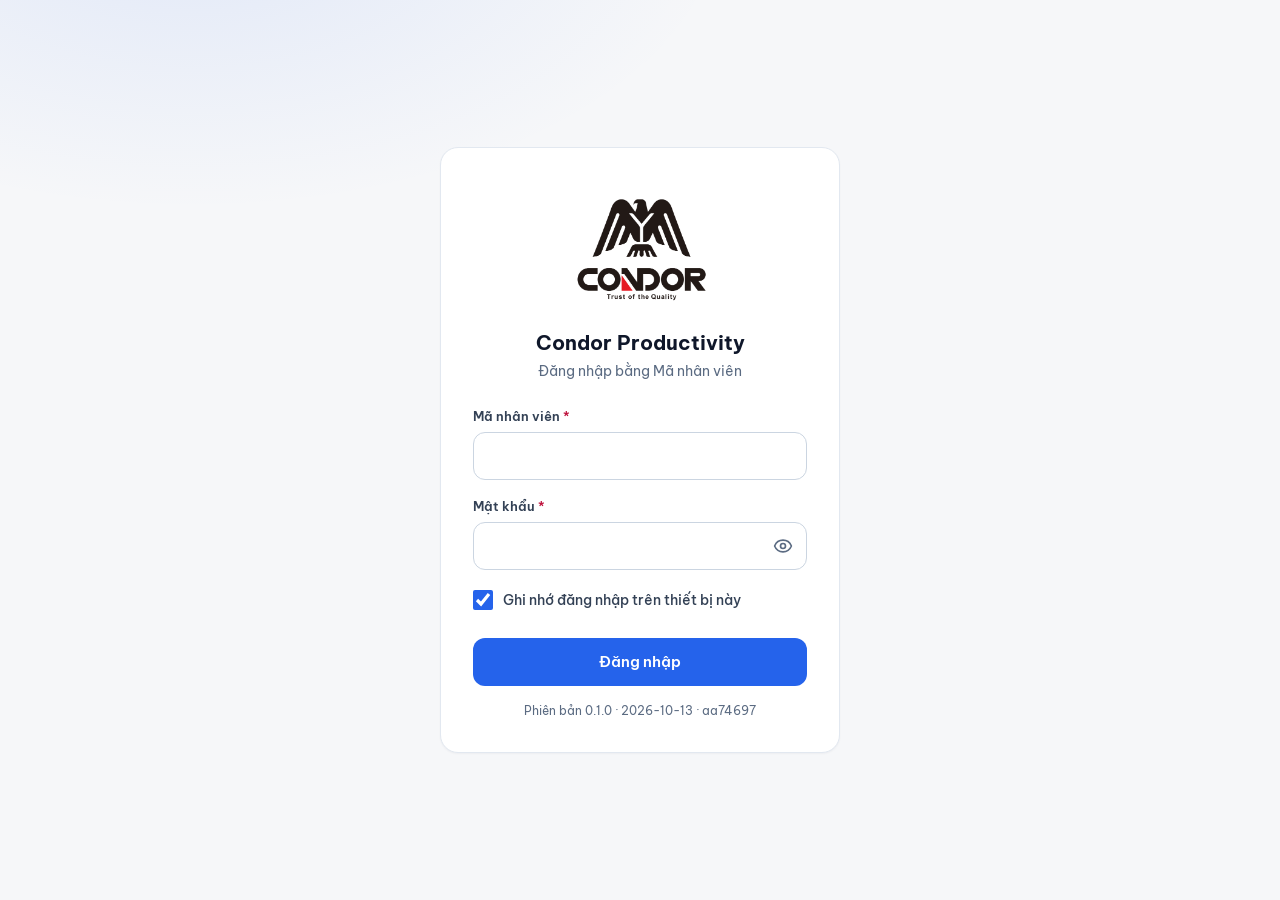
==== v2-test/index.html @ e6937b0d "Cập nhật /v2-test/ (bản aa74697)" ====
<!DOCTYPE html>
<html lang="vi">
<head>
  <meta charset="UTF-8">
  <meta name="viewport" content="width=device-width, initial-scale=1, viewport-fit=cover">
  <meta name="theme-color" content="#FFFFFF">
  <title>Condor Productivity</title>
  <link rel="icon" type="image/png" href="./favicon.png">
  <link rel="preconnect" href="https://fonts.googleapis.com">
  <link rel="preconnect" href="https://fonts.gstatic.com" crossorigin>
  <link href="https://fonts.googleapis.com/css2?family=Be+Vietnam+Pro:wght@400;500;600;700;800&family=Noto+Sans:wght@400;500;600;700&display=swap" rel="stylesheet">
  <script type="module" crossorigin src="./assets/index-B_PYIUOA.js"></script>
  <link rel="modulepreload" crossorigin href="./assets/jsx-runtime-D3jfb0Ew.js">
  <link rel="modulepreload" crossorigin href="./assets/ui-uALDyqVF.js">
  <link rel="stylesheet" crossorigin href="./assets/index-DRUz1JW9.css">
</head>
<body>
  <div id="root"></div>
</body>
</html>
---- v2-test/assets/index-DRUz1JW9.css ----
/*! tailwindcss v4.3.3 | MIT License | https://tailwindcss.com */
@layer properties{@supports (((-webkit-hyphens:none)) and (not (margin-trim:inline))) or ((-moz-orient:inline) and (not (color:rgb(from red r g b)))){*,:before,:after,::backdrop{--tw-translate-x:0;--tw-translate-y:0;--tw-translate-z:0;--tw-divide-y-reverse:0;--tw-border-style:solid;--tw-leading:initial;--tw-font-weight:initial;--tw-tracking:initial;--tw-ordinal:initial;--tw-slashed-zero:initial;--tw-numeric-figure:initial;--tw-numeric-spacing:initial;--tw-numeric-fraction:initial;--tw-shadow:0 0 #0000;--tw-shadow-color:initial;--tw-shadow-alpha:100%;--tw-inset-shadow:0 0 #0000;--tw-inset-shadow-color:initial;--tw-inset-shadow-alpha:100%;--tw-ring-color:initial;--tw-ring-shadow:0 0 #0000;--tw-inset-ring-color:initial;--tw-inset-ring-shadow:0 0 #0000;--tw-ring-inset:initial;--tw-ring-offset-width:0px;--tw-ring-offset-color:#fff;--tw-ring-offset-shadow:0 0 #0000;--tw-outline-style:solid;--tw-backdrop-blur:initial;--tw-backdrop-brightness:initial;--tw-backdrop-contrast:initial;--tw-backdrop-grayscale:initial;--tw-backdrop-hue-rotate:initial;--tw-backdrop-invert:initial;--tw-backdrop-opacity:initial;--tw-backdrop-saturate:initial;--tw-backdrop-sepia:initial;--tw-duration:initial}}}@layer theme{:root,:host{--font-sans:"Be Vietnam Pro", "Noto Sans", ui-sans-serif, system-ui, sans-serif;--font-mono:ui-monospace, SFMono-Regular, Menlo, Monaco, Consolas, "Liberation Mono", "Courier New", monospace;--color-red-700:oklch(50.5% .213 27.518);--color-amber-300:oklch(87.9% .169 91.605);--color-amber-400:oklch(82.8% .189 84.429);--color-amber-500:oklch(76.9% .188 70.08);--color-emerald-400:oklch(76.5% .177 163.223);--color-emerald-600:oklch(59.6% .145 163.225);--color-emerald-700:oklch(50.8% .118 165.612);--color-blue-200:oklch(88.2% .059 254.128);--color-rose-400:oklch(71.2% .194 13.428);--color-slate-50:oklch(98.4% .003 247.858);--color-slate-200:oklch(92.9% .013 255.508);--color-slate-400:oklch(70.4% .04 256.788);--color-slate-900:oklch(20.8% .042 265.755);--color-white:#fff;--spacing:.25rem;--container-xs:20rem;--container-sm:24rem;--container-md:28rem;--container-xl:36rem;--container-3xl:48rem;--text-xs:.75rem;--text-xs--line-height:calc(1 / .75);--text-sm:.875rem;--text-sm--line-height:calc(1.25 / .875);--text-base:1rem;--text-base--line-height:calc(1.5 / 1);--text-lg:1.125rem;--text-lg--line-height:calc(1.75 / 1.125);--text-xl:1.25rem;--text-xl--line-height:calc(1.75 / 1.25);--font-weight-normal:400;--font-weight-medium:500;--font-weight-semibold:600;--font-weight-bold:700;--tracking-tight:-.025em;--tracking-wide:.025em;--leading-tight:1.25;--leading-snug:1.375;--leading-relaxed:1.625;--radius-lg:.5rem;--radius-xl:.75rem;--radius-2xl:1rem;--animate-spin:spin 1s linear infinite;--animate-pulse:pulse 2s cubic-bezier(.4, 0, .6, 1) infinite;--default-transition-duration:.15s;--default-transition-timing-function:cubic-bezier(.4, 0, .2, 1);--default-font-family:var(--font-sans);--default-mono-font-family:var(--font-mono);--color-bg:#f6f7f9;--color-surface:#fff;--color-surface-2:#f1f5f9;--color-line:#e2e8f0;--color-line-strong:#cbd5e1;--color-ink:#0f172a;--color-ink-2:#334155;--color-ink-3:#5b6b82;--color-primary:#2563eb;--color-primary-hover:#1d4ed8;--color-primary-soft:#eff6ff;--color-success:#047857;--color-success-soft:#ecfdf5;--color-success-line:#a7f3d0;--color-warning:#92400e;--color-warning-soft:#fffbeb;--color-warning-line:#fde68a;--color-danger:#be123c;--color-danger-soft:#fff1f2;--color-danger-line:#fecdd3;--color-danger-solid:#dc2626;--animate-sheet:sheet-in .26s cubic-bezier(.2,.8,.2,1);--animate-fade:fade-in .2s cubic-bezier(.2,.8,.2,1)}}@layer base{*,:after,:before,::backdrop{box-sizing:border-box;border:0 solid;margin:0;padding:0}::file-selector-button{box-sizing:border-box;border:0 solid;margin:0;padding:0}html,:host{-webkit-text-size-adjust:100%;tab-size:4;line-height:1.5;font-family:var(--default-font-family,-apple-system, BlinkMacSystemFont, "Segoe UI", Roboto, "Helvetica Neue", "Noto Sans", Arial, sans-serif, "Apple Color Emoji", "Segoe UI Emoji", "Segoe UI Symbol", "Noto Color Emoji");font-feature-settings:var(--default-font-feature-settings,normal);font-variation-settings:var(--default-font-variation-settings,normal);-webkit-tap-highlight-color:transparent}hr{height:0;color:inherit;border-top-width:1px}abbr:where([title]){-webkit-text-decoration:underline dotted;text-decoration:underline dotted}h1,h2,h3,h4,h5,h6{font-size:inherit;font-weight:inherit}a{color:inherit;-webkit-text-decoration:inherit;-webkit-text-decoration:inherit;-webkit-text-decoration:inherit;-webkit-text-decoration:inherit;text-decoration:inherit}b,strong{font-weight:bolder}code,kbd,samp,pre{font-family:var(--default-mono-font-family,ui-monospace, SFMono-Regular, Menlo, Monaco, Consolas, "Liberation Mono", "Courier New", monospace);font-feature-settings:var(--default-mono-font-feature-settings,normal);font-variation-settings:var(--default-mono-font-variation-settings,normal);font-size:1em}small{font-size:80%}sub,sup{vertical-align:baseline;font-size:75%;line-height:0;position:relative}sub{bottom:-.25em}sup{top:-.5em}table{text-indent:0;border-color:inherit;border-collapse:collapse}:-moz-focusring:where(:not(iframe)){outline:auto}progress{vertical-align:baseline}summary{display:list-item}ol,ul,menu{list-style:none}img,svg,video,canvas,audio,iframe,embed,object{vertical-align:middle;display:block}img,video{max-width:100%;height:auto}button,input,select,optgroup,textarea{font:inherit;font-feature-settings:inherit;font-variation-settings:inherit;letter-spacing:inherit;color:inherit;opacity:1;background-color:#0000;border-radius:0}::file-selector-button{font:inherit;font-feature-settings:inherit;font-variation-settings:inherit;letter-spacing:inherit;color:inherit;opacity:1;background-color:#0000;border-radius:0}:where(select:is([multiple],[size])) optgroup{font-weight:bolder}:where(select:is([multiple],[size])) optgroup option{padding-inline-start:20px}::file-selector-button{margin-inline-end:4px}::placeholder{opacity:1}@supports (not ((-webkit-appearance:-apple-pay-button))) or (contain-intrinsic-size:1px){::placeholder{color:currentColor}@supports (color:color-mix(in lab, red, red)){::placeholder{color:color-mix(in oklab, currentcolor 50%, transparent)}}}textarea{resize:vertical}::-webkit-search-decoration{-webkit-appearance:none}::-webkit-date-and-time-value{min-height:1lh;text-align:inherit}::-webkit-datetime-edit{display:inline-flex}::-webkit-datetime-edit-fields-wrapper{padding:0}::-webkit-datetime-edit{padding-block:0}::-webkit-datetime-edit-year-field{padding-block:0}::-webkit-datetime-edit-month-field{padding-block:0}::-webkit-datetime-edit-day-field{padding-block:0}::-webkit-datetime-edit-hour-field{padding-block:0}::-webkit-datetime-edit-minute-field{padding-block:0}::-webkit-datetime-edit-second-field{padding-block:0}::-webkit-datetime-edit-millisecond-field{padding-block:0}::-webkit-datetime-edit-meridiem-field{padding-block:0}::-webkit-calendar-picker-indicator{line-height:1}:-moz-ui-invalid{box-shadow:none}button,input:where([type=button],[type=reset],[type=submit]){appearance:button}::file-selector-button{appearance:button}::-webkit-inner-spin-button{height:auto}::-webkit-outer-spin-button{height:auto}[hidden]:where(:not([hidden=until-found])){display:none!important}html,body,#root{height:100%}body{background:var(--color-bg);color:var(--color-ink-2);font-family:var(--font-sans);-webkit-font-smoothing:antialiased;-webkit-tap-highlight-color:transparent;margin:0;font-size:15px;line-height:1.55}button{cursor:pointer;touch-action:manipulation}button:disabled{cursor:not-allowed}h1,h2,h3{color:var(--color-ink);text-wrap:balance}:focus-visible{outline:2px solid var(--color-primary);outline-offset:2px;border-radius:6px}table{font-variant-numeric:tabular-nums}@media (prefers-reduced-motion:reduce){*,:before,:after{transition-duration:.01ms!important;animation-duration:.01ms!important}}}@layer components;@layer utilities{.\@container{container-type:inline-size}.pointer-events-none{pointer-events:none}.collapse{visibility:collapse}.sr-only{clip-path:inset(50%);white-space:nowrap;border-width:0;width:1px;height:1px;margin:-1px;padding:0;position:absolute;overflow:hidden}.absolute{position:absolute}.fixed{position:fixed}.relative{position:relative}.sticky{position:sticky}.inset-0{inset:0}.top-0{top:0}.top-1\/2{top:50%}.top-2{top:calc(var(--spacing) * 2)}.top-2\.5{top:calc(var(--spacing) * 2.5)}.top-3{top:calc(var(--spacing) * 3)}.right-0{right:0}.right-1{right:var(--spacing)}.right-3{right:calc(var(--spacing) * 3)}.right-4{right:calc(var(--spacing) * 4)}.bottom-0{bottom:0}.bottom-2\.5{bottom:calc(var(--spacing) * 2.5)}.bottom-20{bottom:calc(var(--spacing) * 20)}.bottom-24{bottom:calc(var(--spacing) * 24)}.left-0{left:0}.left-1\/2{left:50%}.left-3{left:calc(var(--spacing) * 3)}.z-20{z-index:20}.z-40{z-index:40}.z-\[60\]{z-index:60}.z-\[80\]{z-index:80}.z-\[200\]{z-index:200}.order-1{order:1}.order-2{order:2}.order-3{order:3}.order-4{order:4}.order-5{order:5}.order-6{order:6}.order-7{order:7}.col-span-2{grid-column:span 2/span 2}.m-0{margin:0}.mx-auto{margin-inline:auto}.my-4{margin-block:calc(var(--spacing) * 4)}.-mt-1{margin-top:calc(var(--spacing) * -1)}.-mt-3{margin-top:calc(var(--spacing) * -3)}.mt-0{margin-top:0}.mt-0\.5{margin-top:calc(var(--spacing) * .5)}.mt-1{margin-top:var(--spacing)}.mt-1\.5{margin-top:calc(var(--spacing) * 1.5)}.mt-2{margin-top:calc(var(--spacing) * 2)}.mt-2\.5{margin-top:calc(var(--spacing) * 2.5)}.mt-3{margin-top:calc(var(--spacing) * 3)}.mt-4{margin-top:calc(var(--spacing) * 4)}.mt-5{margin-top:calc(var(--spacing) * 5)}.mr-2{margin-right:calc(var(--spacing) * 2)}.mb-0{margin-bottom:0}.mb-1{margin-bottom:var(--spacing)}.mb-1\.5{margin-bottom:calc(var(--spacing) * 1.5)}.mb-2{margin-bottom:calc(var(--spacing) * 2)}.mb-3{margin-bottom:calc(var(--spacing) * 3)}.mb-3\.5{margin-bottom:calc(var(--spacing) * 3.5)}.mb-4{margin-bottom:calc(var(--spacing) * 4)}.mb-5{margin-bottom:calc(var(--spacing) * 5)}.mb-6{margin-bottom:calc(var(--spacing) * 6)}.-ml-2{margin-left:calc(var(--spacing) * -2)}.ml-2{margin-left:calc(var(--spacing) * 2)}.block{display:block}.flex{display:flex}.grid{display:grid}.hidden{display:none}.inline-block{display:inline-block}.inline-flex{display:inline-flex}.table{display:table}.size-1\.5{width:calc(var(--spacing) * 1.5);height:calc(var(--spacing) * 1.5)}.size-2\.5{width:calc(var(--spacing) * 2.5);height:calc(var(--spacing) * 2.5)}.size-3\.5{width:calc(var(--spacing) * 3.5);height:calc(var(--spacing) * 3.5)}.size-4{width:calc(var(--spacing) * 4);height:calc(var(--spacing) * 4)}.size-5{width:calc(var(--spacing) * 5);height:calc(var(--spacing) * 5)}.size-7{width:calc(var(--spacing) * 7);height:calc(var(--spacing) * 7)}.size-8{width:calc(var(--spacing) * 8);height:calc(var(--spacing) * 8)}.size-9{width:calc(var(--spacing) * 9);height:calc(var(--spacing) * 9)}.size-10{width:calc(var(--spacing) * 10);height:calc(var(--spacing) * 10)}.size-11{width:calc(var(--spacing) * 11);height:calc(var(--spacing) * 11)}.size-12{width:calc(var(--spacing) * 12);height:calc(var(--spacing) * 12)}.size-\[18px\]{width:18px;height:18px}.size-\[22px\]{width:22px;height:22px}.size-\[150px\]{width:150px;height:150px}.size-full{width:100%;height:100%}.h-1{height:var(--spacing)}.h-1\.5{height:calc(var(--spacing) * 1.5)}.h-\[3px\]{height:3px}.h-\[230px\]{height:230px}.h-\[260px\]{height:260px}.h-full{height:100%}.max-h-\[88dvh\]{max-height:88dvh}.field-input{width:100%;min-height:48px;color:var(--color-ink);background:var(--color-surface);border:1px solid var(--color-line-strong);border-radius:12px;padding:10px 14px;font-size:16px;transition:border-color .12s,box-shadow .12s}.field-input:hover{border-color:#94a3b8}.field-input:focus{border-color:var(--color-primary);outline:none;box-shadow:0 0 0 3px #2563eb2e}.\!min-h-10{min-height:calc(var(--spacing) * 10)!important}.\!min-h-11{min-height:calc(var(--spacing) * 11)!important}.\!min-h-12{min-height:calc(var(--spacing) * 12)!important}.min-h-10{min-height:calc(var(--spacing) * 10)}.min-h-11{min-height:calc(var(--spacing) * 11)}.min-h-12{min-height:calc(var(--spacing) * 12)}.min-h-\[2\.75em\]{min-height:2.75em}.min-h-\[52px\]{min-height:52px}.min-h-\[58px\]{min-height:58px}.min-h-dvh{min-height:100dvh}.\!w-auto{width:auto!important}.w-8{width:calc(var(--spacing) * 8)}.w-10{width:calc(var(--spacing) * 10)}.w-\[3px\]{width:3px}.w-full{width:100%}.max-w-3xl{max-width:var(--container-3xl)}.max-w-\[11rem\]{max-width:11rem}.max-w-\[13rem\]{max-width:13rem}.max-w-\[14rem\]{max-width:14rem}.max-w-\[55\%\]{max-width:55%}.max-w-\[400px\]{max-width:400px}.max-w-\[1400px\]{max-width:1400px}.max-w-\[calc\(100vw-24px\)\]{max-width:calc(100vw - 24px)}.max-w-\[min\(440px\,calc\(100vw-32px\)\)\]{max-width:min(440px,100vw - 32px)}.max-w-full{max-width:100%}.max-w-md{max-width:var(--container-md)}.max-w-sm{max-width:var(--container-sm)}.max-w-xl{max-width:var(--container-xl)}.max-w-xs{max-width:var(--container-xs)}.min-w-0{min-width:0}.min-w-\[12rem\]{min-width:12rem}.min-w-\[14rem\]{min-width:14rem}.min-w-\[110px\]{min-width:110px}.min-w-\[180px\]{min-width:180px}.min-w-\[200px\]{min-width:200px}.min-w-\[220px\]{min-width:220px}.flex-1{flex:1}.shrink-0{flex-shrink:0}.grow{flex-grow:1}.basis-56{flex-basis:calc(var(--spacing) * 56)}.basis-full{flex-basis:100%}.border-collapse{border-collapse:collapse}.-translate-x-1\/2{--tw-translate-x:calc(calc(1 / 2 * 100%) * -1);translate:var(--tw-translate-x) var(--tw-translate-y)}.-translate-y-1\/2{--tw-translate-y:calc(calc(1 / 2 * 100%) * -1);translate:var(--tw-translate-x) var(--tw-translate-y)}.-translate-y-\[160\%\]{--tw-translate-y:calc(160% * -1);translate:var(--tw-translate-x) var(--tw-translate-y)}.-translate-y-full{--tw-translate-y:-100%;translate:var(--tw-translate-x) var(--tw-translate-y)}.translate-y-0{--tw-translate-y:0px;translate:var(--tw-translate-x) var(--tw-translate-y)}.translate-y-2{--tw-translate-y:calc(var(--spacing) * 2);translate:var(--tw-translate-x) var(--tw-translate-y)}.translate-y-full{--tw-translate-y:100%;translate:var(--tw-translate-x) var(--tw-translate-y)}.rotate-180{rotate:180deg}.animate-fade{animation:var(--animate-fade)}.animate-pulse{animation:var(--animate-pulse)}.animate-sheet{animation:var(--animate-sheet)}.animate-spin{animation:var(--animate-spin)}.cursor-pointer{cursor:pointer}.\[scrollbar-width\:thin\]{scrollbar-width:thin}.list-none{list-style-type:none}.grid-cols-1{grid-template-columns:repeat(1,minmax(0,1fr))}.grid-cols-2{grid-template-columns:repeat(2,minmax(0,1fr))}.grid-cols-3{grid-template-columns:repeat(3,minmax(0,1fr))}.grid-cols-\[minmax\(0\,1fr\)_minmax\(0\,1fr\)\]{grid-template-columns:minmax(0,1fr) minmax(0,1fr)}.flex-col{flex-direction:column}.flex-wrap{flex-wrap:wrap}.items-baseline{align-items:baseline}.items-center{align-items:center}.items-end{align-items:flex-end}.items-start{align-items:flex-start}.justify-between{justify-content:space-between}.justify-center{justify-content:center}.justify-end{justify-content:flex-end}.gap-0\.5{gap:calc(var(--spacing) * .5)}.gap-1{gap:var(--spacing)}.gap-1\.5{gap:calc(var(--spacing) * 1.5)}.gap-2{gap:calc(var(--spacing) * 2)}.gap-2\.5{gap:calc(var(--spacing) * 2.5)}.gap-3{gap:calc(var(--spacing) * 3)}.gap-4{gap:calc(var(--spacing) * 4)}.gap-6{gap:calc(var(--spacing) * 6)}.gap-x-3{column-gap:calc(var(--spacing) * 3)}.gap-x-4{column-gap:calc(var(--spacing) * 4)}.gap-y-1{row-gap:var(--spacing)}.gap-y-1\.5{row-gap:calc(var(--spacing) * 1.5)}.gap-y-2{row-gap:calc(var(--spacing) * 2)}:where(.divide-y>:not(:last-child)){--tw-divide-y-reverse:0;border-bottom-style:var(--tw-border-style);border-top-style:var(--tw-border-style);border-top-width:calc(1px * var(--tw-divide-y-reverse));border-bottom-width:calc(1px * calc(1 - var(--tw-divide-y-reverse)))}:where(.divide-line>:not(:last-child)){border-color:var(--color-line)}.truncate{text-overflow:ellipsis;white-space:nowrap;overflow:hidden}.overflow-hidden{overflow:hidden}.overflow-x-auto{overflow-x:auto}.overflow-y-auto{overflow-y:auto}.rounded{border-radius:.25rem}.rounded-2xl{border-radius:var(--radius-2xl)}.rounded-\[10px\]{border-radius:10px}.rounded-\[14px\]{border-radius:14px}.rounded-\[18px\]{border-radius:18px}.rounded-full{border-radius:2147483647px}.rounded-lg{border-radius:var(--radius-lg)}.rounded-xl{border-radius:var(--radius-xl)}.rounded-t-\[18px\]{border-top-left-radius:18px;border-top-right-radius:18px}.rounded-b-full{border-bottom-right-radius:2147483647px;border-bottom-left-radius:2147483647px}.border{border-style:var(--tw-border-style);border-width:1px}.border-2{border-style:var(--tw-border-style);border-width:2px}.border-\[3px\]{border-style:var(--tw-border-style);border-width:3px}.border-t{border-top-style:var(--tw-border-style);border-top-width:1px}.border-r{border-right-style:var(--tw-border-style);border-right-width:1px}.border-b{border-bottom-style:var(--tw-border-style);border-bottom-width:1px}.border-l-4{border-left-style:var(--tw-border-style);border-left-width:4px}.border-blue-200{border-color:var(--color-blue-200)}.border-current{border-color:currentColor}.border-danger-line{border-color:var(--color-danger-line)}.border-emerald-400{border-color:var(--color-emerald-400)}.border-line{border-color:var(--color-line)}.border-line-strong{border-color:var(--color-line-strong)}.border-primary{border-color:var(--color-primary)}.border-rose-400{border-color:var(--color-rose-400)}.border-success-line{border-color:var(--color-success-line)}.border-warning-line{border-color:var(--color-warning-line)}.border-r-transparent{border-right-color:#0000}.bg-\[\#1F1215\]{background-color:#1f1215}.bg-amber-300{background-color:var(--color-amber-300)}.bg-amber-400{background-color:var(--color-amber-400)}.bg-amber-500{background-color:var(--color-amber-500)}.bg-bg{background-color:var(--color-bg)}.bg-current{background-color:currentColor}.bg-danger-soft{background-color:var(--color-danger-soft)}.bg-danger-soft\/40{background-color:#fff1f266}@supports (color:color-mix(in lab, red, red)){.bg-danger-soft\/40{background-color:color-mix(in oklab, var(--color-danger-soft) 40%, transparent)}}.bg-danger-solid{background-color:var(--color-danger-solid)}.bg-emerald-600{background-color:var(--color-emerald-600)}.bg-line-strong{background-color:var(--color-line-strong)}.bg-primary{background-color:var(--color-primary)}.bg-primary-soft{background-color:var(--color-primary-soft)}.bg-slate-900{background-color:var(--color-slate-900)}.bg-slate-900\/55{background-color:#0f172b8c}@supports (color:color-mix(in lab, red, red)){.bg-slate-900\/55{background-color:color-mix(in oklab, var(--color-slate-900) 55%, transparent)}}.bg-success-soft{background-color:var(--color-success-soft)}.bg-surface{background-color:var(--color-surface)}.bg-surface-2{background-color:var(--color-surface-2)}.bg-warning-soft{background-color:var(--color-warning-soft)}.bg-white{background-color:var(--color-white)}.p-0{padding:0}.p-3{padding:calc(var(--spacing) * 3)}.p-4{padding:calc(var(--spacing) * 4)}.p-5{padding:calc(var(--spacing) * 5)}.p-7{padding:calc(var(--spacing) * 7)}.px-1{padding-inline:var(--spacing)}.px-1\.5{padding-inline:calc(var(--spacing) * 1.5)}.px-2{padding-inline:calc(var(--spacing) * 2)}.px-2\.5{padding-inline:calc(var(--spacing) * 2.5)}.px-3{padding-inline:calc(var(--spacing) * 3)}.px-3\.5{padding-inline:calc(var(--spacing) * 3.5)}.px-4{padding-inline:calc(var(--spacing) * 4)}.px-5{padding-inline:calc(var(--spacing) * 5)}.px-\[13px\]{padding-inline:13px}.\!py-1{padding-block:var(--spacing)!important}.\!py-2{padding-block:calc(var(--spacing) * 2)!important}.py-0\.5{padding-block:calc(var(--spacing) * .5)}.py-1{padding-block:var(--spacing)}.py-1\.5{padding-block:calc(var(--spacing) * 1.5)}.py-2{padding-block:calc(var(--spacing) * 2)}.py-2\.5{padding-block:calc(var(--spacing) * 2.5)}.py-3{padding-block:calc(var(--spacing) * 3)}.py-3\.5{padding-block:calc(var(--spacing) * 3.5)}.py-4{padding-block:calc(var(--spacing) * 4)}.py-6{padding-block:calc(var(--spacing) * 6)}.py-10{padding-block:calc(var(--spacing) * 10)}.py-16{padding-block:calc(var(--spacing) * 16)}.py-\[3px\]{padding-block:3px}.pt-0\.5{padding-top:calc(var(--spacing) * .5)}.pt-2{padding-top:calc(var(--spacing) * 2)}.pt-2\.5{padding-top:calc(var(--spacing) * 2.5)}.pt-4{padding-top:calc(var(--spacing) * 4)}.pt-6{padding-top:calc(var(--spacing) * 6)}.pt-\[max\(8px\,env\(safe-area-inset-top\)\)\]{padding-top:max(8px, env(safe-area-inset-top))}.pr-1{padding-right:var(--spacing)}.pr-2{padding-right:calc(var(--spacing) * 2)}.pr-8{padding-right:calc(var(--spacing) * 8)}.pr-12{padding-right:calc(var(--spacing) * 12)}.pb-2{padding-bottom:calc(var(--spacing) * 2)}.pb-3\.5{padding-bottom:calc(var(--spacing) * 3.5)}.pb-28{padding-bottom:calc(var(--spacing) * 28)}.pb-\[env\(safe-area-inset-bottom\)\]{padding-bottom:env(safe-area-inset-bottom)}.pb-\[max\(20px\,env\(safe-area-inset-bottom\)\)\]{padding-bottom:max(20px, env(safe-area-inset-bottom))}.pl-3{padding-left:calc(var(--spacing) * 3)}.pl-4{padding-left:calc(var(--spacing) * 4)}.pl-5{padding-left:calc(var(--spacing) * 5)}.pl-9{padding-left:calc(var(--spacing) * 9)}.text-center{text-align:center}.text-left{text-align:left}.text-right{text-align:right}.align-middle{vertical-align:middle}.text-base{font-size:var(--text-base);line-height:var(--tw-leading,var(--text-base--line-height))}.text-lg{font-size:var(--text-lg);line-height:var(--tw-leading,var(--text-lg--line-height))}.text-sm{font-size:var(--text-sm);line-height:var(--tw-leading,var(--text-sm--line-height))}.text-xl{font-size:var(--text-xl);line-height:var(--tw-leading,var(--text-xl--line-height))}.text-xs{font-size:var(--text-xs);line-height:var(--tw-leading,var(--text-xs--line-height))}.text-\[10\.5px\]{font-size:10.5px}.text-\[11\.5px\]{font-size:11.5px}.text-\[11px\]{font-size:11px}.text-\[12\.5px\]{font-size:12.5px}.text-\[12px\]{font-size:12px}.text-\[13\.5px\]{font-size:13.5px}.text-\[13px\]{font-size:13px}.text-\[14\.5px\]{font-size:14.5px}.text-\[14px\]{font-size:14px}.text-\[15px\]{font-size:15px}.text-\[17px\]{font-size:17px}.text-\[18px\]{font-size:18px}.text-\[24px\]{font-size:24px}.text-\[26px\]{font-size:26px}.text-\[28px\]{font-size:28px}.leading-relaxed{--tw-leading:var(--leading-relaxed);line-height:var(--leading-relaxed)}.leading-snug{--tw-leading:var(--leading-snug);line-height:var(--leading-snug)}.leading-tight{--tw-leading:var(--leading-tight);line-height:var(--leading-tight)}.font-bold{--tw-font-weight:var(--font-weight-bold);font-weight:var(--font-weight-bold)}.font-medium{--tw-font-weight:var(--font-weight-medium);font-weight:var(--font-weight-medium)}.font-normal{--tw-font-weight:var(--font-weight-normal);font-weight:var(--font-weight-normal)}.font-semibold{--tw-font-weight:var(--font-weight-semibold);font-weight:var(--font-weight-semibold)}.tracking-\[0\.02em\]{--tw-tracking:.02em;letter-spacing:.02em}.tracking-tight{--tw-tracking:var(--tracking-tight);letter-spacing:var(--tracking-tight)}.tracking-wide{--tw-tracking:var(--tracking-wide);letter-spacing:var(--tracking-wide)}.\[overflow-wrap\:anywhere\]{overflow-wrap:anywhere}.\!whitespace-normal{white-space:normal!important}.whitespace-nowrap{white-space:nowrap}.text-danger{color:var(--color-danger)}.text-ink{color:var(--color-ink)}.text-ink-2{color:var(--color-ink-2)}.text-ink-3{color:var(--color-ink-3)}.text-primary{color:var(--color-primary)}.text-primary-hover{color:var(--color-primary-hover)}.text-slate-200{color:var(--color-slate-200)}.text-slate-900{color:var(--color-slate-900)}.text-success{color:var(--color-success)}.text-warning{color:var(--color-warning)}.text-white{color:var(--color-white)}.uppercase{text-transform:uppercase}.tabular-nums{--tw-numeric-spacing:tabular-nums;font-variant-numeric:var(--tw-ordinal,) var(--tw-slashed-zero,) var(--tw-numeric-figure,) var(--tw-numeric-spacing,) var(--tw-numeric-fraction,)}.accent-primary{accent-color:var(--color-primary)}.opacity-0{opacity:0}.opacity-80{opacity:.8}.opacity-100{opacity:1}.shadow-\[-6px_0_6px_-6px_rgba\(15\,23\,42\,0\.18\)\]{--tw-shadow:-6px 0 6px -6px var(--tw-shadow-color,#0f172a2e);box-shadow:var(--tw-inset-shadow), var(--tw-inset-ring-shadow), var(--tw-ring-offset-shadow), var(--tw-ring-shadow), var(--tw-shadow)}.shadow-\[0_-4px_16px_rgb\(15_23_42\/0\.06\)\]{--tw-shadow:0 -4px 16px var(--tw-shadow-color,#0f172a0f);box-shadow:var(--tw-inset-shadow), var(--tw-inset-ring-shadow), var(--tw-ring-offset-shadow), var(--tw-ring-shadow), var(--tw-shadow)}.shadow-card{--tw-shadow:0 1px 2px var(--tw-shadow-color,#0f172a0a);box-shadow:var(--tw-inset-shadow), var(--tw-inset-ring-shadow), var(--tw-ring-offset-shadow), var(--tw-ring-shadow), var(--tw-shadow)}.shadow-pop{--tw-shadow:0 24px 48px var(--tw-shadow-color,#0f172a38);box-shadow:var(--tw-inset-shadow), var(--tw-inset-ring-shadow), var(--tw-ring-offset-shadow), var(--tw-ring-shadow), var(--tw-shadow)}.outline{outline-style:var(--tw-outline-style);outline-width:1px}.backdrop-blur-\[3px\]{--tw-backdrop-blur:blur(3px);-webkit-backdrop-filter:var(--tw-backdrop-blur,) var(--tw-backdrop-brightness,) var(--tw-backdrop-contrast,) var(--tw-backdrop-grayscale,) var(--tw-backdrop-hue-rotate,) var(--tw-backdrop-invert,) var(--tw-backdrop-opacity,) var(--tw-backdrop-saturate,) var(--tw-backdrop-sepia,);backdrop-filter:var(--tw-backdrop-blur,) var(--tw-backdrop-brightness,) var(--tw-backdrop-contrast,) var(--tw-backdrop-grayscale,) var(--tw-backdrop-hue-rotate,) var(--tw-backdrop-invert,) var(--tw-backdrop-opacity,) var(--tw-backdrop-saturate,) var(--tw-backdrop-sepia,)}.transition-\[background-color\,border-color\,transform\]{transition-property:background-color,border-color,transform;transition-timing-function:var(--tw-ease,var(--default-transition-timing-function));transition-duration:var(--tw-duration,var(--default-transition-duration))}.transition-\[border-color\,box-shadow\]{transition-property:border-color,box-shadow;transition-timing-function:var(--tw-ease,var(--default-transition-timing-function));transition-duration:var(--tw-duration,var(--default-transition-duration))}.transition-\[opacity\,transform\]{transition-property:opacity,transform;transition-timing-function:var(--tw-ease,var(--default-transition-timing-function));transition-duration:var(--tw-duration,var(--default-transition-duration))}.transition-colors{transition-property:color,background-color,border-color,outline-color,text-decoration-color,fill,stroke,--tw-gradient-from,--tw-gradient-via,--tw-gradient-to;transition-timing-function:var(--tw-ease,var(--default-transition-timing-function));transition-duration:var(--tw-duration,var(--default-transition-duration))}.transition-transform{transition-property:transform,translate,scale,rotate;transition-timing-function:var(--tw-ease,var(--default-transition-timing-function));transition-duration:var(--tw-duration,var(--default-transition-duration))}.duration-100{--tw-duration:.1s;transition-duration:.1s}.duration-200{--tw-duration:.2s;transition-duration:.2s}.outline-none{--tw-outline-style:none;outline-style:none}.file\:mr-3::file-selector-button{margin-right:calc(var(--spacing) * 3)}.file\:min-h-10::file-selector-button{min-height:calc(var(--spacing) * 10)}.file\:cursor-pointer::file-selector-button{cursor:pointer}.file\:rounded-lg::file-selector-button{border-radius:var(--radius-lg)}.file\:border::file-selector-button{border-style:var(--tw-border-style);border-width:1px}.file\:border-solid::file-selector-button{--tw-border-style:solid;border-style:solid}.file\:border-line-strong::file-selector-button{border-color:var(--color-line-strong)}.file\:bg-surface::file-selector-button{background-color:var(--color-surface)}.file\:px-3\.5::file-selector-button{padding-inline:calc(var(--spacing) * 3.5)}.file\:font-semibold::file-selector-button{--tw-font-weight:var(--font-weight-semibold);font-weight:var(--font-weight-semibold)}.file\:text-ink-2::file-selector-button{color:var(--color-ink-2)}.focus-within\:translate-y-0:focus-within{--tw-translate-y:0px;translate:var(--tw-translate-x) var(--tw-translate-y)}@media (hover:hover){.hover\:border-amber-400:hover{border-color:var(--color-amber-400)}.hover\:border-blue-200:hover{border-color:var(--color-blue-200)}.hover\:border-primary:hover{border-color:var(--color-primary)}.hover\:border-slate-400:hover{border-color:var(--color-slate-400)}.hover\:bg-emerald-700:hover{background-color:var(--color-emerald-700)}.hover\:bg-line:hover{background-color:var(--color-line)}.hover\:bg-primary-hover:hover{background-color:var(--color-primary-hover)}.hover\:bg-primary-soft:hover{background-color:var(--color-primary-soft)}.hover\:bg-red-700:hover{background-color:var(--color-red-700)}.hover\:bg-slate-50:hover{background-color:var(--color-slate-50)}.hover\:bg-surface-2:hover{background-color:var(--color-surface-2)}.hover\:text-ink:hover{color:var(--color-ink)}.hover\:text-primary-hover:hover{color:var(--color-primary-hover)}.hover\:shadow-md:hover{--tw-shadow:0 4px 6px -1px var(--tw-shadow-color,#0000001a), 0 2px 4px -2px var(--tw-shadow-color,#0000001a);box-shadow:var(--tw-inset-shadow), var(--tw-inset-ring-shadow), var(--tw-ring-offset-shadow), var(--tw-ring-shadow), var(--tw-shadow)}}.focus\:translate-y-0:focus{--tw-translate-y:0px;translate:var(--tw-translate-x) var(--tw-translate-y)}.active\:bg-line:active{background-color:var(--color-line)}.active\:enabled\:scale-\[\.985\]:active:enabled{scale:.985}.disabled\:bg-slate-400:disabled{background-color:var(--color-slate-400)}.disabled\:opacity-60:disabled{opacity:.6}@media not all and (width>=820px){.max-md\:px-5{padding-inline:calc(var(--spacing) * 5)}}@media (width>=820px){.md\:sticky{position:sticky}.md\:top-0{top:0}.md\:right-6{right:calc(var(--spacing) * 6)}.md\:bottom-6{bottom:calc(var(--spacing) * 6)}.md\:col-auto{grid-column:auto}.md\:mb-5{margin-bottom:calc(var(--spacing) * 5)}.md\:block{display:block}.md\:flex{display:flex}.md\:hidden{display:none}.md\:size-9{width:calc(var(--spacing) * 9);height:calc(var(--spacing) * 9)}.md\:h-dvh{height:100dvh}.md\:min-h-0{min-height:0}.md\:\!w-auto{width:auto!important}.md\:w-\[248px\]{width:248px}.md\:w-auto{width:auto}.md\:max-w-\[11rem\]{max-width:11rem}.md\:max-w-\[14rem\]{max-width:14rem}.md\:max-w-\[16rem\]{max-width:16rem}.md\:max-w-sm{max-width:var(--container-sm)}.md\:min-w-\[180px\]{min-width:180px}.md\:flex-1{flex:1}.md\:flex-none{flex:none}.md\:shrink-0{flex-shrink:0}.md\:grid-cols-2{grid-template-columns:repeat(2,minmax(0,1fr))}.md\:grid-cols-4{grid-template-columns:repeat(4,minmax(0,1fr))}.md\:flex-col{flex-direction:column}.md\:flex-row{flex-direction:row}.md\:flex-wrap{flex-wrap:wrap}.md\:items-center{align-items:center}.md\:gap-4{gap:calc(var(--spacing) * 4)}.md\:rounded-2xl{border-radius:var(--radius-2xl)}.md\:p-4{padding:calc(var(--spacing) * 4)}.md\:p-6{padding:calc(var(--spacing) * 6)}.md\:p-8{padding:calc(var(--spacing) * 8)}.md\:px-3\.5{padding-inline:calc(var(--spacing) * 3.5)}.md\:px-5{padding-inline:calc(var(--spacing) * 5)}.md\:px-8{padding-inline:calc(var(--spacing) * 8)}.md\:py-3{padding-block:calc(var(--spacing) * 3)}.md\:py-4{padding-block:calc(var(--spacing) * 4)}.md\:py-4\.5{padding-block:calc(var(--spacing) * 4.5)}.md\:pt-0{padding-top:0}.md\:pt-8{padding-top:calc(var(--spacing) * 8)}.md\:pb-6{padding-bottom:calc(var(--spacing) * 6)}.md\:pb-12{padding-bottom:calc(var(--spacing) * 12)}.md\:text-\[12\.5px\]{font-size:12.5px}.md\:text-\[20px\]{font-size:20px}.md\:text-\[28px\]{font-size:28px}.md\:text-\[30px\]{font-size:30px}}@media (width>=40rem){.sm\:col-span-1{grid-column:span 1/span 1}.sm\:mt-\[1\.4rem\]{margin-top:1.4rem}.sm\:flex-none{flex:none}.sm\:basis-auto{flex-basis:auto}.sm\:grid-cols-\[9rem_8rem_minmax\(0\,1fr\)_auto\]{grid-template-columns:9rem 8rem minmax(0,1fr) auto}.sm\:grid-cols-\[minmax\(0\,1fr\)_minmax\(0\,1fr\)_auto\]{grid-template-columns:minmax(0,1fr) minmax(0,1fr) auto}}@media (width>=64rem){.lg\:grid-cols-2{grid-template-columns:repeat(2,minmax(0,1fr))}}@container (width>=48rem){.\@3xl\:col-span-full{grid-column:1/-1}.\@3xl\:contents{display:contents}.\@3xl\:grid{display:grid}.\@3xl\:grid-cols-\[minmax\(0\,1fr\)_9rem_9rem_15rem\]{grid-template-columns:minmax(0,1fr) 9rem 9rem 15rem}.\@3xl\:flex-col{flex-direction:column}.\@3xl\:items-start{align-items:flex-start}.\@3xl\:justify-start{justify-content:flex-start}.\@3xl\:gap-x-3{column-gap:calc(var(--spacing) * 3)}.\@3xl\:pt-\[1\.4rem\]{padding-top:1.4rem}}@container (width>=64rem){.\@5xl\:sr-only{clip-path:inset(50%);white-space:nowrap;border-width:0;width:1px;height:1px;margin:-1px;padding:0;position:absolute;overflow:hidden}.\@5xl\:order-last{order:9999}.\@5xl\:order-none{order:0}.\@5xl\:col-span-full{grid-column:1/-1}.\@5xl\:mt-0{margin-top:0}.\@5xl\:mt-1\.5{margin-top:calc(var(--spacing) * 1.5)}.\@5xl\:block{display:block}.\@5xl\:contents{display:contents}.\@5xl\:flex{display:flex}.\@5xl\:grid{display:grid}.\@5xl\:hidden{display:none}.\@5xl\:inline{display:inline}.\@5xl\:inline-flex{display:inline-flex}.\@5xl\:\!min-h-10{min-height:calc(var(--spacing) * 10)!important}.\@5xl\:min-h-9{min-height:calc(var(--spacing) * 9)}.\@5xl\:max-w-none{max-width:none}.\@5xl\:grid-cols-\[minmax\(0\,1\.9fr\)_6rem_6rem_4\.25rem_4\.75rem_5\.5rem_6rem_minmax\(0\,1\.1fr\)\]{grid-template-columns:minmax(0,1.9fr) 6rem 6rem 4.25rem 4.75rem 5.5rem 6rem minmax(0,1.1fr)}.\@5xl\:flex-col{flex-direction:column}.\@5xl\:items-start{align-items:flex-start}.\@5xl\:justify-start{justify-content:flex-start}.\@5xl\:gap-1{gap:var(--spacing)}.\@5xl\:gap-1\.5{gap:calc(var(--spacing) * 1.5)}.\@5xl\:gap-x-2\.5{column-gap:calc(var(--spacing) * 2.5)}.\@5xl\:justify-self-start{justify-self:flex-start}.\@5xl\:\!px-2\.5{padding-inline:calc(var(--spacing) * 2.5)!important}.\@5xl\:\!py-1\.5{padding-block:calc(var(--spacing) * 1.5)!important}.\@5xl\:py-2{padding-block:calc(var(--spacing) * 2)}.\@5xl\:pt-0\.5{padding-top:calc(var(--spacing) * .5)}.\@5xl\:text-right{text-align:right}.\@5xl\:text-\[11\.5px\]{font-size:11.5px}.\@5xl\:leading-10{--tw-leading:calc(var(--spacing) * 10);line-height:calc(var(--spacing) * 10)}}.\[\&_button\]\:min-h-11 button{min-height:calc(var(--spacing) * 11)}.\[\&_svg\]\:size-\[18px\] svg{width:18px;height:18px}.\[\&_svg\]\:shrink-0 svg{flex-shrink:0}.\[\&\:last-child\>td\]\:border-b-0:last-child>td{border-bottom-style:var(--tw-border-style);border-bottom-width:0}.\[\&\>\*\]\:min-w-0>*{min-width:0}.\[\&\>td\]\:border-b-0>td{border-bottom-style:var(--tw-border-style);border-bottom-width:0}}@media (width<=819.98px){.stack-table{background:0 0;border:0;border-radius:0;overflow:visible}.stack-table table,.stack-table tbody{width:100%;display:block}.stack-table thead{clip-path:inset(50%);white-space:nowrap;width:1px;height:1px;position:absolute;overflow:hidden}.stack-table tbody tr{border:1px solid var(--color-line);background:var(--color-surface);border-radius:10px;margin-bottom:10px;padding:8px 12px;display:block}.stack-table tbody tr:last-child{margin-bottom:0}.stack-table tbody td{overflow-wrap:anywhere;display:flow-root;min-width:0!important;box-shadow:none!important;white-space:normal!important;text-align:right!important;background:0 0!important;border:0!important;padding:5px 0!important;position:static!important}.stack-table tbody td:before{content:attr(data-label);float:left;text-align:left;max-width:46%;color:var(--color-ink-3);padding-right:10px;font-size:12px;font-weight:600}.stack-table tbody td[data-label=""],.stack-table tbody td:not([data-label]){text-align:left!important}.stack-table tbody td[data-label=""]:before,.stack-table tbody td:not([data-label]):before{content:none}.stack-table tbody td:first-child{color:var(--color-ink);font-weight:600}.stack-table tbody td>div.flex{flex-wrap:wrap;justify-content:flex-end}}@property --tw-translate-x{syntax:"*";inherits:false;initial-value:0}@property --tw-translate-y{syntax:"*";inherits:false;initial-value:0}@property --tw-translate-z{syntax:"*";inherits:false;initial-value:0}@property --tw-divide-y-reverse{syntax:"*";inherits:false;initial-value:0}@property --tw-border-style{syntax:"*";inherits:false;initial-value:solid}@property --tw-leading{syntax:"*";inherits:false}@property --tw-font-weight{syntax:"*";inherits:false}@property --tw-tracking{syntax:"*";inherits:false}@property --tw-ordinal{syntax:"*";inherits:false}@property --tw-slashed-zero{syntax:"*";inherits:false}@property --tw-numeric-figure{syntax:"*";inherits:false}@property --tw-numeric-spacing{syntax:"*";inherits:false}@property --tw-numeric-fraction{syntax:"*";inherits:false}@property --tw-shadow{syntax:"*";inherits:false;initial-value:0 0 #0000}@property --tw-shadow-color{syntax:"*";inherits:false}@property --tw-shadow-alpha{syntax:"<percentage>";inherits:false;initial-value:100%}@property --tw-inset-shadow{syntax:"*";inherits:false;initial-value:0 0 #0000}@property --tw-inset-shadow-color{syntax:"*";inherits:false}@property --tw-inset-shadow-alpha{syntax:"<percentage>";inherits:false;initial-value:100%}@property --tw-ring-color{syntax:"*";inherits:false}@property --tw-ring-shadow{syntax:"*";inherits:false;initial-value:0 0 #0000}@property --tw-inset-ring-color{syntax:"*";inherits:false}@property --tw-inset-ring-shadow{syntax:"*";inherits:false;initial-value:0 0 #0000}@property --tw-ring-inset{syntax:"*";inherits:false}@property --tw-ring-offset-width{syntax:"<length>";inherits:false;initial-value:0}@property --tw-ring-offset-color{syntax:"*";inherits:false;initial-value:#fff}@property --tw-ring-offset-shadow{syntax:"*";inherits:false;initial-value:0 0 #0000}@property --tw-outline-style{syntax:"*";inherits:false;initial-value:solid}@property --tw-backdrop-blur{syntax:"*";inherits:false}@property --tw-backdrop-brightness{syntax:"*";inherits:false}@property --tw-backdrop-contrast{syntax:"*";inherits:false}@property --tw-backdrop-grayscale{syntax:"*";inherits:false}@property --tw-backdrop-hue-rotate{syntax:"*";inherits:false}@property --tw-backdrop-invert{syntax:"*";inherits:false}@property --tw-backdrop-opacity{syntax:"*";inherits:false}@property --tw-backdrop-saturate{syntax:"*";inherits:false}@property --tw-backdrop-sepia{syntax:"*";inherits:false}@property --tw-duration{syntax:"*";inherits:false}@keyframes spin{to{transform:rotate(360deg)}}@keyframes pulse{50%{opacity:.5}}@keyframes sheet-in{0%{opacity:0;transform:translateY(24px)}to{opacity:1;transform:none}}@keyframes fade-in{0%{opacity:0}to{opacity:1}}
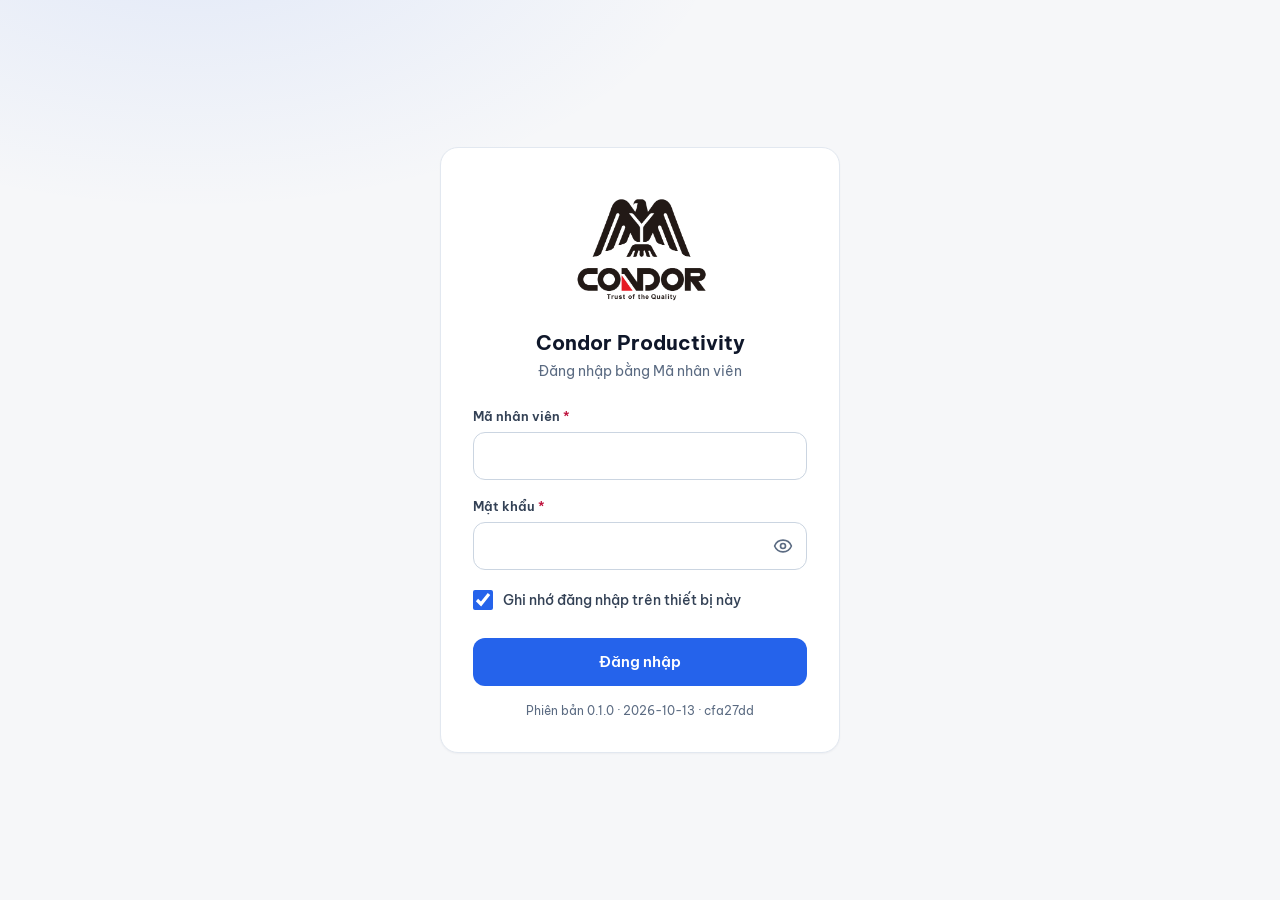
==== commit 42e3e861: "Cập nhật /v2-test/ (bản cfa27dd)" ====
--- a/v2-test/index.html
+++ b/v2-test/index.html
@@ -9,10 +9,10 @@
   <link rel="preconnect" href="https://fonts.googleapis.com">
   <link rel="preconnect" href="https://fonts.gstatic.com" crossorigin>
   <link href="https://fonts.googleapis.com/css2?family=Be+Vietnam+Pro:wght@400;500;600;700;800&family=Noto+Sans:wght@400;500;600;700&display=swap" rel="stylesheet">
-  <script type="module" crossorigin src="./assets/index-B_PYIUOA.js"></script>
+  <script type="module" crossorigin src="./assets/index-ByMtWXNb.js"></script>
   <link rel="modulepreload" crossorigin href="./assets/jsx-runtime-D3jfb0Ew.js">
-  <link rel="modulepreload" crossorigin href="./assets/ui-uALDyqVF.js">
-  <link rel="stylesheet" crossorigin href="./assets/index-DRUz1JW9.css">
+  <link rel="modulepreload" crossorigin href="./assets/ui-OTPa5bno.js">
+  <link rel="stylesheet" crossorigin href="./assets/index-Nc2-KB13.css">
 </head>
 <body>
   <div id="root"></div>
--- a/v2-test/assets/index-Nc2-KB13.css
+++ b/v2-test/assets/index-Nc2-KB13.css
@@ -0,0 +1,2 @@
+/*! tailwindcss v4.3.3 | MIT License | https://tailwindcss.com */
+@layer properties{@supports (((-webkit-hyphens:none)) and (not (margin-trim:inline))) or ((-moz-orient:inline) and (not (color:rgb(from red r g b)))){*,:before,:after,::backdrop{--tw-translate-x:0;--tw-translate-y:0;--tw-translate-z:0;--tw-divide-y-reverse:0;--tw-border-style:solid;--tw-leading:initial;--tw-font-weight:initial;--tw-tracking:initial;--tw-ordinal:initial;--tw-slashed-zero:initial;--tw-numeric-figure:initial;--tw-numeric-spacing:initial;--tw-numeric-fraction:initial;--tw-shadow:0 0 #0000;--tw-shadow-color:initial;--tw-shadow-alpha:100%;--tw-inset-shadow:0 0 #0000;--tw-inset-shadow-color:initial;--tw-inset-shadow-alpha:100%;--tw-ring-color:initial;--tw-ring-shadow:0 0 #0000;--tw-inset-ring-color:initial;--tw-inset-ring-shadow:0 0 #0000;--tw-ring-inset:initial;--tw-ring-offset-width:0px;--tw-ring-offset-color:#fff;--tw-ring-offset-shadow:0 0 #0000;--tw-outline-style:solid;--tw-backdrop-blur:initial;--tw-backdrop-brightness:initial;--tw-backdrop-contrast:initial;--tw-backdrop-grayscale:initial;--tw-backdrop-hue-rotate:initial;--tw-backdrop-invert:initial;--tw-backdrop-opacity:initial;--tw-backdrop-saturate:initial;--tw-backdrop-sepia:initial;--tw-duration:initial;--tw-ease:initial}}}@layer theme{:root,:host{--font-sans:"Be Vietnam Pro", "Noto Sans", ui-sans-serif, system-ui, sans-serif;--font-mono:ui-monospace, SFMono-Regular, Menlo, Monaco, Consolas, "Liberation Mono", "Courier New", monospace;--color-red-700:oklch(50.5% .213 27.518);--color-amber-300:oklch(87.9% .169 91.605);--color-amber-400:oklch(82.8% .189 84.429);--color-amber-500:oklch(76.9% .188 70.08);--color-emerald-50:oklch(97.9% .021 166.113);--color-emerald-400:oklch(76.5% .177 163.223);--color-emerald-600:oklch(59.6% .145 163.225);--color-emerald-700:oklch(50.8% .118 165.612);--color-blue-50:oklch(97% .014 254.604);--color-blue-200:oklch(88.2% .059 254.128);--color-blue-700:oklch(48.8% .243 264.376);--color-violet-50:oklch(96.9% .016 293.756);--color-violet-700:oklch(49.1% .27 292.581);--color-rose-400:oklch(71.2% .194 13.428);--color-rose-600:oklch(58.6% .253 17.585);--color-slate-50:oklch(98.4% .003 247.858);--color-slate-200:oklch(92.9% .013 255.508);--color-slate-300:oklch(86.9% .022 252.894);--color-slate-400:oklch(70.4% .04 256.788);--color-slate-900:oklch(20.8% .042 265.755);--color-white:#fff;--spacing:.25rem;--container-xs:20rem;--container-sm:24rem;--container-md:28rem;--container-xl:36rem;--container-3xl:48rem;--text-xs:.75rem;--text-xs--line-height:calc(1 / .75);--text-sm:.875rem;--text-sm--line-height:calc(1.25 / .875);--text-base:1rem;--text-base--line-height:calc(1.5 / 1);--text-lg:1.125rem;--text-lg--line-height:calc(1.75 / 1.125);--text-xl:1.25rem;--text-xl--line-height:calc(1.75 / 1.25);--font-weight-normal:400;--font-weight-medium:500;--font-weight-semibold:600;--font-weight-bold:700;--tracking-tight:-.025em;--tracking-wide:.025em;--leading-tight:1.25;--leading-snug:1.375;--leading-relaxed:1.625;--radius-lg:.5rem;--radius-xl:.75rem;--radius-2xl:1rem;--ease-out:cubic-bezier(0, 0, .2, 1);--animate-spin:spin 1s linear infinite;--animate-pulse:pulse 2s cubic-bezier(.4, 0, .6, 1) infinite;--default-transition-duration:.15s;--default-transition-timing-function:cubic-bezier(.4, 0, .2, 1);--default-font-family:var(--font-sans);--default-mono-font-family:var(--font-mono);--color-bg:#f6f7f9;--color-surface:#fff;--color-surface-2:#f1f5f9;--color-line:#e2e8f0;--color-line-strong:#cbd5e1;--color-ink:#0f172a;--color-ink-2:#334155;--color-ink-3:#5b6b82;--color-primary:#2563eb;--color-primary-hover:#1d4ed8;--color-primary-soft:#eff6ff;--color-success:#047857;--color-success-soft:#ecfdf5;--color-success-line:#a7f3d0;--color-warning:#92400e;--color-warning-soft:#fffbeb;--color-warning-line:#fde68a;--color-danger:#be123c;--color-danger-soft:#fff1f2;--color-danger-line:#fecdd3;--color-danger-solid:#dc2626;--animate-sheet:sheet-in .26s cubic-bezier(.2,.8,.2,1);--animate-fade:fade-in .2s cubic-bezier(.2,.8,.2,1)}}@layer base{*,:after,:before,::backdrop{box-sizing:border-box;border:0 solid;margin:0;padding:0}::file-selector-button{box-sizing:border-box;border:0 solid;margin:0;padding:0}html,:host{-webkit-text-size-adjust:100%;tab-size:4;line-height:1.5;font-family:var(--default-font-family,-apple-system, BlinkMacSystemFont, "Segoe UI", Roboto, "Helvetica Neue", "Noto Sans", Arial, sans-serif, "Apple Color Emoji", "Segoe UI Emoji", "Segoe UI Symbol", "Noto Color Emoji");font-feature-settings:var(--default-font-feature-settings,normal);font-variation-settings:var(--default-font-variation-settings,normal);-webkit-tap-highlight-color:transparent}hr{height:0;color:inherit;border-top-width:1px}abbr:where([title]){-webkit-text-decoration:underline dotted;text-decoration:underline dotted}h1,h2,h3,h4,h5,h6{font-size:inherit;font-weight:inherit}a{color:inherit;-webkit-text-decoration:inherit;-webkit-text-decoration:inherit;-webkit-text-decoration:inherit;-webkit-text-decoration:inherit;text-decoration:inherit}b,strong{font-weight:bolder}code,kbd,samp,pre{font-family:var(--default-mono-font-family,ui-monospace, SFMono-Regular, Menlo, Monaco, Consolas, "Liberation Mono", "Courier New", monospace);font-feature-settings:var(--default-mono-font-feature-settings,normal);font-variation-settings:var(--default-mono-font-variation-settings,normal);font-size:1em}small{font-size:80%}sub,sup{vertical-align:baseline;font-size:75%;line-height:0;position:relative}sub{bottom:-.25em}sup{top:-.5em}table{text-indent:0;border-color:inherit;border-collapse:collapse}:-moz-focusring:where(:not(iframe)){outline:auto}progress{vertical-align:baseline}summary{display:list-item}ol,ul,menu{list-style:none}img,svg,video,canvas,audio,iframe,embed,object{vertical-align:middle;display:block}img,video{max-width:100%;height:auto}button,input,select,optgroup,textarea{font:inherit;font-feature-settings:inherit;font-variation-settings:inherit;letter-spacing:inherit;color:inherit;opacity:1;background-color:#0000;border-radius:0}::file-selector-button{font:inherit;font-feature-settings:inherit;font-variation-settings:inherit;letter-spacing:inherit;color:inherit;opacity:1;background-color:#0000;border-radius:0}:where(select:is([multiple],[size])) optgroup{font-weight:bolder}:where(select:is([multiple],[size])) optgroup option{padding-inline-start:20px}::file-selector-button{margin-inline-end:4px}::placeholder{opacity:1}@supports (not ((-webkit-appearance:-apple-pay-button))) or (contain-intrinsic-size:1px){::placeholder{color:currentColor}@supports (color:color-mix(in lab, red, red)){::placeholder{color:color-mix(in oklab, currentcolor 50%, transparent)}}}textarea{resize:vertical}::-webkit-search-decoration{-webkit-appearance:none}::-webkit-date-and-time-value{min-height:1lh;text-align:inherit}::-webkit-datetime-edit{display:inline-flex}::-webkit-datetime-edit-fields-wrapper{padding:0}::-webkit-datetime-edit{padding-block:0}::-webkit-datetime-edit-year-field{padding-block:0}::-webkit-datetime-edit-month-field{padding-block:0}::-webkit-datetime-edit-day-field{padding-block:0}::-webkit-datetime-edit-hour-field{padding-block:0}::-webkit-datetime-edit-minute-field{padding-block:0}::-webkit-datetime-edit-second-field{padding-block:0}::-webkit-datetime-edit-millisecond-field{padding-block:0}::-webkit-datetime-edit-meridiem-field{padding-block:0}::-webkit-calendar-picker-indicator{line-height:1}:-moz-ui-invalid{box-shadow:none}button,input:where([type=button],[type=reset],[type=submit]){appearance:button}::file-selector-button{appearance:button}::-webkit-inner-spin-button{height:auto}::-webkit-outer-spin-button{height:auto}[hidden]:where(:not([hidden=until-found])){display:none!important}html,body,#root{height:100%}body{background:var(--color-bg);color:var(--color-ink-2);font-family:var(--font-sans);-webkit-font-smoothing:antialiased;-webkit-tap-highlight-color:transparent;margin:0;font-size:15px;line-height:1.55}button{cursor:pointer;touch-action:manipulation}button:disabled{cursor:not-allowed}h1,h2,h3{color:var(--color-ink);text-wrap:balance}:focus-visible{outline:2px solid var(--color-primary);outline-offset:2px;border-radius:6px}table{font-variant-numeric:tabular-nums}@media (prefers-reduced-motion:reduce){*,:before,:after{transition-duration:.01ms!important;animation-duration:.01ms!important}}}@layer components;@layer utilities{.\@container{container-type:inline-size}.pointer-events-none{pointer-events:none}.collapse{visibility:collapse}.visible{visibility:visible}.sr-only{clip-path:inset(50%);white-space:nowrap;border-width:0;width:1px;height:1px;margin:-1px;padding:0;position:absolute;overflow:hidden}.absolute{position:absolute}.fixed{position:fixed}.relative{position:relative}.sticky{position:sticky}.inset-0{inset:0}.inset-y-0{inset-block:0}.inset-y-1{inset-block:var(--spacing)}.-top-1{top:calc(var(--spacing) * -1)}.top-0{top:0}.top-1\/2{top:50%}.top-2{top:calc(var(--spacing) * 2)}.top-2\.5{top:calc(var(--spacing) * 2.5)}.top-3{top:calc(var(--spacing) * 3)}.right-0{right:0}.right-1{right:var(--spacing)}.right-3{right:calc(var(--spacing) * 3)}.right-4{right:calc(var(--spacing) * 4)}.right-\[calc\(3\.6rem\+0\.5rem\)\]{right:4.1rem}.-bottom-1{bottom:calc(var(--spacing) * -1)}.bottom-0{bottom:0}.bottom-2\.5{bottom:calc(var(--spacing) * 2.5)}.bottom-20{bottom:calc(var(--spacing) * 20)}.bottom-24{bottom:calc(var(--spacing) * 24)}.left-0{left:0}.left-1\/2{left:50%}.left-3{left:calc(var(--spacing) * 3)}.left-\[calc\(5\.5rem\+0\.5rem\)\]{left:6rem}.z-20{z-index:20}.z-40{z-index:40}.z-\[60\]{z-index:60}.z-\[80\]{z-index:80}.z-\[200\]{z-index:200}.order-1{order:1}.order-2{order:2}.order-3{order:3}.order-4{order:4}.order-5{order:5}.order-6{order:6}.order-7{order:7}.col-span-2{grid-column:span 2/span 2}.m-0{margin:0}.mx-auto{margin-inline:auto}.my-4{margin-block:calc(var(--spacing) * 4)}.-mt-1{margin-top:calc(var(--spacing) * -1)}.-mt-3{margin-top:calc(var(--spacing) * -3)}.mt-0{margin-top:0}.mt-0\.5{margin-top:calc(var(--spacing) * .5)}.mt-1{margin-top:var(--spacing)}.mt-1\.5{margin-top:calc(var(--spacing) * 1.5)}.mt-2{margin-top:calc(var(--spacing) * 2)}.mt-2\.5{margin-top:calc(var(--spacing) * 2.5)}.mt-3{margin-top:calc(var(--spacing) * 3)}.mt-3\.5{margin-top:calc(var(--spacing) * 3.5)}.mt-4{margin-top:calc(var(--spacing) * 4)}.mt-5{margin-top:calc(var(--spacing) * 5)}.mr-1{margin-right:var(--spacing)}.mr-1\.5{margin-right:calc(var(--spacing) * 1.5)}.mr-2{margin-right:calc(var(--spacing) * 2)}.mb-0{margin-bottom:0}.mb-1{margin-bottom:var(--spacing)}.mb-1\.5{margin-bottom:calc(var(--spacing) * 1.5)}.mb-2{margin-bottom:calc(var(--spacing) * 2)}.mb-2\.5{margin-bottom:calc(var(--spacing) * 2.5)}.mb-3{margin-bottom:calc(var(--spacing) * 3)}.mb-3\.5{margin-bottom:calc(var(--spacing) * 3.5)}.mb-4{margin-bottom:calc(var(--spacing) * 4)}.mb-5{margin-bottom:calc(var(--spacing) * 5)}.mb-6{margin-bottom:calc(var(--spacing) * 6)}.-ml-2{margin-left:calc(var(--spacing) * -2)}.ml-2{margin-left:calc(var(--spacing) * 2)}.block{display:block}.flex{display:flex}.grid{display:grid}.hidden{display:none}.inline-block{display:inline-block}.inline-flex{display:inline-flex}.table{display:table}.size-1\.5{width:calc(var(--spacing) * 1.5);height:calc(var(--spacing) * 1.5)}.size-2\.5{width:calc(var(--spacing) * 2.5);height:calc(var(--spacing) * 2.5)}.size-3{width:calc(var(--spacing) * 3);height:calc(var(--spacing) * 3)}.size-3\.5{width:calc(var(--spacing) * 3.5);height:calc(var(--spacing) * 3.5)}.size-4{width:calc(var(--spacing) * 4);height:calc(var(--spacing) * 4)}.size-5{width:calc(var(--spacing) * 5);height:calc(var(--spacing) * 5)}.size-7{width:calc(var(--spacing) * 7);height:calc(var(--spacing) * 7)}.size-8{width:calc(var(--spacing) * 8);height:calc(var(--spacing) * 8)}.size-9{width:calc(var(--spacing) * 9);height:calc(var(--spacing) * 9)}.size-10{width:calc(var(--spacing) * 10);height:calc(var(--spacing) * 10)}.size-11{width:calc(var(--spacing) * 11);height:calc(var(--spacing) * 11)}.size-12{width:calc(var(--spacing) * 12);height:calc(var(--spacing) * 12)}.size-\[18px\]{width:18px;height:18px}.size-\[22px\]{width:22px;height:22px}.size-\[150px\]{width:150px;height:150px}.size-full{width:100%;height:100%}.h-1{height:var(--spacing)}.h-2{height:calc(var(--spacing) * 2)}.h-3{height:calc(var(--spacing) * 3)}.h-4{height:calc(var(--spacing) * 4)}.h-9{height:calc(var(--spacing) * 9)}.h-\[3px\]{height:3px}.h-\[230px\]{height:230px}.h-\[260px\]{height:260px}.h-full{height:100%}.max-h-\[88dvh\]{max-height:88dvh}.field-input{width:100%;min-height:48px;color:var(--color-ink);background:var(--color-surface);border:1px solid var(--color-line-strong);border-radius:12px;padding:10px 14px;font-size:16px;transition:border-color .12s,box-shadow .12s}.field-input:hover{border-color:#94a3b8}.field-input:focus{border-color:var(--color-primary);outline:none;box-shadow:0 0 0 3px #2563eb2e}.\!min-h-10{min-height:calc(var(--spacing) * 10)!important}.\!min-h-11{min-height:calc(var(--spacing) * 11)!important}.\!min-h-12{min-height:calc(var(--spacing) * 12)!important}.min-h-10{min-height:calc(var(--spacing) * 10)}.min-h-11{min-height:calc(var(--spacing) * 11)}.min-h-12{min-height:calc(var(--spacing) * 12)}.min-h-\[2\.75em\]{min-height:2.75em}.min-h-\[52px\]{min-height:52px}.min-h-\[58px\]{min-height:58px}.min-h-dvh{min-height:100dvh}.\!w-auto{width:auto!important}.w-3{width:calc(var(--spacing) * 3)}.w-8{width:calc(var(--spacing) * 8)}.w-10{width:calc(var(--spacing) * 10)}.w-\[3px\]{width:3px}.w-full{width:100%}.max-w-3xl{max-width:var(--container-3xl)}.max-w-\[11rem\]{max-width:11rem}.max-w-\[13rem\]{max-width:13rem}.max-w-\[14rem\]{max-width:14rem}.max-w-\[30rem\]{max-width:30rem}.max-w-\[55\%\]{max-width:55%}.max-w-\[400px\]{max-width:400px}.max-w-\[1400px\]{max-width:1400px}.max-w-\[calc\(100vw-24px\)\]{max-width:calc(100vw - 24px)}.max-w-\[min\(440px\,calc\(100vw-32px\)\)\]{max-width:min(440px,100vw - 32px)}.max-w-full{max-width:100%}.max-w-md{max-width:var(--container-md)}.max-w-sm{max-width:var(--container-sm)}.max-w-xl{max-width:var(--container-xl)}.max-w-xs{max-width:var(--container-xs)}.min-w-0{min-width:0}.min-w-\[12rem\]{min-width:12rem}.min-w-\[14rem\]{min-width:14rem}.min-w-\[110px\]{min-width:110px}.min-w-\[180px\]{min-width:180px}.min-w-\[200px\]{min-width:200px}.min-w-\[220px\]{min-width:220px}.flex-1{flex:1}.shrink-0{flex-shrink:0}.grow{flex-grow:1}.basis-56{flex-basis:calc(var(--spacing) * 56)}.basis-full{flex-basis:100%}.border-collapse{border-collapse:collapse}.-translate-x-1\/2{--tw-translate-x:calc(calc(1 / 2 * 100%) * -1);translate:var(--tw-translate-x) var(--tw-translate-y)}.-translate-x-full{--tw-translate-x:-100%;translate:var(--tw-translate-x) var(--tw-translate-y)}.-translate-y-1\/2{--tw-translate-y:calc(calc(1 / 2 * 100%) * -1);translate:var(--tw-translate-x) var(--tw-translate-y)}.-translate-y-\[160\%\]{--tw-translate-y:calc(160% * -1);translate:var(--tw-translate-x) var(--tw-translate-y)}.-translate-y-full{--tw-translate-y:-100%;translate:var(--tw-translate-x) var(--tw-translate-y)}.translate-y-0{--tw-translate-y:0px;translate:var(--tw-translate-x) var(--tw-translate-y)}.translate-y-2{--tw-translate-y:calc(var(--spacing) * 2);translate:var(--tw-translate-x) var(--tw-translate-y)}.translate-y-full{--tw-translate-y:100%;translate:var(--tw-translate-x) var(--tw-translate-y)}.-rotate-90{rotate:-90deg}.rotate-180{rotate:180deg}.animate-fade{animation:var(--animate-fade)}.animate-pulse{animation:var(--animate-pulse)}.animate-sheet{animation:var(--animate-sheet)}.animate-spin{animation:var(--animate-spin)}.cursor-pointer{cursor:pointer}.\[scrollbar-width\:thin\]{scrollbar-width:thin}.list-none{list-style-type:none}.grid-cols-1{grid-template-columns:repeat(1,minmax(0,1fr))}.grid-cols-2{grid-template-columns:repeat(2,minmax(0,1fr))}.grid-cols-3{grid-template-columns:repeat(3,minmax(0,1fr))}.grid-cols-7{grid-template-columns:repeat(7,minmax(0,1fr))}.grid-cols-\[minmax\(0\,1fr\)_minmax\(0\,1fr\)\]{grid-template-columns:minmax(0,1fr) minmax(0,1fr)}.grid-cols-\[minmax\(0\,5\.5rem\)_1fr_3\.6rem\]{grid-template-columns:minmax(0,5.5rem) 1fr 3.6rem}.flex-col{flex-direction:column}.flex-wrap{flex-wrap:wrap}.items-baseline{align-items:baseline}.items-center{align-items:center}.items-end{align-items:flex-end}.items-start{align-items:flex-start}.justify-between{justify-content:space-between}.justify-center{justify-content:center}.justify-end{justify-content:flex-end}.gap-0\.5{gap:calc(var(--spacing) * .5)}.gap-1{gap:var(--spacing)}.gap-1\.5{gap:calc(var(--spacing) * 1.5)}.gap-2{gap:calc(var(--spacing) * 2)}.gap-2\.5{gap:calc(var(--spacing) * 2.5)}.gap-3{gap:calc(var(--spacing) * 3)}.gap-4{gap:calc(var(--spacing) * 4)}.gap-6{gap:calc(var(--spacing) * 6)}.gap-x-3{column-gap:calc(var(--spacing) * 3)}.gap-x-4{column-gap:calc(var(--spacing) * 4)}.gap-y-1{row-gap:var(--spacing)}.gap-y-1\.5{row-gap:calc(var(--spacing) * 1.5)}.gap-y-2{row-gap:calc(var(--spacing) * 2)}:where(.divide-y>:not(:last-child)){--tw-divide-y-reverse:0;border-bottom-style:var(--tw-border-style);border-top-style:var(--tw-border-style);border-top-width:calc(1px * var(--tw-divide-y-reverse));border-bottom-width:calc(1px * calc(1 - var(--tw-divide-y-reverse)))}:where(.divide-line>:not(:last-child)){border-color:var(--color-line)}.truncate{text-overflow:ellipsis;white-space:nowrap;overflow:hidden}.overflow-hidden{overflow:hidden}.overflow-x-auto{overflow-x:auto}.overflow-y-auto{overflow-y:auto}.rounded{border-radius:.25rem}.rounded-2xl{border-radius:var(--radius-2xl)}.rounded-\[3px\]{border-radius:3px}.rounded-\[4px\]{border-radius:4px}.rounded-\[5px\]{border-radius:5px}.rounded-\[10px\]{border-radius:10px}.rounded-\[14px\]{border-radius:14px}.rounded-\[18px\]{border-radius:18px}.rounded-full{border-radius:2147483647px}.rounded-lg{border-radius:var(--radius-lg)}.rounded-xl{border-radius:var(--radius-xl)}.rounded-t-\[18px\]{border-top-left-radius:18px;border-top-right-radius:18px}.rounded-b-full{border-bottom-right-radius:2147483647px;border-bottom-left-radius:2147483647px}.border{border-style:var(--tw-border-style);border-width:1px}.border-2{border-style:var(--tw-border-style);border-width:2px}.border-\[3px\]{border-style:var(--tw-border-style);border-width:3px}.border-t{border-top-style:var(--tw-border-style);border-top-width:1px}.border-t-2{border-top-style:var(--tw-border-style);border-top-width:2px}.border-r{border-right-style:var(--tw-border-style);border-right-width:1px}.border-b{border-bottom-style:var(--tw-border-style);border-bottom-width:1px}.border-l{border-left-style:var(--tw-border-style);border-left-width:1px}.border-l-2{border-left-style:var(--tw-border-style);border-left-width:2px}.border-l-4{border-left-style:var(--tw-border-style);border-left-width:4px}.border-dashed{--tw-border-style:dashed;border-style:dashed}.border-blue-200{border-color:var(--color-blue-200)}.border-current{border-color:currentColor}.border-danger-line{border-color:var(--color-danger-line)}.border-emerald-400{border-color:var(--color-emerald-400)}.border-line{border-color:var(--color-line)}.border-line-strong{border-color:var(--color-line-strong)}.border-primary{border-color:var(--color-primary)}.border-rose-400{border-color:var(--color-rose-400)}.border-slate-400{border-color:var(--color-slate-400)}.border-success-line{border-color:var(--color-success-line)}.border-warning-line{border-color:var(--color-warning-line)}.border-r-transparent{border-right-color:#0000}.bg-\[\#1F1215\]{background-color:#1f1215}.bg-amber-300{background-color:var(--color-amber-300)}.bg-amber-400{background-color:var(--color-amber-400)}.bg-amber-500{background-color:var(--color-amber-500)}.bg-bg{background-color:var(--color-bg)}.bg-blue-50{background-color:var(--color-blue-50)}.bg-current{background-color:currentColor}.bg-danger-soft{background-color:var(--color-danger-soft)}.bg-danger-soft\/40{background-color:#fff1f266}@supports (color:color-mix(in lab, red, red)){.bg-danger-soft\/40{background-color:color-mix(in oklab, var(--color-danger-soft) 40%, transparent)}}.bg-danger-solid{background-color:var(--color-danger-solid)}.bg-emerald-50{background-color:var(--color-emerald-50)}.bg-emerald-600{background-color:var(--color-emerald-600)}.bg-line-strong{background-color:var(--color-line-strong)}.bg-primary{background-color:var(--color-primary)}.bg-primary-soft{background-color:var(--color-primary-soft)}.bg-rose-600{background-color:var(--color-rose-600)}.bg-slate-300{background-color:var(--color-slate-300)}.bg-slate-900{background-color:var(--color-slate-900)}.bg-slate-900\/55{background-color:#0f172b8c}@supports (color:color-mix(in lab, red, red)){.bg-slate-900\/55{background-color:color-mix(in oklab, var(--color-slate-900) 55%, transparent)}}.bg-success-soft{background-color:var(--color-success-soft)}.bg-surface{background-color:var(--color-surface)}.bg-surface-2{background-color:var(--color-surface-2)}.bg-violet-50{background-color:var(--color-violet-50)}.bg-warning-soft{background-color:var(--color-warning-soft)}.bg-white{background-color:var(--color-white)}.p-0{padding:0}.p-3{padding:calc(var(--spacing) * 3)}.p-4{padding:calc(var(--spacing) * 4)}.p-5{padding:calc(var(--spacing) * 5)}.p-7{padding:calc(var(--spacing) * 7)}.px-1{padding-inline:var(--spacing)}.px-1\.5{padding-inline:calc(var(--spacing) * 1.5)}.px-2{padding-inline:calc(var(--spacing) * 2)}.px-2\.5{padding-inline:calc(var(--spacing) * 2.5)}.px-3{padding-inline:calc(var(--spacing) * 3)}.px-3\.5{padding-inline:calc(var(--spacing) * 3.5)}.px-4{padding-inline:calc(var(--spacing) * 4)}.px-5{padding-inline:calc(var(--spacing) * 5)}.px-\[13px\]{padding-inline:13px}.\!py-1{padding-block:var(--spacing)!important}.\!py-2{padding-block:calc(var(--spacing) * 2)!important}.py-0\.5{padding-block:calc(var(--spacing) * .5)}.py-1{padding-block:var(--spacing)}.py-1\.5{padding-block:calc(var(--spacing) * 1.5)}.py-2{padding-block:calc(var(--spacing) * 2)}.py-2\.5{padding-block:calc(var(--spacing) * 2.5)}.py-3{padding-block:calc(var(--spacing) * 3)}.py-3\.5{padding-block:calc(var(--spacing) * 3.5)}.py-4{padding-block:calc(var(--spacing) * 4)}.py-6{padding-block:calc(var(--spacing) * 6)}.py-9{padding-block:calc(var(--spacing) * 9)}.py-10{padding-block:calc(var(--spacing) * 10)}.py-16{padding-block:calc(var(--spacing) * 16)}.py-\[3px\]{padding-block:3px}.pt-0\.5{padding-top:calc(var(--spacing) * .5)}.pt-2\.5{padding-top:calc(var(--spacing) * 2.5)}.pt-3{padding-top:calc(var(--spacing) * 3)}.pt-4{padding-top:calc(var(--spacing) * 4)}.pt-6{padding-top:calc(var(--spacing) * 6)}.pt-\[max\(8px\,env\(safe-area-inset-top\)\)\]{padding-top:max(8px, env(safe-area-inset-top))}.pr-1{padding-right:var(--spacing)}.pr-2{padding-right:calc(var(--spacing) * 2)}.pr-8{padding-right:calc(var(--spacing) * 8)}.pr-12{padding-right:calc(var(--spacing) * 12)}.pb-0\.5{padding-bottom:calc(var(--spacing) * .5)}.pb-2{padding-bottom:calc(var(--spacing) * 2)}.pb-3\.5{padding-bottom:calc(var(--spacing) * 3.5)}.pb-28{padding-bottom:calc(var(--spacing) * 28)}.pb-\[env\(safe-area-inset-bottom\)\]{padding-bottom:env(safe-area-inset-bottom)}.pb-\[max\(20px\,env\(safe-area-inset-bottom\)\)\]{padding-bottom:max(20px, env(safe-area-inset-bottom))}.pl-3{padding-left:calc(var(--spacing) * 3)}.pl-4{padding-left:calc(var(--spacing) * 4)}.pl-5{padding-left:calc(var(--spacing) * 5)}.pl-9{padding-left:calc(var(--spacing) * 9)}.text-center{text-align:center}.text-left{text-align:left}.text-right{text-align:right}.align-\[-1px\]{vertical-align:-1px}.align-middle{vertical-align:middle}.text-base{font-size:var(--text-base);line-height:var(--tw-leading,var(--text-base--line-height))}.text-lg{font-size:var(--text-lg);line-height:var(--tw-leading,var(--text-lg--line-height))}.text-sm{font-size:var(--text-sm);line-height:var(--tw-leading,var(--text-sm--line-height))}.text-xl{font-size:var(--text-xl);line-height:var(--tw-leading,var(--text-xl--line-height))}.text-xs{font-size:var(--text-xs);line-height:var(--tw-leading,var(--text-xs--line-height))}.text-\[10\.5px\]{font-size:10.5px}.text-\[11\.5px\]{font-size:11.5px}.text-\[11px\]{font-size:11px}.text-\[12\.5px\]{font-size:12.5px}.text-\[12px\]{font-size:12px}.text-\[13\.5px\]{font-size:13.5px}.text-\[13px\]{font-size:13px}.text-\[14\.5px\]{font-size:14.5px}.text-\[14px\]{font-size:14px}.text-\[15px\]{font-size:15px}.text-\[16px\]{font-size:16px}.text-\[17px\]{font-size:17px}.text-\[18px\]{font-size:18px}.text-\[24px\]{font-size:24px}.text-\[26px\]{font-size:26px}.text-\[28px\]{font-size:28px}.text-\[30px\]{font-size:30px}.leading-none{--tw-leading:1;line-height:1}.leading-relaxed{--tw-leading:var(--leading-relaxed);line-height:var(--leading-relaxed)}.leading-snug{--tw-leading:var(--leading-snug);line-height:var(--leading-snug)}.leading-tight{--tw-leading:var(--leading-tight);line-height:var(--leading-tight)}.font-bold{--tw-font-weight:var(--font-weight-bold);font-weight:var(--font-weight-bold)}.font-medium{--tw-font-weight:var(--font-weight-medium);font-weight:var(--font-weight-medium)}.font-normal{--tw-font-weight:var(--font-weight-normal);font-weight:var(--font-weight-normal)}.font-semibold{--tw-font-weight:var(--font-weight-semibold);font-weight:var(--font-weight-semibold)}.tracking-\[0\.02em\]{--tw-tracking:.02em;letter-spacing:.02em}.tracking-tight{--tw-tracking:var(--tracking-tight);letter-spacing:var(--tracking-tight)}.tracking-wide{--tw-tracking:var(--tracking-wide);letter-spacing:var(--tracking-wide)}.\[overflow-wrap\:anywhere\]{overflow-wrap:anywhere}.\!whitespace-normal{white-space:normal!important}.whitespace-nowrap{white-space:nowrap}.text-blue-700{color:var(--color-blue-700)}.text-danger{color:var(--color-danger)}.text-emerald-700{color:var(--color-emerald-700)}.text-ink{color:var(--color-ink)}.text-ink-2{color:var(--color-ink-2)}.text-ink-3{color:var(--color-ink-3)}.text-line-strong{color:var(--color-line-strong)}.text-primary{color:var(--color-primary)}.text-primary-hover{color:var(--color-primary-hover)}.text-slate-200{color:var(--color-slate-200)}.text-slate-900{color:var(--color-slate-900)}.text-success{color:var(--color-success)}.text-violet-700{color:var(--color-violet-700)}.text-warning{color:var(--color-warning)}.text-white{color:var(--color-white)}.uppercase{text-transform:uppercase}.tabular-nums{--tw-numeric-spacing:tabular-nums;font-variant-numeric:var(--tw-ordinal,) var(--tw-slashed-zero,) var(--tw-numeric-figure,) var(--tw-numeric-spacing,) var(--tw-numeric-fraction,)}.accent-primary{accent-color:var(--color-primary)}.opacity-0{opacity:0}.opacity-60{opacity:.6}.opacity-80{opacity:.8}.opacity-100{opacity:1}.shadow-\[-6px_0_6px_-6px_rgba\(15\,23\,42\,0\.18\)\]{--tw-shadow:-6px 0 6px -6px var(--tw-shadow-color,#0f172a2e);box-shadow:var(--tw-inset-shadow), var(--tw-inset-ring-shadow), var(--tw-ring-offset-shadow), var(--tw-ring-shadow), var(--tw-shadow)}.shadow-\[0_-4px_16px_rgb\(15_23_42\/0\.06\)\]{--tw-shadow:0 -4px 16px var(--tw-shadow-color,#0f172a0f);box-shadow:var(--tw-inset-shadow), var(--tw-inset-ring-shadow), var(--tw-ring-offset-shadow), var(--tw-ring-shadow), var(--tw-shadow)}.shadow-card{--tw-shadow:0 1px 2px var(--tw-shadow-color,#0f172a0a);box-shadow:var(--tw-inset-shadow), var(--tw-inset-ring-shadow), var(--tw-ring-offset-shadow), var(--tw-ring-shadow), var(--tw-shadow)}.shadow-pop{--tw-shadow:0 24px 48px var(--tw-shadow-color,#0f172a38);box-shadow:var(--tw-inset-shadow), var(--tw-inset-ring-shadow), var(--tw-ring-offset-shadow), var(--tw-ring-shadow), var(--tw-shadow)}.ring-2{--tw-ring-shadow:var(--tw-ring-inset,) 0 0 0 calc(2px + var(--tw-ring-offset-width)) var(--tw-ring-color,currentcolor);box-shadow:var(--tw-inset-shadow), var(--tw-inset-ring-shadow), var(--tw-ring-offset-shadow), var(--tw-ring-shadow), var(--tw-shadow)}.ring-primary{--tw-ring-color:var(--color-primary)}.ring-offset-1{--tw-ring-offset-width:1px;--tw-ring-offset-shadow:var(--tw-ring-inset,) 0 0 0 var(--tw-ring-offset-width) var(--tw-ring-offset-color)}.outline{outline-style:var(--tw-outline-style);outline-width:1px}.backdrop-blur-\[3px\]{--tw-backdrop-blur:blur(3px);-webkit-backdrop-filter:var(--tw-backdrop-blur,) var(--tw-backdrop-brightness,) var(--tw-backdrop-contrast,) var(--tw-backdrop-grayscale,) var(--tw-backdrop-hue-rotate,) var(--tw-backdrop-invert,) var(--tw-backdrop-opacity,) var(--tw-backdrop-saturate,) var(--tw-backdrop-sepia,);backdrop-filter:var(--tw-backdrop-blur,) var(--tw-backdrop-brightness,) var(--tw-backdrop-contrast,) var(--tw-backdrop-grayscale,) var(--tw-backdrop-hue-rotate,) var(--tw-backdrop-invert,) var(--tw-backdrop-opacity,) var(--tw-backdrop-saturate,) var(--tw-backdrop-sepia,)}.transition-\[background-color\,border-color\,transform\]{transition-property:background-color,border-color,transform;transition-timing-function:var(--tw-ease,var(--default-transition-timing-function));transition-duration:var(--tw-duration,var(--default-transition-duration))}.transition-\[border-color\,box-shadow\]{transition-property:border-color,box-shadow;transition-timing-function:var(--tw-ease,var(--default-transition-timing-function));transition-duration:var(--tw-duration,var(--default-transition-duration))}.transition-\[opacity\,transform\]{transition-property:opacity,transform;transition-timing-function:var(--tw-ease,var(--default-transition-timing-function));transition-duration:var(--tw-duration,var(--default-transition-duration))}.transition-\[stroke-dashoffset\]{transition-property:stroke-dashoffset;transition-timing-function:var(--tw-ease,var(--default-transition-timing-function));transition-duration:var(--tw-duration,var(--default-transition-duration))}.transition-\[width\]{transition-property:width;transition-timing-function:var(--tw-ease,var(--default-transition-timing-function));transition-duration:var(--tw-duration,var(--default-transition-duration))}.transition-colors{transition-property:color,background-color,border-color,outline-color,text-decoration-color,fill,stroke,--tw-gradient-from,--tw-gradient-via,--tw-gradient-to;transition-timing-function:var(--tw-ease,var(--default-transition-timing-function));transition-duration:var(--tw-duration,var(--default-transition-duration))}.transition-transform{transition-property:transform,translate,scale,rotate;transition-timing-function:var(--tw-ease,var(--default-transition-timing-function));transition-duration:var(--tw-duration,var(--default-transition-duration))}.duration-100{--tw-duration:.1s;transition-duration:.1s}.duration-200{--tw-duration:.2s;transition-duration:.2s}.duration-700{--tw-duration:.7s;transition-duration:.7s}.ease-out{--tw-ease:var(--ease-out);transition-timing-function:var(--ease-out)}.outline-none{--tw-outline-style:none;outline-style:none}.file\:mr-3::file-selector-button{margin-right:calc(var(--spacing) * 3)}.file\:min-h-10::file-selector-button{min-height:calc(var(--spacing) * 10)}.file\:cursor-pointer::file-selector-button{cursor:pointer}.file\:rounded-lg::file-selector-button{border-radius:var(--radius-lg)}.file\:border::file-selector-button{border-style:var(--tw-border-style);border-width:1px}.file\:border-solid::file-selector-button{--tw-border-style:solid;border-style:solid}.file\:border-line-strong::file-selector-button{border-color:var(--color-line-strong)}.file\:bg-surface::file-selector-button{background-color:var(--color-surface)}.file\:px-3\.5::file-selector-button{padding-inline:calc(var(--spacing) * 3.5)}.file\:font-semibold::file-selector-button{--tw-font-weight:var(--font-weight-semibold);font-weight:var(--font-weight-semibold)}.file\:text-ink-2::file-selector-button{color:var(--color-ink-2)}.focus-within\:translate-y-0:focus-within{--tw-translate-y:0px;translate:var(--tw-translate-x) var(--tw-translate-y)}@media (hover:hover){.hover\:border-amber-400:hover{border-color:var(--color-amber-400)}.hover\:border-blue-200:hover{border-color:var(--color-blue-200)}.hover\:border-primary:hover{border-color:var(--color-primary)}.hover\:border-slate-400:hover{border-color:var(--color-slate-400)}.hover\:bg-emerald-700:hover{background-color:var(--color-emerald-700)}.hover\:bg-line:hover{background-color:var(--color-line)}.hover\:bg-primary-hover:hover{background-color:var(--color-primary-hover)}.hover\:bg-primary-soft:hover{background-color:var(--color-primary-soft)}.hover\:bg-red-700:hover{background-color:var(--color-red-700)}.hover\:bg-slate-50:hover{background-color:var(--color-slate-50)}.hover\:bg-surface-2:hover{background-color:var(--color-surface-2)}.hover\:text-ink:hover{color:var(--color-ink)}.hover\:text-primary-hover:hover{color:var(--color-primary-hover)}.hover\:shadow-md:hover{--tw-shadow:0 4px 6px -1px var(--tw-shadow-color,#0000001a), 0 2px 4px -2px var(--tw-shadow-color,#0000001a);box-shadow:var(--tw-inset-shadow), var(--tw-inset-ring-shadow), var(--tw-ring-offset-shadow), var(--tw-ring-shadow), var(--tw-shadow)}}.focus\:translate-y-0:focus{--tw-translate-y:0px;translate:var(--tw-translate-x) var(--tw-translate-y)}.active\:bg-line:active{background-color:var(--color-line)}@media (hover:hover){.enabled\:hover\:border-slate-400:enabled:hover{border-color:var(--color-slate-400)}}.active\:enabled\:scale-\[\.985\]:active:enabled{scale:.985}.disabled\:bg-slate-400:disabled{background-color:var(--color-slate-400)}.disabled\:opacity-40:disabled{opacity:.4}.disabled\:opacity-60:disabled{opacity:.6}@media (prefers-reduced-motion:reduce){.motion-reduce\:transition-none{transition-property:none}}@media not all and (width>=820px){.max-md\:px-5{padding-inline:calc(var(--spacing) * 5)}}@media (width>=820px){.md\:sticky{position:sticky}.md\:top-0{top:0}.md\:right-6{right:calc(var(--spacing) * 6)}.md\:bottom-6{bottom:calc(var(--spacing) * 6)}.md\:col-auto{grid-column:auto}.md\:col-span-1{grid-column:span 1/span 1}.md\:mb-4{margin-bottom:calc(var(--spacing) * 4)}.md\:mb-5{margin-bottom:calc(var(--spacing) * 5)}.md\:block{display:block}.md\:flex{display:flex}.md\:hidden{display:none}.md\:size-9{width:calc(var(--spacing) * 9);height:calc(var(--spacing) * 9)}.md\:h-dvh{height:100dvh}.md\:min-h-0{min-height:0}.md\:\!w-auto{width:auto!important}.md\:w-\[248px\]{width:248px}.md\:w-auto{width:auto}.md\:max-w-\[11rem\]{max-width:11rem}.md\:max-w-\[14rem\]{max-width:14rem}.md\:max-w-\[16rem\]{max-width:16rem}.md\:max-w-sm{max-width:var(--container-sm)}.md\:min-w-\[180px\]{min-width:180px}.md\:flex-1{flex:1}.md\:flex-none{flex:none}.md\:shrink-0{flex-shrink:0}.md\:grid-cols-2{grid-template-columns:repeat(2,minmax(0,1fr))}.md\:grid-cols-3{grid-template-columns:repeat(3,minmax(0,1fr))}.md\:grid-cols-4{grid-template-columns:repeat(4,minmax(0,1fr))}.md\:flex-col{flex-direction:column}.md\:flex-row{flex-direction:row}.md\:flex-wrap{flex-wrap:wrap}.md\:items-center{align-items:center}.md\:gap-4{gap:calc(var(--spacing) * 4)}.md\:rounded-2xl{border-radius:var(--radius-2xl)}.md\:p-4{padding:calc(var(--spacing) * 4)}.md\:p-6{padding:calc(var(--spacing) * 6)}.md\:p-8{padding:calc(var(--spacing) * 8)}.md\:px-3\.5{padding-inline:calc(var(--spacing) * 3.5)}.md\:px-5{padding-inline:calc(var(--spacing) * 5)}.md\:px-8{padding-inline:calc(var(--spacing) * 8)}.md\:py-3{padding-block:calc(var(--spacing) * 3)}.md\:py-4\.5{padding-block:calc(var(--spacing) * 4.5)}.md\:pt-0{padding-top:0}.md\:pt-8{padding-top:calc(var(--spacing) * 8)}.md\:pb-6{padding-bottom:calc(var(--spacing) * 6)}.md\:pb-12{padding-bottom:calc(var(--spacing) * 12)}.md\:text-\[12\.5px\]{font-size:12.5px}.md\:text-\[17px\]{font-size:17px}.md\:text-\[20px\]{font-size:20px}.md\:text-\[26px\]{font-size:26px}.md\:text-\[30px\]{font-size:30px}}@media (width>=40rem){.sm\:col-span-1{grid-column:span 1/span 1}.sm\:mt-\[1\.4rem\]{margin-top:1.4rem}.sm\:flex-none{flex:none}.sm\:basis-auto{flex-basis:auto}.sm\:grid-cols-\[9rem_8rem_minmax\(0\,1fr\)_auto\]{grid-template-columns:9rem 8rem minmax(0,1fr) auto}.sm\:grid-cols-\[minmax\(0\,1fr\)_minmax\(0\,1fr\)_auto\]{grid-template-columns:minmax(0,1fr) minmax(0,1fr) auto}.sm\:flex-row{flex-direction:row}.sm\:gap-6{gap:calc(var(--spacing) * 6)}}@media (width>=64rem){.lg\:grid-cols-2{grid-template-columns:repeat(2,minmax(0,1fr))}}@container (width>=48rem){.\@3xl\:col-span-full{grid-column:1/-1}.\@3xl\:contents{display:contents}.\@3xl\:grid{display:grid}.\@3xl\:grid-cols-\[minmax\(0\,1fr\)_9rem_9rem_15rem\]{grid-template-columns:minmax(0,1fr) 9rem 9rem 15rem}.\@3xl\:flex-col{flex-direction:column}.\@3xl\:items-start{align-items:flex-start}.\@3xl\:justify-start{justify-content:flex-start}.\@3xl\:gap-x-3{column-gap:calc(var(--spacing) * 3)}.\@3xl\:pt-\[1\.4rem\]{padding-top:1.4rem}}@container (width>=64rem){.\@5xl\:sr-only{clip-path:inset(50%);white-space:nowrap;border-width:0;width:1px;height:1px;margin:-1px;padding:0;position:absolute;overflow:hidden}.\@5xl\:order-last{order:9999}.\@5xl\:order-none{order:0}.\@5xl\:col-span-full{grid-column:1/-1}.\@5xl\:mt-0{margin-top:0}.\@5xl\:mt-1\.5{margin-top:calc(var(--spacing) * 1.5)}.\@5xl\:block{display:block}.\@5xl\:contents{display:contents}.\@5xl\:flex{display:flex}.\@5xl\:grid{display:grid}.\@5xl\:hidden{display:none}.\@5xl\:inline{display:inline}.\@5xl\:inline-flex{display:inline-flex}.\@5xl\:\!min-h-10{min-height:calc(var(--spacing) * 10)!important}.\@5xl\:min-h-9{min-height:calc(var(--spacing) * 9)}.\@5xl\:max-w-none{max-width:none}.\@5xl\:grid-cols-\[minmax\(0\,1\.9fr\)_6rem_6rem_4\.25rem_4\.75rem_5\.5rem_6rem_minmax\(0\,1\.1fr\)\]{grid-template-columns:minmax(0,1.9fr) 6rem 6rem 4.25rem 4.75rem 5.5rem 6rem minmax(0,1.1fr)}.\@5xl\:flex-col{flex-direction:column}.\@5xl\:items-start{align-items:flex-start}.\@5xl\:justify-start{justify-content:flex-start}.\@5xl\:gap-1{gap:var(--spacing)}.\@5xl\:gap-1\.5{gap:calc(var(--spacing) * 1.5)}.\@5xl\:gap-x-2\.5{column-gap:calc(var(--spacing) * 2.5)}.\@5xl\:justify-self-start{justify-self:flex-start}.\@5xl\:\!px-2\.5{padding-inline:calc(var(--spacing) * 2.5)!important}.\@5xl\:\!py-1\.5{padding-block:calc(var(--spacing) * 1.5)!important}.\@5xl\:py-2{padding-block:calc(var(--spacing) * 2)}.\@5xl\:pt-0\.5{padding-top:calc(var(--spacing) * .5)}.\@5xl\:text-right{text-align:right}.\@5xl\:text-\[11\.5px\]{font-size:11.5px}.\@5xl\:leading-10{--tw-leading:calc(var(--spacing) * 10);line-height:calc(var(--spacing) * 10)}}.\[\&_button\]\:min-h-11 button{min-height:calc(var(--spacing) * 11)}.\[\&_svg\]\:size-\[18px\] svg{width:18px;height:18px}.\[\&_svg\]\:shrink-0 svg{flex-shrink:0}.\[\&\:last-child\>td\]\:border-b-0:last-child>td{border-bottom-style:var(--tw-border-style);border-bottom-width:0}.\[\&\>\*\]\:min-w-0>*{min-width:0}.\[\&\>td\]\:border-b-0>td{border-bottom-style:var(--tw-border-style);border-bottom-width:0}}@media (width<=819.98px){.stack-table{background:0 0;border:0;border-radius:0;overflow:visible}.stack-table table,.stack-table tbody{width:100%;display:block}.stack-table thead{clip-path:inset(50%);white-space:nowrap;width:1px;height:1px;position:absolute;overflow:hidden}.stack-table tbody tr{border:1px solid var(--color-line);background:var(--color-surface);border-radius:10px;margin-bottom:10px;padding:8px 12px;display:block}.stack-table tbody tr:last-child{margin-bottom:0}.stack-table tbody td{overflow-wrap:anywhere;display:flow-root;min-width:0!important;box-shadow:none!important;white-space:normal!important;text-align:right!important;background:0 0!important;border:0!important;padding:5px 0!important;position:static!important}.stack-table tbody td:before{content:attr(data-label);float:left;text-align:left;max-width:46%;color:var(--color-ink-3);padding-right:10px;font-size:12px;font-weight:600}.stack-table tbody td[data-label=""],.stack-table tbody td:not([data-label]){text-align:left!important}.stack-table tbody td[data-label=""]:before,.stack-table tbody td:not([data-label]):before{content:none}.stack-table tbody td:first-child{color:var(--color-ink);font-weight:600}.stack-table tbody td>div.flex{flex-wrap:wrap;justify-content:flex-end}}@property --tw-translate-x{syntax:"*";inherits:false;initial-value:0}@property --tw-translate-y{syntax:"*";inherits:false;initial-value:0}@property --tw-translate-z{syntax:"*";inherits:false;initial-value:0}@property --tw-divide-y-reverse{syntax:"*";inherits:false;initial-value:0}@property --tw-border-style{syntax:"*";inherits:false;initial-value:solid}@property --tw-leading{syntax:"*";inherits:false}@property --tw-font-weight{syntax:"*";inherits:false}@property --tw-tracking{syntax:"*";inherits:false}@property --tw-ordinal{syntax:"*";inherits:false}@property --tw-slashed-zero{syntax:"*";inherits:false}@property --tw-numeric-figure{syntax:"*";inherits:false}@property --tw-numeric-spacing{syntax:"*";inherits:false}@property --tw-numeric-fraction{syntax:"*";inherits:false}@property --tw-shadow{syntax:"*";inherits:false;initial-value:0 0 #0000}@property --tw-shadow-color{syntax:"*";inherits:false}@property --tw-shadow-alpha{syntax:"<percentage>";inherits:false;initial-value:100%}@property --tw-inset-shadow{syntax:"*";inherits:false;initial-value:0 0 #0000}@property --tw-inset-shadow-color{syntax:"*";inherits:false}@property --tw-inset-shadow-alpha{syntax:"<percentage>";inherits:false;initial-value:100%}@property --tw-ring-color{syntax:"*";inherits:false}@property --tw-ring-shadow{syntax:"*";inherits:false;initial-value:0 0 #0000}@property --tw-inset-ring-color{syntax:"*";inherits:false}@property --tw-inset-ring-shadow{syntax:"*";inherits:false;initial-value:0 0 #0000}@property --tw-ring-inset{syntax:"*";inherits:false}@property --tw-ring-offset-width{syntax:"<length>";inherits:false;initial-value:0}@property --tw-ring-offset-color{syntax:"*";inherits:false;initial-value:#fff}@property --tw-ring-offset-shadow{syntax:"*";inherits:false;initial-value:0 0 #0000}@property --tw-outline-style{syntax:"*";inherits:false;initial-value:solid}@property --tw-backdrop-blur{syntax:"*";inherits:false}@property --tw-backdrop-brightness{syntax:"*";inherits:false}@property --tw-backdrop-contrast{syntax:"*";inherits:false}@property --tw-backdrop-grayscale{syntax:"*";inherits:false}@property --tw-backdrop-hue-rotate{syntax:"*";inherits:false}@property --tw-backdrop-invert{syntax:"*";inherits:false}@property --tw-backdrop-opacity{syntax:"*";inherits:false}@property --tw-backdrop-saturate{syntax:"*";inherits:false}@property --tw-backdrop-sepia{syntax:"*";inherits:false}@property --tw-duration{syntax:"*";inherits:false}@property --tw-ease{syntax:"*";inherits:false}@keyframes spin{to{transform:rotate(360deg)}}@keyframes pulse{50%{opacity:.5}}@keyframes sheet-in{0%{opacity:0;transform:translateY(24px)}to{opacity:1;transform:none}}@keyframes fade-in{0%{opacity:0}to{opacity:1}}
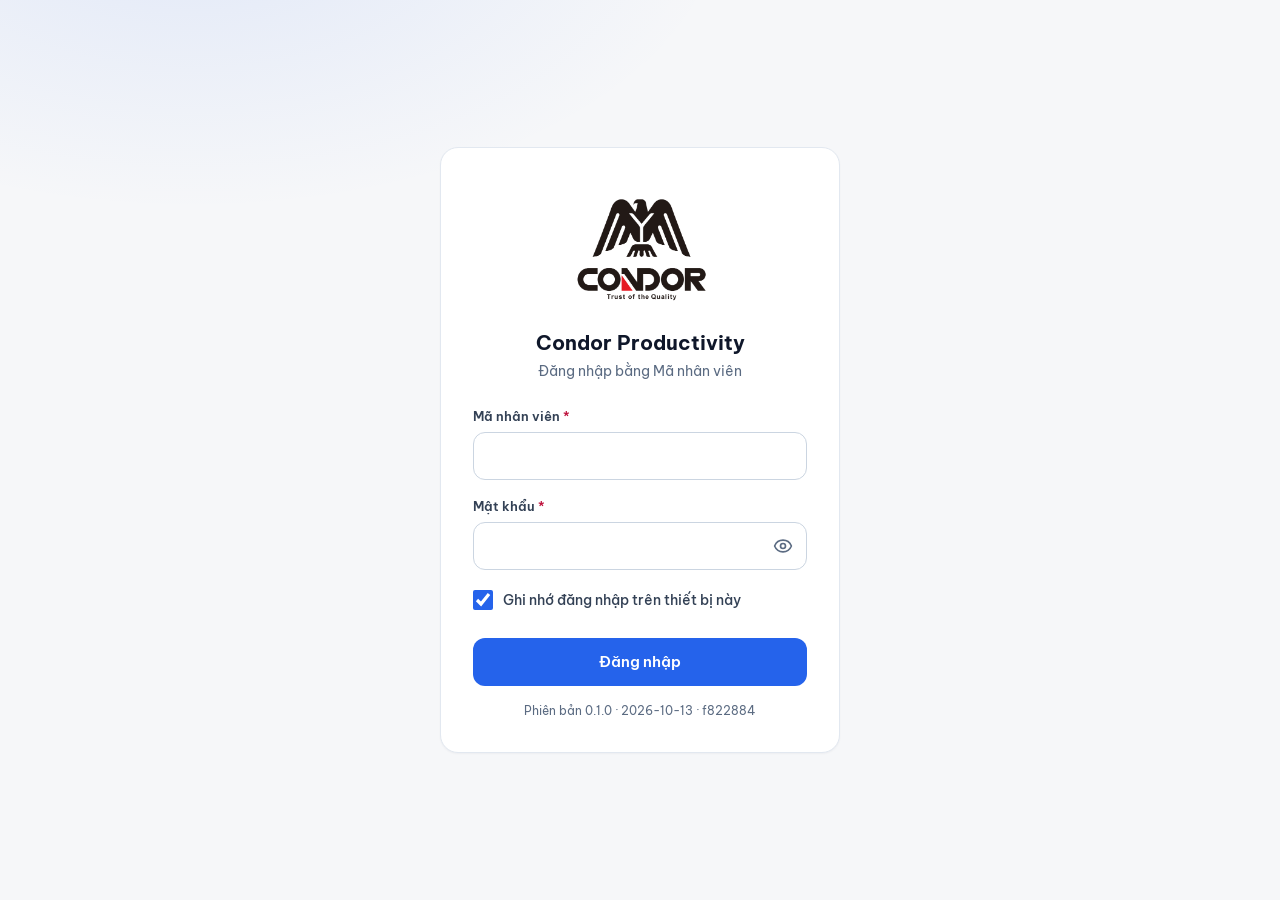
==== commit 69adbee2: "Cập nhật /v2-test/ (bản f822884)" ====
--- a/v2-test/index.html
+++ b/v2-test/index.html
@@ -9,10 +9,10 @@
   <link rel="preconnect" href="https://fonts.googleapis.com">
   <link rel="preconnect" href="https://fonts.gstatic.com" crossorigin>
   <link href="https://fonts.googleapis.com/css2?family=Be+Vietnam+Pro:wght@400;500;600;700;800&family=Noto+Sans:wght@400;500;600;700&display=swap" rel="stylesheet">
-  <script type="module" crossorigin src="./assets/index-ByMtWXNb.js"></script>
+  <script type="module" crossorigin src="./assets/index-IubShc9P.js"></script>
   <link rel="modulepreload" crossorigin href="./assets/jsx-runtime-D3jfb0Ew.js">
-  <link rel="modulepreload" crossorigin href="./assets/ui-OTPa5bno.js">
-  <link rel="stylesheet" crossorigin href="./assets/index-Nc2-KB13.css">
+  <link rel="modulepreload" crossorigin href="./assets/ui-lxba0p62.js">
+  <link rel="stylesheet" crossorigin href="./assets/index-CEr8cnnc.css">
 </head>
 <body>
   <div id="root"></div>
--- a/v2-test/assets/index-CEr8cnnc.css
+++ b/v2-test/assets/index-CEr8cnnc.css
@@ -0,0 +1,2 @@
+/*! tailwindcss v4.3.3 | MIT License | https://tailwindcss.com */
+@layer properties{@supports (((-webkit-hyphens:none)) and (not (margin-trim:inline))) or ((-moz-orient:inline) and (not (color:rgb(from red r g b)))){*,:before,:after,::backdrop{--tw-translate-x:0;--tw-translate-y:0;--tw-translate-z:0;--tw-divide-y-reverse:0;--tw-border-style:solid;--tw-leading:initial;--tw-font-weight:initial;--tw-tracking:initial;--tw-ordinal:initial;--tw-slashed-zero:initial;--tw-numeric-figure:initial;--tw-numeric-spacing:initial;--tw-numeric-fraction:initial;--tw-shadow:0 0 #0000;--tw-shadow-color:initial;--tw-shadow-alpha:100%;--tw-inset-shadow:0 0 #0000;--tw-inset-shadow-color:initial;--tw-inset-shadow-alpha:100%;--tw-ring-color:initial;--tw-ring-shadow:0 0 #0000;--tw-inset-ring-color:initial;--tw-inset-ring-shadow:0 0 #0000;--tw-ring-inset:initial;--tw-ring-offset-width:0px;--tw-ring-offset-color:#fff;--tw-ring-offset-shadow:0 0 #0000;--tw-outline-style:solid;--tw-backdrop-blur:initial;--tw-backdrop-brightness:initial;--tw-backdrop-contrast:initial;--tw-backdrop-grayscale:initial;--tw-backdrop-hue-rotate:initial;--tw-backdrop-invert:initial;--tw-backdrop-opacity:initial;--tw-backdrop-saturate:initial;--tw-backdrop-sepia:initial;--tw-duration:initial;--tw-ease:initial}}}@layer theme{:root,:host{--font-sans:"Be Vietnam Pro", "Noto Sans", ui-sans-serif, system-ui, sans-serif;--font-mono:ui-monospace, SFMono-Regular, Menlo, Monaco, Consolas, "Liberation Mono", "Courier New", monospace;--color-red-700:oklch(50.5% .213 27.518);--color-amber-300:oklch(87.9% .169 91.605);--color-amber-400:oklch(82.8% .189 84.429);--color-amber-500:oklch(76.9% .188 70.08);--color-emerald-50:oklch(97.9% .021 166.113);--color-emerald-400:oklch(76.5% .177 163.223);--color-emerald-600:oklch(59.6% .145 163.225);--color-emerald-700:oklch(50.8% .118 165.612);--color-blue-50:oklch(97% .014 254.604);--color-blue-200:oklch(88.2% .059 254.128);--color-blue-700:oklch(48.8% .243 264.376);--color-violet-50:oklch(96.9% .016 293.756);--color-violet-700:oklch(49.1% .27 292.581);--color-rose-400:oklch(71.2% .194 13.428);--color-rose-600:oklch(58.6% .253 17.585);--color-slate-50:oklch(98.4% .003 247.858);--color-slate-200:oklch(92.9% .013 255.508);--color-slate-300:oklch(86.9% .022 252.894);--color-slate-400:oklch(70.4% .04 256.788);--color-slate-900:oklch(20.8% .042 265.755);--color-white:#fff;--spacing:.25rem;--container-xs:20rem;--container-sm:24rem;--container-md:28rem;--container-xl:36rem;--container-3xl:48rem;--text-xs:.75rem;--text-xs--line-height:calc(1 / .75);--text-sm:.875rem;--text-sm--line-height:calc(1.25 / .875);--text-base:1rem;--text-base--line-height:calc(1.5 / 1);--text-lg:1.125rem;--text-lg--line-height:calc(1.75 / 1.125);--text-xl:1.25rem;--text-xl--line-height:calc(1.75 / 1.25);--font-weight-normal:400;--font-weight-medium:500;--font-weight-semibold:600;--font-weight-bold:700;--tracking-tight:-.025em;--tracking-wide:.025em;--leading-tight:1.25;--leading-snug:1.375;--leading-relaxed:1.625;--radius-md:.375rem;--radius-lg:.5rem;--radius-xl:.75rem;--radius-2xl:1rem;--ease-out:cubic-bezier(0, 0, .2, 1);--animate-spin:spin 1s linear infinite;--animate-pulse:pulse 2s cubic-bezier(.4, 0, .6, 1) infinite;--default-transition-duration:.15s;--default-transition-timing-function:cubic-bezier(.4, 0, .2, 1);--default-font-family:var(--font-sans);--default-mono-font-family:var(--font-mono);--color-bg:#f6f7f9;--color-surface:#fff;--color-surface-2:#f1f5f9;--color-line:#e2e8f0;--color-line-strong:#cbd5e1;--color-ink:#0f172a;--color-ink-2:#334155;--color-ink-3:#5b6b82;--color-primary:#2563eb;--color-primary-hover:#1d4ed8;--color-primary-soft:#eff6ff;--color-success:#047857;--color-success-soft:#ecfdf5;--color-success-line:#a7f3d0;--color-warning:#92400e;--color-warning-soft:#fffbeb;--color-warning-line:#fde68a;--color-danger:#be123c;--color-danger-soft:#fff1f2;--color-danger-line:#fecdd3;--color-danger-solid:#dc2626;--animate-sheet:sheet-in .26s cubic-bezier(.2,.8,.2,1);--animate-fade:fade-in .2s cubic-bezier(.2,.8,.2,1)}}@layer base{*,:after,:before,::backdrop{box-sizing:border-box;border:0 solid;margin:0;padding:0}::file-selector-button{box-sizing:border-box;border:0 solid;margin:0;padding:0}html,:host{-webkit-text-size-adjust:100%;tab-size:4;line-height:1.5;font-family:var(--default-font-family,-apple-system, BlinkMacSystemFont, "Segoe UI", Roboto, "Helvetica Neue", "Noto Sans", Arial, sans-serif, "Apple Color Emoji", "Segoe UI Emoji", "Segoe UI Symbol", "Noto Color Emoji");font-feature-settings:var(--default-font-feature-settings,normal);font-variation-settings:var(--default-font-variation-settings,normal);-webkit-tap-highlight-color:transparent}hr{height:0;color:inherit;border-top-width:1px}abbr:where([title]){-webkit-text-decoration:underline dotted;text-decoration:underline dotted}h1,h2,h3,h4,h5,h6{font-size:inherit;font-weight:inherit}a{color:inherit;-webkit-text-decoration:inherit;-webkit-text-decoration:inherit;-webkit-text-decoration:inherit;-webkit-text-decoration:inherit;text-decoration:inherit}b,strong{font-weight:bolder}code,kbd,samp,pre{font-family:var(--default-mono-font-family,ui-monospace, SFMono-Regular, Menlo, Monaco, Consolas, "Liberation Mono", "Courier New", monospace);font-feature-settings:var(--default-mono-font-feature-settings,normal);font-variation-settings:var(--default-mono-font-variation-settings,normal);font-size:1em}small{font-size:80%}sub,sup{vertical-align:baseline;font-size:75%;line-height:0;position:relative}sub{bottom:-.25em}sup{top:-.5em}table{text-indent:0;border-color:inherit;border-collapse:collapse}:-moz-focusring:where(:not(iframe)){outline:auto}progress{vertical-align:baseline}summary{display:list-item}ol,ul,menu{list-style:none}img,svg,video,canvas,audio,iframe,embed,object{vertical-align:middle;display:block}img,video{max-width:100%;height:auto}button,input,select,optgroup,textarea{font:inherit;font-feature-settings:inherit;font-variation-settings:inherit;letter-spacing:inherit;color:inherit;opacity:1;background-color:#0000;border-radius:0}::file-selector-button{font:inherit;font-feature-settings:inherit;font-variation-settings:inherit;letter-spacing:inherit;color:inherit;opacity:1;background-color:#0000;border-radius:0}:where(select:is([multiple],[size])) optgroup{font-weight:bolder}:where(select:is([multiple],[size])) optgroup option{padding-inline-start:20px}::file-selector-button{margin-inline-end:4px}::placeholder{opacity:1}@supports (not ((-webkit-appearance:-apple-pay-button))) or (contain-intrinsic-size:1px){::placeholder{color:currentColor}@supports (color:color-mix(in lab, red, red)){::placeholder{color:color-mix(in oklab, currentcolor 50%, transparent)}}}textarea{resize:vertical}::-webkit-search-decoration{-webkit-appearance:none}::-webkit-date-and-time-value{min-height:1lh;text-align:inherit}::-webkit-datetime-edit{display:inline-flex}::-webkit-datetime-edit-fields-wrapper{padding:0}::-webkit-datetime-edit{padding-block:0}::-webkit-datetime-edit-year-field{padding-block:0}::-webkit-datetime-edit-month-field{padding-block:0}::-webkit-datetime-edit-day-field{padding-block:0}::-webkit-datetime-edit-hour-field{padding-block:0}::-webkit-datetime-edit-minute-field{padding-block:0}::-webkit-datetime-edit-second-field{padding-block:0}::-webkit-datetime-edit-millisecond-field{padding-block:0}::-webkit-datetime-edit-meridiem-field{padding-block:0}::-webkit-calendar-picker-indicator{line-height:1}:-moz-ui-invalid{box-shadow:none}button,input:where([type=button],[type=reset],[type=submit]){appearance:button}::file-selector-button{appearance:button}::-webkit-inner-spin-button{height:auto}::-webkit-outer-spin-button{height:auto}[hidden]:where(:not([hidden=until-found])){display:none!important}html,body,#root{height:100%}body{background:var(--color-bg);color:var(--color-ink-2);font-family:var(--font-sans);-webkit-font-smoothing:antialiased;-webkit-tap-highlight-color:transparent;margin:0;font-size:15px;line-height:1.55}button{cursor:pointer;touch-action:manipulation}button:disabled{cursor:not-allowed}h1,h2,h3{color:var(--color-ink);text-wrap:balance}:focus-visible{outline:2px solid var(--color-primary);outline-offset:2px;border-radius:6px}table{font-variant-numeric:tabular-nums}@media (prefers-reduced-motion:reduce){*,:before,:after{transition-duration:.01ms!important;animation-duration:.01ms!important}}}@layer components;@layer utilities{.\@container{container-type:inline-size}.pointer-events-none{pointer-events:none}.collapse{visibility:collapse}.visible{visibility:visible}.sr-only{clip-path:inset(50%);white-space:nowrap;border-width:0;width:1px;height:1px;margin:-1px;padding:0;position:absolute;overflow:hidden}.absolute{position:absolute}.fixed{position:fixed}.relative{position:relative}.sticky{position:sticky}.inset-0{inset:0}.inset-y-0{inset-block:0}.inset-y-1{inset-block:var(--spacing)}.-top-1{top:calc(var(--spacing) * -1)}.top-0{top:0}.top-1\/2{top:50%}.top-2{top:calc(var(--spacing) * 2)}.top-2\.5{top:calc(var(--spacing) * 2.5)}.top-3{top:calc(var(--spacing) * 3)}.right-0{right:0}.right-1{right:var(--spacing)}.right-3{right:calc(var(--spacing) * 3)}.right-4{right:calc(var(--spacing) * 4)}.right-\[calc\(3\.6rem\+0\.5rem\)\]{right:4.1rem}.-bottom-1{bottom:calc(var(--spacing) * -1)}.bottom-0{bottom:0}.bottom-2\.5{bottom:calc(var(--spacing) * 2.5)}.bottom-20{bottom:calc(var(--spacing) * 20)}.bottom-24{bottom:calc(var(--spacing) * 24)}.left-0{left:0}.left-1\/2{left:50%}.left-3{left:calc(var(--spacing) * 3)}.left-\[calc\(5\.5rem\+0\.5rem\)\]{left:6rem}.z-20{z-index:20}.z-40{z-index:40}.z-\[60\]{z-index:60}.z-\[80\]{z-index:80}.z-\[200\]{z-index:200}.order-1{order:1}.order-2{order:2}.order-3{order:3}.order-4{order:4}.order-5{order:5}.order-6{order:6}.order-7{order:7}.col-span-2{grid-column:span 2/span 2}.m-0{margin:0}.mx-auto{margin-inline:auto}.my-4{margin-block:calc(var(--spacing) * 4)}.-mt-1{margin-top:calc(var(--spacing) * -1)}.-mt-3{margin-top:calc(var(--spacing) * -3)}.mt-0{margin-top:0}.mt-0\.5{margin-top:calc(var(--spacing) * .5)}.mt-1{margin-top:var(--spacing)}.mt-1\.5{margin-top:calc(var(--spacing) * 1.5)}.mt-2{margin-top:calc(var(--spacing) * 2)}.mt-2\.5{margin-top:calc(var(--spacing) * 2.5)}.mt-3{margin-top:calc(var(--spacing) * 3)}.mt-3\.5{margin-top:calc(var(--spacing) * 3.5)}.mt-4{margin-top:calc(var(--spacing) * 4)}.mt-5{margin-top:calc(var(--spacing) * 5)}.mr-1{margin-right:var(--spacing)}.mr-1\.5{margin-right:calc(var(--spacing) * 1.5)}.mr-2{margin-right:calc(var(--spacing) * 2)}.mb-0{margin-bottom:0}.mb-1{margin-bottom:var(--spacing)}.mb-1\.5{margin-bottom:calc(var(--spacing) * 1.5)}.mb-2{margin-bottom:calc(var(--spacing) * 2)}.mb-2\.5{margin-bottom:calc(var(--spacing) * 2.5)}.mb-3{margin-bottom:calc(var(--spacing) * 3)}.mb-3\.5{margin-bottom:calc(var(--spacing) * 3.5)}.mb-4{margin-bottom:calc(var(--spacing) * 4)}.mb-5{margin-bottom:calc(var(--spacing) * 5)}.mb-6{margin-bottom:calc(var(--spacing) * 6)}.-ml-2{margin-left:calc(var(--spacing) * -2)}.ml-2{margin-left:calc(var(--spacing) * 2)}.block{display:block}.flex{display:flex}.grid{display:grid}.hidden{display:none}.inline-block{display:inline-block}.inline-flex{display:inline-flex}.table{display:table}.size-1\.5{width:calc(var(--spacing) * 1.5);height:calc(var(--spacing) * 1.5)}.size-2\.5{width:calc(var(--spacing) * 2.5);height:calc(var(--spacing) * 2.5)}.size-3{width:calc(var(--spacing) * 3);height:calc(var(--spacing) * 3)}.size-3\.5{width:calc(var(--spacing) * 3.5);height:calc(var(--spacing) * 3.5)}.size-4{width:calc(var(--spacing) * 4);height:calc(var(--spacing) * 4)}.size-5{width:calc(var(--spacing) * 5);height:calc(var(--spacing) * 5)}.size-7{width:calc(var(--spacing) * 7);height:calc(var(--spacing) * 7)}.size-8{width:calc(var(--spacing) * 8);height:calc(var(--spacing) * 8)}.size-9{width:calc(var(--spacing) * 9);height:calc(var(--spacing) * 9)}.size-10{width:calc(var(--spacing) * 10);height:calc(var(--spacing) * 10)}.size-11{width:calc(var(--spacing) * 11);height:calc(var(--spacing) * 11)}.size-12{width:calc(var(--spacing) * 12);height:calc(var(--spacing) * 12)}.size-\[18px\]{width:18px;height:18px}.size-\[22px\]{width:22px;height:22px}.size-\[150px\]{width:150px;height:150px}.size-full{width:100%;height:100%}.h-1{height:var(--spacing)}.h-2{height:calc(var(--spacing) * 2)}.h-3{height:calc(var(--spacing) * 3)}.h-4{height:calc(var(--spacing) * 4)}.h-7{height:calc(var(--spacing) * 7)}.h-9{height:calc(var(--spacing) * 9)}.h-\[3px\]{height:3px}.h-\[230px\]{height:230px}.h-\[260px\]{height:260px}.h-full{height:100%}.max-h-\[88dvh\]{max-height:88dvh}.field-input{width:100%;min-height:48px;color:var(--color-ink);background:var(--color-surface);border:1px solid var(--color-line-strong);border-radius:12px;padding:10px 14px;font-size:16px;transition:border-color .12s,box-shadow .12s}.field-input:hover{border-color:#94a3b8}.field-input:focus{border-color:var(--color-primary);outline:none;box-shadow:0 0 0 3px #2563eb2e}.\!min-h-10{min-height:calc(var(--spacing) * 10)!important}.\!min-h-11{min-height:calc(var(--spacing) * 11)!important}.\!min-h-12{min-height:calc(var(--spacing) * 12)!important}.min-h-10{min-height:calc(var(--spacing) * 10)}.min-h-11{min-height:calc(var(--spacing) * 11)}.min-h-12{min-height:calc(var(--spacing) * 12)}.min-h-\[2\.75em\]{min-height:2.75em}.min-h-\[52px\]{min-height:52px}.min-h-\[58px\]{min-height:58px}.min-h-dvh{min-height:100dvh}.\!w-auto{width:auto!important}.w-3{width:calc(var(--spacing) * 3)}.w-8{width:calc(var(--spacing) * 8)}.w-10{width:calc(var(--spacing) * 10)}.w-\[3px\]{width:3px}.w-full{width:100%}.max-w-3xl{max-width:var(--container-3xl)}.max-w-\[11rem\]{max-width:11rem}.max-w-\[13rem\]{max-width:13rem}.max-w-\[14rem\]{max-width:14rem}.max-w-\[55\%\]{max-width:55%}.max-w-\[400px\]{max-width:400px}.max-w-\[1400px\]{max-width:1400px}.max-w-\[calc\(100vw-24px\)\]{max-width:calc(100vw - 24px)}.max-w-\[min\(440px\,calc\(100vw-32px\)\)\]{max-width:min(440px,100vw - 32px)}.max-w-full{max-width:100%}.max-w-md{max-width:var(--container-md)}.max-w-sm{max-width:var(--container-sm)}.max-w-xl{max-width:var(--container-xl)}.max-w-xs{max-width:var(--container-xs)}.min-w-0{min-width:0}.min-w-\[12rem\]{min-width:12rem}.min-w-\[14rem\]{min-width:14rem}.min-w-\[110px\]{min-width:110px}.min-w-\[180px\]{min-width:180px}.min-w-\[200px\]{min-width:200px}.min-w-\[220px\]{min-width:220px}.flex-1{flex:1}.shrink-0{flex-shrink:0}.grow{flex-grow:1}.basis-56{flex-basis:calc(var(--spacing) * 56)}.basis-full{flex-basis:100%}.border-collapse{border-collapse:collapse}.-translate-x-1\/2{--tw-translate-x:calc(calc(1 / 2 * 100%) * -1);translate:var(--tw-translate-x) var(--tw-translate-y)}.-translate-x-full{--tw-translate-x:-100%;translate:var(--tw-translate-x) var(--tw-translate-y)}.-translate-y-1\/2{--tw-translate-y:calc(calc(1 / 2 * 100%) * -1);translate:var(--tw-translate-x) var(--tw-translate-y)}.-translate-y-\[160\%\]{--tw-translate-y:calc(160% * -1);translate:var(--tw-translate-x) var(--tw-translate-y)}.-translate-y-full{--tw-translate-y:-100%;translate:var(--tw-translate-x) var(--tw-translate-y)}.translate-y-0{--tw-translate-y:0px;translate:var(--tw-translate-x) var(--tw-translate-y)}.translate-y-2{--tw-translate-y:calc(var(--spacing) * 2);translate:var(--tw-translate-x) var(--tw-translate-y)}.translate-y-full{--tw-translate-y:100%;translate:var(--tw-translate-x) var(--tw-translate-y)}.-rotate-90{rotate:-90deg}.rotate-180{rotate:180deg}.animate-fade{animation:var(--animate-fade)}.animate-pulse{animation:var(--animate-pulse)}.animate-sheet{animation:var(--animate-sheet)}.animate-spin{animation:var(--animate-spin)}.cursor-pointer{cursor:pointer}.\[scrollbar-width\:thin\]{scrollbar-width:thin}.list-none{list-style-type:none}.grid-cols-1{grid-template-columns:repeat(1,minmax(0,1fr))}.grid-cols-2{grid-template-columns:repeat(2,minmax(0,1fr))}.grid-cols-3{grid-template-columns:repeat(3,minmax(0,1fr))}.grid-cols-7{grid-template-columns:repeat(7,minmax(0,1fr))}.grid-cols-\[3\.4rem_minmax\(0\,1fr\)_5\.4rem\]{grid-template-columns:3.4rem minmax(0,1fr) 5.4rem}.grid-cols-\[minmax\(0\,1fr\)_minmax\(0\,1fr\)\]{grid-template-columns:minmax(0,1fr) minmax(0,1fr)}.grid-cols-\[minmax\(0\,5\.5rem\)_1fr_3\.6rem\]{grid-template-columns:minmax(0,5.5rem) 1fr 3.6rem}.flex-col{flex-direction:column}.flex-wrap{flex-wrap:wrap}.items-baseline{align-items:baseline}.items-center{align-items:center}.items-end{align-items:flex-end}.items-start{align-items:flex-start}.justify-between{justify-content:space-between}.justify-center{justify-content:center}.justify-end{justify-content:flex-end}.gap-0\.5{gap:calc(var(--spacing) * .5)}.gap-1{gap:var(--spacing)}.gap-1\.5{gap:calc(var(--spacing) * 1.5)}.gap-2{gap:calc(var(--spacing) * 2)}.gap-2\.5{gap:calc(var(--spacing) * 2.5)}.gap-3{gap:calc(var(--spacing) * 3)}.gap-4{gap:calc(var(--spacing) * 4)}.gap-6{gap:calc(var(--spacing) * 6)}.gap-x-2\.5{column-gap:calc(var(--spacing) * 2.5)}.gap-x-3{column-gap:calc(var(--spacing) * 3)}.gap-x-4{column-gap:calc(var(--spacing) * 4)}.gap-x-8{column-gap:calc(var(--spacing) * 8)}.gap-y-1{row-gap:var(--spacing)}.gap-y-1\.5{row-gap:calc(var(--spacing) * 1.5)}.gap-y-2{row-gap:calc(var(--spacing) * 2)}.gap-y-5{row-gap:calc(var(--spacing) * 5)}:where(.divide-y>:not(:last-child)){--tw-divide-y-reverse:0;border-bottom-style:var(--tw-border-style);border-top-style:var(--tw-border-style);border-top-width:calc(1px * var(--tw-divide-y-reverse));border-bottom-width:calc(1px * calc(1 - var(--tw-divide-y-reverse)))}:where(.divide-line>:not(:last-child)){border-color:var(--color-line)}.truncate{text-overflow:ellipsis;white-space:nowrap;overflow:hidden}.overflow-hidden{overflow:hidden}.overflow-x-auto{overflow-x:auto}.overflow-y-auto{overflow-y:auto}.rounded{border-radius:.25rem}.rounded-2xl{border-radius:var(--radius-2xl)}.rounded-\[3px\]{border-radius:3px}.rounded-\[4px\]{border-radius:4px}.rounded-\[5px\]{border-radius:5px}.rounded-\[10px\]{border-radius:10px}.rounded-\[14px\]{border-radius:14px}.rounded-\[18px\]{border-radius:18px}.rounded-full{border-radius:2147483647px}.rounded-lg{border-radius:var(--radius-lg)}.rounded-md{border-radius:var(--radius-md)}.rounded-xl{border-radius:var(--radius-xl)}.rounded-t-\[18px\]{border-top-left-radius:18px;border-top-right-radius:18px}.rounded-b-full{border-bottom-right-radius:2147483647px;border-bottom-left-radius:2147483647px}.border{border-style:var(--tw-border-style);border-width:1px}.border-2{border-style:var(--tw-border-style);border-width:2px}.border-\[3px\]{border-style:var(--tw-border-style);border-width:3px}.border-t{border-top-style:var(--tw-border-style);border-top-width:1px}.border-t-2{border-top-style:var(--tw-border-style);border-top-width:2px}.border-r{border-right-style:var(--tw-border-style);border-right-width:1px}.border-b{border-bottom-style:var(--tw-border-style);border-bottom-width:1px}.border-l{border-left-style:var(--tw-border-style);border-left-width:1px}.border-l-2{border-left-style:var(--tw-border-style);border-left-width:2px}.border-l-4{border-left-style:var(--tw-border-style);border-left-width:4px}.border-dashed{--tw-border-style:dashed;border-style:dashed}.border-blue-200{border-color:var(--color-blue-200)}.border-current{border-color:currentColor}.border-danger-line{border-color:var(--color-danger-line)}.border-emerald-400{border-color:var(--color-emerald-400)}.border-line{border-color:var(--color-line)}.border-line-strong{border-color:var(--color-line-strong)}.border-primary{border-color:var(--color-primary)}.border-rose-400{border-color:var(--color-rose-400)}.border-slate-400{border-color:var(--color-slate-400)}.border-success-line{border-color:var(--color-success-line)}.border-transparent{border-color:#0000}.border-warning-line{border-color:var(--color-warning-line)}.border-r-transparent{border-right-color:#0000}.bg-\[\#1F1215\]{background-color:#1f1215}.bg-amber-300{background-color:var(--color-amber-300)}.bg-amber-400{background-color:var(--color-amber-400)}.bg-amber-500{background-color:var(--color-amber-500)}.bg-bg{background-color:var(--color-bg)}.bg-blue-50{background-color:var(--color-blue-50)}.bg-current{background-color:currentColor}.bg-danger-soft{background-color:var(--color-danger-soft)}.bg-danger-soft\/40{background-color:#fff1f266}@supports (color:color-mix(in lab, red, red)){.bg-danger-soft\/40{background-color:color-mix(in oklab, var(--color-danger-soft) 40%, transparent)}}.bg-danger-solid{background-color:var(--color-danger-solid)}.bg-emerald-50{background-color:var(--color-emerald-50)}.bg-emerald-600{background-color:var(--color-emerald-600)}.bg-line-strong{background-color:var(--color-line-strong)}.bg-primary{background-color:var(--color-primary)}.bg-primary-soft{background-color:var(--color-primary-soft)}.bg-rose-600{background-color:var(--color-rose-600)}.bg-slate-300{background-color:var(--color-slate-300)}.bg-slate-900{background-color:var(--color-slate-900)}.bg-slate-900\/55{background-color:#0f172b8c}@supports (color:color-mix(in lab, red, red)){.bg-slate-900\/55{background-color:color-mix(in oklab, var(--color-slate-900) 55%, transparent)}}.bg-success-soft{background-color:var(--color-success-soft)}.bg-surface{background-color:var(--color-surface)}.bg-surface-2{background-color:var(--color-surface-2)}.bg-violet-50{background-color:var(--color-violet-50)}.bg-warning-soft{background-color:var(--color-warning-soft)}.bg-white{background-color:var(--color-white)}.p-0{padding:0}.p-3{padding:calc(var(--spacing) * 3)}.p-4{padding:calc(var(--spacing) * 4)}.p-5{padding:calc(var(--spacing) * 5)}.p-7{padding:calc(var(--spacing) * 7)}.px-1{padding-inline:var(--spacing)}.px-1\.5{padding-inline:calc(var(--spacing) * 1.5)}.px-2{padding-inline:calc(var(--spacing) * 2)}.px-2\.5{padding-inline:calc(var(--spacing) * 2.5)}.px-3{padding-inline:calc(var(--spacing) * 3)}.px-3\.5{padding-inline:calc(var(--spacing) * 3.5)}.px-4{padding-inline:calc(var(--spacing) * 4)}.px-5{padding-inline:calc(var(--spacing) * 5)}.px-\[13px\]{padding-inline:13px}.\!py-1{padding-block:var(--spacing)!important}.\!py-2{padding-block:calc(var(--spacing) * 2)!important}.py-0\.5{padding-block:calc(var(--spacing) * .5)}.py-1{padding-block:var(--spacing)}.py-1\.5{padding-block:calc(var(--spacing) * 1.5)}.py-2{padding-block:calc(var(--spacing) * 2)}.py-2\.5{padding-block:calc(var(--spacing) * 2.5)}.py-3{padding-block:calc(var(--spacing) * 3)}.py-3\.5{padding-block:calc(var(--spacing) * 3.5)}.py-4{padding-block:calc(var(--spacing) * 4)}.py-6{padding-block:calc(var(--spacing) * 6)}.py-9{padding-block:calc(var(--spacing) * 9)}.py-10{padding-block:calc(var(--spacing) * 10)}.py-16{padding-block:calc(var(--spacing) * 16)}.py-\[3px\]{padding-block:3px}.pt-0\.5{padding-top:calc(var(--spacing) * .5)}.pt-2\.5{padding-top:calc(var(--spacing) * 2.5)}.pt-3{padding-top:calc(var(--spacing) * 3)}.pt-4{padding-top:calc(var(--spacing) * 4)}.pt-6{padding-top:calc(var(--spacing) * 6)}.pt-\[max\(8px\,env\(safe-area-inset-top\)\)\]{padding-top:max(8px, env(safe-area-inset-top))}.pr-1{padding-right:var(--spacing)}.pr-2{padding-right:calc(var(--spacing) * 2)}.pr-8{padding-right:calc(var(--spacing) * 8)}.pr-12{padding-right:calc(var(--spacing) * 12)}.pb-0\.5{padding-bottom:calc(var(--spacing) * .5)}.pb-2{padding-bottom:calc(var(--spacing) * 2)}.pb-3\.5{padding-bottom:calc(var(--spacing) * 3.5)}.pb-28{padding-bottom:calc(var(--spacing) * 28)}.pb-\[env\(safe-area-inset-bottom\)\]{padding-bottom:env(safe-area-inset-bottom)}.pb-\[max\(20px\,env\(safe-area-inset-bottom\)\)\]{padding-bottom:max(20px, env(safe-area-inset-bottom))}.pl-3{padding-left:calc(var(--spacing) * 3)}.pl-4{padding-left:calc(var(--spacing) * 4)}.pl-5{padding-left:calc(var(--spacing) * 5)}.pl-9{padding-left:calc(var(--spacing) * 9)}.text-center{text-align:center}.text-left{text-align:left}.text-right{text-align:right}.align-\[-1px\]{vertical-align:-1px}.align-middle{vertical-align:middle}.text-base{font-size:var(--text-base);line-height:var(--tw-leading,var(--text-base--line-height))}.text-lg{font-size:var(--text-lg);line-height:var(--tw-leading,var(--text-lg--line-height))}.text-sm{font-size:var(--text-sm);line-height:var(--tw-leading,var(--text-sm--line-height))}.text-xl{font-size:var(--text-xl);line-height:var(--tw-leading,var(--text-xl--line-height))}.text-xs{font-size:var(--text-xs);line-height:var(--tw-leading,var(--text-xs--line-height))}.text-\[10\.5px\]{font-size:10.5px}.text-\[11\.5px\]{font-size:11.5px}.text-\[11px\]{font-size:11px}.text-\[12\.5px\]{font-size:12.5px}.text-\[12px\]{font-size:12px}.text-\[13\.5px\]{font-size:13.5px}.text-\[13px\]{font-size:13px}.text-\[14\.5px\]{font-size:14.5px}.text-\[14px\]{font-size:14px}.text-\[15px\]{font-size:15px}.text-\[16px\]{font-size:16px}.text-\[17px\]{font-size:17px}.text-\[18px\]{font-size:18px}.text-\[22px\]{font-size:22px}.text-\[24px\]{font-size:24px}.text-\[26px\]{font-size:26px}.text-\[28px\]{font-size:28px}.text-\[30px\]{font-size:30px}.leading-none{--tw-leading:1;line-height:1}.leading-relaxed{--tw-leading:var(--leading-relaxed);line-height:var(--leading-relaxed)}.leading-snug{--tw-leading:var(--leading-snug);line-height:var(--leading-snug)}.leading-tight{--tw-leading:var(--leading-tight);line-height:var(--leading-tight)}.font-bold{--tw-font-weight:var(--font-weight-bold);font-weight:var(--font-weight-bold)}.font-medium{--tw-font-weight:var(--font-weight-medium);font-weight:var(--font-weight-medium)}.font-normal{--tw-font-weight:var(--font-weight-normal);font-weight:var(--font-weight-normal)}.font-semibold{--tw-font-weight:var(--font-weight-semibold);font-weight:var(--font-weight-semibold)}.tracking-\[0\.02em\]{--tw-tracking:.02em;letter-spacing:.02em}.tracking-tight{--tw-tracking:var(--tracking-tight);letter-spacing:var(--tracking-tight)}.tracking-wide{--tw-tracking:var(--tracking-wide);letter-spacing:var(--tracking-wide)}.\[overflow-wrap\:anywhere\]{overflow-wrap:anywhere}.\!whitespace-normal{white-space:normal!important}.whitespace-nowrap{white-space:nowrap}.text-blue-700{color:var(--color-blue-700)}.text-danger{color:var(--color-danger)}.text-emerald-700{color:var(--color-emerald-700)}.text-ink{color:var(--color-ink)}.text-ink-2{color:var(--color-ink-2)}.text-ink-3{color:var(--color-ink-3)}.text-line-strong{color:var(--color-line-strong)}.text-primary{color:var(--color-primary)}.text-primary-hover{color:var(--color-primary-hover)}.text-slate-200{color:var(--color-slate-200)}.text-slate-900{color:var(--color-slate-900)}.text-success{color:var(--color-success)}.text-violet-700{color:var(--color-violet-700)}.text-warning{color:var(--color-warning)}.text-white{color:var(--color-white)}.uppercase{text-transform:uppercase}.tabular-nums{--tw-numeric-spacing:tabular-nums;font-variant-numeric:var(--tw-ordinal,) var(--tw-slashed-zero,) var(--tw-numeric-figure,) var(--tw-numeric-spacing,) var(--tw-numeric-fraction,)}.accent-primary{accent-color:var(--color-primary)}.opacity-0{opacity:0}.opacity-60{opacity:.6}.opacity-80{opacity:.8}.opacity-100{opacity:1}.shadow-\[-6px_0_6px_-6px_rgba\(15\,23\,42\,0\.18\)\]{--tw-shadow:-6px 0 6px -6px var(--tw-shadow-color,#0f172a2e);box-shadow:var(--tw-inset-shadow), var(--tw-inset-ring-shadow), var(--tw-ring-offset-shadow), var(--tw-ring-shadow), var(--tw-shadow)}.shadow-\[0_-4px_16px_rgb\(15_23_42\/0\.06\)\]{--tw-shadow:0 -4px 16px var(--tw-shadow-color,#0f172a0f);box-shadow:var(--tw-inset-shadow), var(--tw-inset-ring-shadow), var(--tw-ring-offset-shadow), var(--tw-ring-shadow), var(--tw-shadow)}.shadow-card{--tw-shadow:0 1px 2px var(--tw-shadow-color,#0f172a0a);box-shadow:var(--tw-inset-shadow), var(--tw-inset-ring-shadow), var(--tw-ring-offset-shadow), var(--tw-ring-shadow), var(--tw-shadow)}.shadow-pop{--tw-shadow:0 24px 48px var(--tw-shadow-color,#0f172a38);box-shadow:var(--tw-inset-shadow), var(--tw-inset-ring-shadow), var(--tw-ring-offset-shadow), var(--tw-ring-shadow), var(--tw-shadow)}.ring-2{--tw-ring-shadow:var(--tw-ring-inset,) 0 0 0 calc(2px + var(--tw-ring-offset-width)) var(--tw-ring-color,currentcolor);box-shadow:var(--tw-inset-shadow), var(--tw-inset-ring-shadow), var(--tw-ring-offset-shadow), var(--tw-ring-shadow), var(--tw-shadow)}.ring-primary{--tw-ring-color:var(--color-primary)}.ring-offset-1{--tw-ring-offset-width:1px;--tw-ring-offset-shadow:var(--tw-ring-inset,) 0 0 0 var(--tw-ring-offset-width) var(--tw-ring-offset-color)}.outline{outline-style:var(--tw-outline-style);outline-width:1px}.backdrop-blur-\[3px\]{--tw-backdrop-blur:blur(3px);-webkit-backdrop-filter:var(--tw-backdrop-blur,) var(--tw-backdrop-brightness,) var(--tw-backdrop-contrast,) var(--tw-backdrop-grayscale,) var(--tw-backdrop-hue-rotate,) var(--tw-backdrop-invert,) var(--tw-backdrop-opacity,) var(--tw-backdrop-saturate,) var(--tw-backdrop-sepia,);backdrop-filter:var(--tw-backdrop-blur,) var(--tw-backdrop-brightness,) var(--tw-backdrop-contrast,) var(--tw-backdrop-grayscale,) var(--tw-backdrop-hue-rotate,) var(--tw-backdrop-invert,) var(--tw-backdrop-opacity,) var(--tw-backdrop-saturate,) var(--tw-backdrop-sepia,)}.transition-\[background-color\,border-color\,transform\]{transition-property:background-color,border-color,transform;transition-timing-function:var(--tw-ease,var(--default-transition-timing-function));transition-duration:var(--tw-duration,var(--default-transition-duration))}.transition-\[border-color\,box-shadow\]{transition-property:border-color,box-shadow;transition-timing-function:var(--tw-ease,var(--default-transition-timing-function));transition-duration:var(--tw-duration,var(--default-transition-duration))}.transition-\[opacity\,transform\]{transition-property:opacity,transform;transition-timing-function:var(--tw-ease,var(--default-transition-timing-function));transition-duration:var(--tw-duration,var(--default-transition-duration))}.transition-\[stroke-dashoffset\]{transition-property:stroke-dashoffset;transition-timing-function:var(--tw-ease,var(--default-transition-timing-function));transition-duration:var(--tw-duration,var(--default-transition-duration))}.transition-\[width\]{transition-property:width;transition-timing-function:var(--tw-ease,var(--default-transition-timing-function));transition-duration:var(--tw-duration,var(--default-transition-duration))}.transition-colors{transition-property:color,background-color,border-color,outline-color,text-decoration-color,fill,stroke,--tw-gradient-from,--tw-gradient-via,--tw-gradient-to;transition-timing-function:var(--tw-ease,var(--default-transition-timing-function));transition-duration:var(--tw-duration,var(--default-transition-duration))}.transition-transform{transition-property:transform,translate,scale,rotate;transition-timing-function:var(--tw-ease,var(--default-transition-timing-function));transition-duration:var(--tw-duration,var(--default-transition-duration))}.duration-100{--tw-duration:.1s;transition-duration:.1s}.duration-200{--tw-duration:.2s;transition-duration:.2s}.duration-700{--tw-duration:.7s;transition-duration:.7s}.ease-out{--tw-ease:var(--ease-out);transition-timing-function:var(--ease-out)}.outline-none{--tw-outline-style:none;outline-style:none}.file\:mr-3::file-selector-button{margin-right:calc(var(--spacing) * 3)}.file\:min-h-10::file-selector-button{min-height:calc(var(--spacing) * 10)}.file\:cursor-pointer::file-selector-button{cursor:pointer}.file\:rounded-lg::file-selector-button{border-radius:var(--radius-lg)}.file\:border::file-selector-button{border-style:var(--tw-border-style);border-width:1px}.file\:border-solid::file-selector-button{--tw-border-style:solid;border-style:solid}.file\:border-line-strong::file-selector-button{border-color:var(--color-line-strong)}.file\:bg-surface::file-selector-button{background-color:var(--color-surface)}.file\:px-3\.5::file-selector-button{padding-inline:calc(var(--spacing) * 3.5)}.file\:font-semibold::file-selector-button{--tw-font-weight:var(--font-weight-semibold);font-weight:var(--font-weight-semibold)}.file\:text-ink-2::file-selector-button{color:var(--color-ink-2)}.focus-within\:translate-y-0:focus-within{--tw-translate-y:0px;translate:var(--tw-translate-x) var(--tw-translate-y)}@media (hover:hover){.hover\:border-amber-400:hover{border-color:var(--color-amber-400)}.hover\:border-blue-200:hover{border-color:var(--color-blue-200)}.hover\:border-primary:hover{border-color:var(--color-primary)}.hover\:border-slate-400:hover{border-color:var(--color-slate-400)}.hover\:bg-emerald-700:hover{background-color:var(--color-emerald-700)}.hover\:bg-line:hover{background-color:var(--color-line)}.hover\:bg-primary-hover:hover{background-color:var(--color-primary-hover)}.hover\:bg-primary-soft:hover{background-color:var(--color-primary-soft)}.hover\:bg-red-700:hover{background-color:var(--color-red-700)}.hover\:bg-slate-50:hover{background-color:var(--color-slate-50)}.hover\:bg-surface-2:hover{background-color:var(--color-surface-2)}.hover\:text-ink:hover{color:var(--color-ink)}.hover\:text-primary-hover:hover{color:var(--color-primary-hover)}.hover\:shadow-md:hover{--tw-shadow:0 4px 6px -1px var(--tw-shadow-color,#0000001a), 0 2px 4px -2px var(--tw-shadow-color,#0000001a);box-shadow:var(--tw-inset-shadow), var(--tw-inset-ring-shadow), var(--tw-ring-offset-shadow), var(--tw-ring-shadow), var(--tw-shadow)}}.focus\:translate-y-0:focus{--tw-translate-y:0px;translate:var(--tw-translate-x) var(--tw-translate-y)}.active\:bg-line:active{background-color:var(--color-line)}@media (hover:hover){.enabled\:hover\:border-slate-400:enabled:hover{border-color:var(--color-slate-400)}}.active\:enabled\:scale-\[\.985\]:active:enabled{scale:.985}.disabled\:bg-slate-400:disabled{background-color:var(--color-slate-400)}.disabled\:opacity-40:disabled{opacity:.4}.disabled\:opacity-60:disabled{opacity:.6}@media (prefers-reduced-motion:reduce){.motion-reduce\:transition-none{transition-property:none}}@media not all and (width>=820px){.max-md\:px-5{padding-inline:calc(var(--spacing) * 5)}}@media (width>=820px){.md\:sticky{position:sticky}.md\:top-0{top:0}.md\:right-6{right:calc(var(--spacing) * 6)}.md\:bottom-6{bottom:calc(var(--spacing) * 6)}.md\:col-auto{grid-column:auto}.md\:col-span-1{grid-column:span 1/span 1}.md\:mb-4{margin-bottom:calc(var(--spacing) * 4)}.md\:mb-5{margin-bottom:calc(var(--spacing) * 5)}.md\:block{display:block}.md\:flex{display:flex}.md\:hidden{display:none}.md\:size-9{width:calc(var(--spacing) * 9);height:calc(var(--spacing) * 9)}.md\:h-dvh{height:100dvh}.md\:min-h-0{min-height:0}.md\:\!w-auto{width:auto!important}.md\:w-\[248px\]{width:248px}.md\:w-auto{width:auto}.md\:max-w-\[11rem\]{max-width:11rem}.md\:max-w-\[14rem\]{max-width:14rem}.md\:max-w-\[16rem\]{max-width:16rem}.md\:max-w-sm{max-width:var(--container-sm)}.md\:min-w-\[180px\]{min-width:180px}.md\:flex-1{flex:1}.md\:flex-none{flex:none}.md\:shrink-0{flex-shrink:0}.md\:grid-cols-1{grid-template-columns:repeat(1,minmax(0,1fr))}.md\:grid-cols-2{grid-template-columns:repeat(2,minmax(0,1fr))}.md\:grid-cols-3{grid-template-columns:repeat(3,minmax(0,1fr))}.md\:grid-cols-4{grid-template-columns:repeat(4,minmax(0,1fr))}.md\:grid-cols-\[minmax\(0\,30rem\)_minmax\(0\,1fr\)\]{grid-template-columns:minmax(0,30rem) minmax(0,1fr)}.md\:flex-col{flex-direction:column}.md\:flex-row{flex-direction:row}.md\:flex-wrap{flex-wrap:wrap}.md\:items-center{align-items:center}.md\:items-start{align-items:flex-start}.md\:gap-4{gap:calc(var(--spacing) * 4)}.md\:rounded-2xl{border-radius:var(--radius-2xl)}.md\:p-4{padding:calc(var(--spacing) * 4)}.md\:p-6{padding:calc(var(--spacing) * 6)}.md\:p-8{padding:calc(var(--spacing) * 8)}.md\:px-3\.5{padding-inline:calc(var(--spacing) * 3.5)}.md\:px-5{padding-inline:calc(var(--spacing) * 5)}.md\:px-8{padding-inline:calc(var(--spacing) * 8)}.md\:py-3{padding-block:calc(var(--spacing) * 3)}.md\:py-4\.5{padding-block:calc(var(--spacing) * 4.5)}.md\:pt-0{padding-top:0}.md\:pt-8{padding-top:calc(var(--spacing) * 8)}.md\:pb-6{padding-bottom:calc(var(--spacing) * 6)}.md\:pb-12{padding-bottom:calc(var(--spacing) * 12)}.md\:text-\[12\.5px\]{font-size:12.5px}.md\:text-\[17px\]{font-size:17px}.md\:text-\[20px\]{font-size:20px}.md\:text-\[26px\]{font-size:26px}.md\:text-\[30px\]{font-size:30px}}@media (width>=40rem){.sm\:col-span-1{grid-column:span 1/span 1}.sm\:mt-\[1\.4rem\]{margin-top:1.4rem}.sm\:block{display:block}.sm\:inline{display:inline}.sm\:flex-none{flex:none}.sm\:basis-auto{flex-basis:auto}.sm\:grid-cols-2{grid-template-columns:repeat(2,minmax(0,1fr))}.sm\:grid-cols-\[4\.6rem_minmax\(0\,1fr\)_8\.5rem\]{grid-template-columns:4.6rem minmax(0,1fr) 8.5rem}.sm\:grid-cols-\[9rem_8rem_minmax\(0\,1fr\)_auto\]{grid-template-columns:9rem 8rem minmax(0,1fr) auto}.sm\:grid-cols-\[minmax\(0\,1fr\)_minmax\(0\,1fr\)_auto\]{grid-template-columns:minmax(0,1fr) minmax(0,1fr) auto}.sm\:flex-row{flex-direction:row}.sm\:gap-6{gap:calc(var(--spacing) * 6)}}@media (width>=64rem){.lg\:grid-cols-2{grid-template-columns:repeat(2,minmax(0,1fr))}}@container (width>=48rem){.\@3xl\:col-span-full{grid-column:1/-1}.\@3xl\:contents{display:contents}.\@3xl\:grid{display:grid}.\@3xl\:grid-cols-\[minmax\(0\,1fr\)_9rem_9rem_15rem\]{grid-template-columns:minmax(0,1fr) 9rem 9rem 15rem}.\@3xl\:flex-col{flex-direction:column}.\@3xl\:items-start{align-items:flex-start}.\@3xl\:justify-start{justify-content:flex-start}.\@3xl\:gap-x-3{column-gap:calc(var(--spacing) * 3)}.\@3xl\:pt-\[1\.4rem\]{padding-top:1.4rem}}@container (width>=64rem){.\@5xl\:sr-only{clip-path:inset(50%);white-space:nowrap;border-width:0;width:1px;height:1px;margin:-1px;padding:0;position:absolute;overflow:hidden}.\@5xl\:order-last{order:9999}.\@5xl\:order-none{order:0}.\@5xl\:col-span-full{grid-column:1/-1}.\@5xl\:mt-0{margin-top:0}.\@5xl\:mt-1\.5{margin-top:calc(var(--spacing) * 1.5)}.\@5xl\:block{display:block}.\@5xl\:contents{display:contents}.\@5xl\:flex{display:flex}.\@5xl\:grid{display:grid}.\@5xl\:hidden{display:none}.\@5xl\:inline{display:inline}.\@5xl\:inline-flex{display:inline-flex}.\@5xl\:\!min-h-10{min-height:calc(var(--spacing) * 10)!important}.\@5xl\:min-h-9{min-height:calc(var(--spacing) * 9)}.\@5xl\:max-w-none{max-width:none}.\@5xl\:grid-cols-\[minmax\(0\,1\.9fr\)_6rem_6rem_4\.25rem_4\.75rem_5\.5rem_6rem_minmax\(0\,1\.1fr\)\]{grid-template-columns:minmax(0,1.9fr) 6rem 6rem 4.25rem 4.75rem 5.5rem 6rem minmax(0,1.1fr)}.\@5xl\:flex-col{flex-direction:column}.\@5xl\:items-start{align-items:flex-start}.\@5xl\:justify-start{justify-content:flex-start}.\@5xl\:gap-1{gap:var(--spacing)}.\@5xl\:gap-1\.5{gap:calc(var(--spacing) * 1.5)}.\@5xl\:gap-x-2\.5{column-gap:calc(var(--spacing) * 2.5)}.\@5xl\:justify-self-start{justify-self:flex-start}.\@5xl\:\!px-2\.5{padding-inline:calc(var(--spacing) * 2.5)!important}.\@5xl\:\!py-1\.5{padding-block:calc(var(--spacing) * 1.5)!important}.\@5xl\:py-2{padding-block:calc(var(--spacing) * 2)}.\@5xl\:pt-0\.5{padding-top:calc(var(--spacing) * .5)}.\@5xl\:text-right{text-align:right}.\@5xl\:text-\[11\.5px\]{font-size:11.5px}.\@5xl\:leading-10{--tw-leading:calc(var(--spacing) * 10);line-height:calc(var(--spacing) * 10)}}.\[\&_button\]\:min-h-11 button{min-height:calc(var(--spacing) * 11)}.\[\&_svg\]\:size-\[18px\] svg{width:18px;height:18px}.\[\&_svg\]\:shrink-0 svg{flex-shrink:0}.\[\&\:last-child\>td\]\:border-b-0:last-child>td{border-bottom-style:var(--tw-border-style);border-bottom-width:0}.\[\&\>\*\]\:min-w-0>*{min-width:0}.\[\&\>td\]\:border-b-0>td{border-bottom-style:var(--tw-border-style);border-bottom-width:0}}@media (width<=819.98px){.stack-table{background:0 0;border:0;border-radius:0;overflow:visible}.stack-table table,.stack-table tbody{width:100%;display:block}.stack-table thead{clip-path:inset(50%);white-space:nowrap;width:1px;height:1px;position:absolute;overflow:hidden}.stack-table tbody tr{border:1px solid var(--color-line);background:var(--color-surface);border-radius:10px;margin-bottom:10px;padding:8px 12px;display:block}.stack-table tbody tr:last-child{margin-bottom:0}.stack-table tbody td{overflow-wrap:anywhere;display:flow-root;min-width:0!important;box-shadow:none!important;white-space:normal!important;text-align:right!important;background:0 0!important;border:0!important;padding:5px 0!important;position:static!important}.stack-table tbody td:before{content:attr(data-label);float:left;text-align:left;max-width:46%;color:var(--color-ink-3);padding-right:10px;font-size:12px;font-weight:600}.stack-table tbody td[data-label=""],.stack-table tbody td:not([data-label]){text-align:left!important}.stack-table tbody td[data-label=""]:before,.stack-table tbody td:not([data-label]):before{content:none}.stack-table tbody td:first-child{color:var(--color-ink);font-weight:600}.stack-table tbody td>div.flex{flex-wrap:wrap;justify-content:flex-end}}@property --tw-translate-x{syntax:"*";inherits:false;initial-value:0}@property --tw-translate-y{syntax:"*";inherits:false;initial-value:0}@property --tw-translate-z{syntax:"*";inherits:false;initial-value:0}@property --tw-divide-y-reverse{syntax:"*";inherits:false;initial-value:0}@property --tw-border-style{syntax:"*";inherits:false;initial-value:solid}@property --tw-leading{syntax:"*";inherits:false}@property --tw-font-weight{syntax:"*";inherits:false}@property --tw-tracking{syntax:"*";inherits:false}@property --tw-ordinal{syntax:"*";inherits:false}@property --tw-slashed-zero{syntax:"*";inherits:false}@property --tw-numeric-figure{syntax:"*";inherits:false}@property --tw-numeric-spacing{syntax:"*";inherits:false}@property --tw-numeric-fraction{syntax:"*";inherits:false}@property --tw-shadow{syntax:"*";inherits:false;initial-value:0 0 #0000}@property --tw-shadow-color{syntax:"*";inherits:false}@property --tw-shadow-alpha{syntax:"<percentage>";inherits:false;initial-value:100%}@property --tw-inset-shadow{syntax:"*";inherits:false;initial-value:0 0 #0000}@property --tw-inset-shadow-color{syntax:"*";inherits:false}@property --tw-inset-shadow-alpha{syntax:"<percentage>";inherits:false;initial-value:100%}@property --tw-ring-color{syntax:"*";inherits:false}@property --tw-ring-shadow{syntax:"*";inherits:false;initial-value:0 0 #0000}@property --tw-inset-ring-color{syntax:"*";inherits:false}@property --tw-inset-ring-shadow{syntax:"*";inherits:false;initial-value:0 0 #0000}@property --tw-ring-inset{syntax:"*";inherits:false}@property --tw-ring-offset-width{syntax:"<length>";inherits:false;initial-value:0}@property --tw-ring-offset-color{syntax:"*";inherits:false;initial-value:#fff}@property --tw-ring-offset-shadow{syntax:"*";inherits:false;initial-value:0 0 #0000}@property --tw-outline-style{syntax:"*";inherits:false;initial-value:solid}@property --tw-backdrop-blur{syntax:"*";inherits:false}@property --tw-backdrop-brightness{syntax:"*";inherits:false}@property --tw-backdrop-contrast{syntax:"*";inherits:false}@property --tw-backdrop-grayscale{syntax:"*";inherits:false}@property --tw-backdrop-hue-rotate{syntax:"*";inherits:false}@property --tw-backdrop-invert{syntax:"*";inherits:false}@property --tw-backdrop-opacity{syntax:"*";inherits:false}@property --tw-backdrop-saturate{syntax:"*";inherits:false}@property --tw-backdrop-sepia{syntax:"*";inherits:false}@property --tw-duration{syntax:"*";inherits:false}@property --tw-ease{syntax:"*";inherits:false}@keyframes spin{to{transform:rotate(360deg)}}@keyframes pulse{50%{opacity:.5}}@keyframes sheet-in{0%{opacity:0;transform:translateY(24px)}to{opacity:1;transform:none}}@keyframes fade-in{0%{opacity:0}to{opacity:1}}
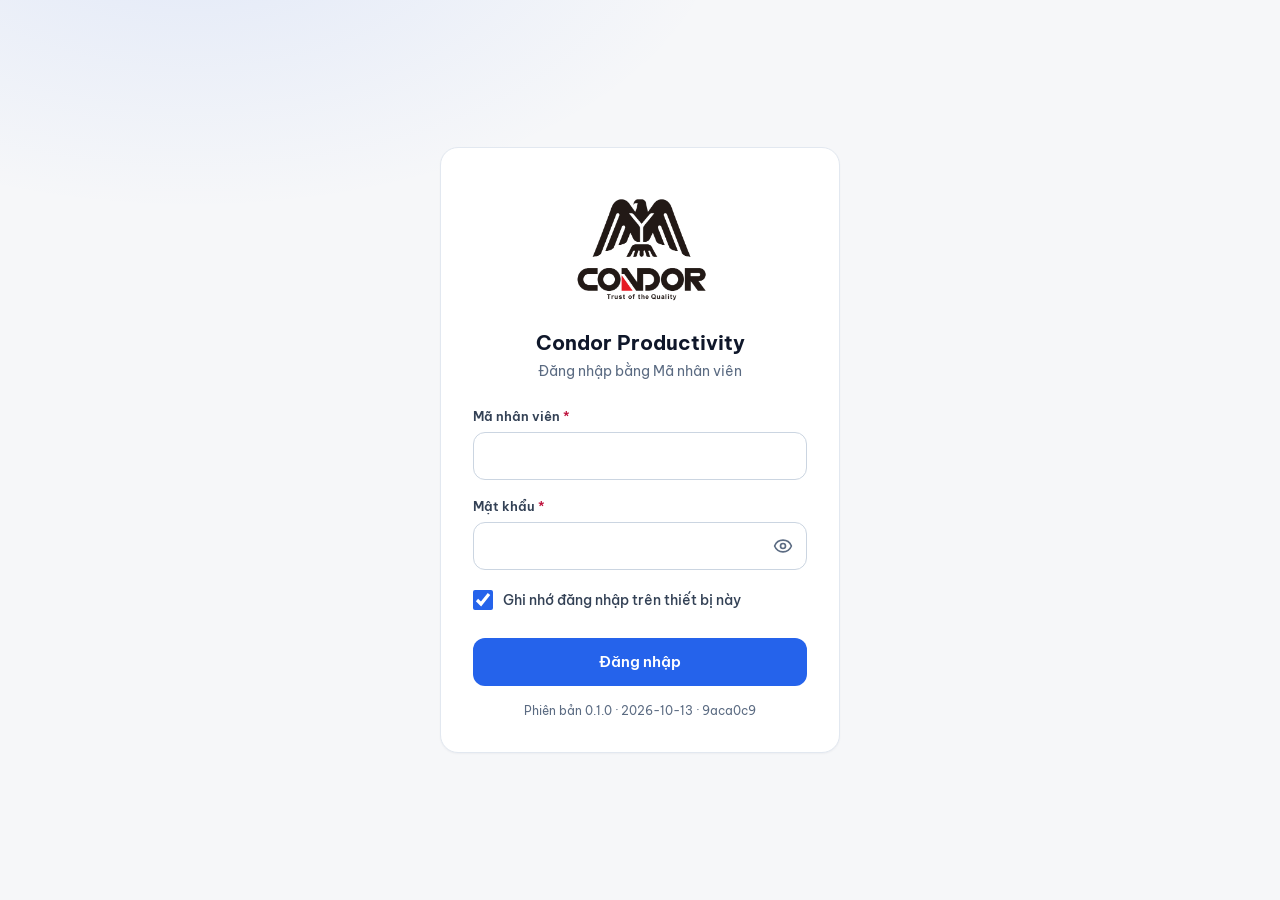
==== commit a7c77778: "Cập nhật /v2-test/ (bản 9aca0c9)" ====
--- a/v2-test/index.html
+++ b/v2-test/index.html
@@ -9,10 +9,10 @@
   <link rel="preconnect" href="https://fonts.googleapis.com">
   <link rel="preconnect" href="https://fonts.gstatic.com" crossorigin>
   <link href="https://fonts.googleapis.com/css2?family=Be+Vietnam+Pro:wght@400;500;600;700;800&family=Noto+Sans:wght@400;500;600;700&display=swap" rel="stylesheet">
-  <script type="module" crossorigin src="./assets/index-IubShc9P.js"></script>
+  <script type="module" crossorigin src="./assets/index-Br3wImBc.js"></script>
   <link rel="modulepreload" crossorigin href="./assets/jsx-runtime-D3jfb0Ew.js">
-  <link rel="modulepreload" crossorigin href="./assets/ui-lxba0p62.js">
-  <link rel="stylesheet" crossorigin href="./assets/index-CEr8cnnc.css">
+  <link rel="modulepreload" crossorigin href="./assets/ui-C3mMgJXL.js">
+  <link rel="stylesheet" crossorigin href="./assets/index-URMSKpSu.css">
 </head>
 <body>
   <div id="root"></div>
--- a/v2-test/assets/index-URMSKpSu.css
+++ b/v2-test/assets/index-URMSKpSu.css
@@ -0,0 +1,2 @@
+/*! tailwindcss v4.3.3 | MIT License | https://tailwindcss.com */
+@layer properties{@supports (((-webkit-hyphens:none)) and (not (margin-trim:inline))) or ((-moz-orient:inline) and (not (color:rgb(from red r g b)))){*,:before,:after,::backdrop{--tw-translate-x:0;--tw-translate-y:0;--tw-translate-z:0;--tw-divide-y-reverse:0;--tw-border-style:solid;--tw-leading:initial;--tw-font-weight:initial;--tw-tracking:initial;--tw-ordinal:initial;--tw-slashed-zero:initial;--tw-numeric-figure:initial;--tw-numeric-spacing:initial;--tw-numeric-fraction:initial;--tw-shadow:0 0 #0000;--tw-shadow-color:initial;--tw-shadow-alpha:100%;--tw-inset-shadow:0 0 #0000;--tw-inset-shadow-color:initial;--tw-inset-shadow-alpha:100%;--tw-ring-color:initial;--tw-ring-shadow:0 0 #0000;--tw-inset-ring-color:initial;--tw-inset-ring-shadow:0 0 #0000;--tw-ring-inset:initial;--tw-ring-offset-width:0px;--tw-ring-offset-color:#fff;--tw-ring-offset-shadow:0 0 #0000;--tw-outline-style:solid;--tw-backdrop-blur:initial;--tw-backdrop-brightness:initial;--tw-backdrop-contrast:initial;--tw-backdrop-grayscale:initial;--tw-backdrop-hue-rotate:initial;--tw-backdrop-invert:initial;--tw-backdrop-opacity:initial;--tw-backdrop-saturate:initial;--tw-backdrop-sepia:initial;--tw-duration:initial;--tw-ease:initial}}}@layer theme{:root,:host{--font-sans:"Be Vietnam Pro", "Noto Sans", ui-sans-serif, system-ui, sans-serif;--font-mono:ui-monospace, SFMono-Regular, Menlo, Monaco, Consolas, "Liberation Mono", "Courier New", monospace;--color-red-700:oklch(50.5% .213 27.518);--color-amber-300:oklch(87.9% .169 91.605);--color-amber-400:oklch(82.8% .189 84.429);--color-amber-500:oklch(76.9% .188 70.08);--color-emerald-50:oklch(97.9% .021 166.113);--color-emerald-400:oklch(76.5% .177 163.223);--color-emerald-600:oklch(59.6% .145 163.225);--color-emerald-700:oklch(50.8% .118 165.612);--color-blue-50:oklch(97% .014 254.604);--color-blue-200:oklch(88.2% .059 254.128);--color-blue-700:oklch(48.8% .243 264.376);--color-violet-50:oklch(96.9% .016 293.756);--color-violet-700:oklch(49.1% .27 292.581);--color-rose-400:oklch(71.2% .194 13.428);--color-rose-600:oklch(58.6% .253 17.585);--color-slate-50:oklch(98.4% .003 247.858);--color-slate-200:oklch(92.9% .013 255.508);--color-slate-300:oklch(86.9% .022 252.894);--color-slate-400:oklch(70.4% .04 256.788);--color-slate-900:oklch(20.8% .042 265.755);--color-white:#fff;--spacing:.25rem;--container-xs:20rem;--container-sm:24rem;--container-md:28rem;--container-xl:36rem;--container-3xl:48rem;--text-xs:.75rem;--text-xs--line-height:calc(1 / .75);--text-sm:.875rem;--text-sm--line-height:calc(1.25 / .875);--text-base:1rem;--text-base--line-height:calc(1.5 / 1);--text-lg:1.125rem;--text-lg--line-height:calc(1.75 / 1.125);--text-xl:1.25rem;--text-xl--line-height:calc(1.75 / 1.25);--font-weight-normal:400;--font-weight-medium:500;--font-weight-semibold:600;--font-weight-bold:700;--tracking-tight:-.025em;--tracking-wide:.025em;--leading-tight:1.25;--leading-snug:1.375;--leading-relaxed:1.625;--radius-md:.375rem;--radius-lg:.5rem;--radius-xl:.75rem;--radius-2xl:1rem;--ease-out:cubic-bezier(0, 0, .2, 1);--animate-spin:spin 1s linear infinite;--animate-pulse:pulse 2s cubic-bezier(.4, 0, .6, 1) infinite;--default-transition-duration:.15s;--default-transition-timing-function:cubic-bezier(.4, 0, .2, 1);--default-font-family:var(--font-sans);--default-mono-font-family:var(--font-mono);--color-bg:#f6f7f9;--color-surface:#fff;--color-surface-2:#f1f5f9;--color-line:#e2e8f0;--color-line-strong:#cbd5e1;--color-ink:#0f172a;--color-ink-2:#334155;--color-ink-3:#5b6b82;--color-primary:#2563eb;--color-primary-hover:#1d4ed8;--color-primary-soft:#eff6ff;--color-success:#047857;--color-success-soft:#ecfdf5;--color-success-line:#a7f3d0;--color-warning:#92400e;--color-warning-soft:#fffbeb;--color-warning-line:#fde68a;--color-danger:#be123c;--color-danger-soft:#fff1f2;--color-danger-line:#fecdd3;--color-danger-solid:#dc2626;--animate-sheet:sheet-in .26s cubic-bezier(.2,.8,.2,1);--animate-fade:fade-in .2s cubic-bezier(.2,.8,.2,1)}}@layer base{*,:after,:before,::backdrop{box-sizing:border-box;border:0 solid;margin:0;padding:0}::file-selector-button{box-sizing:border-box;border:0 solid;margin:0;padding:0}html,:host{-webkit-text-size-adjust:100%;tab-size:4;line-height:1.5;font-family:var(--default-font-family,-apple-system, BlinkMacSystemFont, "Segoe UI", Roboto, "Helvetica Neue", "Noto Sans", Arial, sans-serif, "Apple Color Emoji", "Segoe UI Emoji", "Segoe UI Symbol", "Noto Color Emoji");font-feature-settings:var(--default-font-feature-settings,normal);font-variation-settings:var(--default-font-variation-settings,normal);-webkit-tap-highlight-color:transparent}hr{height:0;color:inherit;border-top-width:1px}abbr:where([title]){-webkit-text-decoration:underline dotted;text-decoration:underline dotted}h1,h2,h3,h4,h5,h6{font-size:inherit;font-weight:inherit}a{color:inherit;-webkit-text-decoration:inherit;-webkit-text-decoration:inherit;-webkit-text-decoration:inherit;-webkit-text-decoration:inherit;text-decoration:inherit}b,strong{font-weight:bolder}code,kbd,samp,pre{font-family:var(--default-mono-font-family,ui-monospace, SFMono-Regular, Menlo, Monaco, Consolas, "Liberation Mono", "Courier New", monospace);font-feature-settings:var(--default-mono-font-feature-settings,normal);font-variation-settings:var(--default-mono-font-variation-settings,normal);font-size:1em}small{font-size:80%}sub,sup{vertical-align:baseline;font-size:75%;line-height:0;position:relative}sub{bottom:-.25em}sup{top:-.5em}table{text-indent:0;border-color:inherit;border-collapse:collapse}:-moz-focusring:where(:not(iframe)){outline:auto}progress{vertical-align:baseline}summary{display:list-item}ol,ul,menu{list-style:none}img,svg,video,canvas,audio,iframe,embed,object{vertical-align:middle;display:block}img,video{max-width:100%;height:auto}button,input,select,optgroup,textarea{font:inherit;font-feature-settings:inherit;font-variation-settings:inherit;letter-spacing:inherit;color:inherit;opacity:1;background-color:#0000;border-radius:0}::file-selector-button{font:inherit;font-feature-settings:inherit;font-variation-settings:inherit;letter-spacing:inherit;color:inherit;opacity:1;background-color:#0000;border-radius:0}:where(select:is([multiple],[size])) optgroup{font-weight:bolder}:where(select:is([multiple],[size])) optgroup option{padding-inline-start:20px}::file-selector-button{margin-inline-end:4px}::placeholder{opacity:1}@supports (not ((-webkit-appearance:-apple-pay-button))) or (contain-intrinsic-size:1px){::placeholder{color:currentColor}@supports (color:color-mix(in lab, red, red)){::placeholder{color:color-mix(in oklab, currentcolor 50%, transparent)}}}textarea{resize:vertical}::-webkit-search-decoration{-webkit-appearance:none}::-webkit-date-and-time-value{min-height:1lh;text-align:inherit}::-webkit-datetime-edit{display:inline-flex}::-webkit-datetime-edit-fields-wrapper{padding:0}::-webkit-datetime-edit{padding-block:0}::-webkit-datetime-edit-year-field{padding-block:0}::-webkit-datetime-edit-month-field{padding-block:0}::-webkit-datetime-edit-day-field{padding-block:0}::-webkit-datetime-edit-hour-field{padding-block:0}::-webkit-datetime-edit-minute-field{padding-block:0}::-webkit-datetime-edit-second-field{padding-block:0}::-webkit-datetime-edit-millisecond-field{padding-block:0}::-webkit-datetime-edit-meridiem-field{padding-block:0}::-webkit-calendar-picker-indicator{line-height:1}:-moz-ui-invalid{box-shadow:none}button,input:where([type=button],[type=reset],[type=submit]){appearance:button}::file-selector-button{appearance:button}::-webkit-inner-spin-button{height:auto}::-webkit-outer-spin-button{height:auto}[hidden]:where(:not([hidden=until-found])){display:none!important}html,body,#root{height:100%}body{background:var(--color-bg);color:var(--color-ink-2);font-family:var(--font-sans);-webkit-font-smoothing:antialiased;-webkit-tap-highlight-color:transparent;margin:0;font-size:15px;line-height:1.55}button{cursor:pointer;touch-action:manipulation}button:disabled{cursor:not-allowed}h1,h2,h3{color:var(--color-ink);text-wrap:balance}:focus-visible{outline:2px solid var(--color-primary);outline-offset:2px;border-radius:6px}table{font-variant-numeric:tabular-nums}@media (prefers-reduced-motion:reduce){*,:before,:after{transition-duration:.01ms!important;animation-duration:.01ms!important}}}@layer components;@layer utilities{.\@container{container-type:inline-size}.pointer-events-none{pointer-events:none}.collapse{visibility:collapse}.visible{visibility:visible}.sr-only{clip-path:inset(50%);white-space:nowrap;border-width:0;width:1px;height:1px;margin:-1px;padding:0;position:absolute;overflow:hidden}.absolute{position:absolute}.fixed{position:fixed}.relative{position:relative}.sticky{position:sticky}.inset-0{inset:0}.inset-y-0{inset-block:0}.inset-y-1{inset-block:var(--spacing)}.-top-1{top:calc(var(--spacing) * -1)}.top-0{top:0}.top-1\/2{top:50%}.top-2{top:calc(var(--spacing) * 2)}.top-2\.5{top:calc(var(--spacing) * 2.5)}.top-3{top:calc(var(--spacing) * 3)}.right-0{right:0}.right-1{right:var(--spacing)}.right-3{right:calc(var(--spacing) * 3)}.right-4{right:calc(var(--spacing) * 4)}.right-\[calc\(3\.6rem\+0\.5rem\)\]{right:4.1rem}.-bottom-1{bottom:calc(var(--spacing) * -1)}.bottom-0{bottom:0}.bottom-2\.5{bottom:calc(var(--spacing) * 2.5)}.bottom-20{bottom:calc(var(--spacing) * 20)}.bottom-24{bottom:calc(var(--spacing) * 24)}.bottom-\[calc\(4\.75rem\+env\(safe-area-inset-bottom\)\)\]{bottom:calc(4.75rem + env(safe-area-inset-bottom))}.left-0{left:0}.left-1\/2{left:50%}.left-3{left:calc(var(--spacing) * 3)}.left-\[calc\(5\.5rem\+0\.5rem\)\]{left:6rem}.z-10{z-index:10}.z-20{z-index:20}.z-40{z-index:40}.z-\[60\]{z-index:60}.z-\[80\]{z-index:80}.z-\[200\]{z-index:200}.order-1{order:1}.order-2{order:2}.order-3{order:3}.order-4{order:4}.order-5{order:5}.order-6{order:6}.order-7{order:7}.col-span-2{grid-column:span 2/span 2}.m-0{margin:0}.mx-auto{margin-inline:auto}.my-4{margin-block:calc(var(--spacing) * 4)}.-mt-1{margin-top:calc(var(--spacing) * -1)}.-mt-3{margin-top:calc(var(--spacing) * -3)}.mt-0{margin-top:0}.mt-0\.5{margin-top:calc(var(--spacing) * .5)}.mt-1{margin-top:var(--spacing)}.mt-1\.5{margin-top:calc(var(--spacing) * 1.5)}.mt-2{margin-top:calc(var(--spacing) * 2)}.mt-2\.5{margin-top:calc(var(--spacing) * 2.5)}.mt-3{margin-top:calc(var(--spacing) * 3)}.mt-3\.5{margin-top:calc(var(--spacing) * 3.5)}.mt-4{margin-top:calc(var(--spacing) * 4)}.mt-5{margin-top:calc(var(--spacing) * 5)}.mr-1{margin-right:var(--spacing)}.mr-1\.5{margin-right:calc(var(--spacing) * 1.5)}.mr-2{margin-right:calc(var(--spacing) * 2)}.mb-0{margin-bottom:0}.mb-1{margin-bottom:var(--spacing)}.mb-1\.5{margin-bottom:calc(var(--spacing) * 1.5)}.mb-2{margin-bottom:calc(var(--spacing) * 2)}.mb-2\.5{margin-bottom:calc(var(--spacing) * 2.5)}.mb-3{margin-bottom:calc(var(--spacing) * 3)}.mb-3\.5{margin-bottom:calc(var(--spacing) * 3.5)}.mb-4{margin-bottom:calc(var(--spacing) * 4)}.mb-5{margin-bottom:calc(var(--spacing) * 5)}.mb-6{margin-bottom:calc(var(--spacing) * 6)}.-ml-2{margin-left:calc(var(--spacing) * -2)}.ml-2{margin-left:calc(var(--spacing) * 2)}.block{display:block}.contents{display:contents}.flex{display:flex}.grid{display:grid}.hidden{display:none}.inline-block{display:inline-block}.inline-flex{display:inline-flex}.table{display:table}.size-1\.5{width:calc(var(--spacing) * 1.5);height:calc(var(--spacing) * 1.5)}.size-2\.5{width:calc(var(--spacing) * 2.5);height:calc(var(--spacing) * 2.5)}.size-3{width:calc(var(--spacing) * 3);height:calc(var(--spacing) * 3)}.size-3\.5{width:calc(var(--spacing) * 3.5);height:calc(var(--spacing) * 3.5)}.size-4{width:calc(var(--spacing) * 4);height:calc(var(--spacing) * 4)}.size-5{width:calc(var(--spacing) * 5);height:calc(var(--spacing) * 5)}.size-7{width:calc(var(--spacing) * 7);height:calc(var(--spacing) * 7)}.size-8{width:calc(var(--spacing) * 8);height:calc(var(--spacing) * 8)}.size-9{width:calc(var(--spacing) * 9);height:calc(var(--spacing) * 9)}.size-10{width:calc(var(--spacing) * 10);height:calc(var(--spacing) * 10)}.size-11{width:calc(var(--spacing) * 11);height:calc(var(--spacing) * 11)}.size-12{width:calc(var(--spacing) * 12);height:calc(var(--spacing) * 12)}.size-\[18px\]{width:18px;height:18px}.size-\[22px\]{width:22px;height:22px}.size-\[150px\]{width:150px;height:150px}.size-full{width:100%;height:100%}.h-1{height:var(--spacing)}.h-2{height:calc(var(--spacing) * 2)}.h-3{height:calc(var(--spacing) * 3)}.h-4{height:calc(var(--spacing) * 4)}.h-7{height:calc(var(--spacing) * 7)}.h-9{height:calc(var(--spacing) * 9)}.h-\[3px\]{height:3px}.h-\[230px\]{height:230px}.h-\[260px\]{height:260px}.h-full{height:100%}.max-h-\[88dvh\]{max-height:88dvh}.field-input{width:100%;min-height:48px;color:var(--color-ink);background:var(--color-surface);border:1px solid var(--color-line-strong);border-radius:12px;padding:10px 14px;font-size:16px;transition:border-color .12s,box-shadow .12s}.field-input:hover{border-color:#94a3b8}.field-input:focus{border-color:var(--color-primary);outline:none;box-shadow:0 0 0 3px #2563eb2e}.\!min-h-10{min-height:calc(var(--spacing) * 10)!important}.\!min-h-11{min-height:calc(var(--spacing) * 11)!important}.\!min-h-12{min-height:calc(var(--spacing) * 12)!important}.min-h-10{min-height:calc(var(--spacing) * 10)}.min-h-11{min-height:calc(var(--spacing) * 11)}.min-h-12{min-height:calc(var(--spacing) * 12)}.min-h-\[2\.75em\]{min-height:2.75em}.min-h-\[52px\]{min-height:52px}.min-h-\[58px\]{min-height:58px}.min-h-dvh{min-height:100dvh}.\!w-auto{width:auto!important}.w-3{width:calc(var(--spacing) * 3)}.w-8{width:calc(var(--spacing) * 8)}.w-10{width:calc(var(--spacing) * 10)}.w-\[3px\]{width:3px}.w-full{width:100%}.max-w-3xl{max-width:var(--container-3xl)}.max-w-\[11rem\]{max-width:11rem}.max-w-\[13rem\]{max-width:13rem}.max-w-\[14rem\]{max-width:14rem}.max-w-\[55\%\]{max-width:55%}.max-w-\[400px\]{max-width:400px}.max-w-\[1400px\]{max-width:1400px}.max-w-\[calc\(100vw-24px\)\]{max-width:calc(100vw - 24px)}.max-w-\[min\(440px\,calc\(100vw-32px\)\)\]{max-width:min(440px,100vw - 32px)}.max-w-full{max-width:100%}.max-w-md{max-width:var(--container-md)}.max-w-sm{max-width:var(--container-sm)}.max-w-xl{max-width:var(--container-xl)}.max-w-xs{max-width:var(--container-xs)}.min-w-0{min-width:0}.min-w-\[12rem\]{min-width:12rem}.min-w-\[14rem\]{min-width:14rem}.min-w-\[110px\]{min-width:110px}.min-w-\[180px\]{min-width:180px}.min-w-\[200px\]{min-width:200px}.min-w-\[220px\]{min-width:220px}.flex-1{flex:1}.shrink-0{flex-shrink:0}.grow{flex-grow:1}.basis-56{flex-basis:calc(var(--spacing) * 56)}.basis-full{flex-basis:100%}.border-collapse{border-collapse:collapse}.-translate-x-1\/2{--tw-translate-x:calc(calc(1 / 2 * 100%) * -1);translate:var(--tw-translate-x) var(--tw-translate-y)}.-translate-x-full{--tw-translate-x:-100%;translate:var(--tw-translate-x) var(--tw-translate-y)}.-translate-y-1\/2{--tw-translate-y:calc(calc(1 / 2 * 100%) * -1);translate:var(--tw-translate-x) var(--tw-translate-y)}.-translate-y-\[160\%\]{--tw-translate-y:calc(160% * -1);translate:var(--tw-translate-x) var(--tw-translate-y)}.-translate-y-full{--tw-translate-y:-100%;translate:var(--tw-translate-x) var(--tw-translate-y)}.translate-y-0{--tw-translate-y:0px;translate:var(--tw-translate-x) var(--tw-translate-y)}.translate-y-2{--tw-translate-y:calc(var(--spacing) * 2);translate:var(--tw-translate-x) var(--tw-translate-y)}.translate-y-full{--tw-translate-y:100%;translate:var(--tw-translate-x) var(--tw-translate-y)}.-rotate-90{rotate:-90deg}.rotate-180{rotate:180deg}.animate-fade{animation:var(--animate-fade)}.animate-pulse{animation:var(--animate-pulse)}.animate-sheet{animation:var(--animate-sheet)}.animate-spin{animation:var(--animate-spin)}.cursor-pointer{cursor:pointer}.\[scrollbar-width\:thin\]{scrollbar-width:thin}.list-none{list-style-type:none}.grid-cols-1{grid-template-columns:repeat(1,minmax(0,1fr))}.grid-cols-2{grid-template-columns:repeat(2,minmax(0,1fr))}.grid-cols-3{grid-template-columns:repeat(3,minmax(0,1fr))}.grid-cols-7{grid-template-columns:repeat(7,minmax(0,1fr))}.grid-cols-\[3\.4rem_minmax\(0\,1fr\)_5\.4rem\]{grid-template-columns:3.4rem minmax(0,1fr) 5.4rem}.grid-cols-\[minmax\(0\,1fr\)_minmax\(0\,1fr\)\]{grid-template-columns:minmax(0,1fr) minmax(0,1fr)}.grid-cols-\[minmax\(0\,5\.5rem\)_1fr_3\.6rem\]{grid-template-columns:minmax(0,5.5rem) 1fr 3.6rem}.flex-col{flex-direction:column}.flex-wrap{flex-wrap:wrap}.items-baseline{align-items:baseline}.items-center{align-items:center}.items-end{align-items:flex-end}.items-start{align-items:flex-start}.justify-between{justify-content:space-between}.justify-center{justify-content:center}.justify-end{justify-content:flex-end}.gap-0\.5{gap:calc(var(--spacing) * .5)}.gap-1{gap:var(--spacing)}.gap-1\.5{gap:calc(var(--spacing) * 1.5)}.gap-2{gap:calc(var(--spacing) * 2)}.gap-2\.5{gap:calc(var(--spacing) * 2.5)}.gap-3{gap:calc(var(--spacing) * 3)}.gap-4{gap:calc(var(--spacing) * 4)}.gap-6{gap:calc(var(--spacing) * 6)}.gap-x-2\.5{column-gap:calc(var(--spacing) * 2.5)}.gap-x-3{column-gap:calc(var(--spacing) * 3)}.gap-x-4{column-gap:calc(var(--spacing) * 4)}.gap-x-5{column-gap:calc(var(--spacing) * 5)}.gap-x-8{column-gap:calc(var(--spacing) * 8)}.gap-y-1{row-gap:var(--spacing)}.gap-y-1\.5{row-gap:calc(var(--spacing) * 1.5)}.gap-y-2{row-gap:calc(var(--spacing) * 2)}.gap-y-5{row-gap:calc(var(--spacing) * 5)}:where(.divide-y>:not(:last-child)){--tw-divide-y-reverse:0;border-bottom-style:var(--tw-border-style);border-top-style:var(--tw-border-style);border-top-width:calc(1px * var(--tw-divide-y-reverse));border-bottom-width:calc(1px * calc(1 - var(--tw-divide-y-reverse)))}:where(.divide-line>:not(:last-child)){border-color:var(--color-line)}.truncate{text-overflow:ellipsis;white-space:nowrap;overflow:hidden}.overflow-hidden{overflow:hidden}.overflow-x-auto{overflow-x:auto}.overflow-y-auto{overflow-y:auto}.rounded{border-radius:.25rem}.rounded-2xl{border-radius:var(--radius-2xl)}.rounded-\[3px\]{border-radius:3px}.rounded-\[4px\]{border-radius:4px}.rounded-\[5px\]{border-radius:5px}.rounded-\[10px\]{border-radius:10px}.rounded-\[14px\]{border-radius:14px}.rounded-\[18px\]{border-radius:18px}.rounded-full{border-radius:2147483647px}.rounded-lg{border-radius:var(--radius-lg)}.rounded-md{border-radius:var(--radius-md)}.rounded-xl{border-radius:var(--radius-xl)}.rounded-t-\[18px\]{border-top-left-radius:18px;border-top-right-radius:18px}.rounded-b-full{border-bottom-right-radius:2147483647px;border-bottom-left-radius:2147483647px}.border{border-style:var(--tw-border-style);border-width:1px}.border-2{border-style:var(--tw-border-style);border-width:2px}.border-\[3px\]{border-style:var(--tw-border-style);border-width:3px}.border-t{border-top-style:var(--tw-border-style);border-top-width:1px}.border-t-2{border-top-style:var(--tw-border-style);border-top-width:2px}.border-r{border-right-style:var(--tw-border-style);border-right-width:1px}.border-b{border-bottom-style:var(--tw-border-style);border-bottom-width:1px}.border-l{border-left-style:var(--tw-border-style);border-left-width:1px}.border-l-2{border-left-style:var(--tw-border-style);border-left-width:2px}.border-l-4{border-left-style:var(--tw-border-style);border-left-width:4px}.border-dashed{--tw-border-style:dashed;border-style:dashed}.border-blue-200{border-color:var(--color-blue-200)}.border-current{border-color:currentColor}.border-danger-line{border-color:var(--color-danger-line)}.border-emerald-400{border-color:var(--color-emerald-400)}.border-line{border-color:var(--color-line)}.border-line-strong{border-color:var(--color-line-strong)}.border-primary{border-color:var(--color-primary)}.border-rose-400{border-color:var(--color-rose-400)}.border-slate-400{border-color:var(--color-slate-400)}.border-success-line{border-color:var(--color-success-line)}.border-transparent{border-color:#0000}.border-warning-line{border-color:var(--color-warning-line)}.border-r-transparent{border-right-color:#0000}.bg-\[\#1F1215\]{background-color:#1f1215}.bg-amber-300{background-color:var(--color-amber-300)}.bg-amber-400{background-color:var(--color-amber-400)}.bg-amber-500{background-color:var(--color-amber-500)}.bg-bg{background-color:var(--color-bg)}.bg-blue-50{background-color:var(--color-blue-50)}.bg-current{background-color:currentColor}.bg-danger-soft{background-color:var(--color-danger-soft)}.bg-danger-soft\/40{background-color:#fff1f266}@supports (color:color-mix(in lab, red, red)){.bg-danger-soft\/40{background-color:color-mix(in oklab, var(--color-danger-soft) 40%, transparent)}}.bg-danger-solid{background-color:var(--color-danger-solid)}.bg-emerald-50{background-color:var(--color-emerald-50)}.bg-emerald-600{background-color:var(--color-emerald-600)}.bg-line-strong{background-color:var(--color-line-strong)}.bg-primary{background-color:var(--color-primary)}.bg-primary-soft{background-color:var(--color-primary-soft)}.bg-rose-600{background-color:var(--color-rose-600)}.bg-slate-300{background-color:var(--color-slate-300)}.bg-slate-900{background-color:var(--color-slate-900)}.bg-slate-900\/55{background-color:#0f172b8c}@supports (color:color-mix(in lab, red, red)){.bg-slate-900\/55{background-color:color-mix(in oklab, var(--color-slate-900) 55%, transparent)}}.bg-success-soft{background-color:var(--color-success-soft)}.bg-surface{background-color:var(--color-surface)}.bg-surface-2{background-color:var(--color-surface-2)}.bg-violet-50{background-color:var(--color-violet-50)}.bg-warning-soft{background-color:var(--color-warning-soft)}.bg-white{background-color:var(--color-white)}.p-0{padding:0}.p-3{padding:calc(var(--spacing) * 3)}.p-4{padding:calc(var(--spacing) * 4)}.p-5{padding:calc(var(--spacing) * 5)}.p-7{padding:calc(var(--spacing) * 7)}.px-1{padding-inline:var(--spacing)}.px-1\.5{padding-inline:calc(var(--spacing) * 1.5)}.px-2{padding-inline:calc(var(--spacing) * 2)}.px-2\.5{padding-inline:calc(var(--spacing) * 2.5)}.px-3{padding-inline:calc(var(--spacing) * 3)}.px-3\.5{padding-inline:calc(var(--spacing) * 3.5)}.px-4{padding-inline:calc(var(--spacing) * 4)}.px-5{padding-inline:calc(var(--spacing) * 5)}.px-\[13px\]{padding-inline:13px}.\!py-1{padding-block:var(--spacing)!important}.\!py-2{padding-block:calc(var(--spacing) * 2)!important}.py-0\.5{padding-block:calc(var(--spacing) * .5)}.py-1{padding-block:var(--spacing)}.py-1\.5{padding-block:calc(var(--spacing) * 1.5)}.py-2{padding-block:calc(var(--spacing) * 2)}.py-2\.5{padding-block:calc(var(--spacing) * 2.5)}.py-3{padding-block:calc(var(--spacing) * 3)}.py-3\.5{padding-block:calc(var(--spacing) * 3.5)}.py-4{padding-block:calc(var(--spacing) * 4)}.py-6{padding-block:calc(var(--spacing) * 6)}.py-9{padding-block:calc(var(--spacing) * 9)}.py-10{padding-block:calc(var(--spacing) * 10)}.py-16{padding-block:calc(var(--spacing) * 16)}.py-\[3px\]{padding-block:3px}.pt-0\.5{padding-top:calc(var(--spacing) * .5)}.pt-2\.5{padding-top:calc(var(--spacing) * 2.5)}.pt-3{padding-top:calc(var(--spacing) * 3)}.pt-4{padding-top:calc(var(--spacing) * 4)}.pt-6{padding-top:calc(var(--spacing) * 6)}.pt-\[max\(8px\,env\(safe-area-inset-top\)\)\]{padding-top:max(8px, env(safe-area-inset-top))}.pr-1{padding-right:var(--spacing)}.pr-2{padding-right:calc(var(--spacing) * 2)}.pr-8{padding-right:calc(var(--spacing) * 8)}.pr-12{padding-right:calc(var(--spacing) * 12)}.pb-0\.5{padding-bottom:calc(var(--spacing) * .5)}.pb-2{padding-bottom:calc(var(--spacing) * 2)}.pb-3\.5{padding-bottom:calc(var(--spacing) * 3.5)}.pb-28{padding-bottom:calc(var(--spacing) * 28)}.pb-\[env\(safe-area-inset-bottom\)\]{padding-bottom:env(safe-area-inset-bottom)}.pb-\[max\(20px\,env\(safe-area-inset-bottom\)\)\]{padding-bottom:max(20px, env(safe-area-inset-bottom))}.pl-3{padding-left:calc(var(--spacing) * 3)}.pl-4{padding-left:calc(var(--spacing) * 4)}.pl-5{padding-left:calc(var(--spacing) * 5)}.pl-9{padding-left:calc(var(--spacing) * 9)}.text-center{text-align:center}.text-left{text-align:left}.text-right{text-align:right}.align-\[-1px\]{vertical-align:-1px}.align-middle{vertical-align:middle}.text-base{font-size:var(--text-base);line-height:var(--tw-leading,var(--text-base--line-height))}.text-lg{font-size:var(--text-lg);line-height:var(--tw-leading,var(--text-lg--line-height))}.text-sm{font-size:var(--text-sm);line-height:var(--tw-leading,var(--text-sm--line-height))}.text-xl{font-size:var(--text-xl);line-height:var(--tw-leading,var(--text-xl--line-height))}.text-xs{font-size:var(--text-xs);line-height:var(--tw-leading,var(--text-xs--line-height))}.text-\[10\.5px\]{font-size:10.5px}.text-\[11\.5px\]{font-size:11.5px}.text-\[11px\]{font-size:11px}.text-\[12\.5px\]{font-size:12.5px}.text-\[12px\]{font-size:12px}.text-\[13\.5px\]{font-size:13.5px}.text-\[13px\]{font-size:13px}.text-\[14\.5px\]{font-size:14.5px}.text-\[14px\]{font-size:14px}.text-\[15px\]{font-size:15px}.text-\[16px\]{font-size:16px}.text-\[17px\]{font-size:17px}.text-\[18px\]{font-size:18px}.text-\[22px\]{font-size:22px}.text-\[24px\]{font-size:24px}.text-\[26px\]{font-size:26px}.text-\[28px\]{font-size:28px}.text-\[30px\]{font-size:30px}.leading-none{--tw-leading:1;line-height:1}.leading-relaxed{--tw-leading:var(--leading-relaxed);line-height:var(--leading-relaxed)}.leading-snug{--tw-leading:var(--leading-snug);line-height:var(--leading-snug)}.leading-tight{--tw-leading:var(--leading-tight);line-height:var(--leading-tight)}.font-bold{--tw-font-weight:var(--font-weight-bold);font-weight:var(--font-weight-bold)}.font-medium{--tw-font-weight:var(--font-weight-medium);font-weight:var(--font-weight-medium)}.font-normal{--tw-font-weight:var(--font-weight-normal);font-weight:var(--font-weight-normal)}.font-semibold{--tw-font-weight:var(--font-weight-semibold);font-weight:var(--font-weight-semibold)}.tracking-\[0\.02em\]{--tw-tracking:.02em;letter-spacing:.02em}.tracking-tight{--tw-tracking:var(--tracking-tight);letter-spacing:var(--tracking-tight)}.tracking-wide{--tw-tracking:var(--tracking-wide);letter-spacing:var(--tracking-wide)}.\[overflow-wrap\:anywhere\]{overflow-wrap:anywhere}.\!whitespace-normal{white-space:normal!important}.whitespace-nowrap{white-space:nowrap}.text-blue-700{color:var(--color-blue-700)}.text-danger{color:var(--color-danger)}.text-emerald-700{color:var(--color-emerald-700)}.text-ink{color:var(--color-ink)}.text-ink-2{color:var(--color-ink-2)}.text-ink-3{color:var(--color-ink-3)}.text-line-strong{color:var(--color-line-strong)}.text-primary{color:var(--color-primary)}.text-primary-hover{color:var(--color-primary-hover)}.text-slate-200{color:var(--color-slate-200)}.text-slate-900{color:var(--color-slate-900)}.text-success{color:var(--color-success)}.text-violet-700{color:var(--color-violet-700)}.text-warning{color:var(--color-warning)}.text-white{color:var(--color-white)}.uppercase{text-transform:uppercase}.tabular-nums{--tw-numeric-spacing:tabular-nums;font-variant-numeric:var(--tw-ordinal,) var(--tw-slashed-zero,) var(--tw-numeric-figure,) var(--tw-numeric-spacing,) var(--tw-numeric-fraction,)}.accent-primary{accent-color:var(--color-primary)}.opacity-0{opacity:0}.opacity-60{opacity:.6}.opacity-80{opacity:.8}.opacity-100{opacity:1}.shadow-\[-6px_0_6px_-6px_rgba\(15\,23\,42\,0\.18\)\]{--tw-shadow:-6px 0 6px -6px var(--tw-shadow-color,#0f172a2e);box-shadow:var(--tw-inset-shadow), var(--tw-inset-ring-shadow), var(--tw-ring-offset-shadow), var(--tw-ring-shadow), var(--tw-shadow)}.shadow-\[0_-4px_16px_rgb\(15_23_42\/0\.06\)\]{--tw-shadow:0 -4px 16px var(--tw-shadow-color,#0f172a0f);box-shadow:var(--tw-inset-shadow), var(--tw-inset-ring-shadow), var(--tw-ring-offset-shadow), var(--tw-ring-shadow), var(--tw-shadow)}.shadow-\[0_6px_18px_rgb\(37_99_235\/0\.28\)\]{--tw-shadow:0 6px 18px var(--tw-shadow-color,#2563eb47);box-shadow:var(--tw-inset-shadow), var(--tw-inset-ring-shadow), var(--tw-ring-offset-shadow), var(--tw-ring-shadow), var(--tw-shadow)}.shadow-card{--tw-shadow:0 1px 2px var(--tw-shadow-color,#0f172a0a);box-shadow:var(--tw-inset-shadow), var(--tw-inset-ring-shadow), var(--tw-ring-offset-shadow), var(--tw-ring-shadow), var(--tw-shadow)}.shadow-pop{--tw-shadow:0 24px 48px var(--tw-shadow-color,#0f172a38);box-shadow:var(--tw-inset-shadow), var(--tw-inset-ring-shadow), var(--tw-ring-offset-shadow), var(--tw-ring-shadow), var(--tw-shadow)}.ring-2{--tw-ring-shadow:var(--tw-ring-inset,) 0 0 0 calc(2px + var(--tw-ring-offset-width)) var(--tw-ring-color,currentcolor);box-shadow:var(--tw-inset-shadow), var(--tw-inset-ring-shadow), var(--tw-ring-offset-shadow), var(--tw-ring-shadow), var(--tw-shadow)}.ring-primary{--tw-ring-color:var(--color-primary)}.ring-offset-1{--tw-ring-offset-width:1px;--tw-ring-offset-shadow:var(--tw-ring-inset,) 0 0 0 var(--tw-ring-offset-width) var(--tw-ring-offset-color)}.outline{outline-style:var(--tw-outline-style);outline-width:1px}.backdrop-blur-\[3px\]{--tw-backdrop-blur:blur(3px);-webkit-backdrop-filter:var(--tw-backdrop-blur,) var(--tw-backdrop-brightness,) var(--tw-backdrop-contrast,) var(--tw-backdrop-grayscale,) var(--tw-backdrop-hue-rotate,) var(--tw-backdrop-invert,) var(--tw-backdrop-opacity,) var(--tw-backdrop-saturate,) var(--tw-backdrop-sepia,);backdrop-filter:var(--tw-backdrop-blur,) var(--tw-backdrop-brightness,) var(--tw-backdrop-contrast,) var(--tw-backdrop-grayscale,) var(--tw-backdrop-hue-rotate,) var(--tw-backdrop-invert,) var(--tw-backdrop-opacity,) var(--tw-backdrop-saturate,) var(--tw-backdrop-sepia,)}.transition-\[background-color\,border-color\,transform\]{transition-property:background-color,border-color,transform;transition-timing-function:var(--tw-ease,var(--default-transition-timing-function));transition-duration:var(--tw-duration,var(--default-transition-duration))}.transition-\[border-color\,box-shadow\]{transition-property:border-color,box-shadow;transition-timing-function:var(--tw-ease,var(--default-transition-timing-function));transition-duration:var(--tw-duration,var(--default-transition-duration))}.transition-\[opacity\,transform\]{transition-property:opacity,transform;transition-timing-function:var(--tw-ease,var(--default-transition-timing-function));transition-duration:var(--tw-duration,var(--default-transition-duration))}.transition-\[stroke-dashoffset\]{transition-property:stroke-dashoffset;transition-timing-function:var(--tw-ease,var(--default-transition-timing-function));transition-duration:var(--tw-duration,var(--default-transition-duration))}.transition-\[width\]{transition-property:width;transition-timing-function:var(--tw-ease,var(--default-transition-timing-function));transition-duration:var(--tw-duration,var(--default-transition-duration))}.transition-colors{transition-property:color,background-color,border-color,outline-color,text-decoration-color,fill,stroke,--tw-gradient-from,--tw-gradient-via,--tw-gradient-to;transition-timing-function:var(--tw-ease,var(--default-transition-timing-function));transition-duration:var(--tw-duration,var(--default-transition-duration))}.transition-transform{transition-property:transform,translate,scale,rotate;transition-timing-function:var(--tw-ease,var(--default-transition-timing-function));transition-duration:var(--tw-duration,var(--default-transition-duration))}.duration-100{--tw-duration:.1s;transition-duration:.1s}.duration-200{--tw-duration:.2s;transition-duration:.2s}.duration-700{--tw-duration:.7s;transition-duration:.7s}.ease-out{--tw-ease:var(--ease-out);transition-timing-function:var(--ease-out)}.outline-none{--tw-outline-style:none;outline-style:none}.file\:mr-3::file-selector-button{margin-right:calc(var(--spacing) * 3)}.file\:min-h-10::file-selector-button{min-height:calc(var(--spacing) * 10)}.file\:cursor-pointer::file-selector-button{cursor:pointer}.file\:rounded-lg::file-selector-button{border-radius:var(--radius-lg)}.file\:border::file-selector-button{border-style:var(--tw-border-style);border-width:1px}.file\:border-solid::file-selector-button{--tw-border-style:solid;border-style:solid}.file\:border-line-strong::file-selector-button{border-color:var(--color-line-strong)}.file\:bg-surface::file-selector-button{background-color:var(--color-surface)}.file\:px-3\.5::file-selector-button{padding-inline:calc(var(--spacing) * 3.5)}.file\:font-semibold::file-selector-button{--tw-font-weight:var(--font-weight-semibold);font-weight:var(--font-weight-semibold)}.file\:text-ink-2::file-selector-button{color:var(--color-ink-2)}.focus-within\:translate-y-0:focus-within{--tw-translate-y:0px;translate:var(--tw-translate-x) var(--tw-translate-y)}@media (hover:hover){.hover\:border-amber-400:hover{border-color:var(--color-amber-400)}.hover\:border-blue-200:hover{border-color:var(--color-blue-200)}.hover\:border-primary:hover{border-color:var(--color-primary)}.hover\:border-slate-400:hover{border-color:var(--color-slate-400)}.hover\:bg-emerald-700:hover{background-color:var(--color-emerald-700)}.hover\:bg-line:hover{background-color:var(--color-line)}.hover\:bg-primary-hover:hover{background-color:var(--color-primary-hover)}.hover\:bg-primary-soft:hover{background-color:var(--color-primary-soft)}.hover\:bg-red-700:hover{background-color:var(--color-red-700)}.hover\:bg-slate-50:hover{background-color:var(--color-slate-50)}.hover\:bg-surface-2:hover{background-color:var(--color-surface-2)}.hover\:text-ink:hover{color:var(--color-ink)}.hover\:text-primary-hover:hover{color:var(--color-primary-hover)}.hover\:shadow-md:hover{--tw-shadow:0 4px 6px -1px var(--tw-shadow-color,#0000001a), 0 2px 4px -2px var(--tw-shadow-color,#0000001a);box-shadow:var(--tw-inset-shadow), var(--tw-inset-ring-shadow), var(--tw-ring-offset-shadow), var(--tw-ring-shadow), var(--tw-shadow)}}.focus\:translate-y-0:focus{--tw-translate-y:0px;translate:var(--tw-translate-x) var(--tw-translate-y)}.active\:bg-line:active{background-color:var(--color-line)}@media (hover:hover){.enabled\:hover\:border-slate-400:enabled:hover{border-color:var(--color-slate-400)}}.active\:enabled\:scale-\[\.985\]:active:enabled{scale:.985}.disabled\:bg-slate-400:disabled{background-color:var(--color-slate-400)}.disabled\:opacity-40:disabled{opacity:.4}.disabled\:opacity-60:disabled{opacity:.6}@media (prefers-reduced-motion:reduce){.motion-reduce\:transition-none{transition-property:none}}@media not all and (width>=820px){.max-md\:sticky{position:sticky}.max-md\:bottom-\[calc\(4\.75rem\+env\(safe-area-inset-bottom\)\)\]{bottom:calc(4.75rem + env(safe-area-inset-bottom))}.max-md\:z-10{z-index:10}.max-md\:flex-1{flex:1}.max-md\:basis-full{flex-basis:100%}.max-md\:rounded-2xl{border-radius:var(--radius-2xl)}.max-md\:border{border-style:var(--tw-border-style);border-width:1px}.max-md\:border-line-strong{border-color:var(--color-line-strong)}.max-md\:bg-surface{background-color:var(--color-surface)}.max-md\:p-2\.5{padding:calc(var(--spacing) * 2.5)}.max-md\:px-5{padding-inline:calc(var(--spacing) * 5)}.max-md\:shadow-\[0_6px_18px_rgb\(15_23_42\/0\.16\)\]{--tw-shadow:0 6px 18px var(--tw-shadow-color,#0f172a29);box-shadow:var(--tw-inset-shadow), var(--tw-inset-ring-shadow), var(--tw-ring-offset-shadow), var(--tw-ring-shadow), var(--tw-shadow)}}@media (width>=820px){.md\:sticky{position:sticky}.md\:top-0{top:0}.md\:right-6{right:calc(var(--spacing) * 6)}.md\:bottom-4{bottom:calc(var(--spacing) * 4)}.md\:bottom-6{bottom:calc(var(--spacing) * 6)}.md\:order-last{order:9999}.md\:col-auto{grid-column:auto}.md\:col-span-1{grid-column:span 1/span 1}.md\:mb-4{margin-bottom:calc(var(--spacing) * 4)}.md\:mb-5{margin-bottom:calc(var(--spacing) * 5)}.md\:block{display:block}.md\:flex{display:flex}.md\:hidden{display:none}.md\:size-9{width:calc(var(--spacing) * 9);height:calc(var(--spacing) * 9)}.md\:h-dvh{height:100dvh}.md\:min-h-0{min-height:0}.md\:\!w-auto{width:auto!important}.md\:w-\[248px\]{width:248px}.md\:w-auto{width:auto}.md\:max-w-\[11rem\]{max-width:11rem}.md\:max-w-\[14rem\]{max-width:14rem}.md\:max-w-\[16rem\]{max-width:16rem}.md\:max-w-sm{max-width:var(--container-sm)}.md\:min-w-\[180px\]{min-width:180px}.md\:flex-1{flex:1}.md\:flex-none{flex:none}.md\:shrink-0{flex-shrink:0}.md\:grid-cols-1{grid-template-columns:repeat(1,minmax(0,1fr))}.md\:grid-cols-2{grid-template-columns:repeat(2,minmax(0,1fr))}.md\:grid-cols-3{grid-template-columns:repeat(3,minmax(0,1fr))}.md\:grid-cols-4{grid-template-columns:repeat(4,minmax(0,1fr))}.md\:grid-cols-\[minmax\(0\,30rem\)_minmax\(0\,1fr\)\]{grid-template-columns:minmax(0,30rem) minmax(0,1fr)}.md\:flex-col{flex-direction:column}.md\:flex-row{flex-direction:row}.md\:flex-wrap{flex-wrap:wrap}.md\:items-center{align-items:center}.md\:items-start{align-items:flex-start}.md\:gap-4{gap:calc(var(--spacing) * 4)}.md\:rounded-2xl{border-radius:var(--radius-2xl)}.md\:p-4{padding:calc(var(--spacing) * 4)}.md\:p-6{padding:calc(var(--spacing) * 6)}.md\:p-8{padding:calc(var(--spacing) * 8)}.md\:px-3\.5{padding-inline:calc(var(--spacing) * 3.5)}.md\:px-5{padding-inline:calc(var(--spacing) * 5)}.md\:px-8{padding-inline:calc(var(--spacing) * 8)}.md\:py-3{padding-block:calc(var(--spacing) * 3)}.md\:py-4\.5{padding-block:calc(var(--spacing) * 4.5)}.md\:pt-0{padding-top:0}.md\:pt-8{padding-top:calc(var(--spacing) * 8)}.md\:pb-6{padding-bottom:calc(var(--spacing) * 6)}.md\:pb-12{padding-bottom:calc(var(--spacing) * 12)}.md\:text-\[12\.5px\]{font-size:12.5px}.md\:text-\[17px\]{font-size:17px}.md\:text-\[20px\]{font-size:20px}.md\:text-\[26px\]{font-size:26px}.md\:text-\[30px\]{font-size:30px}}@media (width>=1180px){.min-\[1180px\]\:static{position:static}.min-\[1180px\]\:sticky{position:sticky}.min-\[1180px\]\:top-6{top:calc(var(--spacing) * 6)}.min-\[1180px\]\:col-span-2{grid-column:span 2/span 2}.min-\[1180px\]\:block{display:block}.min-\[1180px\]\:grid{display:grid}.min-\[1180px\]\:hidden{display:none}.min-\[1180px\]\:max-h-\[calc\(100dvh-3rem\)\]{max-height:calc(100dvh - 3rem)}.min-\[1180px\]\:max-w-none{max-width:none}.min-\[1180px\]\:grid-cols-2{grid-template-columns:repeat(2,minmax(0,1fr))}.min-\[1180px\]\:grid-cols-4{grid-template-columns:repeat(4,minmax(0,1fr))}.min-\[1180px\]\:grid-cols-5{grid-template-columns:repeat(5,minmax(0,1fr))}.min-\[1180px\]\:grid-cols-\[minmax\(0\,1fr\)_minmax\(0\,25rem\)\]{grid-template-columns:minmax(0,1fr) minmax(0,25rem)}.min-\[1180px\]\:items-start{align-items:flex-start}.min-\[1180px\]\:gap-x-5{column-gap:calc(var(--spacing) * 5)}.min-\[1180px\]\:overflow-y-auto{overflow-y:auto}.min-\[1180px\]\:shadow-none{--tw-shadow:0 0 #0000;box-shadow:var(--tw-inset-shadow), var(--tw-inset-ring-shadow), var(--tw-ring-offset-shadow), var(--tw-ring-shadow), var(--tw-shadow)}}@media (width>=1500px){.min-\[1500px\]\:grid-cols-5{grid-template-columns:repeat(5,minmax(0,1fr))}}@media (width>=40rem){.sm\:col-span-1{grid-column:span 1/span 1}.sm\:mt-\[1\.4rem\]{margin-top:1.4rem}.sm\:block{display:block}.sm\:inline{display:inline}.sm\:flex-none{flex:none}.sm\:basis-auto{flex-basis:auto}.sm\:grid-cols-2{grid-template-columns:repeat(2,minmax(0,1fr))}.sm\:grid-cols-\[4\.6rem_minmax\(0\,1fr\)_8\.5rem\]{grid-template-columns:4.6rem minmax(0,1fr) 8.5rem}.sm\:grid-cols-\[9rem_8rem_minmax\(0\,1fr\)_auto\]{grid-template-columns:9rem 8rem minmax(0,1fr) auto}.sm\:grid-cols-\[minmax\(0\,1fr\)_minmax\(0\,1fr\)_auto\]{grid-template-columns:minmax(0,1fr) minmax(0,1fr) auto}.sm\:flex-row{flex-direction:row}.sm\:gap-6{gap:calc(var(--spacing) * 6)}}@media (width>=64rem){.lg\:grid-cols-2{grid-template-columns:repeat(2,minmax(0,1fr))}}@container (width>=48rem){.\@3xl\:col-span-full{grid-column:1/-1}.\@3xl\:contents{display:contents}.\@3xl\:grid{display:grid}.\@3xl\:grid-cols-\[minmax\(0\,1fr\)_9rem_9rem_15rem\]{grid-template-columns:minmax(0,1fr) 9rem 9rem 15rem}.\@3xl\:flex-col{flex-direction:column}.\@3xl\:items-start{align-items:flex-start}.\@3xl\:justify-start{justify-content:flex-start}.\@3xl\:gap-x-3{column-gap:calc(var(--spacing) * 3)}.\@3xl\:pt-\[1\.4rem\]{padding-top:1.4rem}}@container (width>=64rem){.\@5xl\:sr-only{clip-path:inset(50%);white-space:nowrap;border-width:0;width:1px;height:1px;margin:-1px;padding:0;position:absolute;overflow:hidden}.\@5xl\:order-last{order:9999}.\@5xl\:order-none{order:0}.\@5xl\:col-span-full{grid-column:1/-1}.\@5xl\:mt-0{margin-top:0}.\@5xl\:mt-1\.5{margin-top:calc(var(--spacing) * 1.5)}.\@5xl\:block{display:block}.\@5xl\:contents{display:contents}.\@5xl\:flex{display:flex}.\@5xl\:grid{display:grid}.\@5xl\:hidden{display:none}.\@5xl\:inline{display:inline}.\@5xl\:inline-flex{display:inline-flex}.\@5xl\:\!min-h-10{min-height:calc(var(--spacing) * 10)!important}.\@5xl\:min-h-9{min-height:calc(var(--spacing) * 9)}.\@5xl\:max-w-none{max-width:none}.\@5xl\:grid-cols-\[minmax\(0\,1\.9fr\)_6rem_6rem_4\.25rem_4\.75rem_5\.5rem_6rem_minmax\(0\,1\.1fr\)\]{grid-template-columns:minmax(0,1.9fr) 6rem 6rem 4.25rem 4.75rem 5.5rem 6rem minmax(0,1.1fr)}.\@5xl\:flex-col{flex-direction:column}.\@5xl\:items-start{align-items:flex-start}.\@5xl\:justify-start{justify-content:flex-start}.\@5xl\:gap-1{gap:var(--spacing)}.\@5xl\:gap-1\.5{gap:calc(var(--spacing) * 1.5)}.\@5xl\:gap-x-2\.5{column-gap:calc(var(--spacing) * 2.5)}.\@5xl\:justify-self-start{justify-self:flex-start}.\@5xl\:\!px-2\.5{padding-inline:calc(var(--spacing) * 2.5)!important}.\@5xl\:\!py-1\.5{padding-block:calc(var(--spacing) * 1.5)!important}.\@5xl\:py-2{padding-block:calc(var(--spacing) * 2)}.\@5xl\:pt-0\.5{padding-top:calc(var(--spacing) * .5)}.\@5xl\:text-right{text-align:right}.\@5xl\:text-\[11\.5px\]{font-size:11.5px}.\@5xl\:leading-10{--tw-leading:calc(var(--spacing) * 10);line-height:calc(var(--spacing) * 10)}}.\[\&_button\]\:min-h-11 button{min-height:calc(var(--spacing) * 11)}.\[\&_svg\]\:size-\[18px\] svg{width:18px;height:18px}.\[\&_svg\]\:shrink-0 svg{flex-shrink:0}.\[\&\:last-child\>td\]\:border-b-0:last-child>td{border-bottom-style:var(--tw-border-style);border-bottom-width:0}.\[\&\>\*\]\:min-w-0>*{min-width:0}@media not all and (width>=820px){.\[\&\>\*\:last-child\]\:max-md\:col-span-2>:last-child{grid-column:span 2/span 2}}@media (width>=1180px){.min-\[1180px\]\:\[\&\>section\]\:h-\[calc\(100\%-1\.25rem\)\]>section{height:calc(100% - 1.25rem)}}.\[\&\>td\]\:border-b-0>td{border-bottom-style:var(--tw-border-style);border-bottom-width:0}}@media (width<=819.98px){.stack-table{background:0 0;border:0;border-radius:0;overflow:visible}.stack-table table,.stack-table tbody{width:100%;display:block}.stack-table thead{clip-path:inset(50%);white-space:nowrap;width:1px;height:1px;position:absolute;overflow:hidden}.stack-table tbody tr{border:1px solid var(--color-line);background:var(--color-surface);border-radius:10px;margin-bottom:10px;padding:8px 12px;display:block}.stack-table tbody tr:last-child{margin-bottom:0}.stack-table tbody td{overflow-wrap:anywhere;display:flow-root;min-width:0!important;box-shadow:none!important;white-space:normal!important;text-align:right!important;background:0 0!important;border:0!important;padding:5px 0!important;position:static!important}.stack-table tbody td:before{content:attr(data-label);float:left;text-align:left;max-width:46%;color:var(--color-ink-3);padding-right:10px;font-size:12px;font-weight:600}.stack-table tbody td[data-label=""],.stack-table tbody td:not([data-label]){text-align:left!important}.stack-table tbody td[data-label=""]:before,.stack-table tbody td:not([data-label]):before{content:none}.stack-table tbody td:first-child{color:var(--color-ink);font-weight:600}.stack-table tbody td>div.flex{flex-wrap:wrap;justify-content:flex-end}}@property --tw-translate-x{syntax:"*";inherits:false;initial-value:0}@property --tw-translate-y{syntax:"*";inherits:false;initial-value:0}@property --tw-translate-z{syntax:"*";inherits:false;initial-value:0}@property --tw-divide-y-reverse{syntax:"*";inherits:false;initial-value:0}@property --tw-border-style{syntax:"*";inherits:false;initial-value:solid}@property --tw-leading{syntax:"*";inherits:false}@property --tw-font-weight{syntax:"*";inherits:false}@property --tw-tracking{syntax:"*";inherits:false}@property --tw-ordinal{syntax:"*";inherits:false}@property --tw-slashed-zero{syntax:"*";inherits:false}@property --tw-numeric-figure{syntax:"*";inherits:false}@property --tw-numeric-spacing{syntax:"*";inherits:false}@property --tw-numeric-fraction{syntax:"*";inherits:false}@property --tw-shadow{syntax:"*";inherits:false;initial-value:0 0 #0000}@property --tw-shadow-color{syntax:"*";inherits:false}@property --tw-shadow-alpha{syntax:"<percentage>";inherits:false;initial-value:100%}@property --tw-inset-shadow{syntax:"*";inherits:false;initial-value:0 0 #0000}@property --tw-inset-shadow-color{syntax:"*";inherits:false}@property --tw-inset-shadow-alpha{syntax:"<percentage>";inherits:false;initial-value:100%}@property --tw-ring-color{syntax:"*";inherits:false}@property --tw-ring-shadow{syntax:"*";inherits:false;initial-value:0 0 #0000}@property --tw-inset-ring-color{syntax:"*";inherits:false}@property --tw-inset-ring-shadow{syntax:"*";inherits:false;initial-value:0 0 #0000}@property --tw-ring-inset{syntax:"*";inherits:false}@property --tw-ring-offset-width{syntax:"<length>";inherits:false;initial-value:0}@property --tw-ring-offset-color{syntax:"*";inherits:false;initial-value:#fff}@property --tw-ring-offset-shadow{syntax:"*";inherits:false;initial-value:0 0 #0000}@property --tw-outline-style{syntax:"*";inherits:false;initial-value:solid}@property --tw-backdrop-blur{syntax:"*";inherits:false}@property --tw-backdrop-brightness{syntax:"*";inherits:false}@property --tw-backdrop-contrast{syntax:"*";inherits:false}@property --tw-backdrop-grayscale{syntax:"*";inherits:false}@property --tw-backdrop-hue-rotate{syntax:"*";inherits:false}@property --tw-backdrop-invert{syntax:"*";inherits:false}@property --tw-backdrop-opacity{syntax:"*";inherits:false}@property --tw-backdrop-saturate{syntax:"*";inherits:false}@property --tw-backdrop-sepia{syntax:"*";inherits:false}@property --tw-duration{syntax:"*";inherits:false}@property --tw-ease{syntax:"*";inherits:false}@keyframes spin{to{transform:rotate(360deg)}}@keyframes pulse{50%{opacity:.5}}@keyframes sheet-in{0%{opacity:0;transform:translateY(24px)}to{opacity:1;transform:none}}@keyframes fade-in{0%{opacity:0}to{opacity:1}}
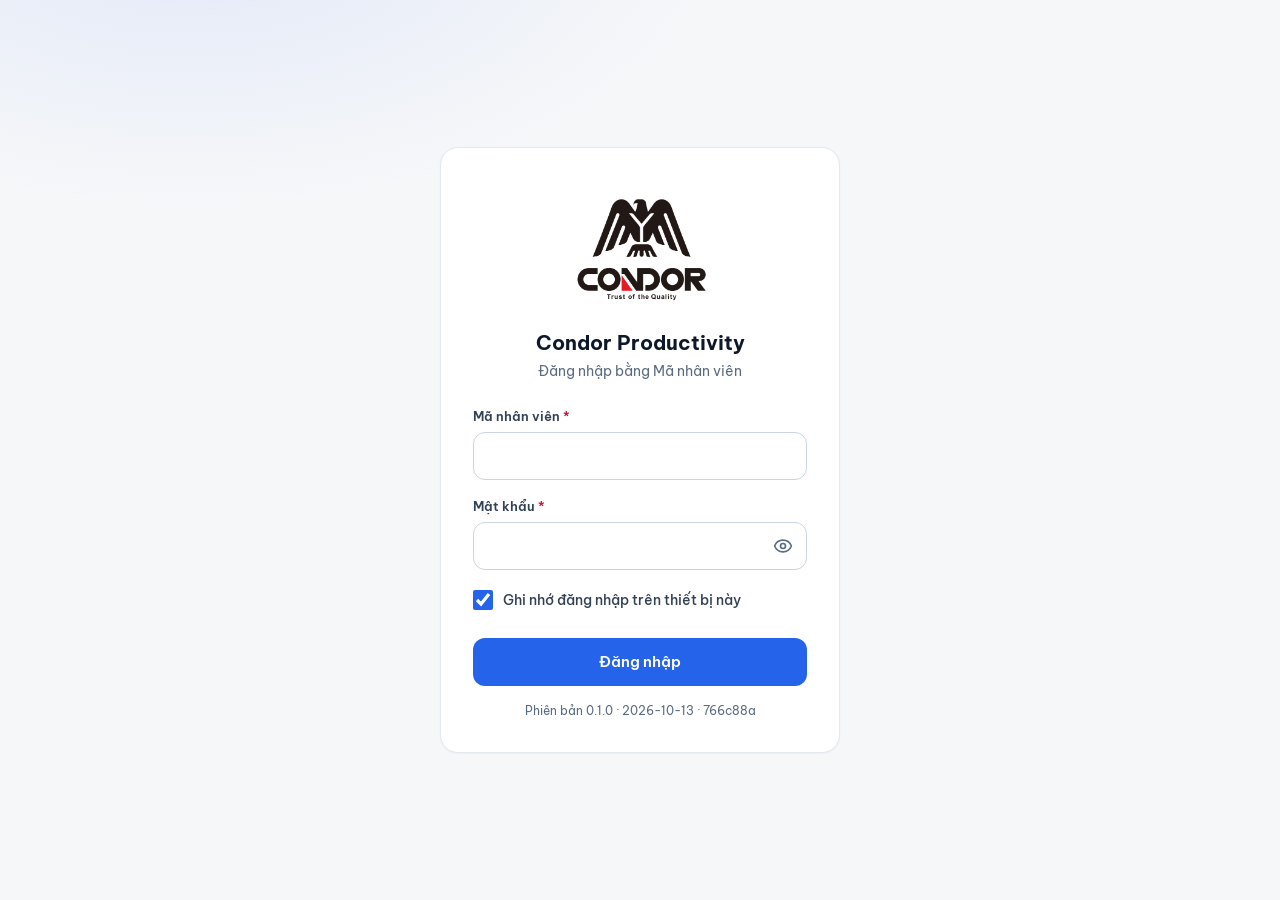
==== commit ec5c9be8: "Cập nhật /v2-test/ (bản 766c88a)" ====
--- a/v2-test/index.html
+++ b/v2-test/index.html
@@ -9,10 +9,10 @@
   <link rel="preconnect" href="https://fonts.googleapis.com">
   <link rel="preconnect" href="https://fonts.gstatic.com" crossorigin>
   <link href="https://fonts.googleapis.com/css2?family=Be+Vietnam+Pro:wght@400;500;600;700;800&family=Noto+Sans:wght@400;500;600;700&display=swap" rel="stylesheet">
-  <script type="module" crossorigin src="./assets/index-Br3wImBc.js"></script>
+  <script type="module" crossorigin src="./assets/index-lUbfPZts.js"></script>
   <link rel="modulepreload" crossorigin href="./assets/jsx-runtime-D3jfb0Ew.js">
-  <link rel="modulepreload" crossorigin href="./assets/ui-C3mMgJXL.js">
-  <link rel="stylesheet" crossorigin href="./assets/index-URMSKpSu.css">
+  <link rel="modulepreload" crossorigin href="./assets/ui-DMwopF88.js">
+  <link rel="stylesheet" crossorigin href="./assets/index-BLIrUbDa.css">
 </head>
 <body>
   <div id="root"></div>
--- a/v2-test/assets/index-BLIrUbDa.css
+++ b/v2-test/assets/index-BLIrUbDa.css
@@ -0,0 +1,2 @@
+/*! tailwindcss v4.3.3 | MIT License | https://tailwindcss.com */
+@layer properties{@supports (((-webkit-hyphens:none)) and (not (margin-trim:inline))) or ((-moz-orient:inline) and (not (color:rgb(from red r g b)))){*,:before,:after,::backdrop{--tw-translate-x:0;--tw-translate-y:0;--tw-translate-z:0;--tw-divide-y-reverse:0;--tw-border-style:solid;--tw-leading:initial;--tw-font-weight:initial;--tw-tracking:initial;--tw-ordinal:initial;--tw-slashed-zero:initial;--tw-numeric-figure:initial;--tw-numeric-spacing:initial;--tw-numeric-fraction:initial;--tw-shadow:0 0 #0000;--tw-shadow-color:initial;--tw-shadow-alpha:100%;--tw-inset-shadow:0 0 #0000;--tw-inset-shadow-color:initial;--tw-inset-shadow-alpha:100%;--tw-ring-color:initial;--tw-ring-shadow:0 0 #0000;--tw-inset-ring-color:initial;--tw-inset-ring-shadow:0 0 #0000;--tw-ring-inset:initial;--tw-ring-offset-width:0px;--tw-ring-offset-color:#fff;--tw-ring-offset-shadow:0 0 #0000;--tw-outline-style:solid;--tw-backdrop-blur:initial;--tw-backdrop-brightness:initial;--tw-backdrop-contrast:initial;--tw-backdrop-grayscale:initial;--tw-backdrop-hue-rotate:initial;--tw-backdrop-invert:initial;--tw-backdrop-opacity:initial;--tw-backdrop-saturate:initial;--tw-backdrop-sepia:initial;--tw-duration:initial;--tw-ease:initial}}}@layer theme{:root,:host{--font-sans:"Be Vietnam Pro", "Noto Sans", ui-sans-serif, system-ui, sans-serif;--font-mono:ui-monospace, SFMono-Regular, Menlo, Monaco, Consolas, "Liberation Mono", "Courier New", monospace;--color-red-700:oklch(50.5% .213 27.518);--color-amber-300:oklch(87.9% .169 91.605);--color-amber-400:oklch(82.8% .189 84.429);--color-amber-500:oklch(76.9% .188 70.08);--color-emerald-50:oklch(97.9% .021 166.113);--color-emerald-400:oklch(76.5% .177 163.223);--color-emerald-600:oklch(59.6% .145 163.225);--color-emerald-700:oklch(50.8% .118 165.612);--color-blue-50:oklch(97% .014 254.604);--color-blue-200:oklch(88.2% .059 254.128);--color-blue-700:oklch(48.8% .243 264.376);--color-violet-50:oklch(96.9% .016 293.756);--color-violet-700:oklch(49.1% .27 292.581);--color-rose-400:oklch(71.2% .194 13.428);--color-rose-600:oklch(58.6% .253 17.585);--color-slate-50:oklch(98.4% .003 247.858);--color-slate-200:oklch(92.9% .013 255.508);--color-slate-300:oklch(86.9% .022 252.894);--color-slate-400:oklch(70.4% .04 256.788);--color-slate-900:oklch(20.8% .042 265.755);--color-white:#fff;--spacing:.25rem;--container-xs:20rem;--container-sm:24rem;--container-md:28rem;--container-xl:36rem;--container-3xl:48rem;--text-xs:.75rem;--text-xs--line-height:calc(1 / .75);--text-sm:.875rem;--text-sm--line-height:calc(1.25 / .875);--text-base:1rem;--text-base--line-height:calc(1.5 / 1);--text-lg:1.125rem;--text-lg--line-height:calc(1.75 / 1.125);--text-xl:1.25rem;--text-xl--line-height:calc(1.75 / 1.25);--font-weight-normal:400;--font-weight-medium:500;--font-weight-semibold:600;--font-weight-bold:700;--tracking-tight:-.025em;--tracking-wide:.025em;--leading-tight:1.25;--leading-snug:1.375;--leading-relaxed:1.625;--radius-md:.375rem;--radius-lg:.5rem;--radius-xl:.75rem;--radius-2xl:1rem;--ease-out:cubic-bezier(0, 0, .2, 1);--animate-spin:spin 1s linear infinite;--animate-pulse:pulse 2s cubic-bezier(.4, 0, .6, 1) infinite;--default-transition-duration:.15s;--default-transition-timing-function:cubic-bezier(.4, 0, .2, 1);--default-font-family:var(--font-sans);--default-mono-font-family:var(--font-mono);--color-bg:#f6f7f9;--color-surface:#fff;--color-surface-2:#f1f5f9;--color-line:#e2e8f0;--color-line-strong:#cbd5e1;--color-ink:#0f172a;--color-ink-2:#334155;--color-ink-3:#5b6b82;--color-primary:#2563eb;--color-primary-hover:#1d4ed8;--color-primary-soft:#eff6ff;--color-success:#047857;--color-success-soft:#ecfdf5;--color-success-line:#a7f3d0;--color-warning:#92400e;--color-warning-soft:#fffbeb;--color-warning-line:#fde68a;--color-danger:#be123c;--color-danger-soft:#fff1f2;--color-danger-line:#fecdd3;--color-danger-solid:#dc2626;--animate-sheet:sheet-in .26s cubic-bezier(.2,.8,.2,1);--animate-fade:fade-in .2s cubic-bezier(.2,.8,.2,1)}}@layer base{*,:after,:before,::backdrop{box-sizing:border-box;border:0 solid;margin:0;padding:0}::file-selector-button{box-sizing:border-box;border:0 solid;margin:0;padding:0}html,:host{-webkit-text-size-adjust:100%;tab-size:4;line-height:1.5;font-family:var(--default-font-family,-apple-system, BlinkMacSystemFont, "Segoe UI", Roboto, "Helvetica Neue", "Noto Sans", Arial, sans-serif, "Apple Color Emoji", "Segoe UI Emoji", "Segoe UI Symbol", "Noto Color Emoji");font-feature-settings:var(--default-font-feature-settings,normal);font-variation-settings:var(--default-font-variation-settings,normal);-webkit-tap-highlight-color:transparent}hr{height:0;color:inherit;border-top-width:1px}abbr:where([title]){-webkit-text-decoration:underline dotted;text-decoration:underline dotted}h1,h2,h3,h4,h5,h6{font-size:inherit;font-weight:inherit}a{color:inherit;-webkit-text-decoration:inherit;-webkit-text-decoration:inherit;-webkit-text-decoration:inherit;-webkit-text-decoration:inherit;text-decoration:inherit}b,strong{font-weight:bolder}code,kbd,samp,pre{font-family:var(--default-mono-font-family,ui-monospace, SFMono-Regular, Menlo, Monaco, Consolas, "Liberation Mono", "Courier New", monospace);font-feature-settings:var(--default-mono-font-feature-settings,normal);font-variation-settings:var(--default-mono-font-variation-settings,normal);font-size:1em}small{font-size:80%}sub,sup{vertical-align:baseline;font-size:75%;line-height:0;position:relative}sub{bottom:-.25em}sup{top:-.5em}table{text-indent:0;border-color:inherit;border-collapse:collapse}:-moz-focusring:where(:not(iframe)){outline:auto}progress{vertical-align:baseline}summary{display:list-item}ol,ul,menu{list-style:none}img,svg,video,canvas,audio,iframe,embed,object{vertical-align:middle;display:block}img,video{max-width:100%;height:auto}button,input,select,optgroup,textarea{font:inherit;font-feature-settings:inherit;font-variation-settings:inherit;letter-spacing:inherit;color:inherit;opacity:1;background-color:#0000;border-radius:0}::file-selector-button{font:inherit;font-feature-settings:inherit;font-variation-settings:inherit;letter-spacing:inherit;color:inherit;opacity:1;background-color:#0000;border-radius:0}:where(select:is([multiple],[size])) optgroup{font-weight:bolder}:where(select:is([multiple],[size])) optgroup option{padding-inline-start:20px}::file-selector-button{margin-inline-end:4px}::placeholder{opacity:1}@supports (not ((-webkit-appearance:-apple-pay-button))) or (contain-intrinsic-size:1px){::placeholder{color:currentColor}@supports (color:color-mix(in lab, red, red)){::placeholder{color:color-mix(in oklab, currentcolor 50%, transparent)}}}textarea{resize:vertical}::-webkit-search-decoration{-webkit-appearance:none}::-webkit-date-and-time-value{min-height:1lh;text-align:inherit}::-webkit-datetime-edit{display:inline-flex}::-webkit-datetime-edit-fields-wrapper{padding:0}::-webkit-datetime-edit{padding-block:0}::-webkit-datetime-edit-year-field{padding-block:0}::-webkit-datetime-edit-month-field{padding-block:0}::-webkit-datetime-edit-day-field{padding-block:0}::-webkit-datetime-edit-hour-field{padding-block:0}::-webkit-datetime-edit-minute-field{padding-block:0}::-webkit-datetime-edit-second-field{padding-block:0}::-webkit-datetime-edit-millisecond-field{padding-block:0}::-webkit-datetime-edit-meridiem-field{padding-block:0}::-webkit-calendar-picker-indicator{line-height:1}:-moz-ui-invalid{box-shadow:none}button,input:where([type=button],[type=reset],[type=submit]){appearance:button}::file-selector-button{appearance:button}::-webkit-inner-spin-button{height:auto}::-webkit-outer-spin-button{height:auto}[hidden]:where(:not([hidden=until-found])){display:none!important}html,body,#root{height:100%}body{background:var(--color-bg);color:var(--color-ink-2);font-family:var(--font-sans);-webkit-font-smoothing:antialiased;-webkit-tap-highlight-color:transparent;margin:0;font-size:15px;line-height:1.55}button{cursor:pointer;touch-action:manipulation}button:disabled{cursor:not-allowed}h1,h2,h3{color:var(--color-ink);text-wrap:balance}:focus-visible{outline:2px solid var(--color-primary);outline-offset:2px;border-radius:6px}table{font-variant-numeric:tabular-nums}@media (prefers-reduced-motion:reduce){*,:before,:after{transition-duration:.01ms!important;animation-duration:.01ms!important}}}@layer components;@layer utilities{.\@container{container-type:inline-size}.pointer-events-none{pointer-events:none}.collapse{visibility:collapse}.visible{visibility:visible}.sr-only{clip-path:inset(50%);white-space:nowrap;border-width:0;width:1px;height:1px;margin:-1px;padding:0;position:absolute;overflow:hidden}.absolute{position:absolute}.fixed{position:fixed}.relative{position:relative}.sticky{position:sticky}.inset-0{inset:0}.inset-y-0{inset-block:0}.inset-y-1{inset-block:var(--spacing)}.-top-1{top:calc(var(--spacing) * -1)}.top-0{top:0}.top-1\/2{top:50%}.top-2{top:calc(var(--spacing) * 2)}.top-2\.5{top:calc(var(--spacing) * 2.5)}.top-3{top:calc(var(--spacing) * 3)}.right-0{right:0}.right-1{right:var(--spacing)}.right-3{right:calc(var(--spacing) * 3)}.right-4{right:calc(var(--spacing) * 4)}.right-\[calc\(3\.6rem\+0\.5rem\)\]{right:4.1rem}.-bottom-1{bottom:calc(var(--spacing) * -1)}.bottom-0{bottom:0}.bottom-2\.5{bottom:calc(var(--spacing) * 2.5)}.bottom-20{bottom:calc(var(--spacing) * 20)}.bottom-24{bottom:calc(var(--spacing) * 24)}.bottom-\[calc\(4\.75rem\+env\(safe-area-inset-bottom\)\)\]{bottom:calc(4.75rem + env(safe-area-inset-bottom))}.left-0{left:0}.left-1\/2{left:50%}.left-3{left:calc(var(--spacing) * 3)}.left-\[calc\(5\.5rem\+0\.5rem\)\]{left:6rem}.z-10{z-index:10}.z-20{z-index:20}.z-40{z-index:40}.z-\[60\]{z-index:60}.z-\[80\]{z-index:80}.z-\[200\]{z-index:200}.order-1{order:1}.order-2{order:2}.order-3{order:3}.order-4{order:4}.order-5{order:5}.order-6{order:6}.order-7{order:7}.col-span-2{grid-column:span 2/span 2}.m-0{margin:0}.mx-auto{margin-inline:auto}.my-4{margin-block:calc(var(--spacing) * 4)}.-mt-1{margin-top:calc(var(--spacing) * -1)}.-mt-3{margin-top:calc(var(--spacing) * -3)}.mt-0{margin-top:0}.mt-0\.5{margin-top:calc(var(--spacing) * .5)}.mt-1{margin-top:var(--spacing)}.mt-1\.5{margin-top:calc(var(--spacing) * 1.5)}.mt-2{margin-top:calc(var(--spacing) * 2)}.mt-2\.5{margin-top:calc(var(--spacing) * 2.5)}.mt-3{margin-top:calc(var(--spacing) * 3)}.mt-3\.5{margin-top:calc(var(--spacing) * 3.5)}.mt-4{margin-top:calc(var(--spacing) * 4)}.mt-5{margin-top:calc(var(--spacing) * 5)}.mr-1{margin-right:var(--spacing)}.mr-1\.5{margin-right:calc(var(--spacing) * 1.5)}.mr-2{margin-right:calc(var(--spacing) * 2)}.mb-0{margin-bottom:0}.mb-1{margin-bottom:var(--spacing)}.mb-1\.5{margin-bottom:calc(var(--spacing) * 1.5)}.mb-2{margin-bottom:calc(var(--spacing) * 2)}.mb-2\.5{margin-bottom:calc(var(--spacing) * 2.5)}.mb-3{margin-bottom:calc(var(--spacing) * 3)}.mb-3\.5{margin-bottom:calc(var(--spacing) * 3.5)}.mb-4{margin-bottom:calc(var(--spacing) * 4)}.mb-5{margin-bottom:calc(var(--spacing) * 5)}.mb-6{margin-bottom:calc(var(--spacing) * 6)}.-ml-2{margin-left:calc(var(--spacing) * -2)}.ml-2{margin-left:calc(var(--spacing) * 2)}.block{display:block}.contents{display:contents}.flex{display:flex}.grid{display:grid}.hidden{display:none}.inline-block{display:inline-block}.inline-flex{display:inline-flex}.table{display:table}.size-1\.5{width:calc(var(--spacing) * 1.5);height:calc(var(--spacing) * 1.5)}.size-2\.5{width:calc(var(--spacing) * 2.5);height:calc(var(--spacing) * 2.5)}.size-3{width:calc(var(--spacing) * 3);height:calc(var(--spacing) * 3)}.size-3\.5{width:calc(var(--spacing) * 3.5);height:calc(var(--spacing) * 3.5)}.size-4{width:calc(var(--spacing) * 4);height:calc(var(--spacing) * 4)}.size-5{width:calc(var(--spacing) * 5);height:calc(var(--spacing) * 5)}.size-7{width:calc(var(--spacing) * 7);height:calc(var(--spacing) * 7)}.size-8{width:calc(var(--spacing) * 8);height:calc(var(--spacing) * 8)}.size-9{width:calc(var(--spacing) * 9);height:calc(var(--spacing) * 9)}.size-10{width:calc(var(--spacing) * 10);height:calc(var(--spacing) * 10)}.size-11{width:calc(var(--spacing) * 11);height:calc(var(--spacing) * 11)}.size-12{width:calc(var(--spacing) * 12);height:calc(var(--spacing) * 12)}.size-\[18px\]{width:18px;height:18px}.size-\[22px\]{width:22px;height:22px}.size-\[150px\]{width:150px;height:150px}.size-full{width:100%;height:100%}.h-1{height:var(--spacing)}.h-2{height:calc(var(--spacing) * 2)}.h-3{height:calc(var(--spacing) * 3)}.h-4{height:calc(var(--spacing) * 4)}.h-7{height:calc(var(--spacing) * 7)}.h-9{height:calc(var(--spacing) * 9)}.h-\[3\.75rem\]{height:3.75rem}.h-\[3px\]{height:3px}.h-\[230px\]{height:230px}.h-\[260px\]{height:260px}.h-full{height:100%}.max-h-\[88dvh\]{max-height:88dvh}.field-input{width:100%;min-height:48px;color:var(--color-ink);background:var(--color-surface);border:1px solid var(--color-line-strong);border-radius:12px;padding:10px 14px;font-size:16px;transition:border-color .12s,box-shadow .12s}.field-input:hover{border-color:#94a3b8}.field-input:focus{border-color:var(--color-primary);outline:none;box-shadow:0 0 0 3px #2563eb2e}.\!min-h-10{min-height:calc(var(--spacing) * 10)!important}.\!min-h-11{min-height:calc(var(--spacing) * 11)!important}.\!min-h-12{min-height:calc(var(--spacing) * 12)!important}.min-h-10{min-height:calc(var(--spacing) * 10)}.min-h-11{min-height:calc(var(--spacing) * 11)}.min-h-12{min-height:calc(var(--spacing) * 12)}.min-h-\[2\.75em\]{min-height:2.75em}.min-h-\[52px\]{min-height:52px}.min-h-\[58px\]{min-height:58px}.min-h-dvh{min-height:100dvh}.\!w-auto{width:auto!important}.w-3{width:calc(var(--spacing) * 3)}.w-8{width:calc(var(--spacing) * 8)}.w-10{width:calc(var(--spacing) * 10)}.w-\[3px\]{width:3px}.w-full{width:100%}.max-w-3xl{max-width:var(--container-3xl)}.max-w-\[11rem\]{max-width:11rem}.max-w-\[13rem\]{max-width:13rem}.max-w-\[14rem\]{max-width:14rem}.max-w-\[55\%\]{max-width:55%}.max-w-\[400px\]{max-width:400px}.max-w-\[1400px\]{max-width:1400px}.max-w-\[calc\(100vw-24px\)\]{max-width:calc(100vw - 24px)}.max-w-\[min\(440px\,calc\(100vw-32px\)\)\]{max-width:min(440px,100vw - 32px)}.max-w-full{max-width:100%}.max-w-md{max-width:var(--container-md)}.max-w-sm{max-width:var(--container-sm)}.max-w-xl{max-width:var(--container-xl)}.max-w-xs{max-width:var(--container-xs)}.min-w-0{min-width:0}.min-w-\[12rem\]{min-width:12rem}.min-w-\[14rem\]{min-width:14rem}.min-w-\[110px\]{min-width:110px}.min-w-\[180px\]{min-width:180px}.min-w-\[200px\]{min-width:200px}.min-w-\[220px\]{min-width:220px}.flex-1{flex:1}.shrink-0{flex-shrink:0}.grow{flex-grow:1}.basis-56{flex-basis:calc(var(--spacing) * 56)}.basis-full{flex-basis:100%}.border-collapse{border-collapse:collapse}.-translate-x-1\/2{--tw-translate-x:calc(calc(1 / 2 * 100%) * -1);translate:var(--tw-translate-x) var(--tw-translate-y)}.-translate-x-full{--tw-translate-x:-100%;translate:var(--tw-translate-x) var(--tw-translate-y)}.-translate-y-1\/2{--tw-translate-y:calc(calc(1 / 2 * 100%) * -1);translate:var(--tw-translate-x) var(--tw-translate-y)}.-translate-y-\[160\%\]{--tw-translate-y:calc(160% * -1);translate:var(--tw-translate-x) var(--tw-translate-y)}.-translate-y-full{--tw-translate-y:-100%;translate:var(--tw-translate-x) var(--tw-translate-y)}.translate-y-0{--tw-translate-y:0px;translate:var(--tw-translate-x) var(--tw-translate-y)}.translate-y-2{--tw-translate-y:calc(var(--spacing) * 2);translate:var(--tw-translate-x) var(--tw-translate-y)}.translate-y-full{--tw-translate-y:100%;translate:var(--tw-translate-x) var(--tw-translate-y)}.-rotate-90{rotate:-90deg}.rotate-180{rotate:180deg}.animate-fade{animation:var(--animate-fade)}.animate-pulse{animation:var(--animate-pulse)}.animate-sheet{animation:var(--animate-sheet)}.animate-spin{animation:var(--animate-spin)}.cursor-pointer{cursor:pointer}.\[scrollbar-width\:thin\]{scrollbar-width:thin}.list-none{list-style-type:none}.grid-cols-1{grid-template-columns:repeat(1,minmax(0,1fr))}.grid-cols-2{grid-template-columns:repeat(2,minmax(0,1fr))}.grid-cols-3{grid-template-columns:repeat(3,minmax(0,1fr))}.grid-cols-7{grid-template-columns:repeat(7,minmax(0,1fr))}.grid-cols-\[3\.4rem_minmax\(0\,1fr\)_5\.4rem\]{grid-template-columns:3.4rem minmax(0,1fr) 5.4rem}.grid-cols-\[minmax\(0\,1fr\)_minmax\(0\,1fr\)\]{grid-template-columns:minmax(0,1fr) minmax(0,1fr)}.grid-cols-\[minmax\(0\,5\.5rem\)_1fr_3\.6rem\]{grid-template-columns:minmax(0,5.5rem) 1fr 3.6rem}.flex-col{flex-direction:column}.flex-wrap{flex-wrap:wrap}.items-baseline{align-items:baseline}.items-center{align-items:center}.items-end{align-items:flex-end}.items-start{align-items:flex-start}.justify-between{justify-content:space-between}.justify-center{justify-content:center}.justify-end{justify-content:flex-end}.gap-0\.5{gap:calc(var(--spacing) * .5)}.gap-1{gap:var(--spacing)}.gap-1\.5{gap:calc(var(--spacing) * 1.5)}.gap-2{gap:calc(var(--spacing) * 2)}.gap-2\.5{gap:calc(var(--spacing) * 2.5)}.gap-3{gap:calc(var(--spacing) * 3)}.gap-4{gap:calc(var(--spacing) * 4)}.gap-6{gap:calc(var(--spacing) * 6)}.gap-x-2\.5{column-gap:calc(var(--spacing) * 2.5)}.gap-x-3{column-gap:calc(var(--spacing) * 3)}.gap-x-4{column-gap:calc(var(--spacing) * 4)}.gap-x-5{column-gap:calc(var(--spacing) * 5)}.gap-x-8{column-gap:calc(var(--spacing) * 8)}.gap-y-1{row-gap:var(--spacing)}.gap-y-1\.5{row-gap:calc(var(--spacing) * 1.5)}.gap-y-2{row-gap:calc(var(--spacing) * 2)}.gap-y-5{row-gap:calc(var(--spacing) * 5)}:where(.divide-y>:not(:last-child)){--tw-divide-y-reverse:0;border-bottom-style:var(--tw-border-style);border-top-style:var(--tw-border-style);border-top-width:calc(1px * var(--tw-divide-y-reverse));border-bottom-width:calc(1px * calc(1 - var(--tw-divide-y-reverse)))}:where(.divide-line>:not(:last-child)){border-color:var(--color-line)}.truncate{text-overflow:ellipsis;white-space:nowrap;overflow:hidden}.overflow-hidden{overflow:hidden}.overflow-x-auto{overflow-x:auto}.overflow-y-auto{overflow-y:auto}.rounded{border-radius:.25rem}.rounded-2xl{border-radius:var(--radius-2xl)}.rounded-\[3px\]{border-radius:3px}.rounded-\[4px\]{border-radius:4px}.rounded-\[5px\]{border-radius:5px}.rounded-\[10px\]{border-radius:10px}.rounded-\[14px\]{border-radius:14px}.rounded-\[18px\]{border-radius:18px}.rounded-full{border-radius:2147483647px}.rounded-lg{border-radius:var(--radius-lg)}.rounded-md{border-radius:var(--radius-md)}.rounded-xl{border-radius:var(--radius-xl)}.rounded-t-\[18px\]{border-top-left-radius:18px;border-top-right-radius:18px}.rounded-b-full{border-bottom-right-radius:2147483647px;border-bottom-left-radius:2147483647px}.border{border-style:var(--tw-border-style);border-width:1px}.border-2{border-style:var(--tw-border-style);border-width:2px}.border-\[3px\]{border-style:var(--tw-border-style);border-width:3px}.border-t{border-top-style:var(--tw-border-style);border-top-width:1px}.border-t-2{border-top-style:var(--tw-border-style);border-top-width:2px}.border-r{border-right-style:var(--tw-border-style);border-right-width:1px}.border-b{border-bottom-style:var(--tw-border-style);border-bottom-width:1px}.border-l{border-left-style:var(--tw-border-style);border-left-width:1px}.border-l-2{border-left-style:var(--tw-border-style);border-left-width:2px}.border-l-4{border-left-style:var(--tw-border-style);border-left-width:4px}.border-dashed{--tw-border-style:dashed;border-style:dashed}.border-blue-200{border-color:var(--color-blue-200)}.border-current{border-color:currentColor}.border-danger-line{border-color:var(--color-danger-line)}.border-emerald-400{border-color:var(--color-emerald-400)}.border-line{border-color:var(--color-line)}.border-line-strong{border-color:var(--color-line-strong)}.border-primary{border-color:var(--color-primary)}.border-rose-400{border-color:var(--color-rose-400)}.border-slate-400{border-color:var(--color-slate-400)}.border-success-line{border-color:var(--color-success-line)}.border-transparent{border-color:#0000}.border-warning-line{border-color:var(--color-warning-line)}.border-r-transparent{border-right-color:#0000}.bg-\[\#1F1215\]{background-color:#1f1215}.bg-amber-300{background-color:var(--color-amber-300)}.bg-amber-400{background-color:var(--color-amber-400)}.bg-amber-500{background-color:var(--color-amber-500)}.bg-bg{background-color:var(--color-bg)}.bg-blue-50{background-color:var(--color-blue-50)}.bg-current{background-color:currentColor}.bg-danger-soft{background-color:var(--color-danger-soft)}.bg-danger-soft\/40{background-color:#fff1f266}@supports (color:color-mix(in lab, red, red)){.bg-danger-soft\/40{background-color:color-mix(in oklab, var(--color-danger-soft) 40%, transparent)}}.bg-danger-solid{background-color:var(--color-danger-solid)}.bg-emerald-50{background-color:var(--color-emerald-50)}.bg-emerald-600{background-color:var(--color-emerald-600)}.bg-line-strong{background-color:var(--color-line-strong)}.bg-primary{background-color:var(--color-primary)}.bg-primary-soft{background-color:var(--color-primary-soft)}.bg-rose-600{background-color:var(--color-rose-600)}.bg-slate-300{background-color:var(--color-slate-300)}.bg-slate-900{background-color:var(--color-slate-900)}.bg-slate-900\/55{background-color:#0f172b8c}@supports (color:color-mix(in lab, red, red)){.bg-slate-900\/55{background-color:color-mix(in oklab, var(--color-slate-900) 55%, transparent)}}.bg-success-soft{background-color:var(--color-success-soft)}.bg-surface{background-color:var(--color-surface)}.bg-surface-2{background-color:var(--color-surface-2)}.bg-violet-50{background-color:var(--color-violet-50)}.bg-warning-soft{background-color:var(--color-warning-soft)}.bg-white{background-color:var(--color-white)}.p-0{padding:0}.p-3{padding:calc(var(--spacing) * 3)}.p-4{padding:calc(var(--spacing) * 4)}.p-5{padding:calc(var(--spacing) * 5)}.p-7{padding:calc(var(--spacing) * 7)}.px-1{padding-inline:var(--spacing)}.px-1\.5{padding-inline:calc(var(--spacing) * 1.5)}.px-2{padding-inline:calc(var(--spacing) * 2)}.px-2\.5{padding-inline:calc(var(--spacing) * 2.5)}.px-3{padding-inline:calc(var(--spacing) * 3)}.px-3\.5{padding-inline:calc(var(--spacing) * 3.5)}.px-4{padding-inline:calc(var(--spacing) * 4)}.px-5{padding-inline:calc(var(--spacing) * 5)}.px-\[13px\]{padding-inline:13px}.\!py-1{padding-block:var(--spacing)!important}.\!py-2{padding-block:calc(var(--spacing) * 2)!important}.py-0\.5{padding-block:calc(var(--spacing) * .5)}.py-1{padding-block:var(--spacing)}.py-1\.5{padding-block:calc(var(--spacing) * 1.5)}.py-2{padding-block:calc(var(--spacing) * 2)}.py-2\.5{padding-block:calc(var(--spacing) * 2.5)}.py-3{padding-block:calc(var(--spacing) * 3)}.py-3\.5{padding-block:calc(var(--spacing) * 3.5)}.py-4{padding-block:calc(var(--spacing) * 4)}.py-6{padding-block:calc(var(--spacing) * 6)}.py-9{padding-block:calc(var(--spacing) * 9)}.py-10{padding-block:calc(var(--spacing) * 10)}.py-16{padding-block:calc(var(--spacing) * 16)}.py-\[3px\]{padding-block:3px}.pt-0\.5{padding-top:calc(var(--spacing) * .5)}.pt-2\.5{padding-top:calc(var(--spacing) * 2.5)}.pt-3{padding-top:calc(var(--spacing) * 3)}.pt-4{padding-top:calc(var(--spacing) * 4)}.pt-6{padding-top:calc(var(--spacing) * 6)}.pt-\[max\(8px\,env\(safe-area-inset-top\)\)\]{padding-top:max(8px, env(safe-area-inset-top))}.pr-1{padding-right:var(--spacing)}.pr-2{padding-right:calc(var(--spacing) * 2)}.pr-8{padding-right:calc(var(--spacing) * 8)}.pr-12{padding-right:calc(var(--spacing) * 12)}.pb-0\.5{padding-bottom:calc(var(--spacing) * .5)}.pb-2{padding-bottom:calc(var(--spacing) * 2)}.pb-3\.5{padding-bottom:calc(var(--spacing) * 3.5)}.pb-28{padding-bottom:calc(var(--spacing) * 28)}.pb-\[env\(safe-area-inset-bottom\)\]{padding-bottom:env(safe-area-inset-bottom)}.pb-\[max\(20px\,env\(safe-area-inset-bottom\)\)\]{padding-bottom:max(20px, env(safe-area-inset-bottom))}.pl-3{padding-left:calc(var(--spacing) * 3)}.pl-4{padding-left:calc(var(--spacing) * 4)}.pl-5{padding-left:calc(var(--spacing) * 5)}.pl-9{padding-left:calc(var(--spacing) * 9)}.text-center{text-align:center}.text-left{text-align:left}.text-right{text-align:right}.align-\[-1px\]{vertical-align:-1px}.align-middle{vertical-align:middle}.text-base{font-size:var(--text-base);line-height:var(--tw-leading,var(--text-base--line-height))}.text-lg{font-size:var(--text-lg);line-height:var(--tw-leading,var(--text-lg--line-height))}.text-sm{font-size:var(--text-sm);line-height:var(--tw-leading,var(--text-sm--line-height))}.text-xl{font-size:var(--text-xl);line-height:var(--tw-leading,var(--text-xl--line-height))}.text-xs{font-size:var(--text-xs);line-height:var(--tw-leading,var(--text-xs--line-height))}.text-\[10\.5px\]{font-size:10.5px}.text-\[11\.5px\]{font-size:11.5px}.text-\[11px\]{font-size:11px}.text-\[12\.5px\]{font-size:12.5px}.text-\[12px\]{font-size:12px}.text-\[13\.5px\]{font-size:13.5px}.text-\[13px\]{font-size:13px}.text-\[14\.5px\]{font-size:14.5px}.text-\[14px\]{font-size:14px}.text-\[15px\]{font-size:15px}.text-\[16px\]{font-size:16px}.text-\[17px\]{font-size:17px}.text-\[18px\]{font-size:18px}.text-\[22px\]{font-size:22px}.text-\[24px\]{font-size:24px}.text-\[26px\]{font-size:26px}.text-\[28px\]{font-size:28px}.text-\[30px\]{font-size:30px}.leading-none{--tw-leading:1;line-height:1}.leading-relaxed{--tw-leading:var(--leading-relaxed);line-height:var(--leading-relaxed)}.leading-snug{--tw-leading:var(--leading-snug);line-height:var(--leading-snug)}.leading-tight{--tw-leading:var(--leading-tight);line-height:var(--leading-tight)}.font-bold{--tw-font-weight:var(--font-weight-bold);font-weight:var(--font-weight-bold)}.font-medium{--tw-font-weight:var(--font-weight-medium);font-weight:var(--font-weight-medium)}.font-normal{--tw-font-weight:var(--font-weight-normal);font-weight:var(--font-weight-normal)}.font-semibold{--tw-font-weight:var(--font-weight-semibold);font-weight:var(--font-weight-semibold)}.tracking-\[0\.02em\]{--tw-tracking:.02em;letter-spacing:.02em}.tracking-tight{--tw-tracking:var(--tracking-tight);letter-spacing:var(--tracking-tight)}.tracking-wide{--tw-tracking:var(--tracking-wide);letter-spacing:var(--tracking-wide)}.\[overflow-wrap\:anywhere\]{overflow-wrap:anywhere}.\!whitespace-normal{white-space:normal!important}.whitespace-nowrap{white-space:nowrap}.text-blue-700{color:var(--color-blue-700)}.text-danger{color:var(--color-danger)}.text-emerald-700{color:var(--color-emerald-700)}.text-ink{color:var(--color-ink)}.text-ink-2{color:var(--color-ink-2)}.text-ink-3{color:var(--color-ink-3)}.text-line-strong{color:var(--color-line-strong)}.text-primary{color:var(--color-primary)}.text-primary-hover{color:var(--color-primary-hover)}.text-slate-200{color:var(--color-slate-200)}.text-slate-900{color:var(--color-slate-900)}.text-success{color:var(--color-success)}.text-violet-700{color:var(--color-violet-700)}.text-warning{color:var(--color-warning)}.text-white{color:var(--color-white)}.uppercase{text-transform:uppercase}.tabular-nums{--tw-numeric-spacing:tabular-nums;font-variant-numeric:var(--tw-ordinal,) var(--tw-slashed-zero,) var(--tw-numeric-figure,) var(--tw-numeric-spacing,) var(--tw-numeric-fraction,)}.accent-primary{accent-color:var(--color-primary)}.opacity-0{opacity:0}.opacity-60{opacity:.6}.opacity-80{opacity:.8}.opacity-100{opacity:1}.shadow-\[-6px_0_6px_-6px_rgba\(15\,23\,42\,0\.18\)\]{--tw-shadow:-6px 0 6px -6px var(--tw-shadow-color,#0f172a2e);box-shadow:var(--tw-inset-shadow), var(--tw-inset-ring-shadow), var(--tw-ring-offset-shadow), var(--tw-ring-shadow), var(--tw-shadow)}.shadow-\[0_-4px_16px_rgb\(15_23_42\/0\.06\)\]{--tw-shadow:0 -4px 16px var(--tw-shadow-color,#0f172a0f);box-shadow:var(--tw-inset-shadow), var(--tw-inset-ring-shadow), var(--tw-ring-offset-shadow), var(--tw-ring-shadow), var(--tw-shadow)}.shadow-\[0_6px_18px_rgb\(37_99_235\/0\.28\)\]{--tw-shadow:0 6px 18px var(--tw-shadow-color,#2563eb47);box-shadow:var(--tw-inset-shadow), var(--tw-inset-ring-shadow), var(--tw-ring-offset-shadow), var(--tw-ring-shadow), var(--tw-shadow)}.shadow-card{--tw-shadow:0 1px 2px var(--tw-shadow-color,#0f172a0a);box-shadow:var(--tw-inset-shadow), var(--tw-inset-ring-shadow), var(--tw-ring-offset-shadow), var(--tw-ring-shadow), var(--tw-shadow)}.shadow-pop{--tw-shadow:0 24px 48px var(--tw-shadow-color,#0f172a38);box-shadow:var(--tw-inset-shadow), var(--tw-inset-ring-shadow), var(--tw-ring-offset-shadow), var(--tw-ring-shadow), var(--tw-shadow)}.ring-2{--tw-ring-shadow:var(--tw-ring-inset,) 0 0 0 calc(2px + var(--tw-ring-offset-width)) var(--tw-ring-color,currentcolor);box-shadow:var(--tw-inset-shadow), var(--tw-inset-ring-shadow), var(--tw-ring-offset-shadow), var(--tw-ring-shadow), var(--tw-shadow)}.ring-primary{--tw-ring-color:var(--color-primary)}.ring-offset-1{--tw-ring-offset-width:1px;--tw-ring-offset-shadow:var(--tw-ring-inset,) 0 0 0 var(--tw-ring-offset-width) var(--tw-ring-offset-color)}.outline{outline-style:var(--tw-outline-style);outline-width:1px}.backdrop-blur-\[3px\]{--tw-backdrop-blur:blur(3px);-webkit-backdrop-filter:var(--tw-backdrop-blur,) var(--tw-backdrop-brightness,) var(--tw-backdrop-contrast,) var(--tw-backdrop-grayscale,) var(--tw-backdrop-hue-rotate,) var(--tw-backdrop-invert,) var(--tw-backdrop-opacity,) var(--tw-backdrop-saturate,) var(--tw-backdrop-sepia,);backdrop-filter:var(--tw-backdrop-blur,) var(--tw-backdrop-brightness,) var(--tw-backdrop-contrast,) var(--tw-backdrop-grayscale,) var(--tw-backdrop-hue-rotate,) var(--tw-backdrop-invert,) var(--tw-backdrop-opacity,) var(--tw-backdrop-saturate,) var(--tw-backdrop-sepia,)}.transition-\[background-color\,border-color\,transform\]{transition-property:background-color,border-color,transform;transition-timing-function:var(--tw-ease,var(--default-transition-timing-function));transition-duration:var(--tw-duration,var(--default-transition-duration))}.transition-\[border-color\,box-shadow\]{transition-property:border-color,box-shadow;transition-timing-function:var(--tw-ease,var(--default-transition-timing-function));transition-duration:var(--tw-duration,var(--default-transition-duration))}.transition-\[opacity\,transform\]{transition-property:opacity,transform;transition-timing-function:var(--tw-ease,var(--default-transition-timing-function));transition-duration:var(--tw-duration,var(--default-transition-duration))}.transition-\[stroke-dashoffset\]{transition-property:stroke-dashoffset;transition-timing-function:var(--tw-ease,var(--default-transition-timing-function));transition-duration:var(--tw-duration,var(--default-transition-duration))}.transition-\[width\]{transition-property:width;transition-timing-function:var(--tw-ease,var(--default-transition-timing-function));transition-duration:var(--tw-duration,var(--default-transition-duration))}.transition-colors{transition-property:color,background-color,border-color,outline-color,text-decoration-color,fill,stroke,--tw-gradient-from,--tw-gradient-via,--tw-gradient-to;transition-timing-function:var(--tw-ease,var(--default-transition-timing-function));transition-duration:var(--tw-duration,var(--default-transition-duration))}.transition-transform{transition-property:transform,translate,scale,rotate;transition-timing-function:var(--tw-ease,var(--default-transition-timing-function));transition-duration:var(--tw-duration,var(--default-transition-duration))}.duration-100{--tw-duration:.1s;transition-duration:.1s}.duration-200{--tw-duration:.2s;transition-duration:.2s}.duration-700{--tw-duration:.7s;transition-duration:.7s}.ease-out{--tw-ease:var(--ease-out);transition-timing-function:var(--ease-out)}.outline-none{--tw-outline-style:none;outline-style:none}.file\:mr-3::file-selector-button{margin-right:calc(var(--spacing) * 3)}.file\:min-h-10::file-selector-button{min-height:calc(var(--spacing) * 10)}.file\:cursor-pointer::file-selector-button{cursor:pointer}.file\:rounded-lg::file-selector-button{border-radius:var(--radius-lg)}.file\:border::file-selector-button{border-style:var(--tw-border-style);border-width:1px}.file\:border-solid::file-selector-button{--tw-border-style:solid;border-style:solid}.file\:border-line-strong::file-selector-button{border-color:var(--color-line-strong)}.file\:bg-surface::file-selector-button{background-color:var(--color-surface)}.file\:px-3\.5::file-selector-button{padding-inline:calc(var(--spacing) * 3.5)}.file\:font-semibold::file-selector-button{--tw-font-weight:var(--font-weight-semibold);font-weight:var(--font-weight-semibold)}.file\:text-ink-2::file-selector-button{color:var(--color-ink-2)}.focus-within\:translate-y-0:focus-within{--tw-translate-y:0px;translate:var(--tw-translate-x) var(--tw-translate-y)}@media (hover:hover){.hover\:border-amber-400:hover{border-color:var(--color-amber-400)}.hover\:border-blue-200:hover{border-color:var(--color-blue-200)}.hover\:border-primary:hover{border-color:var(--color-primary)}.hover\:border-slate-400:hover{border-color:var(--color-slate-400)}.hover\:bg-emerald-700:hover{background-color:var(--color-emerald-700)}.hover\:bg-line:hover{background-color:var(--color-line)}.hover\:bg-primary-hover:hover{background-color:var(--color-primary-hover)}.hover\:bg-primary-soft:hover{background-color:var(--color-primary-soft)}.hover\:bg-red-700:hover{background-color:var(--color-red-700)}.hover\:bg-slate-50:hover{background-color:var(--color-slate-50)}.hover\:bg-surface-2:hover{background-color:var(--color-surface-2)}.hover\:text-ink:hover{color:var(--color-ink)}.hover\:text-primary-hover:hover{color:var(--color-primary-hover)}.hover\:shadow-md:hover{--tw-shadow:0 4px 6px -1px var(--tw-shadow-color,#0000001a), 0 2px 4px -2px var(--tw-shadow-color,#0000001a);box-shadow:var(--tw-inset-shadow), var(--tw-inset-ring-shadow), var(--tw-ring-offset-shadow), var(--tw-ring-shadow), var(--tw-shadow)}}.focus\:translate-y-0:focus{--tw-translate-y:0px;translate:var(--tw-translate-x) var(--tw-translate-y)}.active\:bg-line:active{background-color:var(--color-line)}@media (hover:hover){.enabled\:hover\:border-slate-400:enabled:hover{border-color:var(--color-slate-400)}}.active\:enabled\:scale-\[\.985\]:active:enabled{scale:.985}.disabled\:bg-slate-400:disabled{background-color:var(--color-slate-400)}.disabled\:opacity-40:disabled{opacity:.4}.disabled\:opacity-60:disabled{opacity:.6}@media (prefers-reduced-motion:reduce){.motion-reduce\:transition-none{transition-property:none}}@media not all and (width>=820px){.max-md\:sticky{position:sticky}.max-md\:bottom-\[calc\(4\.75rem\+env\(safe-area-inset-bottom\)\)\]{bottom:calc(4.75rem + env(safe-area-inset-bottom))}.max-md\:z-10{z-index:10}.max-md\:flex-1{flex:1}.max-md\:basis-full{flex-basis:100%}.max-md\:rounded-2xl{border-radius:var(--radius-2xl)}.max-md\:border{border-style:var(--tw-border-style);border-width:1px}.max-md\:border-line-strong{border-color:var(--color-line-strong)}.max-md\:bg-surface{background-color:var(--color-surface)}.max-md\:p-2\.5{padding:calc(var(--spacing) * 2.5)}.max-md\:px-5{padding-inline:calc(var(--spacing) * 5)}.max-md\:shadow-\[0_6px_18px_rgb\(15_23_42\/0\.16\)\]{--tw-shadow:0 6px 18px var(--tw-shadow-color,#0f172a29);box-shadow:var(--tw-inset-shadow), var(--tw-inset-ring-shadow), var(--tw-ring-offset-shadow), var(--tw-ring-shadow), var(--tw-shadow)}}@media (width>=820px){.md\:sticky{position:sticky}.md\:top-0{top:0}.md\:right-6{right:calc(var(--spacing) * 6)}.md\:bottom-4{bottom:calc(var(--spacing) * 4)}.md\:bottom-6{bottom:calc(var(--spacing) * 6)}.md\:order-last{order:9999}.md\:col-auto{grid-column:auto}.md\:col-span-1{grid-column:span 1/span 1}.md\:mb-4{margin-bottom:calc(var(--spacing) * 4)}.md\:mb-5{margin-bottom:calc(var(--spacing) * 5)}.md\:block{display:block}.md\:flex{display:flex}.md\:hidden{display:none}.md\:size-9{width:calc(var(--spacing) * 9);height:calc(var(--spacing) * 9)}.md\:h-dvh{height:100dvh}.md\:min-h-0{min-height:0}.md\:\!w-auto{width:auto!important}.md\:w-\[248px\]{width:248px}.md\:w-auto{width:auto}.md\:max-w-\[11rem\]{max-width:11rem}.md\:max-w-\[14rem\]{max-width:14rem}.md\:max-w-\[16rem\]{max-width:16rem}.md\:max-w-sm{max-width:var(--container-sm)}.md\:min-w-\[180px\]{min-width:180px}.md\:flex-1{flex:1}.md\:flex-none{flex:none}.md\:shrink-0{flex-shrink:0}.md\:grid-cols-1{grid-template-columns:repeat(1,minmax(0,1fr))}.md\:grid-cols-2{grid-template-columns:repeat(2,minmax(0,1fr))}.md\:grid-cols-3{grid-template-columns:repeat(3,minmax(0,1fr))}.md\:grid-cols-4{grid-template-columns:repeat(4,minmax(0,1fr))}.md\:grid-cols-\[minmax\(0\,30rem\)_minmax\(0\,1fr\)\]{grid-template-columns:minmax(0,30rem) minmax(0,1fr)}.md\:flex-col{flex-direction:column}.md\:flex-row{flex-direction:row}.md\:flex-wrap{flex-wrap:wrap}.md\:items-center{align-items:center}.md\:items-start{align-items:flex-start}.md\:gap-4{gap:calc(var(--spacing) * 4)}.md\:rounded-2xl{border-radius:var(--radius-2xl)}.md\:p-4{padding:calc(var(--spacing) * 4)}.md\:p-6{padding:calc(var(--spacing) * 6)}.md\:p-8{padding:calc(var(--spacing) * 8)}.md\:px-3\.5{padding-inline:calc(var(--spacing) * 3.5)}.md\:px-5{padding-inline:calc(var(--spacing) * 5)}.md\:px-8{padding-inline:calc(var(--spacing) * 8)}.md\:py-3{padding-block:calc(var(--spacing) * 3)}.md\:py-4\.5{padding-block:calc(var(--spacing) * 4.5)}.md\:pt-0{padding-top:0}.md\:pt-8{padding-top:calc(var(--spacing) * 8)}.md\:pb-6{padding-bottom:calc(var(--spacing) * 6)}.md\:pb-12{padding-bottom:calc(var(--spacing) * 12)}.md\:text-\[12\.5px\]{font-size:12.5px}.md\:text-\[17px\]{font-size:17px}.md\:text-\[20px\]{font-size:20px}.md\:text-\[26px\]{font-size:26px}.md\:text-\[30px\]{font-size:30px}}@media (width>=1180px){.min-\[1180px\]\:static{position:static}.min-\[1180px\]\:sticky{position:sticky}.min-\[1180px\]\:top-6{top:calc(var(--spacing) * 6)}.min-\[1180px\]\:col-span-2{grid-column:span 2/span 2}.min-\[1180px\]\:block{display:block}.min-\[1180px\]\:grid{display:grid}.min-\[1180px\]\:hidden{display:none}.min-\[1180px\]\:max-h-\[calc\(100dvh-3rem\)\]{max-height:calc(100dvh - 3rem)}.min-\[1180px\]\:max-w-none{max-width:none}.min-\[1180px\]\:grid-cols-2{grid-template-columns:repeat(2,minmax(0,1fr))}.min-\[1180px\]\:grid-cols-4{grid-template-columns:repeat(4,minmax(0,1fr))}.min-\[1180px\]\:grid-cols-5{grid-template-columns:repeat(5,minmax(0,1fr))}.min-\[1180px\]\:grid-cols-\[minmax\(0\,1fr\)_minmax\(0\,25rem\)\]{grid-template-columns:minmax(0,1fr) minmax(0,25rem)}.min-\[1180px\]\:items-start{align-items:flex-start}.min-\[1180px\]\:gap-x-5{column-gap:calc(var(--spacing) * 5)}.min-\[1180px\]\:overflow-y-auto{overflow-y:auto}.min-\[1180px\]\:shadow-none{--tw-shadow:0 0 #0000;box-shadow:var(--tw-inset-shadow), var(--tw-inset-ring-shadow), var(--tw-ring-offset-shadow), var(--tw-ring-shadow), var(--tw-shadow)}}@media (width>=1500px){.min-\[1500px\]\:grid-cols-5{grid-template-columns:repeat(5,minmax(0,1fr))}}@media (width>=40rem){.sm\:col-span-1{grid-column:span 1/span 1}.sm\:mt-\[1\.4rem\]{margin-top:1.4rem}.sm\:block{display:block}.sm\:inline{display:inline}.sm\:flex-none{flex:none}.sm\:basis-auto{flex-basis:auto}.sm\:grid-cols-2{grid-template-columns:repeat(2,minmax(0,1fr))}.sm\:grid-cols-3{grid-template-columns:repeat(3,minmax(0,1fr))}.sm\:grid-cols-\[4\.6rem_minmax\(0\,1fr\)_8\.5rem\]{grid-template-columns:4.6rem minmax(0,1fr) 8.5rem}.sm\:grid-cols-\[9rem_8rem_minmax\(0\,1fr\)_auto\]{grid-template-columns:9rem 8rem minmax(0,1fr) auto}.sm\:grid-cols-\[minmax\(0\,1fr\)_minmax\(0\,1fr\)_auto\]{grid-template-columns:minmax(0,1fr) minmax(0,1fr) auto}.sm\:flex-row{flex-direction:row}.sm\:gap-6{gap:calc(var(--spacing) * 6)}}@media (width>=64rem){.lg\:grid-cols-2{grid-template-columns:repeat(2,minmax(0,1fr))}}@container (width>=48rem){.\@3xl\:col-span-full{grid-column:1/-1}.\@3xl\:contents{display:contents}.\@3xl\:grid{display:grid}.\@3xl\:grid-cols-\[minmax\(0\,1fr\)_9rem_9rem_15rem\]{grid-template-columns:minmax(0,1fr) 9rem 9rem 15rem}.\@3xl\:flex-col{flex-direction:column}.\@3xl\:items-start{align-items:flex-start}.\@3xl\:justify-start{justify-content:flex-start}.\@3xl\:gap-x-3{column-gap:calc(var(--spacing) * 3)}.\@3xl\:pt-\[1\.4rem\]{padding-top:1.4rem}}@container (width>=64rem){.\@5xl\:sr-only{clip-path:inset(50%);white-space:nowrap;border-width:0;width:1px;height:1px;margin:-1px;padding:0;position:absolute;overflow:hidden}.\@5xl\:order-last{order:9999}.\@5xl\:order-none{order:0}.\@5xl\:col-span-full{grid-column:1/-1}.\@5xl\:mt-0{margin-top:0}.\@5xl\:mt-1\.5{margin-top:calc(var(--spacing) * 1.5)}.\@5xl\:block{display:block}.\@5xl\:contents{display:contents}.\@5xl\:flex{display:flex}.\@5xl\:grid{display:grid}.\@5xl\:hidden{display:none}.\@5xl\:inline{display:inline}.\@5xl\:inline-flex{display:inline-flex}.\@5xl\:\!min-h-10{min-height:calc(var(--spacing) * 10)!important}.\@5xl\:min-h-9{min-height:calc(var(--spacing) * 9)}.\@5xl\:max-w-none{max-width:none}.\@5xl\:grid-cols-\[minmax\(0\,1\.9fr\)_6rem_6rem_4\.25rem_4\.75rem_5\.5rem_6rem_minmax\(0\,1\.1fr\)\]{grid-template-columns:minmax(0,1.9fr) 6rem 6rem 4.25rem 4.75rem 5.5rem 6rem minmax(0,1.1fr)}.\@5xl\:flex-col{flex-direction:column}.\@5xl\:items-start{align-items:flex-start}.\@5xl\:justify-start{justify-content:flex-start}.\@5xl\:gap-1{gap:var(--spacing)}.\@5xl\:gap-1\.5{gap:calc(var(--spacing) * 1.5)}.\@5xl\:gap-x-2\.5{column-gap:calc(var(--spacing) * 2.5)}.\@5xl\:justify-self-start{justify-self:flex-start}.\@5xl\:\!px-2\.5{padding-inline:calc(var(--spacing) * 2.5)!important}.\@5xl\:\!py-1\.5{padding-block:calc(var(--spacing) * 1.5)!important}.\@5xl\:py-2{padding-block:calc(var(--spacing) * 2)}.\@5xl\:pt-0\.5{padding-top:calc(var(--spacing) * .5)}.\@5xl\:text-right{text-align:right}.\@5xl\:text-\[11\.5px\]{font-size:11.5px}.\@5xl\:leading-10{--tw-leading:calc(var(--spacing) * 10);line-height:calc(var(--spacing) * 10)}}.\[\&_button\]\:min-h-11 button{min-height:calc(var(--spacing) * 11)}.\[\&_svg\]\:size-\[18px\] svg{width:18px;height:18px}.\[\&_svg\]\:shrink-0 svg{flex-shrink:0}.\[\&\:last-child\>td\]\:border-b-0:last-child>td{border-bottom-style:var(--tw-border-style);border-bottom-width:0}.\[\&\>\*\]\:min-w-0>*{min-width:0}@media not all and (width>=820px){.\[\&\>\*\:last-child\]\:max-md\:col-span-2>:last-child{grid-column:span 2/span 2}}@media (width>=1180px){.min-\[1180px\]\:\[\&\>section\]\:h-\[calc\(100\%-1\.25rem\)\]>section{height:calc(100% - 1.25rem)}}.\[\&\>td\]\:border-b-0>td{border-bottom-style:var(--tw-border-style);border-bottom-width:0}}@media (width<=819.98px){.stack-table{background:0 0;border:0;border-radius:0;overflow:visible}.stack-table table,.stack-table tbody{width:100%;display:block}.stack-table thead{clip-path:inset(50%);white-space:nowrap;width:1px;height:1px;position:absolute;overflow:hidden}.stack-table tbody tr{border:1px solid var(--color-line);background:var(--color-surface);border-radius:10px;margin-bottom:10px;padding:8px 12px;display:block}.stack-table tbody tr:last-child{margin-bottom:0}.stack-table tbody td{overflow-wrap:anywhere;display:flow-root;min-width:0!important;box-shadow:none!important;white-space:normal!important;text-align:right!important;background:0 0!important;border:0!important;padding:5px 0!important;position:static!important}.stack-table tbody td:before{content:attr(data-label);float:left;text-align:left;max-width:46%;color:var(--color-ink-3);padding-right:10px;font-size:12px;font-weight:600}.stack-table tbody td[data-label=""],.stack-table tbody td:not([data-label]){text-align:left!important}.stack-table tbody td[data-label=""]:before,.stack-table tbody td:not([data-label]):before{content:none}.stack-table tbody td:first-child{color:var(--color-ink);font-weight:600}.stack-table tbody td>div.flex{flex-wrap:wrap;justify-content:flex-end}}@property --tw-translate-x{syntax:"*";inherits:false;initial-value:0}@property --tw-translate-y{syntax:"*";inherits:false;initial-value:0}@property --tw-translate-z{syntax:"*";inherits:false;initial-value:0}@property --tw-divide-y-reverse{syntax:"*";inherits:false;initial-value:0}@property --tw-border-style{syntax:"*";inherits:false;initial-value:solid}@property --tw-leading{syntax:"*";inherits:false}@property --tw-font-weight{syntax:"*";inherits:false}@property --tw-tracking{syntax:"*";inherits:false}@property --tw-ordinal{syntax:"*";inherits:false}@property --tw-slashed-zero{syntax:"*";inherits:false}@property --tw-numeric-figure{syntax:"*";inherits:false}@property --tw-numeric-spacing{syntax:"*";inherits:false}@property --tw-numeric-fraction{syntax:"*";inherits:false}@property --tw-shadow{syntax:"*";inherits:false;initial-value:0 0 #0000}@property --tw-shadow-color{syntax:"*";inherits:false}@property --tw-shadow-alpha{syntax:"<percentage>";inherits:false;initial-value:100%}@property --tw-inset-shadow{syntax:"*";inherits:false;initial-value:0 0 #0000}@property --tw-inset-shadow-color{syntax:"*";inherits:false}@property --tw-inset-shadow-alpha{syntax:"<percentage>";inherits:false;initial-value:100%}@property --tw-ring-color{syntax:"*";inherits:false}@property --tw-ring-shadow{syntax:"*";inherits:false;initial-value:0 0 #0000}@property --tw-inset-ring-color{syntax:"*";inherits:false}@property --tw-inset-ring-shadow{syntax:"*";inherits:false;initial-value:0 0 #0000}@property --tw-ring-inset{syntax:"*";inherits:false}@property --tw-ring-offset-width{syntax:"<length>";inherits:false;initial-value:0}@property --tw-ring-offset-color{syntax:"*";inherits:false;initial-value:#fff}@property --tw-ring-offset-shadow{syntax:"*";inherits:false;initial-value:0 0 #0000}@property --tw-outline-style{syntax:"*";inherits:false;initial-value:solid}@property --tw-backdrop-blur{syntax:"*";inherits:false}@property --tw-backdrop-brightness{syntax:"*";inherits:false}@property --tw-backdrop-contrast{syntax:"*";inherits:false}@property --tw-backdrop-grayscale{syntax:"*";inherits:false}@property --tw-backdrop-hue-rotate{syntax:"*";inherits:false}@property --tw-backdrop-invert{syntax:"*";inherits:false}@property --tw-backdrop-opacity{syntax:"*";inherits:false}@property --tw-backdrop-saturate{syntax:"*";inherits:false}@property --tw-backdrop-sepia{syntax:"*";inherits:false}@property --tw-duration{syntax:"*";inherits:false}@property --tw-ease{syntax:"*";inherits:false}@keyframes spin{to{transform:rotate(360deg)}}@keyframes pulse{50%{opacity:.5}}@keyframes sheet-in{0%{opacity:0;transform:translateY(24px)}to{opacity:1;transform:none}}@keyframes fade-in{0%{opacity:0}to{opacity:1}}
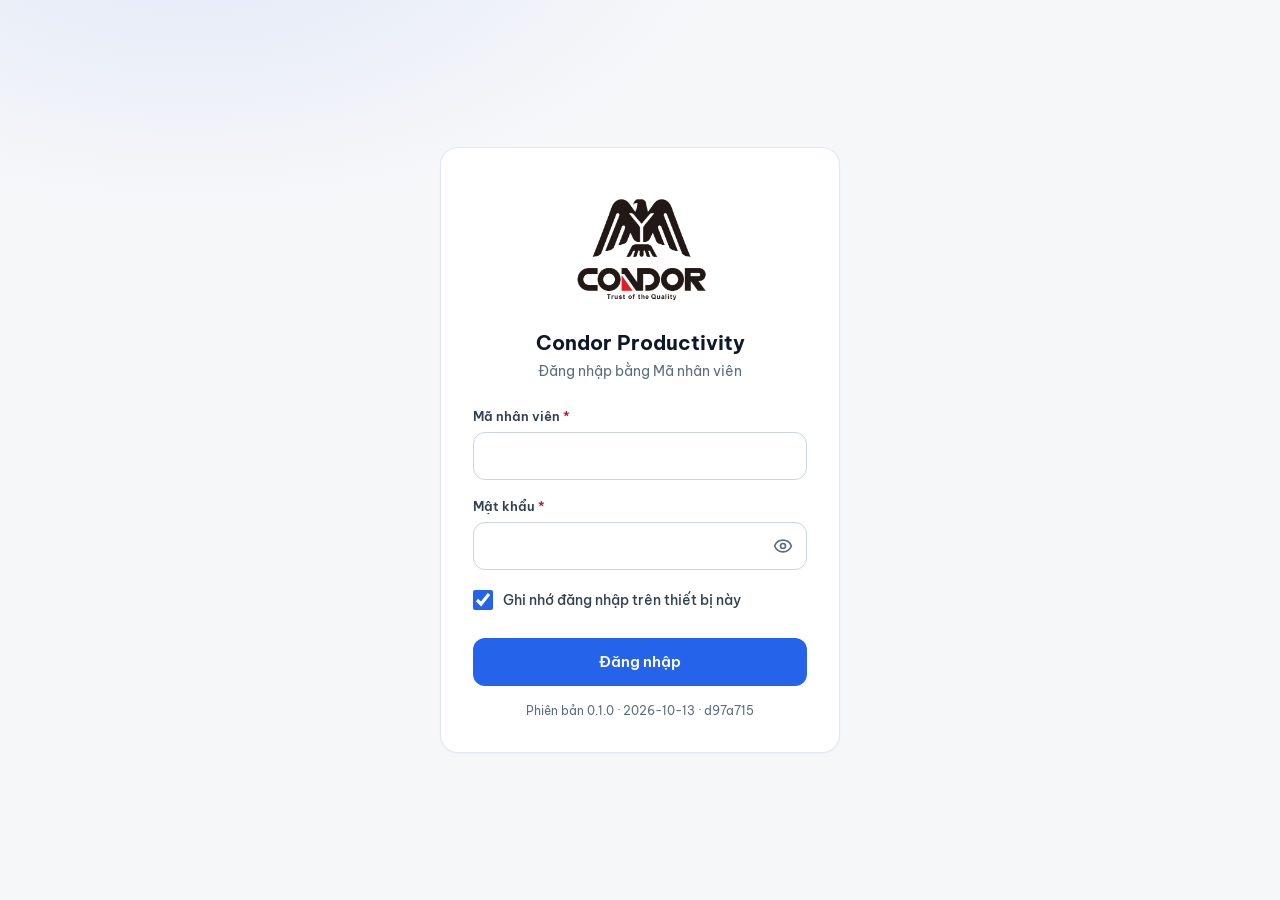
==== commit e6fd7216: "Cập nhật /v2-test/ (bản d97a715)" ====
--- a/v2-test/index.html
+++ b/v2-test/index.html
@@ -9,10 +9,10 @@
   <link rel="preconnect" href="https://fonts.googleapis.com">
   <link rel="preconnect" href="https://fonts.gstatic.com" crossorigin>
   <link href="https://fonts.googleapis.com/css2?family=Be+Vietnam+Pro:wght@400;500;600;700;800&family=Noto+Sans:wght@400;500;600;700&display=swap" rel="stylesheet">
-  <script type="module" crossorigin src="./assets/index-lUbfPZts.js"></script>
+  <script type="module" crossorigin src="./assets/index-CgWXixkP.js"></script>
   <link rel="modulepreload" crossorigin href="./assets/jsx-runtime-D3jfb0Ew.js">
-  <link rel="modulepreload" crossorigin href="./assets/ui-DMwopF88.js">
-  <link rel="stylesheet" crossorigin href="./assets/index-BLIrUbDa.css">
+  <link rel="modulepreload" crossorigin href="./assets/ui-BAll1821.js">
+  <link rel="stylesheet" crossorigin href="./assets/index-DX2TwEY0.css">
 </head>
 <body>
   <div id="root"></div>
--- a/v2-test/assets/index-DX2TwEY0.css
+++ b/v2-test/assets/index-DX2TwEY0.css
@@ -0,0 +1,2 @@
+/*! tailwindcss v4.3.3 | MIT License | https://tailwindcss.com */
+@layer properties{@supports (((-webkit-hyphens:none)) and (not (margin-trim:inline))) or ((-moz-orient:inline) and (not (color:rgb(from red r g b)))){*,:before,:after,::backdrop{--tw-translate-x:0;--tw-translate-y:0;--tw-translate-z:0;--tw-divide-y-reverse:0;--tw-border-style:solid;--tw-leading:initial;--tw-font-weight:initial;--tw-tracking:initial;--tw-ordinal:initial;--tw-slashed-zero:initial;--tw-numeric-figure:initial;--tw-numeric-spacing:initial;--tw-numeric-fraction:initial;--tw-shadow:0 0 #0000;--tw-shadow-color:initial;--tw-shadow-alpha:100%;--tw-inset-shadow:0 0 #0000;--tw-inset-shadow-color:initial;--tw-inset-shadow-alpha:100%;--tw-ring-color:initial;--tw-ring-shadow:0 0 #0000;--tw-inset-ring-color:initial;--tw-inset-ring-shadow:0 0 #0000;--tw-ring-inset:initial;--tw-ring-offset-width:0px;--tw-ring-offset-color:#fff;--tw-ring-offset-shadow:0 0 #0000;--tw-outline-style:solid;--tw-backdrop-blur:initial;--tw-backdrop-brightness:initial;--tw-backdrop-contrast:initial;--tw-backdrop-grayscale:initial;--tw-backdrop-hue-rotate:initial;--tw-backdrop-invert:initial;--tw-backdrop-opacity:initial;--tw-backdrop-saturate:initial;--tw-backdrop-sepia:initial;--tw-duration:initial;--tw-ease:initial}}}@layer theme{:root,:host{--font-sans:"Be Vietnam Pro", "Noto Sans", ui-sans-serif, system-ui, sans-serif;--font-mono:ui-monospace, SFMono-Regular, Menlo, Monaco, Consolas, "Liberation Mono", "Courier New", monospace;--color-red-700:oklch(50.5% .213 27.518);--color-amber-300:oklch(87.9% .169 91.605);--color-amber-400:oklch(82.8% .189 84.429);--color-amber-500:oklch(76.9% .188 70.08);--color-emerald-50:oklch(97.9% .021 166.113);--color-emerald-400:oklch(76.5% .177 163.223);--color-emerald-600:oklch(59.6% .145 163.225);--color-emerald-700:oklch(50.8% .118 165.612);--color-blue-50:oklch(97% .014 254.604);--color-blue-200:oklch(88.2% .059 254.128);--color-blue-700:oklch(48.8% .243 264.376);--color-violet-50:oklch(96.9% .016 293.756);--color-violet-700:oklch(49.1% .27 292.581);--color-rose-400:oklch(71.2% .194 13.428);--color-rose-600:oklch(58.6% .253 17.585);--color-slate-50:oklch(98.4% .003 247.858);--color-slate-200:oklch(92.9% .013 255.508);--color-slate-300:oklch(86.9% .022 252.894);--color-slate-400:oklch(70.4% .04 256.788);--color-slate-900:oklch(20.8% .042 265.755);--color-white:#fff;--spacing:.25rem;--container-xs:20rem;--container-sm:24rem;--container-md:28rem;--container-xl:36rem;--container-3xl:48rem;--text-xs:.75rem;--text-xs--line-height:calc(1 / .75);--text-sm:.875rem;--text-sm--line-height:calc(1.25 / .875);--text-base:1rem;--text-base--line-height:calc(1.5 / 1);--text-lg:1.125rem;--text-lg--line-height:calc(1.75 / 1.125);--text-xl:1.25rem;--text-xl--line-height:calc(1.75 / 1.25);--font-weight-normal:400;--font-weight-medium:500;--font-weight-semibold:600;--font-weight-bold:700;--tracking-tight:-.025em;--tracking-wide:.025em;--leading-tight:1.25;--leading-snug:1.375;--leading-relaxed:1.625;--radius-md:.375rem;--radius-lg:.5rem;--radius-xl:.75rem;--radius-2xl:1rem;--ease-out:cubic-bezier(0, 0, .2, 1);--animate-spin:spin 1s linear infinite;--animate-pulse:pulse 2s cubic-bezier(.4, 0, .6, 1) infinite;--default-transition-duration:.15s;--default-transition-timing-function:cubic-bezier(.4, 0, .2, 1);--default-font-family:var(--font-sans);--default-mono-font-family:var(--font-mono);--color-bg:#f6f7f9;--color-surface:#fff;--color-surface-2:#f1f5f9;--color-line:#e2e8f0;--color-line-strong:#cbd5e1;--color-ink:#0f172a;--color-ink-2:#334155;--color-ink-3:#5b6b82;--color-primary:#2563eb;--color-primary-hover:#1d4ed8;--color-primary-soft:#eff6ff;--color-success:#047857;--color-success-soft:#ecfdf5;--color-success-line:#a7f3d0;--color-warning:#92400e;--color-warning-soft:#fffbeb;--color-warning-line:#fde68a;--color-danger:#be123c;--color-danger-soft:#fff1f2;--color-danger-line:#fecdd3;--color-danger-solid:#dc2626;--animate-sheet:sheet-in .26s cubic-bezier(.2,.8,.2,1);--animate-fade:fade-in .2s cubic-bezier(.2,.8,.2,1)}}@layer base{*,:after,:before,::backdrop{box-sizing:border-box;border:0 solid;margin:0;padding:0}::file-selector-button{box-sizing:border-box;border:0 solid;margin:0;padding:0}html,:host{-webkit-text-size-adjust:100%;tab-size:4;line-height:1.5;font-family:var(--default-font-family,-apple-system, BlinkMacSystemFont, "Segoe UI", Roboto, "Helvetica Neue", "Noto Sans", Arial, sans-serif, "Apple Color Emoji", "Segoe UI Emoji", "Segoe UI Symbol", "Noto Color Emoji");font-feature-settings:var(--default-font-feature-settings,normal);font-variation-settings:var(--default-font-variation-settings,normal);-webkit-tap-highlight-color:transparent}hr{height:0;color:inherit;border-top-width:1px}abbr:where([title]){-webkit-text-decoration:underline dotted;text-decoration:underline dotted}h1,h2,h3,h4,h5,h6{font-size:inherit;font-weight:inherit}a{color:inherit;-webkit-text-decoration:inherit;-webkit-text-decoration:inherit;-webkit-text-decoration:inherit;-webkit-text-decoration:inherit;text-decoration:inherit}b,strong{font-weight:bolder}code,kbd,samp,pre{font-family:var(--default-mono-font-family,ui-monospace, SFMono-Regular, Menlo, Monaco, Consolas, "Liberation Mono", "Courier New", monospace);font-feature-settings:var(--default-mono-font-feature-settings,normal);font-variation-settings:var(--default-mono-font-variation-settings,normal);font-size:1em}small{font-size:80%}sub,sup{vertical-align:baseline;font-size:75%;line-height:0;position:relative}sub{bottom:-.25em}sup{top:-.5em}table{text-indent:0;border-color:inherit;border-collapse:collapse}:-moz-focusring:where(:not(iframe)){outline:auto}progress{vertical-align:baseline}summary{display:list-item}ol,ul,menu{list-style:none}img,svg,video,canvas,audio,iframe,embed,object{vertical-align:middle;display:block}img,video{max-width:100%;height:auto}button,input,select,optgroup,textarea{font:inherit;font-feature-settings:inherit;font-variation-settings:inherit;letter-spacing:inherit;color:inherit;opacity:1;background-color:#0000;border-radius:0}::file-selector-button{font:inherit;font-feature-settings:inherit;font-variation-settings:inherit;letter-spacing:inherit;color:inherit;opacity:1;background-color:#0000;border-radius:0}:where(select:is([multiple],[size])) optgroup{font-weight:bolder}:where(select:is([multiple],[size])) optgroup option{padding-inline-start:20px}::file-selector-button{margin-inline-end:4px}::placeholder{opacity:1}@supports (not ((-webkit-appearance:-apple-pay-button))) or (contain-intrinsic-size:1px){::placeholder{color:currentColor}@supports (color:color-mix(in lab, red, red)){::placeholder{color:color-mix(in oklab, currentcolor 50%, transparent)}}}textarea{resize:vertical}::-webkit-search-decoration{-webkit-appearance:none}::-webkit-date-and-time-value{min-height:1lh;text-align:inherit}::-webkit-datetime-edit{display:inline-flex}::-webkit-datetime-edit-fields-wrapper{padding:0}::-webkit-datetime-edit{padding-block:0}::-webkit-datetime-edit-year-field{padding-block:0}::-webkit-datetime-edit-month-field{padding-block:0}::-webkit-datetime-edit-day-field{padding-block:0}::-webkit-datetime-edit-hour-field{padding-block:0}::-webkit-datetime-edit-minute-field{padding-block:0}::-webkit-datetime-edit-second-field{padding-block:0}::-webkit-datetime-edit-millisecond-field{padding-block:0}::-webkit-datetime-edit-meridiem-field{padding-block:0}::-webkit-calendar-picker-indicator{line-height:1}:-moz-ui-invalid{box-shadow:none}button,input:where([type=button],[type=reset],[type=submit]){appearance:button}::file-selector-button{appearance:button}::-webkit-inner-spin-button{height:auto}::-webkit-outer-spin-button{height:auto}[hidden]:where(:not([hidden=until-found])){display:none!important}html,body,#root{height:100%}body{background:var(--color-bg);color:var(--color-ink-2);font-family:var(--font-sans);-webkit-font-smoothing:antialiased;-webkit-tap-highlight-color:transparent;margin:0;font-size:15px;line-height:1.55}button{cursor:pointer;touch-action:manipulation}button:disabled{cursor:not-allowed}h1,h2,h3{color:var(--color-ink);text-wrap:balance}:focus-visible{outline:2px solid var(--color-primary);outline-offset:2px;border-radius:6px}table{font-variant-numeric:tabular-nums}@media (prefers-reduced-motion:reduce){*,:before,:after{transition-duration:.01ms!important;animation-duration:.01ms!important}}}@layer components;@layer utilities{.\@container{container-type:inline-size}.pointer-events-none{pointer-events:none}.collapse{visibility:collapse}.visible{visibility:visible}.sr-only{clip-path:inset(50%);white-space:nowrap;border-width:0;width:1px;height:1px;margin:-1px;padding:0;position:absolute;overflow:hidden}.absolute{position:absolute}.fixed{position:fixed}.relative{position:relative}.sticky{position:sticky}.inset-0{inset:0}.inset-y-0{inset-block:0}.inset-y-1{inset-block:var(--spacing)}.-top-1{top:calc(var(--spacing) * -1)}.top-0{top:0}.top-1\/2{top:50%}.top-2{top:calc(var(--spacing) * 2)}.top-2\.5{top:calc(var(--spacing) * 2.5)}.top-3{top:calc(var(--spacing) * 3)}.right-0{right:0}.right-1{right:var(--spacing)}.right-3{right:calc(var(--spacing) * 3)}.right-4{right:calc(var(--spacing) * 4)}.right-\[calc\(3\.6rem\+0\.5rem\)\]{right:4.1rem}.-bottom-1{bottom:calc(var(--spacing) * -1)}.bottom-0{bottom:0}.bottom-2\.5{bottom:calc(var(--spacing) * 2.5)}.bottom-20{bottom:calc(var(--spacing) * 20)}.bottom-24{bottom:calc(var(--spacing) * 24)}.bottom-\[calc\(4\.75rem\+env\(safe-area-inset-bottom\)\)\]{bottom:calc(4.75rem + env(safe-area-inset-bottom))}.left-0{left:0}.left-1\/2{left:50%}.left-3{left:calc(var(--spacing) * 3)}.left-\[calc\(5\.5rem\+0\.5rem\)\]{left:6rem}.z-10{z-index:10}.z-20{z-index:20}.z-40{z-index:40}.z-\[60\]{z-index:60}.z-\[80\]{z-index:80}.z-\[200\]{z-index:200}.order-1{order:1}.order-2{order:2}.order-3{order:3}.order-4{order:4}.order-5{order:5}.order-6{order:6}.order-7{order:7}.col-span-2{grid-column:span 2/span 2}.m-0{margin:0}.mx-auto{margin-inline:auto}.my-4{margin-block:calc(var(--spacing) * 4)}.-mt-1{margin-top:calc(var(--spacing) * -1)}.-mt-3{margin-top:calc(var(--spacing) * -3)}.mt-0{margin-top:0}.mt-0\.5{margin-top:calc(var(--spacing) * .5)}.mt-1{margin-top:var(--spacing)}.mt-1\.5{margin-top:calc(var(--spacing) * 1.5)}.mt-2{margin-top:calc(var(--spacing) * 2)}.mt-2\.5{margin-top:calc(var(--spacing) * 2.5)}.mt-3{margin-top:calc(var(--spacing) * 3)}.mt-3\.5{margin-top:calc(var(--spacing) * 3.5)}.mt-4{margin-top:calc(var(--spacing) * 4)}.mt-5{margin-top:calc(var(--spacing) * 5)}.mr-1{margin-right:var(--spacing)}.mr-1\.5{margin-right:calc(var(--spacing) * 1.5)}.mr-2{margin-right:calc(var(--spacing) * 2)}.mb-0{margin-bottom:0}.mb-1{margin-bottom:var(--spacing)}.mb-1\.5{margin-bottom:calc(var(--spacing) * 1.5)}.mb-2{margin-bottom:calc(var(--spacing) * 2)}.mb-2\.5{margin-bottom:calc(var(--spacing) * 2.5)}.mb-3{margin-bottom:calc(var(--spacing) * 3)}.mb-3\.5{margin-bottom:calc(var(--spacing) * 3.5)}.mb-4{margin-bottom:calc(var(--spacing) * 4)}.mb-5{margin-bottom:calc(var(--spacing) * 5)}.mb-6{margin-bottom:calc(var(--spacing) * 6)}.-ml-2{margin-left:calc(var(--spacing) * -2)}.ml-2{margin-left:calc(var(--spacing) * 2)}.block{display:block}.contents{display:contents}.flex{display:flex}.grid{display:grid}.hidden{display:none}.inline{display:inline}.inline-block{display:inline-block}.inline-flex{display:inline-flex}.table{display:table}.size-1\.5{width:calc(var(--spacing) * 1.5);height:calc(var(--spacing) * 1.5)}.size-2\.5{width:calc(var(--spacing) * 2.5);height:calc(var(--spacing) * 2.5)}.size-3{width:calc(var(--spacing) * 3);height:calc(var(--spacing) * 3)}.size-3\.5{width:calc(var(--spacing) * 3.5);height:calc(var(--spacing) * 3.5)}.size-4{width:calc(var(--spacing) * 4);height:calc(var(--spacing) * 4)}.size-5{width:calc(var(--spacing) * 5);height:calc(var(--spacing) * 5)}.size-7{width:calc(var(--spacing) * 7);height:calc(var(--spacing) * 7)}.size-8{width:calc(var(--spacing) * 8);height:calc(var(--spacing) * 8)}.size-9{width:calc(var(--spacing) * 9);height:calc(var(--spacing) * 9)}.size-10{width:calc(var(--spacing) * 10);height:calc(var(--spacing) * 10)}.size-11{width:calc(var(--spacing) * 11);height:calc(var(--spacing) * 11)}.size-12{width:calc(var(--spacing) * 12);height:calc(var(--spacing) * 12)}.size-\[18px\]{width:18px;height:18px}.size-\[22px\]{width:22px;height:22px}.size-\[150px\]{width:150px;height:150px}.size-full{width:100%;height:100%}.h-1{height:var(--spacing)}.h-2{height:calc(var(--spacing) * 2)}.h-3{height:calc(var(--spacing) * 3)}.h-4{height:calc(var(--spacing) * 4)}.h-7{height:calc(var(--spacing) * 7)}.h-9{height:calc(var(--spacing) * 9)}.h-\[3\.75rem\]{height:3.75rem}.h-\[3px\]{height:3px}.h-\[230px\]{height:230px}.h-\[260px\]{height:260px}.h-full{height:100%}.max-h-48{max-height:calc(var(--spacing) * 48)}.max-h-\[88dvh\]{max-height:88dvh}.field-input{width:100%;min-height:48px;color:var(--color-ink);background:var(--color-surface);border:1px solid var(--color-line-strong);border-radius:12px;padding:10px 14px;font-size:16px;transition:border-color .12s,box-shadow .12s}.field-input:hover{border-color:#94a3b8}.field-input:focus{border-color:var(--color-primary);outline:none;box-shadow:0 0 0 3px #2563eb2e}.\!min-h-10{min-height:calc(var(--spacing) * 10)!important}.\!min-h-11{min-height:calc(var(--spacing) * 11)!important}.\!min-h-12{min-height:calc(var(--spacing) * 12)!important}.min-h-10{min-height:calc(var(--spacing) * 10)}.min-h-11{min-height:calc(var(--spacing) * 11)}.min-h-12{min-height:calc(var(--spacing) * 12)}.min-h-\[2\.75em\]{min-height:2.75em}.min-h-\[52px\]{min-height:52px}.min-h-\[58px\]{min-height:58px}.min-h-dvh{min-height:100dvh}.\!w-auto{width:auto!important}.w-3{width:calc(var(--spacing) * 3)}.w-8{width:calc(var(--spacing) * 8)}.w-10{width:calc(var(--spacing) * 10)}.w-\[3px\]{width:3px}.w-full{width:100%}.max-w-3xl{max-width:var(--container-3xl)}.max-w-\[11rem\]{max-width:11rem}.max-w-\[13rem\]{max-width:13rem}.max-w-\[14rem\]{max-width:14rem}.max-w-\[55\%\]{max-width:55%}.max-w-\[400px\]{max-width:400px}.max-w-\[1400px\]{max-width:1400px}.max-w-\[calc\(100vw-24px\)\]{max-width:calc(100vw - 24px)}.max-w-\[min\(440px\,calc\(100vw-32px\)\)\]{max-width:min(440px,100vw - 32px)}.max-w-full{max-width:100%}.max-w-md{max-width:var(--container-md)}.max-w-sm{max-width:var(--container-sm)}.max-w-xl{max-width:var(--container-xl)}.max-w-xs{max-width:var(--container-xs)}.min-w-0{min-width:0}.min-w-\[12rem\]{min-width:12rem}.min-w-\[14rem\]{min-width:14rem}.min-w-\[110px\]{min-width:110px}.min-w-\[180px\]{min-width:180px}.min-w-\[200px\]{min-width:200px}.min-w-\[220px\]{min-width:220px}.flex-1{flex:1}.shrink-0{flex-shrink:0}.grow{flex-grow:1}.basis-56{flex-basis:calc(var(--spacing) * 56)}.basis-full{flex-basis:100%}.border-collapse{border-collapse:collapse}.-translate-x-1\/2{--tw-translate-x:calc(calc(1 / 2 * 100%) * -1);translate:var(--tw-translate-x) var(--tw-translate-y)}.-translate-x-full{--tw-translate-x:-100%;translate:var(--tw-translate-x) var(--tw-translate-y)}.-translate-y-1\/2{--tw-translate-y:calc(calc(1 / 2 * 100%) * -1);translate:var(--tw-translate-x) var(--tw-translate-y)}.-translate-y-\[160\%\]{--tw-translate-y:calc(160% * -1);translate:var(--tw-translate-x) var(--tw-translate-y)}.-translate-y-full{--tw-translate-y:-100%;translate:var(--tw-translate-x) var(--tw-translate-y)}.translate-y-0{--tw-translate-y:0px;translate:var(--tw-translate-x) var(--tw-translate-y)}.translate-y-2{--tw-translate-y:calc(var(--spacing) * 2);translate:var(--tw-translate-x) var(--tw-translate-y)}.translate-y-full{--tw-translate-y:100%;translate:var(--tw-translate-x) var(--tw-translate-y)}.-rotate-90{rotate:-90deg}.rotate-180{rotate:180deg}.animate-fade{animation:var(--animate-fade)}.animate-pulse{animation:var(--animate-pulse)}.animate-sheet{animation:var(--animate-sheet)}.animate-spin{animation:var(--animate-spin)}.cursor-pointer{cursor:pointer}.\[scrollbar-width\:thin\]{scrollbar-width:thin}.list-none{list-style-type:none}.grid-cols-1{grid-template-columns:repeat(1,minmax(0,1fr))}.grid-cols-2{grid-template-columns:repeat(2,minmax(0,1fr))}.grid-cols-3{grid-template-columns:repeat(3,minmax(0,1fr))}.grid-cols-7{grid-template-columns:repeat(7,minmax(0,1fr))}.grid-cols-\[3\.4rem_minmax\(0\,1fr\)_5\.4rem\]{grid-template-columns:3.4rem minmax(0,1fr) 5.4rem}.grid-cols-\[minmax\(0\,1fr\)_minmax\(0\,1fr\)\]{grid-template-columns:minmax(0,1fr) minmax(0,1fr)}.grid-cols-\[minmax\(0\,5\.5rem\)_1fr_3\.6rem\]{grid-template-columns:minmax(0,5.5rem) 1fr 3.6rem}.flex-col{flex-direction:column}.flex-wrap{flex-wrap:wrap}.items-baseline{align-items:baseline}.items-center{align-items:center}.items-end{align-items:flex-end}.items-start{align-items:flex-start}.justify-between{justify-content:space-between}.justify-center{justify-content:center}.justify-end{justify-content:flex-end}.gap-0\.5{gap:calc(var(--spacing) * .5)}.gap-1{gap:var(--spacing)}.gap-1\.5{gap:calc(var(--spacing) * 1.5)}.gap-2{gap:calc(var(--spacing) * 2)}.gap-2\.5{gap:calc(var(--spacing) * 2.5)}.gap-3{gap:calc(var(--spacing) * 3)}.gap-4{gap:calc(var(--spacing) * 4)}.gap-6{gap:calc(var(--spacing) * 6)}.gap-x-2\.5{column-gap:calc(var(--spacing) * 2.5)}.gap-x-3{column-gap:calc(var(--spacing) * 3)}.gap-x-4{column-gap:calc(var(--spacing) * 4)}.gap-x-5{column-gap:calc(var(--spacing) * 5)}.gap-x-8{column-gap:calc(var(--spacing) * 8)}.gap-y-1{row-gap:var(--spacing)}.gap-y-1\.5{row-gap:calc(var(--spacing) * 1.5)}.gap-y-2{row-gap:calc(var(--spacing) * 2)}.gap-y-5{row-gap:calc(var(--spacing) * 5)}:where(.divide-y>:not(:last-child)){--tw-divide-y-reverse:0;border-bottom-style:var(--tw-border-style);border-top-style:var(--tw-border-style);border-top-width:calc(1px * var(--tw-divide-y-reverse));border-bottom-width:calc(1px * calc(1 - var(--tw-divide-y-reverse)))}:where(.divide-line>:not(:last-child)){border-color:var(--color-line)}.truncate{text-overflow:ellipsis;white-space:nowrap;overflow:hidden}.overflow-hidden{overflow:hidden}.overflow-x-auto{overflow-x:auto}.overflow-y-auto{overflow-y:auto}.rounded{border-radius:.25rem}.rounded-2xl{border-radius:var(--radius-2xl)}.rounded-\[3px\]{border-radius:3px}.rounded-\[4px\]{border-radius:4px}.rounded-\[5px\]{border-radius:5px}.rounded-\[10px\]{border-radius:10px}.rounded-\[14px\]{border-radius:14px}.rounded-\[18px\]{border-radius:18px}.rounded-full{border-radius:2147483647px}.rounded-lg{border-radius:var(--radius-lg)}.rounded-md{border-radius:var(--radius-md)}.rounded-xl{border-radius:var(--radius-xl)}.rounded-t-\[18px\]{border-top-left-radius:18px;border-top-right-radius:18px}.rounded-b-full{border-bottom-right-radius:2147483647px;border-bottom-left-radius:2147483647px}.border{border-style:var(--tw-border-style);border-width:1px}.border-2{border-style:var(--tw-border-style);border-width:2px}.border-\[3px\]{border-style:var(--tw-border-style);border-width:3px}.border-t{border-top-style:var(--tw-border-style);border-top-width:1px}.border-t-2{border-top-style:var(--tw-border-style);border-top-width:2px}.border-r{border-right-style:var(--tw-border-style);border-right-width:1px}.border-b{border-bottom-style:var(--tw-border-style);border-bottom-width:1px}.border-l{border-left-style:var(--tw-border-style);border-left-width:1px}.border-l-2{border-left-style:var(--tw-border-style);border-left-width:2px}.border-l-4{border-left-style:var(--tw-border-style);border-left-width:4px}.border-dashed{--tw-border-style:dashed;border-style:dashed}.border-blue-200{border-color:var(--color-blue-200)}.border-current{border-color:currentColor}.border-danger-line{border-color:var(--color-danger-line)}.border-emerald-400{border-color:var(--color-emerald-400)}.border-line{border-color:var(--color-line)}.border-line-strong{border-color:var(--color-line-strong)}.border-primary{border-color:var(--color-primary)}.border-rose-400{border-color:var(--color-rose-400)}.border-slate-400{border-color:var(--color-slate-400)}.border-success-line{border-color:var(--color-success-line)}.border-transparent{border-color:#0000}.border-warning-line{border-color:var(--color-warning-line)}.border-r-transparent{border-right-color:#0000}.bg-\[\#1F1215\]{background-color:#1f1215}.bg-amber-300{background-color:var(--color-amber-300)}.bg-amber-400{background-color:var(--color-amber-400)}.bg-amber-500{background-color:var(--color-amber-500)}.bg-bg{background-color:var(--color-bg)}.bg-blue-50{background-color:var(--color-blue-50)}.bg-current{background-color:currentColor}.bg-danger-soft{background-color:var(--color-danger-soft)}.bg-danger-soft\/40{background-color:#fff1f266}@supports (color:color-mix(in lab, red, red)){.bg-danger-soft\/40{background-color:color-mix(in oklab, var(--color-danger-soft) 40%, transparent)}}.bg-danger-solid{background-color:var(--color-danger-solid)}.bg-emerald-50{background-color:var(--color-emerald-50)}.bg-emerald-600{background-color:var(--color-emerald-600)}.bg-line-strong{background-color:var(--color-line-strong)}.bg-primary{background-color:var(--color-primary)}.bg-primary-soft{background-color:var(--color-primary-soft)}.bg-rose-600{background-color:var(--color-rose-600)}.bg-slate-300{background-color:var(--color-slate-300)}.bg-slate-900{background-color:var(--color-slate-900)}.bg-slate-900\/55{background-color:#0f172b8c}@supports (color:color-mix(in lab, red, red)){.bg-slate-900\/55{background-color:color-mix(in oklab, var(--color-slate-900) 55%, transparent)}}.bg-success-soft{background-color:var(--color-success-soft)}.bg-surface{background-color:var(--color-surface)}.bg-surface-2{background-color:var(--color-surface-2)}.bg-violet-50{background-color:var(--color-violet-50)}.bg-warning-soft{background-color:var(--color-warning-soft)}.bg-white{background-color:var(--color-white)}.p-0{padding:0}.p-3{padding:calc(var(--spacing) * 3)}.p-4{padding:calc(var(--spacing) * 4)}.p-5{padding:calc(var(--spacing) * 5)}.p-7{padding:calc(var(--spacing) * 7)}.px-1{padding-inline:var(--spacing)}.px-1\.5{padding-inline:calc(var(--spacing) * 1.5)}.px-2{padding-inline:calc(var(--spacing) * 2)}.px-2\.5{padding-inline:calc(var(--spacing) * 2.5)}.px-3{padding-inline:calc(var(--spacing) * 3)}.px-3\.5{padding-inline:calc(var(--spacing) * 3.5)}.px-4{padding-inline:calc(var(--spacing) * 4)}.px-5{padding-inline:calc(var(--spacing) * 5)}.px-\[13px\]{padding-inline:13px}.\!py-1{padding-block:var(--spacing)!important}.\!py-2{padding-block:calc(var(--spacing) * 2)!important}.py-0\.5{padding-block:calc(var(--spacing) * .5)}.py-1{padding-block:var(--spacing)}.py-1\.5{padding-block:calc(var(--spacing) * 1.5)}.py-2{padding-block:calc(var(--spacing) * 2)}.py-2\.5{padding-block:calc(var(--spacing) * 2.5)}.py-3{padding-block:calc(var(--spacing) * 3)}.py-3\.5{padding-block:calc(var(--spacing) * 3.5)}.py-4{padding-block:calc(var(--spacing) * 4)}.py-6{padding-block:calc(var(--spacing) * 6)}.py-9{padding-block:calc(var(--spacing) * 9)}.py-10{padding-block:calc(var(--spacing) * 10)}.py-16{padding-block:calc(var(--spacing) * 16)}.py-\[3px\]{padding-block:3px}.pt-0\.5{padding-top:calc(var(--spacing) * .5)}.pt-2\.5{padding-top:calc(var(--spacing) * 2.5)}.pt-3{padding-top:calc(var(--spacing) * 3)}.pt-4{padding-top:calc(var(--spacing) * 4)}.pt-6{padding-top:calc(var(--spacing) * 6)}.pt-\[max\(8px\,env\(safe-area-inset-top\)\)\]{padding-top:max(8px, env(safe-area-inset-top))}.pr-1{padding-right:var(--spacing)}.pr-2{padding-right:calc(var(--spacing) * 2)}.pr-8{padding-right:calc(var(--spacing) * 8)}.pr-12{padding-right:calc(var(--spacing) * 12)}.pb-0\.5{padding-bottom:calc(var(--spacing) * .5)}.pb-2{padding-bottom:calc(var(--spacing) * 2)}.pb-3\.5{padding-bottom:calc(var(--spacing) * 3.5)}.pb-28{padding-bottom:calc(var(--spacing) * 28)}.pb-\[env\(safe-area-inset-bottom\)\]{padding-bottom:env(safe-area-inset-bottom)}.pb-\[max\(20px\,env\(safe-area-inset-bottom\)\)\]{padding-bottom:max(20px, env(safe-area-inset-bottom))}.pl-3{padding-left:calc(var(--spacing) * 3)}.pl-4{padding-left:calc(var(--spacing) * 4)}.pl-5{padding-left:calc(var(--spacing) * 5)}.pl-9{padding-left:calc(var(--spacing) * 9)}.text-center{text-align:center}.text-left{text-align:left}.text-right{text-align:right}.align-\[-1px\]{vertical-align:-1px}.align-middle{vertical-align:middle}.text-base{font-size:var(--text-base);line-height:var(--tw-leading,var(--text-base--line-height))}.text-lg{font-size:var(--text-lg);line-height:var(--tw-leading,var(--text-lg--line-height))}.text-sm{font-size:var(--text-sm);line-height:var(--tw-leading,var(--text-sm--line-height))}.text-xl{font-size:var(--text-xl);line-height:var(--tw-leading,var(--text-xl--line-height))}.text-xs{font-size:var(--text-xs);line-height:var(--tw-leading,var(--text-xs--line-height))}.text-\[10\.5px\]{font-size:10.5px}.text-\[11\.5px\]{font-size:11.5px}.text-\[11px\]{font-size:11px}.text-\[12\.5px\]{font-size:12.5px}.text-\[12px\]{font-size:12px}.text-\[13\.5px\]{font-size:13.5px}.text-\[13px\]{font-size:13px}.text-\[14\.5px\]{font-size:14.5px}.text-\[14px\]{font-size:14px}.text-\[15px\]{font-size:15px}.text-\[16px\]{font-size:16px}.text-\[17px\]{font-size:17px}.text-\[18px\]{font-size:18px}.text-\[22px\]{font-size:22px}.text-\[24px\]{font-size:24px}.text-\[26px\]{font-size:26px}.text-\[28px\]{font-size:28px}.text-\[30px\]{font-size:30px}.leading-none{--tw-leading:1;line-height:1}.leading-relaxed{--tw-leading:var(--leading-relaxed);line-height:var(--leading-relaxed)}.leading-snug{--tw-leading:var(--leading-snug);line-height:var(--leading-snug)}.leading-tight{--tw-leading:var(--leading-tight);line-height:var(--leading-tight)}.font-bold{--tw-font-weight:var(--font-weight-bold);font-weight:var(--font-weight-bold)}.font-medium{--tw-font-weight:var(--font-weight-medium);font-weight:var(--font-weight-medium)}.font-normal{--tw-font-weight:var(--font-weight-normal);font-weight:var(--font-weight-normal)}.font-semibold{--tw-font-weight:var(--font-weight-semibold);font-weight:var(--font-weight-semibold)}.tracking-\[0\.02em\]{--tw-tracking:.02em;letter-spacing:.02em}.tracking-tight{--tw-tracking:var(--tracking-tight);letter-spacing:var(--tracking-tight)}.tracking-wide{--tw-tracking:var(--tracking-wide);letter-spacing:var(--tracking-wide)}.\[overflow-wrap\:anywhere\]{overflow-wrap:anywhere}.\!whitespace-normal{white-space:normal!important}.whitespace-nowrap{white-space:nowrap}.text-blue-700{color:var(--color-blue-700)}.text-danger{color:var(--color-danger)}.text-emerald-700{color:var(--color-emerald-700)}.text-ink{color:var(--color-ink)}.text-ink-2{color:var(--color-ink-2)}.text-ink-3{color:var(--color-ink-3)}.text-line-strong{color:var(--color-line-strong)}.text-primary{color:var(--color-primary)}.text-primary-hover{color:var(--color-primary-hover)}.text-slate-200{color:var(--color-slate-200)}.text-slate-900{color:var(--color-slate-900)}.text-success{color:var(--color-success)}.text-violet-700{color:var(--color-violet-700)}.text-warning{color:var(--color-warning)}.text-white{color:var(--color-white)}.uppercase{text-transform:uppercase}.tabular-nums{--tw-numeric-spacing:tabular-nums;font-variant-numeric:var(--tw-ordinal,) var(--tw-slashed-zero,) var(--tw-numeric-figure,) var(--tw-numeric-spacing,) var(--tw-numeric-fraction,)}.accent-primary{accent-color:var(--color-primary)}.opacity-0{opacity:0}.opacity-60{opacity:.6}.opacity-80{opacity:.8}.opacity-100{opacity:1}.shadow-\[-6px_0_6px_-6px_rgba\(15\,23\,42\,0\.18\)\]{--tw-shadow:-6px 0 6px -6px var(--tw-shadow-color,#0f172a2e);box-shadow:var(--tw-inset-shadow), var(--tw-inset-ring-shadow), var(--tw-ring-offset-shadow), var(--tw-ring-shadow), var(--tw-shadow)}.shadow-\[0_-4px_16px_rgb\(15_23_42\/0\.06\)\]{--tw-shadow:0 -4px 16px var(--tw-shadow-color,#0f172a0f);box-shadow:var(--tw-inset-shadow), var(--tw-inset-ring-shadow), var(--tw-ring-offset-shadow), var(--tw-ring-shadow), var(--tw-shadow)}.shadow-\[0_6px_18px_rgb\(37_99_235\/0\.28\)\]{--tw-shadow:0 6px 18px var(--tw-shadow-color,#2563eb47);box-shadow:var(--tw-inset-shadow), var(--tw-inset-ring-shadow), var(--tw-ring-offset-shadow), var(--tw-ring-shadow), var(--tw-shadow)}.shadow-card{--tw-shadow:0 1px 2px var(--tw-shadow-color,#0f172a0a);box-shadow:var(--tw-inset-shadow), var(--tw-inset-ring-shadow), var(--tw-ring-offset-shadow), var(--tw-ring-shadow), var(--tw-shadow)}.shadow-pop{--tw-shadow:0 24px 48px var(--tw-shadow-color,#0f172a38);box-shadow:var(--tw-inset-shadow), var(--tw-inset-ring-shadow), var(--tw-ring-offset-shadow), var(--tw-ring-shadow), var(--tw-shadow)}.ring-2{--tw-ring-shadow:var(--tw-ring-inset,) 0 0 0 calc(2px + var(--tw-ring-offset-width)) var(--tw-ring-color,currentcolor);box-shadow:var(--tw-inset-shadow), var(--tw-inset-ring-shadow), var(--tw-ring-offset-shadow), var(--tw-ring-shadow), var(--tw-shadow)}.ring-primary{--tw-ring-color:var(--color-primary)}.ring-offset-1{--tw-ring-offset-width:1px;--tw-ring-offset-shadow:var(--tw-ring-inset,) 0 0 0 var(--tw-ring-offset-width) var(--tw-ring-offset-color)}.outline{outline-style:var(--tw-outline-style);outline-width:1px}.backdrop-blur-\[3px\]{--tw-backdrop-blur:blur(3px);-webkit-backdrop-filter:var(--tw-backdrop-blur,) var(--tw-backdrop-brightness,) var(--tw-backdrop-contrast,) var(--tw-backdrop-grayscale,) var(--tw-backdrop-hue-rotate,) var(--tw-backdrop-invert,) var(--tw-backdrop-opacity,) var(--tw-backdrop-saturate,) var(--tw-backdrop-sepia,);backdrop-filter:var(--tw-backdrop-blur,) var(--tw-backdrop-brightness,) var(--tw-backdrop-contrast,) var(--tw-backdrop-grayscale,) var(--tw-backdrop-hue-rotate,) var(--tw-backdrop-invert,) var(--tw-backdrop-opacity,) var(--tw-backdrop-saturate,) var(--tw-backdrop-sepia,)}.transition-\[background-color\,border-color\,transform\]{transition-property:background-color,border-color,transform;transition-timing-function:var(--tw-ease,var(--default-transition-timing-function));transition-duration:var(--tw-duration,var(--default-transition-duration))}.transition-\[border-color\,box-shadow\]{transition-property:border-color,box-shadow;transition-timing-function:var(--tw-ease,var(--default-transition-timing-function));transition-duration:var(--tw-duration,var(--default-transition-duration))}.transition-\[opacity\,transform\]{transition-property:opacity,transform;transition-timing-function:var(--tw-ease,var(--default-transition-timing-function));transition-duration:var(--tw-duration,var(--default-transition-duration))}.transition-\[stroke-dashoffset\]{transition-property:stroke-dashoffset;transition-timing-function:var(--tw-ease,var(--default-transition-timing-function));transition-duration:var(--tw-duration,var(--default-transition-duration))}.transition-\[width\]{transition-property:width;transition-timing-function:var(--tw-ease,var(--default-transition-timing-function));transition-duration:var(--tw-duration,var(--default-transition-duration))}.transition-colors{transition-property:color,background-color,border-color,outline-color,text-decoration-color,fill,stroke,--tw-gradient-from,--tw-gradient-via,--tw-gradient-to;transition-timing-function:var(--tw-ease,var(--default-transition-timing-function));transition-duration:var(--tw-duration,var(--default-transition-duration))}.transition-transform{transition-property:transform,translate,scale,rotate;transition-timing-function:var(--tw-ease,var(--default-transition-timing-function));transition-duration:var(--tw-duration,var(--default-transition-duration))}.duration-100{--tw-duration:.1s;transition-duration:.1s}.duration-200{--tw-duration:.2s;transition-duration:.2s}.duration-700{--tw-duration:.7s;transition-duration:.7s}.ease-out{--tw-ease:var(--ease-out);transition-timing-function:var(--ease-out)}.outline-none{--tw-outline-style:none;outline-style:none}.file\:mr-3::file-selector-button{margin-right:calc(var(--spacing) * 3)}.file\:min-h-10::file-selector-button{min-height:calc(var(--spacing) * 10)}.file\:min-h-11::file-selector-button{min-height:calc(var(--spacing) * 11)}.file\:cursor-pointer::file-selector-button{cursor:pointer}.file\:rounded-\[10px\]::file-selector-button{border-radius:10px}.file\:rounded-lg::file-selector-button{border-radius:var(--radius-lg)}.file\:border::file-selector-button{border-style:var(--tw-border-style);border-width:1px}.file\:border-solid::file-selector-button{--tw-border-style:solid;border-style:solid}.file\:border-line-strong::file-selector-button{border-color:var(--color-line-strong)}.file\:bg-surface::file-selector-button{background-color:var(--color-surface)}.file\:px-3\.5::file-selector-button{padding-inline:calc(var(--spacing) * 3.5)}.file\:font-semibold::file-selector-button{--tw-font-weight:var(--font-weight-semibold);font-weight:var(--font-weight-semibold)}.file\:text-ink-2::file-selector-button{color:var(--color-ink-2)}.focus-within\:translate-y-0:focus-within{--tw-translate-y:0px;translate:var(--tw-translate-x) var(--tw-translate-y)}@media (hover:hover){.hover\:border-amber-400:hover{border-color:var(--color-amber-400)}.hover\:border-blue-200:hover{border-color:var(--color-blue-200)}.hover\:border-primary:hover{border-color:var(--color-primary)}.hover\:border-slate-400:hover{border-color:var(--color-slate-400)}.hover\:bg-emerald-700:hover{background-color:var(--color-emerald-700)}.hover\:bg-line:hover{background-color:var(--color-line)}.hover\:bg-primary-hover:hover{background-color:var(--color-primary-hover)}.hover\:bg-primary-soft:hover{background-color:var(--color-primary-soft)}.hover\:bg-red-700:hover{background-color:var(--color-red-700)}.hover\:bg-slate-50:hover{background-color:var(--color-slate-50)}.hover\:bg-surface-2:hover{background-color:var(--color-surface-2)}.hover\:text-ink:hover{color:var(--color-ink)}.hover\:text-primary-hover:hover{color:var(--color-primary-hover)}.hover\:shadow-md:hover{--tw-shadow:0 4px 6px -1px var(--tw-shadow-color,#0000001a), 0 2px 4px -2px var(--tw-shadow-color,#0000001a);box-shadow:var(--tw-inset-shadow), var(--tw-inset-ring-shadow), var(--tw-ring-offset-shadow), var(--tw-ring-shadow), var(--tw-shadow)}}.focus\:translate-y-0:focus{--tw-translate-y:0px;translate:var(--tw-translate-x) var(--tw-translate-y)}.active\:bg-line:active{background-color:var(--color-line)}@media (hover:hover){.enabled\:hover\:border-slate-400:enabled:hover{border-color:var(--color-slate-400)}}.active\:enabled\:scale-\[\.985\]:active:enabled{scale:.985}.disabled\:bg-slate-400:disabled{background-color:var(--color-slate-400)}.disabled\:opacity-40:disabled{opacity:.4}.disabled\:opacity-60:disabled{opacity:.6}@media (prefers-reduced-motion:reduce){.motion-reduce\:transition-none{transition-property:none}}@media not all and (width>=820px){.max-md\:sticky{position:sticky}.max-md\:bottom-\[calc\(4\.75rem\+env\(safe-area-inset-bottom\)\)\]{bottom:calc(4.75rem + env(safe-area-inset-bottom))}.max-md\:z-10{z-index:10}.max-md\:flex-1{flex:1}.max-md\:basis-full{flex-basis:100%}.max-md\:rounded-2xl{border-radius:var(--radius-2xl)}.max-md\:border{border-style:var(--tw-border-style);border-width:1px}.max-md\:border-line-strong{border-color:var(--color-line-strong)}.max-md\:bg-surface{background-color:var(--color-surface)}.max-md\:p-2\.5{padding:calc(var(--spacing) * 2.5)}.max-md\:px-5{padding-inline:calc(var(--spacing) * 5)}.max-md\:shadow-\[0_6px_18px_rgb\(15_23_42\/0\.16\)\]{--tw-shadow:0 6px 18px var(--tw-shadow-color,#0f172a29);box-shadow:var(--tw-inset-shadow), var(--tw-inset-ring-shadow), var(--tw-ring-offset-shadow), var(--tw-ring-shadow), var(--tw-shadow)}}@media (width>=820px){.md\:sticky{position:sticky}.md\:top-0{top:0}.md\:right-6{right:calc(var(--spacing) * 6)}.md\:bottom-4{bottom:calc(var(--spacing) * 4)}.md\:bottom-6{bottom:calc(var(--spacing) * 6)}.md\:order-last{order:9999}.md\:col-auto{grid-column:auto}.md\:col-span-1{grid-column:span 1/span 1}.md\:mb-4{margin-bottom:calc(var(--spacing) * 4)}.md\:mb-5{margin-bottom:calc(var(--spacing) * 5)}.md\:block{display:block}.md\:flex{display:flex}.md\:hidden{display:none}.md\:size-9{width:calc(var(--spacing) * 9);height:calc(var(--spacing) * 9)}.md\:h-dvh{height:100dvh}.md\:min-h-0{min-height:0}.md\:\!w-auto{width:auto!important}.md\:w-\[248px\]{width:248px}.md\:w-auto{width:auto}.md\:max-w-\[11rem\]{max-width:11rem}.md\:max-w-\[14rem\]{max-width:14rem}.md\:max-w-\[16rem\]{max-width:16rem}.md\:max-w-sm{max-width:var(--container-sm)}.md\:min-w-\[180px\]{min-width:180px}.md\:flex-1{flex:1}.md\:flex-none{flex:none}.md\:shrink-0{flex-shrink:0}.md\:grid-cols-1{grid-template-columns:repeat(1,minmax(0,1fr))}.md\:grid-cols-2{grid-template-columns:repeat(2,minmax(0,1fr))}.md\:grid-cols-3{grid-template-columns:repeat(3,minmax(0,1fr))}.md\:grid-cols-4{grid-template-columns:repeat(4,minmax(0,1fr))}.md\:grid-cols-\[minmax\(0\,30rem\)_minmax\(0\,1fr\)\]{grid-template-columns:minmax(0,30rem) minmax(0,1fr)}.md\:flex-col{flex-direction:column}.md\:flex-row{flex-direction:row}.md\:flex-wrap{flex-wrap:wrap}.md\:items-center{align-items:center}.md\:items-start{align-items:flex-start}.md\:gap-4{gap:calc(var(--spacing) * 4)}.md\:rounded-2xl{border-radius:var(--radius-2xl)}.md\:p-4{padding:calc(var(--spacing) * 4)}.md\:p-6{padding:calc(var(--spacing) * 6)}.md\:p-8{padding:calc(var(--spacing) * 8)}.md\:px-3\.5{padding-inline:calc(var(--spacing) * 3.5)}.md\:px-5{padding-inline:calc(var(--spacing) * 5)}.md\:px-8{padding-inline:calc(var(--spacing) * 8)}.md\:py-3{padding-block:calc(var(--spacing) * 3)}.md\:py-4\.5{padding-block:calc(var(--spacing) * 4.5)}.md\:pt-0{padding-top:0}.md\:pt-8{padding-top:calc(var(--spacing) * 8)}.md\:pb-6{padding-bottom:calc(var(--spacing) * 6)}.md\:pb-12{padding-bottom:calc(var(--spacing) * 12)}.md\:text-\[12\.5px\]{font-size:12.5px}.md\:text-\[17px\]{font-size:17px}.md\:text-\[20px\]{font-size:20px}.md\:text-\[26px\]{font-size:26px}.md\:text-\[30px\]{font-size:30px}}@media (width>=1180px){.min-\[1180px\]\:static{position:static}.min-\[1180px\]\:sticky{position:sticky}.min-\[1180px\]\:top-6{top:calc(var(--spacing) * 6)}.min-\[1180px\]\:col-span-2{grid-column:span 2/span 2}.min-\[1180px\]\:block{display:block}.min-\[1180px\]\:grid{display:grid}.min-\[1180px\]\:hidden{display:none}.min-\[1180px\]\:max-h-\[calc\(100dvh-3rem\)\]{max-height:calc(100dvh - 3rem)}.min-\[1180px\]\:max-w-none{max-width:none}.min-\[1180px\]\:grid-cols-2{grid-template-columns:repeat(2,minmax(0,1fr))}.min-\[1180px\]\:grid-cols-4{grid-template-columns:repeat(4,minmax(0,1fr))}.min-\[1180px\]\:grid-cols-5{grid-template-columns:repeat(5,minmax(0,1fr))}.min-\[1180px\]\:grid-cols-\[minmax\(0\,1fr\)_minmax\(0\,25rem\)\]{grid-template-columns:minmax(0,1fr) minmax(0,25rem)}.min-\[1180px\]\:items-start{align-items:flex-start}.min-\[1180px\]\:gap-x-5{column-gap:calc(var(--spacing) * 5)}.min-\[1180px\]\:overflow-y-auto{overflow-y:auto}.min-\[1180px\]\:shadow-none{--tw-shadow:0 0 #0000;box-shadow:var(--tw-inset-shadow), var(--tw-inset-ring-shadow), var(--tw-ring-offset-shadow), var(--tw-ring-shadow), var(--tw-shadow)}}@media (width>=1500px){.min-\[1500px\]\:grid-cols-5{grid-template-columns:repeat(5,minmax(0,1fr))}}@media (width>=40rem){.sm\:col-span-1{grid-column:span 1/span 1}.sm\:mt-\[1\.4rem\]{margin-top:1.4rem}.sm\:block{display:block}.sm\:inline{display:inline}.sm\:flex-none{flex:none}.sm\:basis-auto{flex-basis:auto}.sm\:grid-cols-2{grid-template-columns:repeat(2,minmax(0,1fr))}.sm\:grid-cols-3{grid-template-columns:repeat(3,minmax(0,1fr))}.sm\:grid-cols-\[4\.6rem_minmax\(0\,1fr\)_8\.5rem\]{grid-template-columns:4.6rem minmax(0,1fr) 8.5rem}.sm\:grid-cols-\[9rem_8rem_minmax\(0\,1fr\)_auto\]{grid-template-columns:9rem 8rem minmax(0,1fr) auto}.sm\:grid-cols-\[minmax\(0\,1fr\)_minmax\(0\,1fr\)_auto\]{grid-template-columns:minmax(0,1fr) minmax(0,1fr) auto}.sm\:flex-row{flex-direction:row}.sm\:gap-6{gap:calc(var(--spacing) * 6)}}@media (width>=64rem){.lg\:grid-cols-2{grid-template-columns:repeat(2,minmax(0,1fr))}}@container (width>=48rem){.\@3xl\:col-span-full{grid-column:1/-1}.\@3xl\:contents{display:contents}.\@3xl\:grid{display:grid}.\@3xl\:grid-cols-\[minmax\(0\,1fr\)_9rem_9rem_15rem\]{grid-template-columns:minmax(0,1fr) 9rem 9rem 15rem}.\@3xl\:flex-col{flex-direction:column}.\@3xl\:items-start{align-items:flex-start}.\@3xl\:justify-start{justify-content:flex-start}.\@3xl\:gap-x-3{column-gap:calc(var(--spacing) * 3)}.\@3xl\:pt-\[1\.4rem\]{padding-top:1.4rem}}@container (width>=64rem){.\@5xl\:sr-only{clip-path:inset(50%);white-space:nowrap;border-width:0;width:1px;height:1px;margin:-1px;padding:0;position:absolute;overflow:hidden}.\@5xl\:order-last{order:9999}.\@5xl\:order-none{order:0}.\@5xl\:col-span-full{grid-column:1/-1}.\@5xl\:mt-0{margin-top:0}.\@5xl\:mt-1\.5{margin-top:calc(var(--spacing) * 1.5)}.\@5xl\:block{display:block}.\@5xl\:contents{display:contents}.\@5xl\:flex{display:flex}.\@5xl\:grid{display:grid}.\@5xl\:hidden{display:none}.\@5xl\:inline{display:inline}.\@5xl\:inline-flex{display:inline-flex}.\@5xl\:\!min-h-10{min-height:calc(var(--spacing) * 10)!important}.\@5xl\:min-h-9{min-height:calc(var(--spacing) * 9)}.\@5xl\:max-w-none{max-width:none}.\@5xl\:grid-cols-\[minmax\(0\,1\.9fr\)_6rem_6rem_4\.25rem_4\.75rem_5\.5rem_6rem_minmax\(0\,1\.1fr\)\]{grid-template-columns:minmax(0,1.9fr) 6rem 6rem 4.25rem 4.75rem 5.5rem 6rem minmax(0,1.1fr)}.\@5xl\:flex-col{flex-direction:column}.\@5xl\:items-start{align-items:flex-start}.\@5xl\:justify-start{justify-content:flex-start}.\@5xl\:gap-1{gap:var(--spacing)}.\@5xl\:gap-1\.5{gap:calc(var(--spacing) * 1.5)}.\@5xl\:gap-x-2\.5{column-gap:calc(var(--spacing) * 2.5)}.\@5xl\:justify-self-start{justify-self:flex-start}.\@5xl\:\!px-2\.5{padding-inline:calc(var(--spacing) * 2.5)!important}.\@5xl\:\!py-1\.5{padding-block:calc(var(--spacing) * 1.5)!important}.\@5xl\:py-2{padding-block:calc(var(--spacing) * 2)}.\@5xl\:pt-0\.5{padding-top:calc(var(--spacing) * .5)}.\@5xl\:text-right{text-align:right}.\@5xl\:text-\[11\.5px\]{font-size:11.5px}.\@5xl\:leading-10{--tw-leading:calc(var(--spacing) * 10);line-height:calc(var(--spacing) * 10)}}.\[\&_button\]\:min-h-11 button{min-height:calc(var(--spacing) * 11)}.\[\&_svg\]\:size-\[18px\] svg{width:18px;height:18px}.\[\&_svg\]\:shrink-0 svg{flex-shrink:0}.\[\&\:last-child\>td\]\:border-b-0:last-child>td{border-bottom-style:var(--tw-border-style);border-bottom-width:0}.\[\&\>\*\]\:min-w-0>*{min-width:0}@media not all and (width>=820px){.\[\&\>\*\:last-child\]\:max-md\:col-span-2>:last-child{grid-column:span 2/span 2}}@media (width>=1180px){.min-\[1180px\]\:\[\&\>section\]\:h-\[calc\(100\%-1\.25rem\)\]>section{height:calc(100% - 1.25rem)}}.\[\&\>td\]\:border-b-0>td{border-bottom-style:var(--tw-border-style);border-bottom-width:0}}@media (width<=819.98px){.stack-table{background:0 0;border:0;border-radius:0;overflow:visible}.stack-table table,.stack-table tbody{width:100%;display:block}.stack-table thead{clip-path:inset(50%);white-space:nowrap;width:1px;height:1px;position:absolute;overflow:hidden}.stack-table tbody tr{border:1px solid var(--color-line);background:var(--color-surface);border-radius:10px;margin-bottom:10px;padding:8px 12px;display:block}.stack-table tbody tr:last-child{margin-bottom:0}.stack-table tbody td{overflow-wrap:anywhere;display:flow-root;min-width:0!important;box-shadow:none!important;white-space:normal!important;text-align:right!important;background:0 0!important;border:0!important;padding:5px 0!important;position:static!important}.stack-table tbody td:before{content:attr(data-label);float:left;text-align:left;max-width:46%;color:var(--color-ink-3);padding-right:10px;font-size:12px;font-weight:600}.stack-table tbody td[data-label=""],.stack-table tbody td:not([data-label]){text-align:left!important}.stack-table tbody td[data-label=""]:before,.stack-table tbody td:not([data-label]):before{content:none}.stack-table tbody td:first-child{color:var(--color-ink);font-weight:600}.stack-table tbody td>div.flex{flex-wrap:wrap;justify-content:flex-end}}@property --tw-translate-x{syntax:"*";inherits:false;initial-value:0}@property --tw-translate-y{syntax:"*";inherits:false;initial-value:0}@property --tw-translate-z{syntax:"*";inherits:false;initial-value:0}@property --tw-divide-y-reverse{syntax:"*";inherits:false;initial-value:0}@property --tw-border-style{syntax:"*";inherits:false;initial-value:solid}@property --tw-leading{syntax:"*";inherits:false}@property --tw-font-weight{syntax:"*";inherits:false}@property --tw-tracking{syntax:"*";inherits:false}@property --tw-ordinal{syntax:"*";inherits:false}@property --tw-slashed-zero{syntax:"*";inherits:false}@property --tw-numeric-figure{syntax:"*";inherits:false}@property --tw-numeric-spacing{syntax:"*";inherits:false}@property --tw-numeric-fraction{syntax:"*";inherits:false}@property --tw-shadow{syntax:"*";inherits:false;initial-value:0 0 #0000}@property --tw-shadow-color{syntax:"*";inherits:false}@property --tw-shadow-alpha{syntax:"<percentage>";inherits:false;initial-value:100%}@property --tw-inset-shadow{syntax:"*";inherits:false;initial-value:0 0 #0000}@property --tw-inset-shadow-color{syntax:"*";inherits:false}@property --tw-inset-shadow-alpha{syntax:"<percentage>";inherits:false;initial-value:100%}@property --tw-ring-color{syntax:"*";inherits:false}@property --tw-ring-shadow{syntax:"*";inherits:false;initial-value:0 0 #0000}@property --tw-inset-ring-color{syntax:"*";inherits:false}@property --tw-inset-ring-shadow{syntax:"*";inherits:false;initial-value:0 0 #0000}@property --tw-ring-inset{syntax:"*";inherits:false}@property --tw-ring-offset-width{syntax:"<length>";inherits:false;initial-value:0}@property --tw-ring-offset-color{syntax:"*";inherits:false;initial-value:#fff}@property --tw-ring-offset-shadow{syntax:"*";inherits:false;initial-value:0 0 #0000}@property --tw-outline-style{syntax:"*";inherits:false;initial-value:solid}@property --tw-backdrop-blur{syntax:"*";inherits:false}@property --tw-backdrop-brightness{syntax:"*";inherits:false}@property --tw-backdrop-contrast{syntax:"*";inherits:false}@property --tw-backdrop-grayscale{syntax:"*";inherits:false}@property --tw-backdrop-hue-rotate{syntax:"*";inherits:false}@property --tw-backdrop-invert{syntax:"*";inherits:false}@property --tw-backdrop-opacity{syntax:"*";inherits:false}@property --tw-backdrop-saturate{syntax:"*";inherits:false}@property --tw-backdrop-sepia{syntax:"*";inherits:false}@property --tw-duration{syntax:"*";inherits:false}@property --tw-ease{syntax:"*";inherits:false}@keyframes spin{to{transform:rotate(360deg)}}@keyframes pulse{50%{opacity:.5}}@keyframes sheet-in{0%{opacity:0;transform:translateY(24px)}to{opacity:1;transform:none}}@keyframes fade-in{0%{opacity:0}to{opacity:1}}
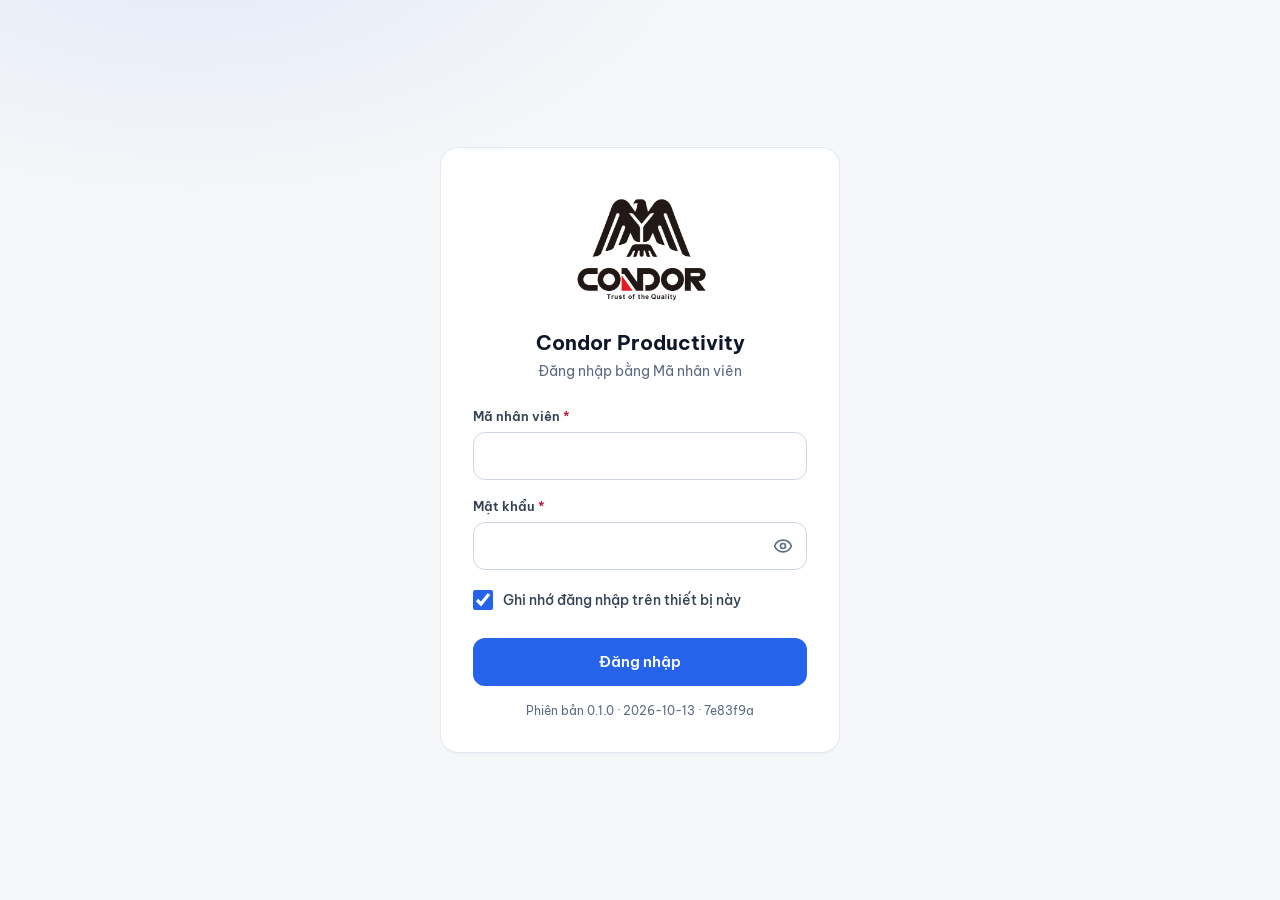
==== commit 9a4da70e: "Cập nhật /v2-test/ (bản 7e83f9a)" ====
--- a/v2-test/index.html
+++ b/v2-test/index.html
@@ -9,10 +9,10 @@
   <link rel="preconnect" href="https://fonts.googleapis.com">
   <link rel="preconnect" href="https://fonts.gstatic.com" crossorigin>
   <link href="https://fonts.googleapis.com/css2?family=Be+Vietnam+Pro:wght@400;500;600;700;800&family=Noto+Sans:wght@400;500;600;700&display=swap" rel="stylesheet">
-  <script type="module" crossorigin src="./assets/index-CgWXixkP.js"></script>
+  <script type="module" crossorigin src="./assets/index-nD2cdtL_.js"></script>
   <link rel="modulepreload" crossorigin href="./assets/jsx-runtime-D3jfb0Ew.js">
-  <link rel="modulepreload" crossorigin href="./assets/ui-BAll1821.js">
-  <link rel="stylesheet" crossorigin href="./assets/index-DX2TwEY0.css">
+  <link rel="modulepreload" crossorigin href="./assets/ui-CWEEC9FC.js">
+  <link rel="stylesheet" crossorigin href="./assets/index-SDVVZi4u.css">
 </head>
 <body>
   <div id="root"></div>
--- a/v2-test/assets/index-SDVVZi4u.css
+++ b/v2-test/assets/index-SDVVZi4u.css
@@ -0,0 +1,2 @@
+/*! tailwindcss v4.3.3 | MIT License | https://tailwindcss.com */
+@layer properties{@supports (((-webkit-hyphens:none)) and (not (margin-trim:inline))) or ((-moz-orient:inline) and (not (color:rgb(from red r g b)))){*,:before,:after,::backdrop{--tw-translate-x:0;--tw-translate-y:0;--tw-translate-z:0;--tw-divide-y-reverse:0;--tw-border-style:solid;--tw-leading:initial;--tw-font-weight:initial;--tw-tracking:initial;--tw-ordinal:initial;--tw-slashed-zero:initial;--tw-numeric-figure:initial;--tw-numeric-spacing:initial;--tw-numeric-fraction:initial;--tw-shadow:0 0 #0000;--tw-shadow-color:initial;--tw-shadow-alpha:100%;--tw-inset-shadow:0 0 #0000;--tw-inset-shadow-color:initial;--tw-inset-shadow-alpha:100%;--tw-ring-color:initial;--tw-ring-shadow:0 0 #0000;--tw-inset-ring-color:initial;--tw-inset-ring-shadow:0 0 #0000;--tw-ring-inset:initial;--tw-ring-offset-width:0px;--tw-ring-offset-color:#fff;--tw-ring-offset-shadow:0 0 #0000;--tw-outline-style:solid;--tw-backdrop-blur:initial;--tw-backdrop-brightness:initial;--tw-backdrop-contrast:initial;--tw-backdrop-grayscale:initial;--tw-backdrop-hue-rotate:initial;--tw-backdrop-invert:initial;--tw-backdrop-opacity:initial;--tw-backdrop-saturate:initial;--tw-backdrop-sepia:initial;--tw-duration:initial;--tw-ease:initial}}}@layer theme{:root,:host{--font-sans:"Be Vietnam Pro", "Noto Sans", ui-sans-serif, system-ui, sans-serif;--font-mono:ui-monospace, SFMono-Regular, Menlo, Monaco, Consolas, "Liberation Mono", "Courier New", monospace;--color-red-700:oklch(50.5% .213 27.518);--color-amber-300:oklch(87.9% .169 91.605);--color-amber-400:oklch(82.8% .189 84.429);--color-amber-500:oklch(76.9% .188 70.08);--color-emerald-50:oklch(97.9% .021 166.113);--color-emerald-400:oklch(76.5% .177 163.223);--color-emerald-600:oklch(59.6% .145 163.225);--color-emerald-700:oklch(50.8% .118 165.612);--color-blue-50:oklch(97% .014 254.604);--color-blue-200:oklch(88.2% .059 254.128);--color-blue-700:oklch(48.8% .243 264.376);--color-violet-50:oklch(96.9% .016 293.756);--color-violet-700:oklch(49.1% .27 292.581);--color-rose-400:oklch(71.2% .194 13.428);--color-rose-600:oklch(58.6% .253 17.585);--color-slate-50:oklch(98.4% .003 247.858);--color-slate-200:oklch(92.9% .013 255.508);--color-slate-300:oklch(86.9% .022 252.894);--color-slate-400:oklch(70.4% .04 256.788);--color-slate-900:oklch(20.8% .042 265.755);--color-white:#fff;--spacing:.25rem;--container-xs:20rem;--container-sm:24rem;--container-md:28rem;--container-xl:36rem;--container-3xl:48rem;--text-xs:.75rem;--text-xs--line-height:calc(1 / .75);--text-sm:.875rem;--text-sm--line-height:calc(1.25 / .875);--text-base:1rem;--text-base--line-height:calc(1.5 / 1);--text-lg:1.125rem;--text-lg--line-height:calc(1.75 / 1.125);--text-xl:1.25rem;--text-xl--line-height:calc(1.75 / 1.25);--font-weight-normal:400;--font-weight-medium:500;--font-weight-semibold:600;--font-weight-bold:700;--tracking-tight:-.025em;--tracking-wide:.025em;--leading-tight:1.25;--leading-snug:1.375;--leading-relaxed:1.625;--radius-md:.375rem;--radius-lg:.5rem;--radius-xl:.75rem;--radius-2xl:1rem;--ease-out:cubic-bezier(0, 0, .2, 1);--animate-spin:spin 1s linear infinite;--animate-pulse:pulse 2s cubic-bezier(.4, 0, .6, 1) infinite;--default-transition-duration:.15s;--default-transition-timing-function:cubic-bezier(.4, 0, .2, 1);--default-font-family:var(--font-sans);--default-mono-font-family:var(--font-mono);--color-bg:#f6f7f9;--color-surface:#fff;--color-surface-2:#f1f5f9;--color-line:#e2e8f0;--color-line-strong:#cbd5e1;--color-ink:#0f172a;--color-ink-2:#334155;--color-ink-3:#5b6b82;--color-primary:#2563eb;--color-primary-hover:#1d4ed8;--color-primary-soft:#eff6ff;--color-success:#047857;--color-success-soft:#ecfdf5;--color-success-line:#a7f3d0;--color-warning:#92400e;--color-warning-soft:#fffbeb;--color-warning-line:#fde68a;--color-danger:#be123c;--color-danger-soft:#fff1f2;--color-danger-line:#fecdd3;--color-danger-solid:#dc2626;--animate-sheet:sheet-in .26s cubic-bezier(.2,.8,.2,1);--animate-fade:fade-in .2s cubic-bezier(.2,.8,.2,1)}}@layer base{*,:after,:before,::backdrop{box-sizing:border-box;border:0 solid;margin:0;padding:0}::file-selector-button{box-sizing:border-box;border:0 solid;margin:0;padding:0}html,:host{-webkit-text-size-adjust:100%;tab-size:4;line-height:1.5;font-family:var(--default-font-family,-apple-system, BlinkMacSystemFont, "Segoe UI", Roboto, "Helvetica Neue", "Noto Sans", Arial, sans-serif, "Apple Color Emoji", "Segoe UI Emoji", "Segoe UI Symbol", "Noto Color Emoji");font-feature-settings:var(--default-font-feature-settings,normal);font-variation-settings:var(--default-font-variation-settings,normal);-webkit-tap-highlight-color:transparent}hr{height:0;color:inherit;border-top-width:1px}abbr:where([title]){-webkit-text-decoration:underline dotted;text-decoration:underline dotted}h1,h2,h3,h4,h5,h6{font-size:inherit;font-weight:inherit}a{color:inherit;-webkit-text-decoration:inherit;-webkit-text-decoration:inherit;-webkit-text-decoration:inherit;-webkit-text-decoration:inherit;text-decoration:inherit}b,strong{font-weight:bolder}code,kbd,samp,pre{font-family:var(--default-mono-font-family,ui-monospace, SFMono-Regular, Menlo, Monaco, Consolas, "Liberation Mono", "Courier New", monospace);font-feature-settings:var(--default-mono-font-feature-settings,normal);font-variation-settings:var(--default-mono-font-variation-settings,normal);font-size:1em}small{font-size:80%}sub,sup{vertical-align:baseline;font-size:75%;line-height:0;position:relative}sub{bottom:-.25em}sup{top:-.5em}table{text-indent:0;border-color:inherit;border-collapse:collapse}:-moz-focusring:where(:not(iframe)){outline:auto}progress{vertical-align:baseline}summary{display:list-item}ol,ul,menu{list-style:none}img,svg,video,canvas,audio,iframe,embed,object{vertical-align:middle;display:block}img,video{max-width:100%;height:auto}button,input,select,optgroup,textarea{font:inherit;font-feature-settings:inherit;font-variation-settings:inherit;letter-spacing:inherit;color:inherit;opacity:1;background-color:#0000;border-radius:0}::file-selector-button{font:inherit;font-feature-settings:inherit;font-variation-settings:inherit;letter-spacing:inherit;color:inherit;opacity:1;background-color:#0000;border-radius:0}:where(select:is([multiple],[size])) optgroup{font-weight:bolder}:where(select:is([multiple],[size])) optgroup option{padding-inline-start:20px}::file-selector-button{margin-inline-end:4px}::placeholder{opacity:1}@supports (not ((-webkit-appearance:-apple-pay-button))) or (contain-intrinsic-size:1px){::placeholder{color:currentColor}@supports (color:color-mix(in lab, red, red)){::placeholder{color:color-mix(in oklab, currentcolor 50%, transparent)}}}textarea{resize:vertical}::-webkit-search-decoration{-webkit-appearance:none}::-webkit-date-and-time-value{min-height:1lh;text-align:inherit}::-webkit-datetime-edit{display:inline-flex}::-webkit-datetime-edit-fields-wrapper{padding:0}::-webkit-datetime-edit{padding-block:0}::-webkit-datetime-edit-year-field{padding-block:0}::-webkit-datetime-edit-month-field{padding-block:0}::-webkit-datetime-edit-day-field{padding-block:0}::-webkit-datetime-edit-hour-field{padding-block:0}::-webkit-datetime-edit-minute-field{padding-block:0}::-webkit-datetime-edit-second-field{padding-block:0}::-webkit-datetime-edit-millisecond-field{padding-block:0}::-webkit-datetime-edit-meridiem-field{padding-block:0}::-webkit-calendar-picker-indicator{line-height:1}:-moz-ui-invalid{box-shadow:none}button,input:where([type=button],[type=reset],[type=submit]){appearance:button}::file-selector-button{appearance:button}::-webkit-inner-spin-button{height:auto}::-webkit-outer-spin-button{height:auto}[hidden]:where(:not([hidden=until-found])){display:none!important}html,body,#root{height:100%}body{background:var(--color-bg);color:var(--color-ink-2);font-family:var(--font-sans);-webkit-font-smoothing:antialiased;-webkit-tap-highlight-color:transparent;margin:0;font-size:15px;line-height:1.55}button{cursor:pointer;touch-action:manipulation}button:disabled{cursor:not-allowed}h1,h2,h3{color:var(--color-ink);text-wrap:balance}:focus-visible{outline:2px solid var(--color-primary);outline-offset:2px;border-radius:6px}table{font-variant-numeric:tabular-nums}@media (prefers-reduced-motion:reduce){*,:before,:after{transition-duration:.01ms!important;animation-duration:.01ms!important}}}@layer components;@layer utilities{.\@container{container-type:inline-size}.pointer-events-none{pointer-events:none}.collapse{visibility:collapse}.visible{visibility:visible}.sr-only{clip-path:inset(50%);white-space:nowrap;border-width:0;width:1px;height:1px;margin:-1px;padding:0;position:absolute;overflow:hidden}.absolute{position:absolute}.fixed{position:fixed}.relative{position:relative}.sticky{position:sticky}.inset-0{inset:0}.inset-y-0{inset-block:0}.inset-y-1{inset-block:var(--spacing)}.-top-1{top:calc(var(--spacing) * -1)}.top-0{top:0}.top-1\/2{top:50%}.top-2{top:calc(var(--spacing) * 2)}.top-2\.5{top:calc(var(--spacing) * 2.5)}.top-3{top:calc(var(--spacing) * 3)}.right-0{right:0}.right-1{right:var(--spacing)}.right-3{right:calc(var(--spacing) * 3)}.right-4{right:calc(var(--spacing) * 4)}.right-\[calc\(3\.6rem\+0\.5rem\)\]{right:4.1rem}.-bottom-1{bottom:calc(var(--spacing) * -1)}.bottom-0{bottom:0}.bottom-2\.5{bottom:calc(var(--spacing) * 2.5)}.bottom-20{bottom:calc(var(--spacing) * 20)}.bottom-24{bottom:calc(var(--spacing) * 24)}.bottom-\[calc\(4\.75rem\+env\(safe-area-inset-bottom\)\)\]{bottom:calc(4.75rem + env(safe-area-inset-bottom))}.left-0{left:0}.left-1\/2{left:50%}.left-3{left:calc(var(--spacing) * 3)}.left-\[calc\(5\.5rem\+0\.5rem\)\]{left:6rem}.z-10{z-index:10}.z-20{z-index:20}.z-40{z-index:40}.z-\[60\]{z-index:60}.z-\[80\]{z-index:80}.z-\[200\]{z-index:200}.order-1{order:1}.order-2{order:2}.order-3{order:3}.order-4{order:4}.order-5{order:5}.order-6{order:6}.order-7{order:7}.col-span-2{grid-column:span 2/span 2}.m-0{margin:0}.mx-auto{margin-inline:auto}.my-4{margin-block:calc(var(--spacing) * 4)}.-mt-1{margin-top:calc(var(--spacing) * -1)}.-mt-3{margin-top:calc(var(--spacing) * -3)}.mt-0{margin-top:0}.mt-0\.5{margin-top:calc(var(--spacing) * .5)}.mt-1{margin-top:var(--spacing)}.mt-1\.5{margin-top:calc(var(--spacing) * 1.5)}.mt-2{margin-top:calc(var(--spacing) * 2)}.mt-2\.5{margin-top:calc(var(--spacing) * 2.5)}.mt-3{margin-top:calc(var(--spacing) * 3)}.mt-3\.5{margin-top:calc(var(--spacing) * 3.5)}.mt-4{margin-top:calc(var(--spacing) * 4)}.mt-5{margin-top:calc(var(--spacing) * 5)}.mr-1{margin-right:var(--spacing)}.mr-1\.5{margin-right:calc(var(--spacing) * 1.5)}.mr-2{margin-right:calc(var(--spacing) * 2)}.mb-0{margin-bottom:0}.mb-1{margin-bottom:var(--spacing)}.mb-1\.5{margin-bottom:calc(var(--spacing) * 1.5)}.mb-2{margin-bottom:calc(var(--spacing) * 2)}.mb-2\.5{margin-bottom:calc(var(--spacing) * 2.5)}.mb-3{margin-bottom:calc(var(--spacing) * 3)}.mb-3\.5{margin-bottom:calc(var(--spacing) * 3.5)}.mb-4{margin-bottom:calc(var(--spacing) * 4)}.mb-5{margin-bottom:calc(var(--spacing) * 5)}.mb-6{margin-bottom:calc(var(--spacing) * 6)}.-ml-2{margin-left:calc(var(--spacing) * -2)}.ml-2{margin-left:calc(var(--spacing) * 2)}.block{display:block}.contents{display:contents}.flex{display:flex}.grid{display:grid}.hidden{display:none}.inline{display:inline}.inline-block{display:inline-block}.inline-flex{display:inline-flex}.table{display:table}.size-1\.5{width:calc(var(--spacing) * 1.5);height:calc(var(--spacing) * 1.5)}.size-2\.5{width:calc(var(--spacing) * 2.5);height:calc(var(--spacing) * 2.5)}.size-3{width:calc(var(--spacing) * 3);height:calc(var(--spacing) * 3)}.size-3\.5{width:calc(var(--spacing) * 3.5);height:calc(var(--spacing) * 3.5)}.size-4{width:calc(var(--spacing) * 4);height:calc(var(--spacing) * 4)}.size-5{width:calc(var(--spacing) * 5);height:calc(var(--spacing) * 5)}.size-7{width:calc(var(--spacing) * 7);height:calc(var(--spacing) * 7)}.size-8{width:calc(var(--spacing) * 8);height:calc(var(--spacing) * 8)}.size-9{width:calc(var(--spacing) * 9);height:calc(var(--spacing) * 9)}.size-10{width:calc(var(--spacing) * 10);height:calc(var(--spacing) * 10)}.size-11{width:calc(var(--spacing) * 11);height:calc(var(--spacing) * 11)}.size-12{width:calc(var(--spacing) * 12);height:calc(var(--spacing) * 12)}.size-\[18px\]{width:18px;height:18px}.size-\[22px\]{width:22px;height:22px}.size-\[150px\]{width:150px;height:150px}.size-full{width:100%;height:100%}.h-1{height:var(--spacing)}.h-2{height:calc(var(--spacing) * 2)}.h-3{height:calc(var(--spacing) * 3)}.h-4{height:calc(var(--spacing) * 4)}.h-7{height:calc(var(--spacing) * 7)}.h-9{height:calc(var(--spacing) * 9)}.h-\[3\.75rem\]{height:3.75rem}.h-\[3px\]{height:3px}.h-\[230px\]{height:230px}.h-\[260px\]{height:260px}.h-full{height:100%}.max-h-48{max-height:calc(var(--spacing) * 48)}.max-h-\[88dvh\]{max-height:88dvh}.field-input{width:100%;min-height:48px;color:var(--color-ink);background:var(--color-surface);border:1px solid var(--color-line-strong);border-radius:12px;padding:10px 14px;font-size:16px;transition:border-color .12s,box-shadow .12s}.field-input:hover{border-color:#94a3b8}.field-input:focus{border-color:var(--color-primary);outline:none;box-shadow:0 0 0 3px #2563eb2e}.\!min-h-11{min-height:calc(var(--spacing) * 11)!important}.\!min-h-12{min-height:calc(var(--spacing) * 12)!important}.min-h-10{min-height:calc(var(--spacing) * 10)}.min-h-11{min-height:calc(var(--spacing) * 11)}.min-h-12{min-height:calc(var(--spacing) * 12)}.min-h-\[2\.75em\]{min-height:2.75em}.min-h-\[52px\]{min-height:52px}.min-h-\[58px\]{min-height:58px}.min-h-dvh{min-height:100dvh}.\!w-auto{width:auto!important}.w-3{width:calc(var(--spacing) * 3)}.w-8{width:calc(var(--spacing) * 8)}.w-10{width:calc(var(--spacing) * 10)}.w-\[3px\]{width:3px}.w-full{width:100%}.max-w-3xl{max-width:var(--container-3xl)}.max-w-\[11rem\]{max-width:11rem}.max-w-\[13rem\]{max-width:13rem}.max-w-\[14rem\]{max-width:14rem}.max-w-\[55\%\]{max-width:55%}.max-w-\[400px\]{max-width:400px}.max-w-\[1400px\]{max-width:1400px}.max-w-\[calc\(100vw-24px\)\]{max-width:calc(100vw - 24px)}.max-w-\[min\(440px\,calc\(100vw-32px\)\)\]{max-width:min(440px,100vw - 32px)}.max-w-full{max-width:100%}.max-w-md{max-width:var(--container-md)}.max-w-sm{max-width:var(--container-sm)}.max-w-xl{max-width:var(--container-xl)}.max-w-xs{max-width:var(--container-xs)}.min-w-0{min-width:0}.min-w-\[12rem\]{min-width:12rem}.min-w-\[14rem\]{min-width:14rem}.min-w-\[110px\]{min-width:110px}.min-w-\[180px\]{min-width:180px}.min-w-\[200px\]{min-width:200px}.min-w-\[220px\]{min-width:220px}.flex-1{flex:1}.shrink-0{flex-shrink:0}.grow{flex-grow:1}.basis-56{flex-basis:calc(var(--spacing) * 56)}.basis-full{flex-basis:100%}.border-collapse{border-collapse:collapse}.-translate-x-1\/2{--tw-translate-x:calc(calc(1 / 2 * 100%) * -1);translate:var(--tw-translate-x) var(--tw-translate-y)}.-translate-x-full{--tw-translate-x:-100%;translate:var(--tw-translate-x) var(--tw-translate-y)}.-translate-y-1\/2{--tw-translate-y:calc(calc(1 / 2 * 100%) * -1);translate:var(--tw-translate-x) var(--tw-translate-y)}.-translate-y-\[160\%\]{--tw-translate-y:calc(160% * -1);translate:var(--tw-translate-x) var(--tw-translate-y)}.-translate-y-full{--tw-translate-y:-100%;translate:var(--tw-translate-x) var(--tw-translate-y)}.translate-y-0{--tw-translate-y:0px;translate:var(--tw-translate-x) var(--tw-translate-y)}.translate-y-2{--tw-translate-y:calc(var(--spacing) * 2);translate:var(--tw-translate-x) var(--tw-translate-y)}.translate-y-full{--tw-translate-y:100%;translate:var(--tw-translate-x) var(--tw-translate-y)}.-rotate-90{rotate:-90deg}.rotate-180{rotate:180deg}.animate-fade{animation:var(--animate-fade)}.animate-pulse{animation:var(--animate-pulse)}.animate-sheet{animation:var(--animate-sheet)}.animate-spin{animation:var(--animate-spin)}.cursor-pointer{cursor:pointer}.\[scrollbar-width\:thin\]{scrollbar-width:thin}.list-none{list-style-type:none}.grid-cols-1{grid-template-columns:repeat(1,minmax(0,1fr))}.grid-cols-2{grid-template-columns:repeat(2,minmax(0,1fr))}.grid-cols-3{grid-template-columns:repeat(3,minmax(0,1fr))}.grid-cols-7{grid-template-columns:repeat(7,minmax(0,1fr))}.grid-cols-\[3\.4rem_minmax\(0\,1fr\)_5\.4rem\]{grid-template-columns:3.4rem minmax(0,1fr) 5.4rem}.grid-cols-\[minmax\(0\,1fr\)_minmax\(0\,1fr\)\]{grid-template-columns:minmax(0,1fr) minmax(0,1fr)}.grid-cols-\[minmax\(0\,5\.5rem\)_1fr_3\.6rem\]{grid-template-columns:minmax(0,5.5rem) 1fr 3.6rem}.flex-col{flex-direction:column}.flex-wrap{flex-wrap:wrap}.items-baseline{align-items:baseline}.items-center{align-items:center}.items-end{align-items:flex-end}.items-start{align-items:flex-start}.justify-between{justify-content:space-between}.justify-center{justify-content:center}.justify-end{justify-content:flex-end}.gap-0\.5{gap:calc(var(--spacing) * .5)}.gap-1{gap:var(--spacing)}.gap-1\.5{gap:calc(var(--spacing) * 1.5)}.gap-2{gap:calc(var(--spacing) * 2)}.gap-2\.5{gap:calc(var(--spacing) * 2.5)}.gap-3{gap:calc(var(--spacing) * 3)}.gap-4{gap:calc(var(--spacing) * 4)}.gap-6{gap:calc(var(--spacing) * 6)}.gap-x-2\.5{column-gap:calc(var(--spacing) * 2.5)}.gap-x-3{column-gap:calc(var(--spacing) * 3)}.gap-x-4{column-gap:calc(var(--spacing) * 4)}.gap-x-5{column-gap:calc(var(--spacing) * 5)}.gap-x-8{column-gap:calc(var(--spacing) * 8)}.gap-y-1{row-gap:var(--spacing)}.gap-y-1\.5{row-gap:calc(var(--spacing) * 1.5)}.gap-y-2{row-gap:calc(var(--spacing) * 2)}.gap-y-5{row-gap:calc(var(--spacing) * 5)}:where(.divide-y>:not(:last-child)){--tw-divide-y-reverse:0;border-bottom-style:var(--tw-border-style);border-top-style:var(--tw-border-style);border-top-width:calc(1px * var(--tw-divide-y-reverse));border-bottom-width:calc(1px * calc(1 - var(--tw-divide-y-reverse)))}:where(.divide-line>:not(:last-child)){border-color:var(--color-line)}.truncate{text-overflow:ellipsis;white-space:nowrap;overflow:hidden}.overflow-hidden{overflow:hidden}.overflow-x-auto{overflow-x:auto}.overflow-y-auto{overflow-y:auto}.rounded{border-radius:.25rem}.rounded-2xl{border-radius:var(--radius-2xl)}.rounded-\[3px\]{border-radius:3px}.rounded-\[4px\]{border-radius:4px}.rounded-\[5px\]{border-radius:5px}.rounded-\[10px\]{border-radius:10px}.rounded-\[14px\]{border-radius:14px}.rounded-\[18px\]{border-radius:18px}.rounded-full{border-radius:2147483647px}.rounded-lg{border-radius:var(--radius-lg)}.rounded-md{border-radius:var(--radius-md)}.rounded-xl{border-radius:var(--radius-xl)}.rounded-t-\[18px\]{border-top-left-radius:18px;border-top-right-radius:18px}.rounded-b-full{border-bottom-right-radius:2147483647px;border-bottom-left-radius:2147483647px}.border{border-style:var(--tw-border-style);border-width:1px}.border-2{border-style:var(--tw-border-style);border-width:2px}.border-\[3px\]{border-style:var(--tw-border-style);border-width:3px}.border-t{border-top-style:var(--tw-border-style);border-top-width:1px}.border-t-2{border-top-style:var(--tw-border-style);border-top-width:2px}.border-r{border-right-style:var(--tw-border-style);border-right-width:1px}.border-b{border-bottom-style:var(--tw-border-style);border-bottom-width:1px}.border-l{border-left-style:var(--tw-border-style);border-left-width:1px}.border-l-2{border-left-style:var(--tw-border-style);border-left-width:2px}.border-l-4{border-left-style:var(--tw-border-style);border-left-width:4px}.border-dashed{--tw-border-style:dashed;border-style:dashed}.border-blue-200{border-color:var(--color-blue-200)}.border-current{border-color:currentColor}.border-danger-line{border-color:var(--color-danger-line)}.border-emerald-400{border-color:var(--color-emerald-400)}.border-line{border-color:var(--color-line)}.border-line-strong{border-color:var(--color-line-strong)}.border-primary{border-color:var(--color-primary)}.border-rose-400{border-color:var(--color-rose-400)}.border-slate-400{border-color:var(--color-slate-400)}.border-success-line{border-color:var(--color-success-line)}.border-transparent{border-color:#0000}.border-warning-line{border-color:var(--color-warning-line)}.border-r-transparent{border-right-color:#0000}.bg-\[\#1F1215\]{background-color:#1f1215}.bg-amber-300{background-color:var(--color-amber-300)}.bg-amber-400{background-color:var(--color-amber-400)}.bg-amber-500{background-color:var(--color-amber-500)}.bg-bg{background-color:var(--color-bg)}.bg-blue-50{background-color:var(--color-blue-50)}.bg-current{background-color:currentColor}.bg-danger-soft{background-color:var(--color-danger-soft)}.bg-danger-soft\/40{background-color:#fff1f266}@supports (color:color-mix(in lab, red, red)){.bg-danger-soft\/40{background-color:color-mix(in oklab, var(--color-danger-soft) 40%, transparent)}}.bg-danger-solid{background-color:var(--color-danger-solid)}.bg-emerald-50{background-color:var(--color-emerald-50)}.bg-emerald-600{background-color:var(--color-emerald-600)}.bg-line-strong{background-color:var(--color-line-strong)}.bg-primary{background-color:var(--color-primary)}.bg-primary-soft{background-color:var(--color-primary-soft)}.bg-rose-600{background-color:var(--color-rose-600)}.bg-slate-300{background-color:var(--color-slate-300)}.bg-slate-900{background-color:var(--color-slate-900)}.bg-slate-900\/55{background-color:#0f172b8c}@supports (color:color-mix(in lab, red, red)){.bg-slate-900\/55{background-color:color-mix(in oklab, var(--color-slate-900) 55%, transparent)}}.bg-success-soft{background-color:var(--color-success-soft)}.bg-surface{background-color:var(--color-surface)}.bg-surface-2{background-color:var(--color-surface-2)}.bg-violet-50{background-color:var(--color-violet-50)}.bg-warning-soft{background-color:var(--color-warning-soft)}.bg-white{background-color:var(--color-white)}.p-0{padding:0}.p-3{padding:calc(var(--spacing) * 3)}.p-4{padding:calc(var(--spacing) * 4)}.p-5{padding:calc(var(--spacing) * 5)}.p-7{padding:calc(var(--spacing) * 7)}.px-1{padding-inline:var(--spacing)}.px-1\.5{padding-inline:calc(var(--spacing) * 1.5)}.px-2{padding-inline:calc(var(--spacing) * 2)}.px-2\.5{padding-inline:calc(var(--spacing) * 2.5)}.px-3{padding-inline:calc(var(--spacing) * 3)}.px-3\.5{padding-inline:calc(var(--spacing) * 3.5)}.px-4{padding-inline:calc(var(--spacing) * 4)}.px-5{padding-inline:calc(var(--spacing) * 5)}.px-\[13px\]{padding-inline:13px}.\!py-2{padding-block:calc(var(--spacing) * 2)!important}.py-0\.5{padding-block:calc(var(--spacing) * .5)}.py-1{padding-block:var(--spacing)}.py-1\.5{padding-block:calc(var(--spacing) * 1.5)}.py-2{padding-block:calc(var(--spacing) * 2)}.py-2\.5{padding-block:calc(var(--spacing) * 2.5)}.py-3{padding-block:calc(var(--spacing) * 3)}.py-3\.5{padding-block:calc(var(--spacing) * 3.5)}.py-4{padding-block:calc(var(--spacing) * 4)}.py-6{padding-block:calc(var(--spacing) * 6)}.py-9{padding-block:calc(var(--spacing) * 9)}.py-10{padding-block:calc(var(--spacing) * 10)}.py-16{padding-block:calc(var(--spacing) * 16)}.py-\[3px\]{padding-block:3px}.pt-0\.5{padding-top:calc(var(--spacing) * .5)}.pt-2\.5{padding-top:calc(var(--spacing) * 2.5)}.pt-3{padding-top:calc(var(--spacing) * 3)}.pt-4{padding-top:calc(var(--spacing) * 4)}.pt-6{padding-top:calc(var(--spacing) * 6)}.pt-\[max\(8px\,env\(safe-area-inset-top\)\)\]{padding-top:max(8px, env(safe-area-inset-top))}.pr-1{padding-right:var(--spacing)}.pr-2{padding-right:calc(var(--spacing) * 2)}.pr-8{padding-right:calc(var(--spacing) * 8)}.pr-12{padding-right:calc(var(--spacing) * 12)}.pb-0\.5{padding-bottom:calc(var(--spacing) * .5)}.pb-2{padding-bottom:calc(var(--spacing) * 2)}.pb-3\.5{padding-bottom:calc(var(--spacing) * 3.5)}.pb-28{padding-bottom:calc(var(--spacing) * 28)}.pb-\[env\(safe-area-inset-bottom\)\]{padding-bottom:env(safe-area-inset-bottom)}.pb-\[max\(20px\,env\(safe-area-inset-bottom\)\)\]{padding-bottom:max(20px, env(safe-area-inset-bottom))}.pl-3{padding-left:calc(var(--spacing) * 3)}.pl-4{padding-left:calc(var(--spacing) * 4)}.pl-5{padding-left:calc(var(--spacing) * 5)}.pl-9{padding-left:calc(var(--spacing) * 9)}.text-center{text-align:center}.text-left{text-align:left}.text-right{text-align:right}.align-\[-1px\]{vertical-align:-1px}.align-middle{vertical-align:middle}.text-base{font-size:var(--text-base);line-height:var(--tw-leading,var(--text-base--line-height))}.text-lg{font-size:var(--text-lg);line-height:var(--tw-leading,var(--text-lg--line-height))}.text-sm{font-size:var(--text-sm);line-height:var(--tw-leading,var(--text-sm--line-height))}.text-xl{font-size:var(--text-xl);line-height:var(--tw-leading,var(--text-xl--line-height))}.text-xs{font-size:var(--text-xs);line-height:var(--tw-leading,var(--text-xs--line-height))}.text-\[10\.5px\]{font-size:10.5px}.text-\[11\.5px\]{font-size:11.5px}.text-\[11px\]{font-size:11px}.text-\[12\.5px\]{font-size:12.5px}.text-\[12px\]{font-size:12px}.text-\[13\.5px\]{font-size:13.5px}.text-\[13px\]{font-size:13px}.text-\[14\.5px\]{font-size:14.5px}.text-\[14px\]{font-size:14px}.text-\[15px\]{font-size:15px}.text-\[16px\]{font-size:16px}.text-\[17px\]{font-size:17px}.text-\[18px\]{font-size:18px}.text-\[22px\]{font-size:22px}.text-\[24px\]{font-size:24px}.text-\[26px\]{font-size:26px}.text-\[28px\]{font-size:28px}.text-\[30px\]{font-size:30px}.leading-none{--tw-leading:1;line-height:1}.leading-relaxed{--tw-leading:var(--leading-relaxed);line-height:var(--leading-relaxed)}.leading-snug{--tw-leading:var(--leading-snug);line-height:var(--leading-snug)}.leading-tight{--tw-leading:var(--leading-tight);line-height:var(--leading-tight)}.font-bold{--tw-font-weight:var(--font-weight-bold);font-weight:var(--font-weight-bold)}.font-medium{--tw-font-weight:var(--font-weight-medium);font-weight:var(--font-weight-medium)}.font-normal{--tw-font-weight:var(--font-weight-normal);font-weight:var(--font-weight-normal)}.font-semibold{--tw-font-weight:var(--font-weight-semibold);font-weight:var(--font-weight-semibold)}.tracking-\[0\.02em\]{--tw-tracking:.02em;letter-spacing:.02em}.tracking-tight{--tw-tracking:var(--tracking-tight);letter-spacing:var(--tracking-tight)}.tracking-wide{--tw-tracking:var(--tracking-wide);letter-spacing:var(--tracking-wide)}.\[overflow-wrap\:anywhere\]{overflow-wrap:anywhere}.\!whitespace-normal{white-space:normal!important}.whitespace-nowrap{white-space:nowrap}.text-blue-700{color:var(--color-blue-700)}.text-danger{color:var(--color-danger)}.text-emerald-700{color:var(--color-emerald-700)}.text-ink{color:var(--color-ink)}.text-ink-2{color:var(--color-ink-2)}.text-ink-3{color:var(--color-ink-3)}.text-line-strong{color:var(--color-line-strong)}.text-primary{color:var(--color-primary)}.text-primary-hover{color:var(--color-primary-hover)}.text-slate-200{color:var(--color-slate-200)}.text-slate-900{color:var(--color-slate-900)}.text-success{color:var(--color-success)}.text-violet-700{color:var(--color-violet-700)}.text-warning{color:var(--color-warning)}.text-white{color:var(--color-white)}.uppercase{text-transform:uppercase}.tabular-nums{--tw-numeric-spacing:tabular-nums;font-variant-numeric:var(--tw-ordinal,) var(--tw-slashed-zero,) var(--tw-numeric-figure,) var(--tw-numeric-spacing,) var(--tw-numeric-fraction,)}.accent-primary{accent-color:var(--color-primary)}.opacity-0{opacity:0}.opacity-60{opacity:.6}.opacity-80{opacity:.8}.opacity-100{opacity:1}.shadow-\[-6px_0_6px_-6px_rgba\(15\,23\,42\,0\.18\)\]{--tw-shadow:-6px 0 6px -6px var(--tw-shadow-color,#0f172a2e);box-shadow:var(--tw-inset-shadow), var(--tw-inset-ring-shadow), var(--tw-ring-offset-shadow), var(--tw-ring-shadow), var(--tw-shadow)}.shadow-\[0_-4px_16px_rgb\(15_23_42\/0\.06\)\]{--tw-shadow:0 -4px 16px var(--tw-shadow-color,#0f172a0f);box-shadow:var(--tw-inset-shadow), var(--tw-inset-ring-shadow), var(--tw-ring-offset-shadow), var(--tw-ring-shadow), var(--tw-shadow)}.shadow-\[0_6px_18px_rgb\(37_99_235\/0\.28\)\]{--tw-shadow:0 6px 18px var(--tw-shadow-color,#2563eb47);box-shadow:var(--tw-inset-shadow), var(--tw-inset-ring-shadow), var(--tw-ring-offset-shadow), var(--tw-ring-shadow), var(--tw-shadow)}.shadow-card{--tw-shadow:0 1px 2px var(--tw-shadow-color,#0f172a0a);box-shadow:var(--tw-inset-shadow), var(--tw-inset-ring-shadow), var(--tw-ring-offset-shadow), var(--tw-ring-shadow), var(--tw-shadow)}.shadow-pop{--tw-shadow:0 24px 48px var(--tw-shadow-color,#0f172a38);box-shadow:var(--tw-inset-shadow), var(--tw-inset-ring-shadow), var(--tw-ring-offset-shadow), var(--tw-ring-shadow), var(--tw-shadow)}.ring-2{--tw-ring-shadow:var(--tw-ring-inset,) 0 0 0 calc(2px + var(--tw-ring-offset-width)) var(--tw-ring-color,currentcolor);box-shadow:var(--tw-inset-shadow), var(--tw-inset-ring-shadow), var(--tw-ring-offset-shadow), var(--tw-ring-shadow), var(--tw-shadow)}.ring-primary{--tw-ring-color:var(--color-primary)}.ring-offset-1{--tw-ring-offset-width:1px;--tw-ring-offset-shadow:var(--tw-ring-inset,) 0 0 0 var(--tw-ring-offset-width) var(--tw-ring-offset-color)}.outline{outline-style:var(--tw-outline-style);outline-width:1px}.backdrop-blur-\[3px\]{--tw-backdrop-blur:blur(3px);-webkit-backdrop-filter:var(--tw-backdrop-blur,) var(--tw-backdrop-brightness,) var(--tw-backdrop-contrast,) var(--tw-backdrop-grayscale,) var(--tw-backdrop-hue-rotate,) var(--tw-backdrop-invert,) var(--tw-backdrop-opacity,) var(--tw-backdrop-saturate,) var(--tw-backdrop-sepia,);backdrop-filter:var(--tw-backdrop-blur,) var(--tw-backdrop-brightness,) var(--tw-backdrop-contrast,) var(--tw-backdrop-grayscale,) var(--tw-backdrop-hue-rotate,) var(--tw-backdrop-invert,) var(--tw-backdrop-opacity,) var(--tw-backdrop-saturate,) var(--tw-backdrop-sepia,)}.transition-\[background-color\,border-color\,transform\]{transition-property:background-color,border-color,transform;transition-timing-function:var(--tw-ease,var(--default-transition-timing-function));transition-duration:var(--tw-duration,var(--default-transition-duration))}.transition-\[border-color\,box-shadow\]{transition-property:border-color,box-shadow;transition-timing-function:var(--tw-ease,var(--default-transition-timing-function));transition-duration:var(--tw-duration,var(--default-transition-duration))}.transition-\[opacity\,transform\]{transition-property:opacity,transform;transition-timing-function:var(--tw-ease,var(--default-transition-timing-function));transition-duration:var(--tw-duration,var(--default-transition-duration))}.transition-\[stroke-dashoffset\]{transition-property:stroke-dashoffset;transition-timing-function:var(--tw-ease,var(--default-transition-timing-function));transition-duration:var(--tw-duration,var(--default-transition-duration))}.transition-\[width\]{transition-property:width;transition-timing-function:var(--tw-ease,var(--default-transition-timing-function));transition-duration:var(--tw-duration,var(--default-transition-duration))}.transition-colors{transition-property:color,background-color,border-color,outline-color,text-decoration-color,fill,stroke,--tw-gradient-from,--tw-gradient-via,--tw-gradient-to;transition-timing-function:var(--tw-ease,var(--default-transition-timing-function));transition-duration:var(--tw-duration,var(--default-transition-duration))}.transition-transform{transition-property:transform,translate,scale,rotate;transition-timing-function:var(--tw-ease,var(--default-transition-timing-function));transition-duration:var(--tw-duration,var(--default-transition-duration))}.duration-100{--tw-duration:.1s;transition-duration:.1s}.duration-200{--tw-duration:.2s;transition-duration:.2s}.duration-700{--tw-duration:.7s;transition-duration:.7s}.ease-out{--tw-ease:var(--ease-out);transition-timing-function:var(--ease-out)}.outline-none{--tw-outline-style:none;outline-style:none}.file\:mr-3::file-selector-button{margin-right:calc(var(--spacing) * 3)}.file\:min-h-10::file-selector-button{min-height:calc(var(--spacing) * 10)}.file\:min-h-11::file-selector-button{min-height:calc(var(--spacing) * 11)}.file\:cursor-pointer::file-selector-button{cursor:pointer}.file\:rounded-\[10px\]::file-selector-button{border-radius:10px}.file\:rounded-lg::file-selector-button{border-radius:var(--radius-lg)}.file\:border::file-selector-button{border-style:var(--tw-border-style);border-width:1px}.file\:border-solid::file-selector-button{--tw-border-style:solid;border-style:solid}.file\:border-line-strong::file-selector-button{border-color:var(--color-line-strong)}.file\:bg-surface::file-selector-button{background-color:var(--color-surface)}.file\:px-3\.5::file-selector-button{padding-inline:calc(var(--spacing) * 3.5)}.file\:font-semibold::file-selector-button{--tw-font-weight:var(--font-weight-semibold);font-weight:var(--font-weight-semibold)}.file\:text-ink-2::file-selector-button{color:var(--color-ink-2)}.focus-within\:translate-y-0:focus-within{--tw-translate-y:0px;translate:var(--tw-translate-x) var(--tw-translate-y)}@media (hover:hover){.hover\:border-amber-400:hover{border-color:var(--color-amber-400)}.hover\:border-blue-200:hover{border-color:var(--color-blue-200)}.hover\:border-primary:hover{border-color:var(--color-primary)}.hover\:border-slate-400:hover{border-color:var(--color-slate-400)}.hover\:bg-emerald-700:hover{background-color:var(--color-emerald-700)}.hover\:bg-line:hover{background-color:var(--color-line)}.hover\:bg-primary-hover:hover{background-color:var(--color-primary-hover)}.hover\:bg-primary-soft:hover{background-color:var(--color-primary-soft)}.hover\:bg-red-700:hover{background-color:var(--color-red-700)}.hover\:bg-slate-50:hover{background-color:var(--color-slate-50)}.hover\:bg-surface-2:hover{background-color:var(--color-surface-2)}.hover\:text-ink:hover{color:var(--color-ink)}.hover\:text-primary-hover:hover{color:var(--color-primary-hover)}.hover\:shadow-md:hover{--tw-shadow:0 4px 6px -1px var(--tw-shadow-color,#0000001a), 0 2px 4px -2px var(--tw-shadow-color,#0000001a);box-shadow:var(--tw-inset-shadow), var(--tw-inset-ring-shadow), var(--tw-ring-offset-shadow), var(--tw-ring-shadow), var(--tw-shadow)}}.focus\:translate-y-0:focus{--tw-translate-y:0px;translate:var(--tw-translate-x) var(--tw-translate-y)}.active\:bg-line:active{background-color:var(--color-line)}@media (hover:hover){.enabled\:hover\:border-slate-400:enabled:hover{border-color:var(--color-slate-400)}}.active\:enabled\:scale-\[\.985\]:active:enabled{scale:.985}.disabled\:bg-slate-400:disabled{background-color:var(--color-slate-400)}.disabled\:opacity-40:disabled{opacity:.4}.disabled\:opacity-60:disabled{opacity:.6}@media (prefers-reduced-motion:reduce){.motion-reduce\:transition-none{transition-property:none}}@media not all and (width>=820px){.max-md\:sticky{position:sticky}.max-md\:bottom-\[calc\(4\.75rem\+env\(safe-area-inset-bottom\)\)\]{bottom:calc(4.75rem + env(safe-area-inset-bottom))}.max-md\:z-10{z-index:10}.max-md\:flex-1{flex:1}.max-md\:basis-full{flex-basis:100%}.max-md\:rounded-2xl{border-radius:var(--radius-2xl)}.max-md\:border{border-style:var(--tw-border-style);border-width:1px}.max-md\:border-line-strong{border-color:var(--color-line-strong)}.max-md\:bg-surface{background-color:var(--color-surface)}.max-md\:p-2\.5{padding:calc(var(--spacing) * 2.5)}.max-md\:px-5{padding-inline:calc(var(--spacing) * 5)}.max-md\:shadow-\[0_6px_18px_rgb\(15_23_42\/0\.16\)\]{--tw-shadow:0 6px 18px var(--tw-shadow-color,#0f172a29);box-shadow:var(--tw-inset-shadow), var(--tw-inset-ring-shadow), var(--tw-ring-offset-shadow), var(--tw-ring-shadow), var(--tw-shadow)}}@media (width>=820px){.md\:sticky{position:sticky}.md\:top-0{top:0}.md\:right-6{right:calc(var(--spacing) * 6)}.md\:bottom-4{bottom:calc(var(--spacing) * 4)}.md\:bottom-6{bottom:calc(var(--spacing) * 6)}.md\:order-last{order:9999}.md\:col-auto{grid-column:auto}.md\:col-span-1{grid-column:span 1/span 1}.md\:mb-4{margin-bottom:calc(var(--spacing) * 4)}.md\:mb-5{margin-bottom:calc(var(--spacing) * 5)}.md\:block{display:block}.md\:flex{display:flex}.md\:hidden{display:none}.md\:size-9{width:calc(var(--spacing) * 9);height:calc(var(--spacing) * 9)}.md\:h-dvh{height:100dvh}.md\:min-h-0{min-height:0}.md\:\!w-auto{width:auto!important}.md\:w-\[248px\]{width:248px}.md\:w-auto{width:auto}.md\:max-w-\[11rem\]{max-width:11rem}.md\:max-w-\[14rem\]{max-width:14rem}.md\:max-w-\[16rem\]{max-width:16rem}.md\:max-w-sm{max-width:var(--container-sm)}.md\:min-w-\[180px\]{min-width:180px}.md\:flex-1{flex:1}.md\:flex-none{flex:none}.md\:shrink-0{flex-shrink:0}.md\:grid-cols-1{grid-template-columns:repeat(1,minmax(0,1fr))}.md\:grid-cols-2{grid-template-columns:repeat(2,minmax(0,1fr))}.md\:grid-cols-3{grid-template-columns:repeat(3,minmax(0,1fr))}.md\:grid-cols-4{grid-template-columns:repeat(4,minmax(0,1fr))}.md\:grid-cols-\[minmax\(0\,30rem\)_minmax\(0\,1fr\)\]{grid-template-columns:minmax(0,30rem) minmax(0,1fr)}.md\:flex-col{flex-direction:column}.md\:flex-row{flex-direction:row}.md\:flex-wrap{flex-wrap:wrap}.md\:items-center{align-items:center}.md\:items-start{align-items:flex-start}.md\:gap-4{gap:calc(var(--spacing) * 4)}.md\:rounded-2xl{border-radius:var(--radius-2xl)}.md\:p-4{padding:calc(var(--spacing) * 4)}.md\:p-6{padding:calc(var(--spacing) * 6)}.md\:p-8{padding:calc(var(--spacing) * 8)}.md\:px-3\.5{padding-inline:calc(var(--spacing) * 3.5)}.md\:px-5{padding-inline:calc(var(--spacing) * 5)}.md\:px-8{padding-inline:calc(var(--spacing) * 8)}.md\:py-3{padding-block:calc(var(--spacing) * 3)}.md\:py-4\.5{padding-block:calc(var(--spacing) * 4.5)}.md\:pt-0{padding-top:0}.md\:pt-8{padding-top:calc(var(--spacing) * 8)}.md\:pb-6{padding-bottom:calc(var(--spacing) * 6)}.md\:pb-12{padding-bottom:calc(var(--spacing) * 12)}.md\:text-\[12\.5px\]{font-size:12.5px}.md\:text-\[17px\]{font-size:17px}.md\:text-\[20px\]{font-size:20px}.md\:text-\[26px\]{font-size:26px}.md\:text-\[30px\]{font-size:30px}}@media (width>=1180px){.min-\[1180px\]\:static{position:static}.min-\[1180px\]\:sticky{position:sticky}.min-\[1180px\]\:top-6{top:calc(var(--spacing) * 6)}.min-\[1180px\]\:col-span-2{grid-column:span 2/span 2}.min-\[1180px\]\:block{display:block}.min-\[1180px\]\:grid{display:grid}.min-\[1180px\]\:hidden{display:none}.min-\[1180px\]\:max-h-\[calc\(100dvh-3rem\)\]{max-height:calc(100dvh - 3rem)}.min-\[1180px\]\:max-w-none{max-width:none}.min-\[1180px\]\:grid-cols-2{grid-template-columns:repeat(2,minmax(0,1fr))}.min-\[1180px\]\:grid-cols-4{grid-template-columns:repeat(4,minmax(0,1fr))}.min-\[1180px\]\:grid-cols-5{grid-template-columns:repeat(5,minmax(0,1fr))}.min-\[1180px\]\:grid-cols-\[minmax\(0\,1fr\)_minmax\(0\,25rem\)\]{grid-template-columns:minmax(0,1fr) minmax(0,25rem)}.min-\[1180px\]\:items-start{align-items:flex-start}.min-\[1180px\]\:gap-x-5{column-gap:calc(var(--spacing) * 5)}.min-\[1180px\]\:overflow-y-auto{overflow-y:auto}.min-\[1180px\]\:shadow-none{--tw-shadow:0 0 #0000;box-shadow:var(--tw-inset-shadow), var(--tw-inset-ring-shadow), var(--tw-ring-offset-shadow), var(--tw-ring-shadow), var(--tw-shadow)}}@media (width>=1500px){.min-\[1500px\]\:grid-cols-5{grid-template-columns:repeat(5,minmax(0,1fr))}}@media (width>=40rem){.sm\:col-span-1{grid-column:span 1/span 1}.sm\:mt-\[1\.4rem\]{margin-top:1.4rem}.sm\:block{display:block}.sm\:inline{display:inline}.sm\:flex-none{flex:none}.sm\:basis-auto{flex-basis:auto}.sm\:grid-cols-2{grid-template-columns:repeat(2,minmax(0,1fr))}.sm\:grid-cols-3{grid-template-columns:repeat(3,minmax(0,1fr))}.sm\:grid-cols-\[4\.6rem_minmax\(0\,1fr\)_8\.5rem\]{grid-template-columns:4.6rem minmax(0,1fr) 8.5rem}.sm\:grid-cols-\[9rem_8rem_minmax\(0\,1fr\)_auto\]{grid-template-columns:9rem 8rem minmax(0,1fr) auto}.sm\:grid-cols-\[minmax\(0\,1fr\)_minmax\(0\,1fr\)_auto\]{grid-template-columns:minmax(0,1fr) minmax(0,1fr) auto}.sm\:flex-row{flex-direction:row}.sm\:gap-6{gap:calc(var(--spacing) * 6)}}@media (width>=64rem){.lg\:grid-cols-2{grid-template-columns:repeat(2,minmax(0,1fr))}}@container (width>=48rem){.\@3xl\:col-span-full{grid-column:1/-1}.\@3xl\:contents{display:contents}.\@3xl\:grid{display:grid}.\@3xl\:grid-cols-\[minmax\(0\,1fr\)_9rem_9rem_15rem\]{grid-template-columns:minmax(0,1fr) 9rem 9rem 15rem}.\@3xl\:flex-col{flex-direction:column}.\@3xl\:items-start{align-items:flex-start}.\@3xl\:justify-start{justify-content:flex-start}.\@3xl\:gap-x-3{column-gap:calc(var(--spacing) * 3)}.\@3xl\:pt-\[1\.4rem\]{padding-top:1.4rem}}@container (width>=64rem){.\@5xl\:sr-only{clip-path:inset(50%);white-space:nowrap;border-width:0;width:1px;height:1px;margin:-1px;padding:0;position:absolute;overflow:hidden}.\@5xl\:order-last{order:9999}.\@5xl\:order-none{order:0}.\@5xl\:col-span-full{grid-column:1/-1}.\@5xl\:mt-0{margin-top:0}.\@5xl\:mt-1\.5{margin-top:calc(var(--spacing) * 1.5)}.\@5xl\:block{display:block}.\@5xl\:contents{display:contents}.\@5xl\:flex{display:flex}.\@5xl\:grid{display:grid}.\@5xl\:hidden{display:none}.\@5xl\:inline{display:inline}.\@5xl\:inline-flex{display:inline-flex}.\@5xl\:\!min-h-10{min-height:calc(var(--spacing) * 10)!important}.\@5xl\:min-h-9{min-height:calc(var(--spacing) * 9)}.\@5xl\:max-w-none{max-width:none}.\@5xl\:grid-cols-\[minmax\(0\,1\.9fr\)_6rem_6rem_4\.25rem_4\.75rem_5\.5rem_6rem_minmax\(0\,1\.1fr\)\]{grid-template-columns:minmax(0,1.9fr) 6rem 6rem 4.25rem 4.75rem 5.5rem 6rem minmax(0,1.1fr)}.\@5xl\:flex-col{flex-direction:column}.\@5xl\:items-start{align-items:flex-start}.\@5xl\:justify-start{justify-content:flex-start}.\@5xl\:gap-1{gap:var(--spacing)}.\@5xl\:gap-1\.5{gap:calc(var(--spacing) * 1.5)}.\@5xl\:gap-x-2\.5{column-gap:calc(var(--spacing) * 2.5)}.\@5xl\:justify-self-start{justify-self:flex-start}.\@5xl\:\!px-2\.5{padding-inline:calc(var(--spacing) * 2.5)!important}.\@5xl\:\!py-1\.5{padding-block:calc(var(--spacing) * 1.5)!important}.\@5xl\:py-2{padding-block:calc(var(--spacing) * 2)}.\@5xl\:pt-0\.5{padding-top:calc(var(--spacing) * .5)}.\@5xl\:text-right{text-align:right}.\@5xl\:text-\[11\.5px\]{font-size:11.5px}.\@5xl\:leading-10{--tw-leading:calc(var(--spacing) * 10);line-height:calc(var(--spacing) * 10)}}.\[\&_button\]\:min-h-11 button{min-height:calc(var(--spacing) * 11)}.\[\&_svg\]\:size-\[18px\] svg{width:18px;height:18px}.\[\&_svg\]\:shrink-0 svg{flex-shrink:0}.\[\&\:last-child\>td\]\:border-b-0:last-child>td{border-bottom-style:var(--tw-border-style);border-bottom-width:0}.\[\&\>\*\]\:min-w-0>*{min-width:0}@media not all and (width>=820px){.\[\&\>\*\:last-child\]\:max-md\:col-span-2>:last-child{grid-column:span 2/span 2}}@media (width>=1180px){.min-\[1180px\]\:\[\&\>section\]\:h-\[calc\(100\%-1\.25rem\)\]>section{height:calc(100% - 1.25rem)}}.\[\&\>td\]\:border-b-0>td{border-bottom-style:var(--tw-border-style);border-bottom-width:0}}@media (width<=819.98px){.stack-table{background:0 0;border:0;border-radius:0;overflow:visible}.stack-table table,.stack-table tbody{width:100%;display:block}.stack-table thead{clip-path:inset(50%);white-space:nowrap;width:1px;height:1px;position:absolute;overflow:hidden}.stack-table tbody tr{border:1px solid var(--color-line);background:var(--color-surface);border-radius:10px;margin-bottom:10px;padding:8px 12px;display:block}.stack-table tbody tr:last-child{margin-bottom:0}.stack-table tbody td{overflow-wrap:anywhere;display:flow-root;min-width:0!important;box-shadow:none!important;white-space:normal!important;text-align:right!important;background:0 0!important;border:0!important;padding:5px 0!important;position:static!important}.stack-table tbody td:before{content:attr(data-label);float:left;text-align:left;max-width:46%;color:var(--color-ink-3);padding-right:10px;font-size:12px;font-weight:600}.stack-table tbody td[data-label=""],.stack-table tbody td:not([data-label]){text-align:left!important}.stack-table tbody td[data-label=""]:before,.stack-table tbody td:not([data-label]):before{content:none}.stack-table tbody td:first-child{color:var(--color-ink);font-weight:600}.stack-table tbody td>div.flex{flex-wrap:wrap;justify-content:flex-end}}@property --tw-translate-x{syntax:"*";inherits:false;initial-value:0}@property --tw-translate-y{syntax:"*";inherits:false;initial-value:0}@property --tw-translate-z{syntax:"*";inherits:false;initial-value:0}@property --tw-divide-y-reverse{syntax:"*";inherits:false;initial-value:0}@property --tw-border-style{syntax:"*";inherits:false;initial-value:solid}@property --tw-leading{syntax:"*";inherits:false}@property --tw-font-weight{syntax:"*";inherits:false}@property --tw-tracking{syntax:"*";inherits:false}@property --tw-ordinal{syntax:"*";inherits:false}@property --tw-slashed-zero{syntax:"*";inherits:false}@property --tw-numeric-figure{syntax:"*";inherits:false}@property --tw-numeric-spacing{syntax:"*";inherits:false}@property --tw-numeric-fraction{syntax:"*";inherits:false}@property --tw-shadow{syntax:"*";inherits:false;initial-value:0 0 #0000}@property --tw-shadow-color{syntax:"*";inherits:false}@property --tw-shadow-alpha{syntax:"<percentage>";inherits:false;initial-value:100%}@property --tw-inset-shadow{syntax:"*";inherits:false;initial-value:0 0 #0000}@property --tw-inset-shadow-color{syntax:"*";inherits:false}@property --tw-inset-shadow-alpha{syntax:"<percentage>";inherits:false;initial-value:100%}@property --tw-ring-color{syntax:"*";inherits:false}@property --tw-ring-shadow{syntax:"*";inherits:false;initial-value:0 0 #0000}@property --tw-inset-ring-color{syntax:"*";inherits:false}@property --tw-inset-ring-shadow{syntax:"*";inherits:false;initial-value:0 0 #0000}@property --tw-ring-inset{syntax:"*";inherits:false}@property --tw-ring-offset-width{syntax:"<length>";inherits:false;initial-value:0}@property --tw-ring-offset-color{syntax:"*";inherits:false;initial-value:#fff}@property --tw-ring-offset-shadow{syntax:"*";inherits:false;initial-value:0 0 #0000}@property --tw-outline-style{syntax:"*";inherits:false;initial-value:solid}@property --tw-backdrop-blur{syntax:"*";inherits:false}@property --tw-backdrop-brightness{syntax:"*";inherits:false}@property --tw-backdrop-contrast{syntax:"*";inherits:false}@property --tw-backdrop-grayscale{syntax:"*";inherits:false}@property --tw-backdrop-hue-rotate{syntax:"*";inherits:false}@property --tw-backdrop-invert{syntax:"*";inherits:false}@property --tw-backdrop-opacity{syntax:"*";inherits:false}@property --tw-backdrop-saturate{syntax:"*";inherits:false}@property --tw-backdrop-sepia{syntax:"*";inherits:false}@property --tw-duration{syntax:"*";inherits:false}@property --tw-ease{syntax:"*";inherits:false}@keyframes spin{to{transform:rotate(360deg)}}@keyframes pulse{50%{opacity:.5}}@keyframes sheet-in{0%{opacity:0;transform:translateY(24px)}to{opacity:1;transform:none}}@keyframes fade-in{0%{opacity:0}to{opacity:1}}
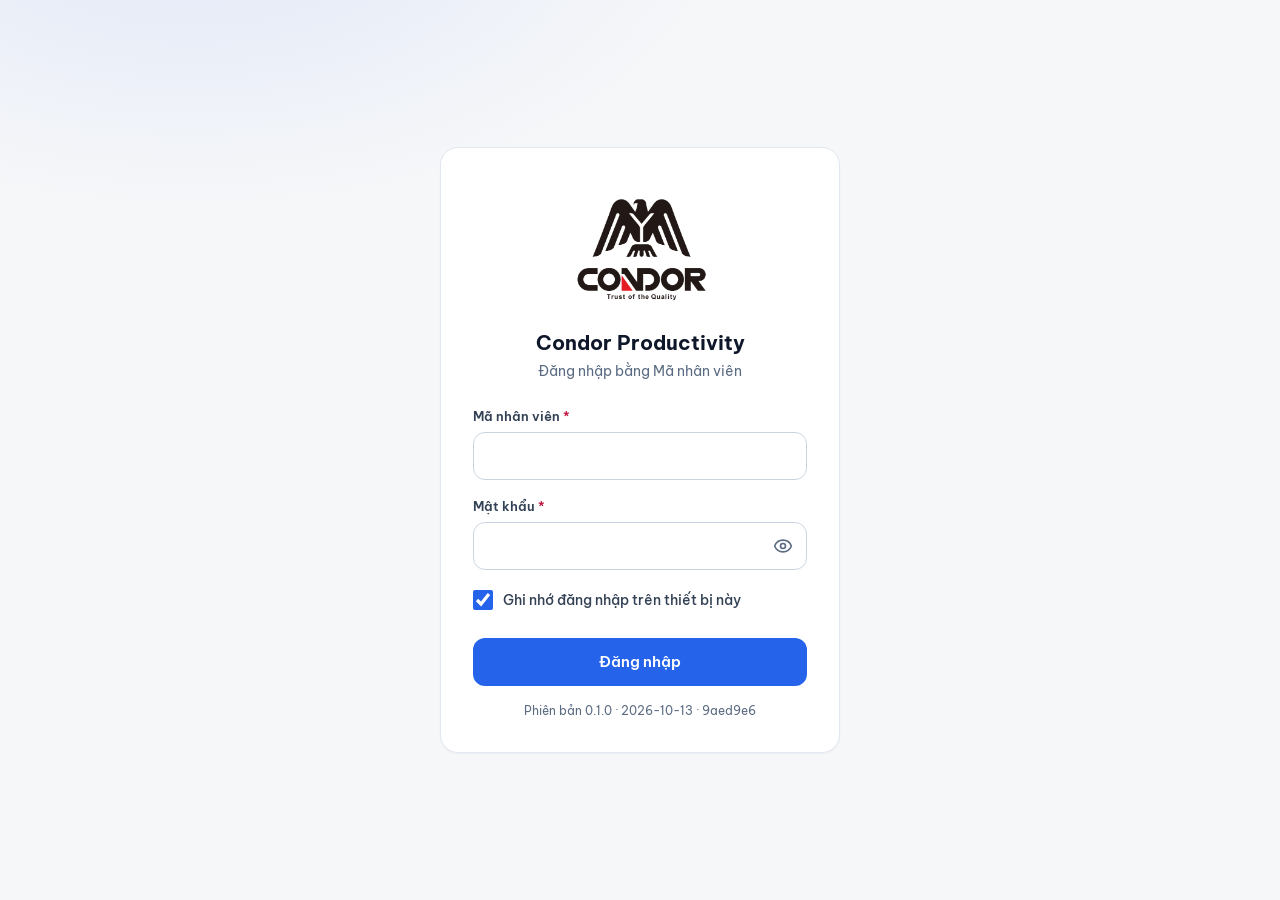
==== commit aebcc110: "Cập nhật /v2-test/ (bản 9aed9e6)" ====
--- a/v2-test/index.html
+++ b/v2-test/index.html
@@ -9,9 +9,8 @@
   <link rel="preconnect" href="https://fonts.googleapis.com">
   <link rel="preconnect" href="https://fonts.gstatic.com" crossorigin>
   <link href="https://fonts.googleapis.com/css2?family=Be+Vietnam+Pro:wght@400;500;600;700;800&family=Noto+Sans:wght@400;500;600;700&display=swap" rel="stylesheet">
-  <script type="module" crossorigin src="./assets/index-nD2cdtL_.js"></script>
-  <link rel="modulepreload" crossorigin href="./assets/jsx-runtime-D3jfb0Ew.js">
-  <link rel="modulepreload" crossorigin href="./assets/ui-CWEEC9FC.js">
+  <script type="module" crossorigin src="./assets/index-bGQSguxn.js"></script>
+  <link rel="modulepreload" crossorigin href="./assets/format-BxAJtXi1.js">
   <link rel="stylesheet" crossorigin href="./assets/index-SDVVZi4u.css">
 </head>
 <body>
